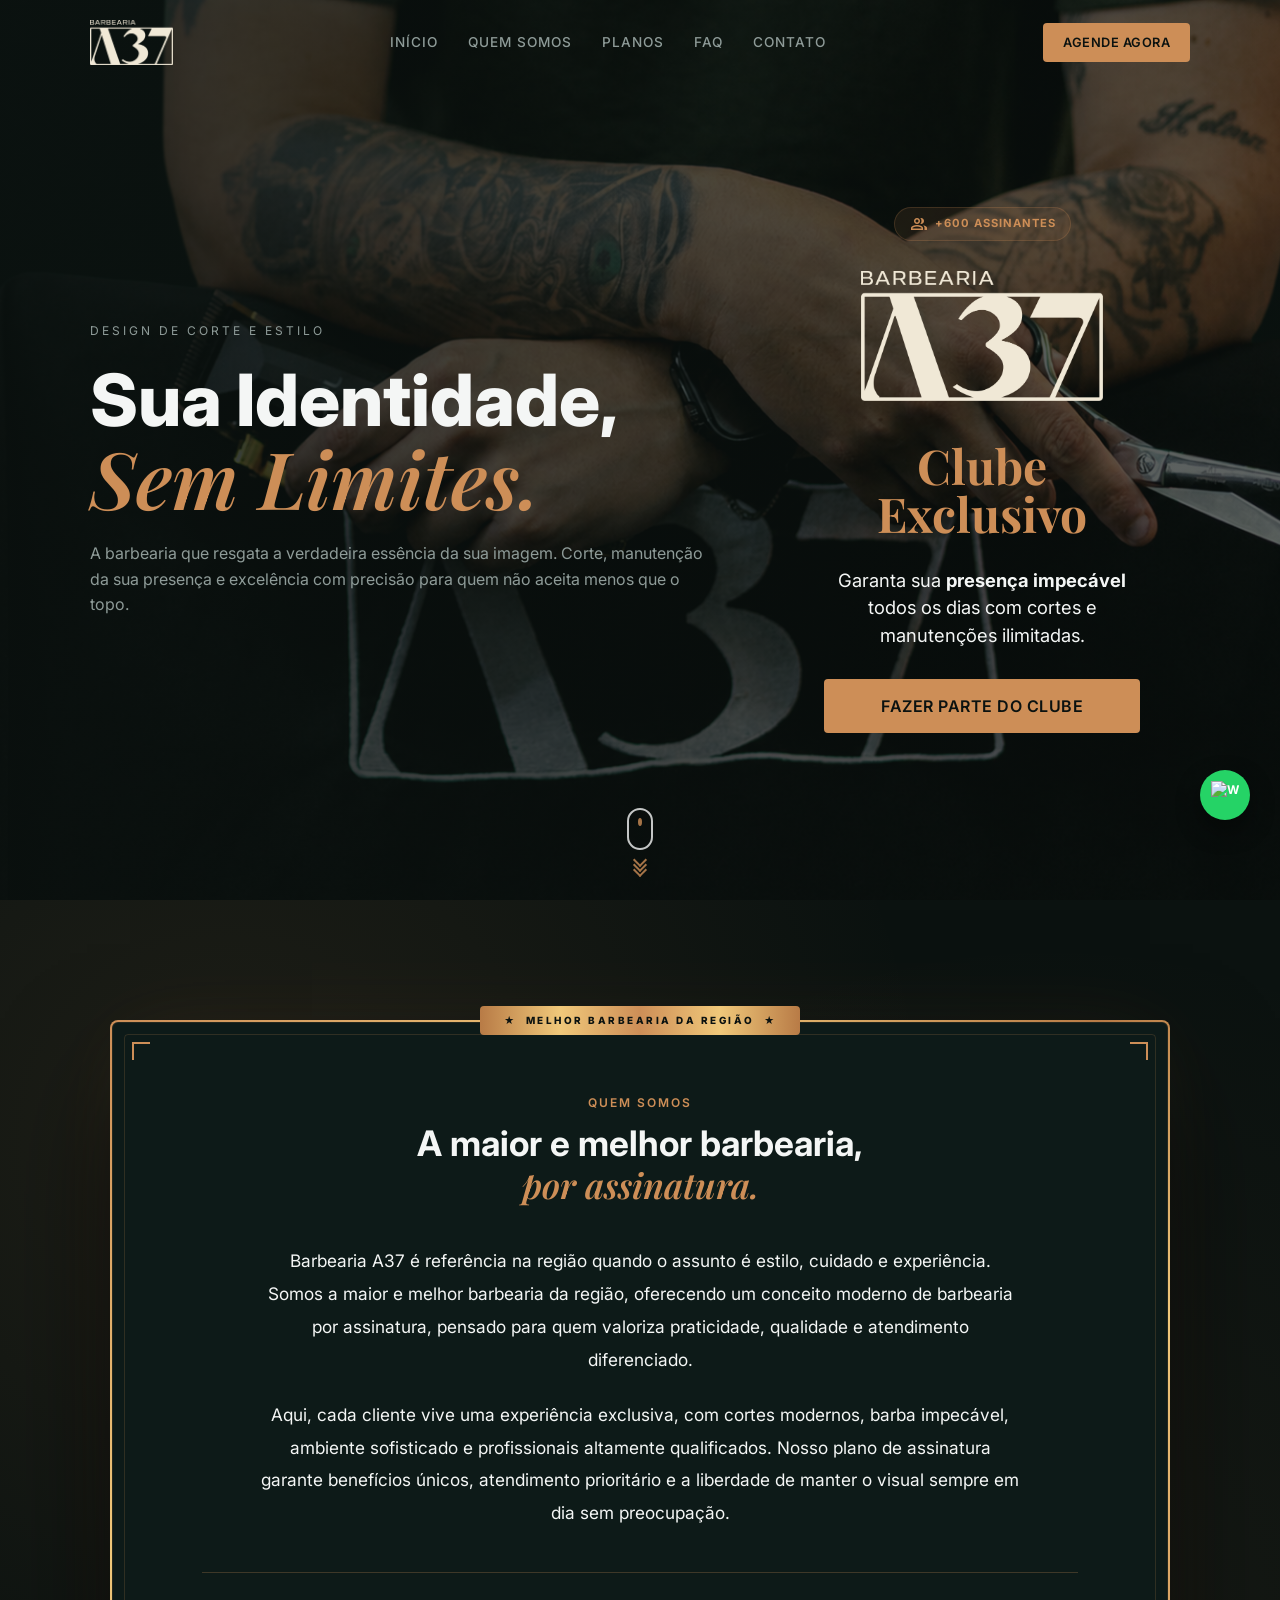
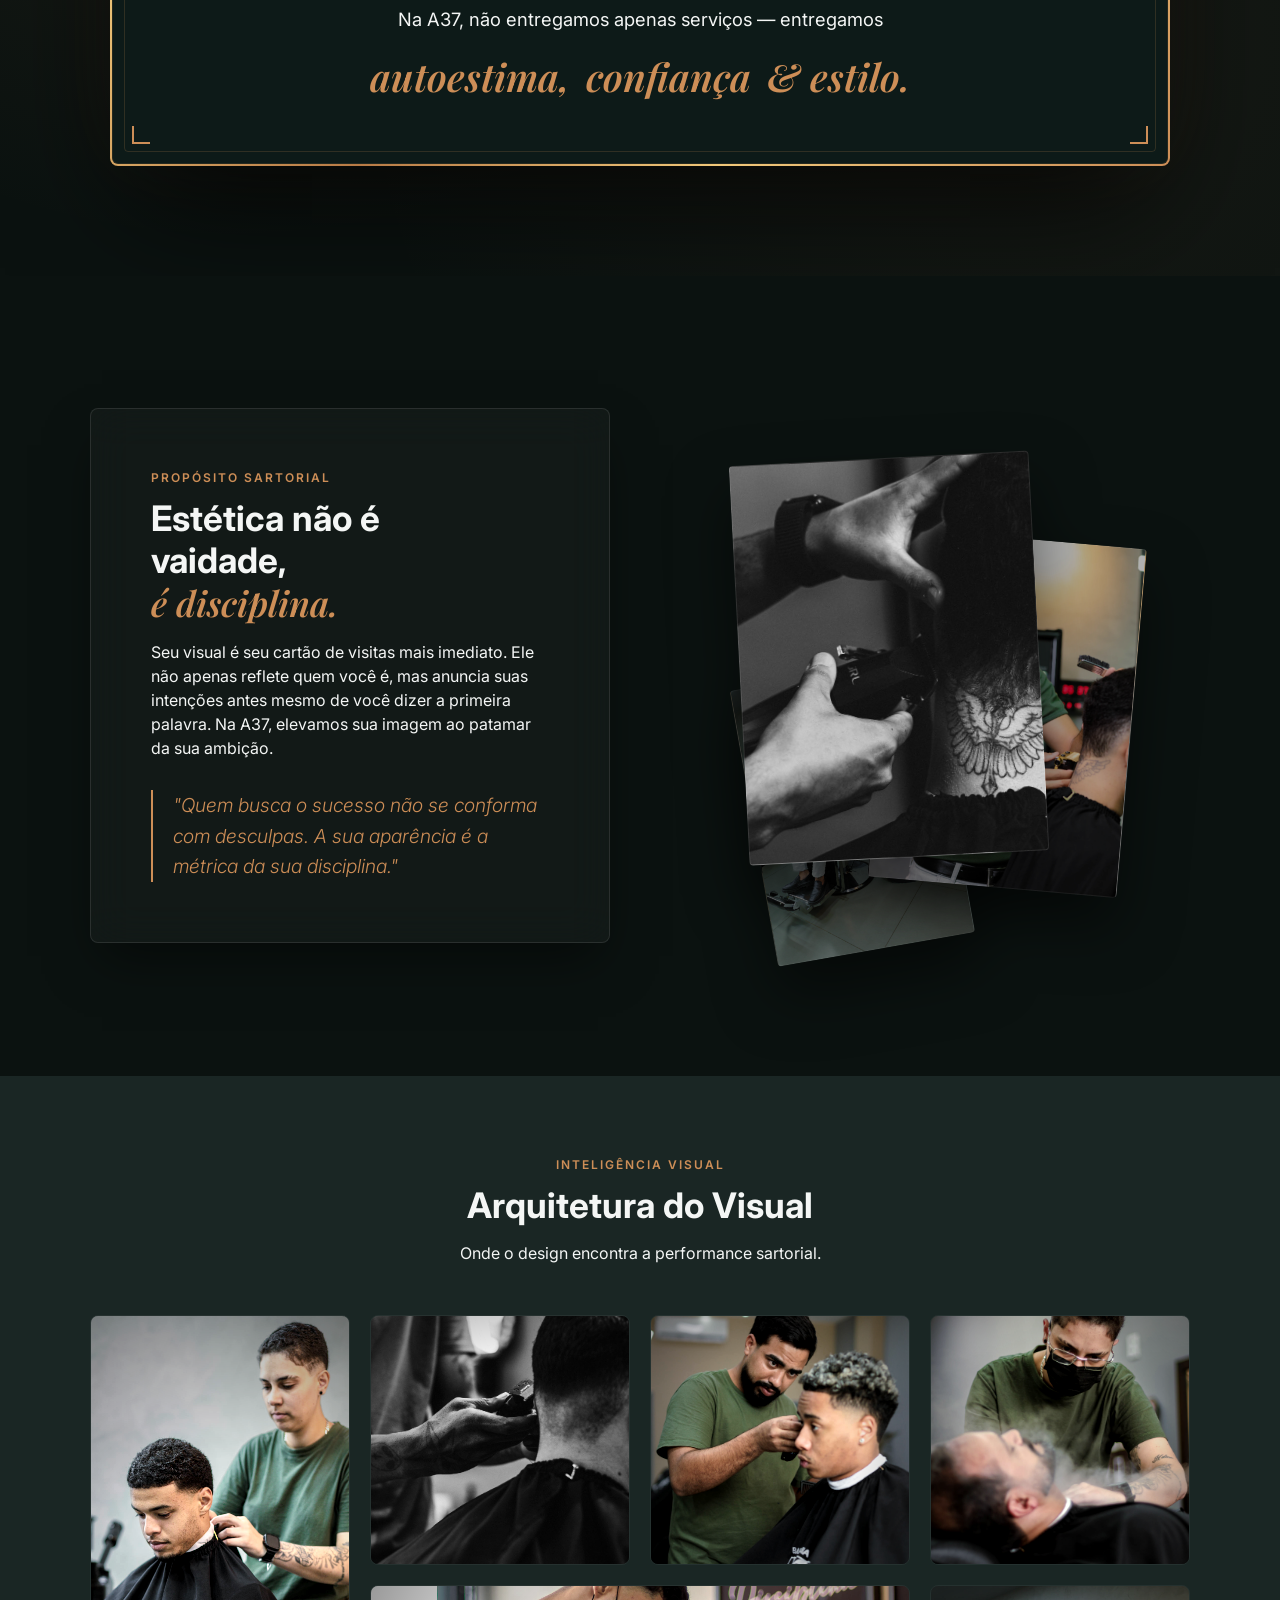
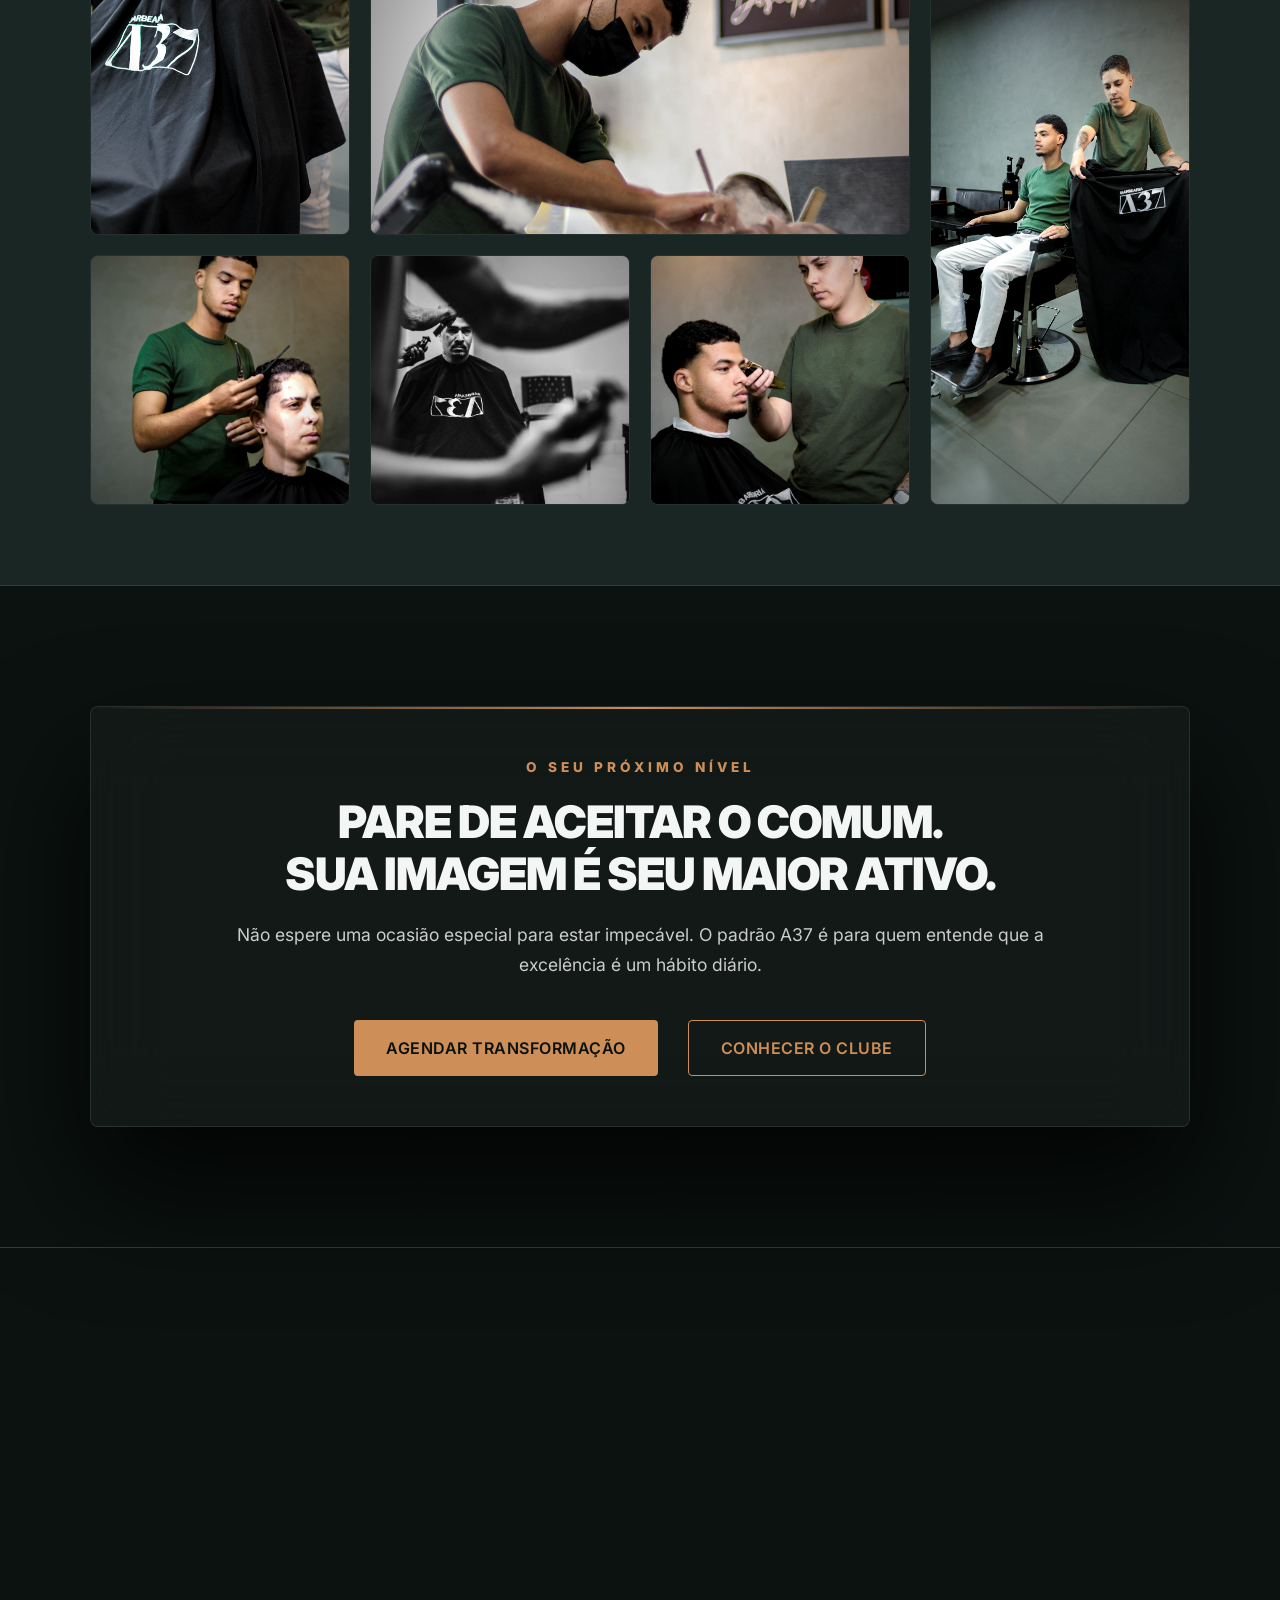
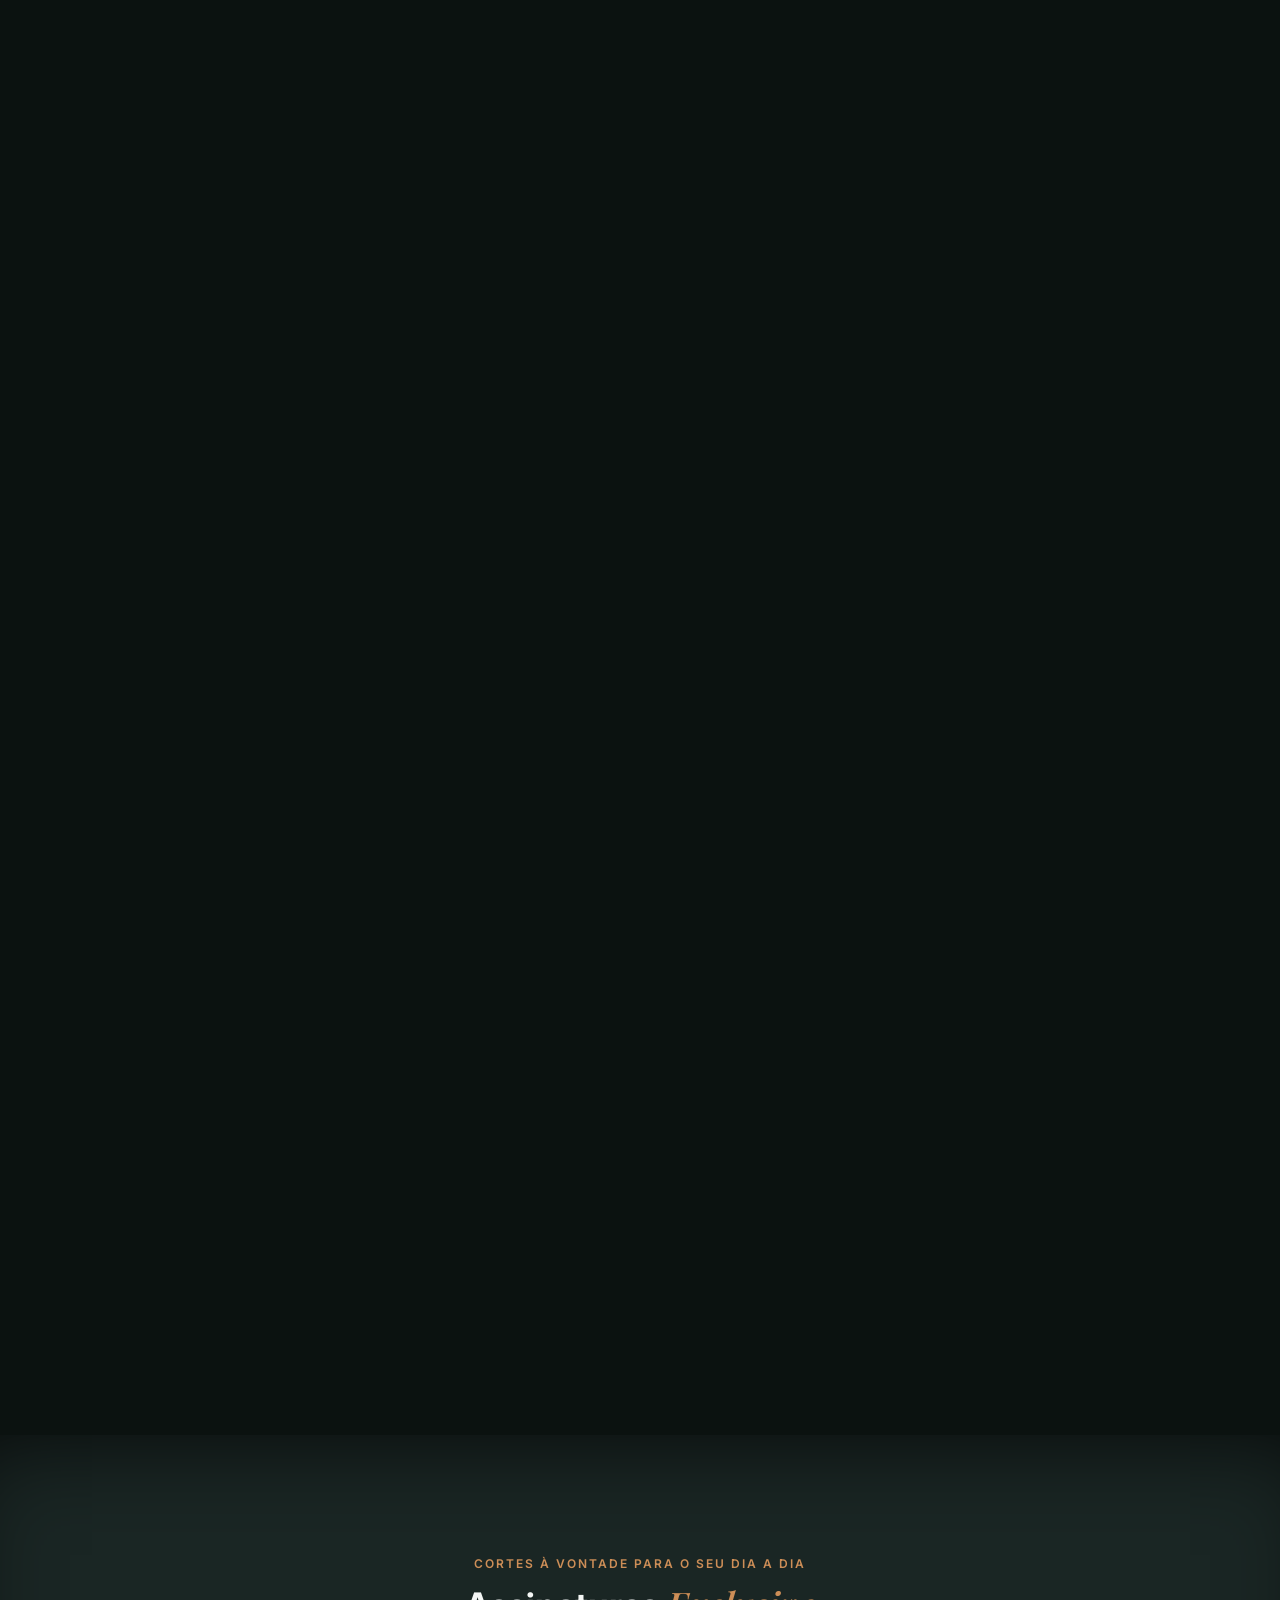
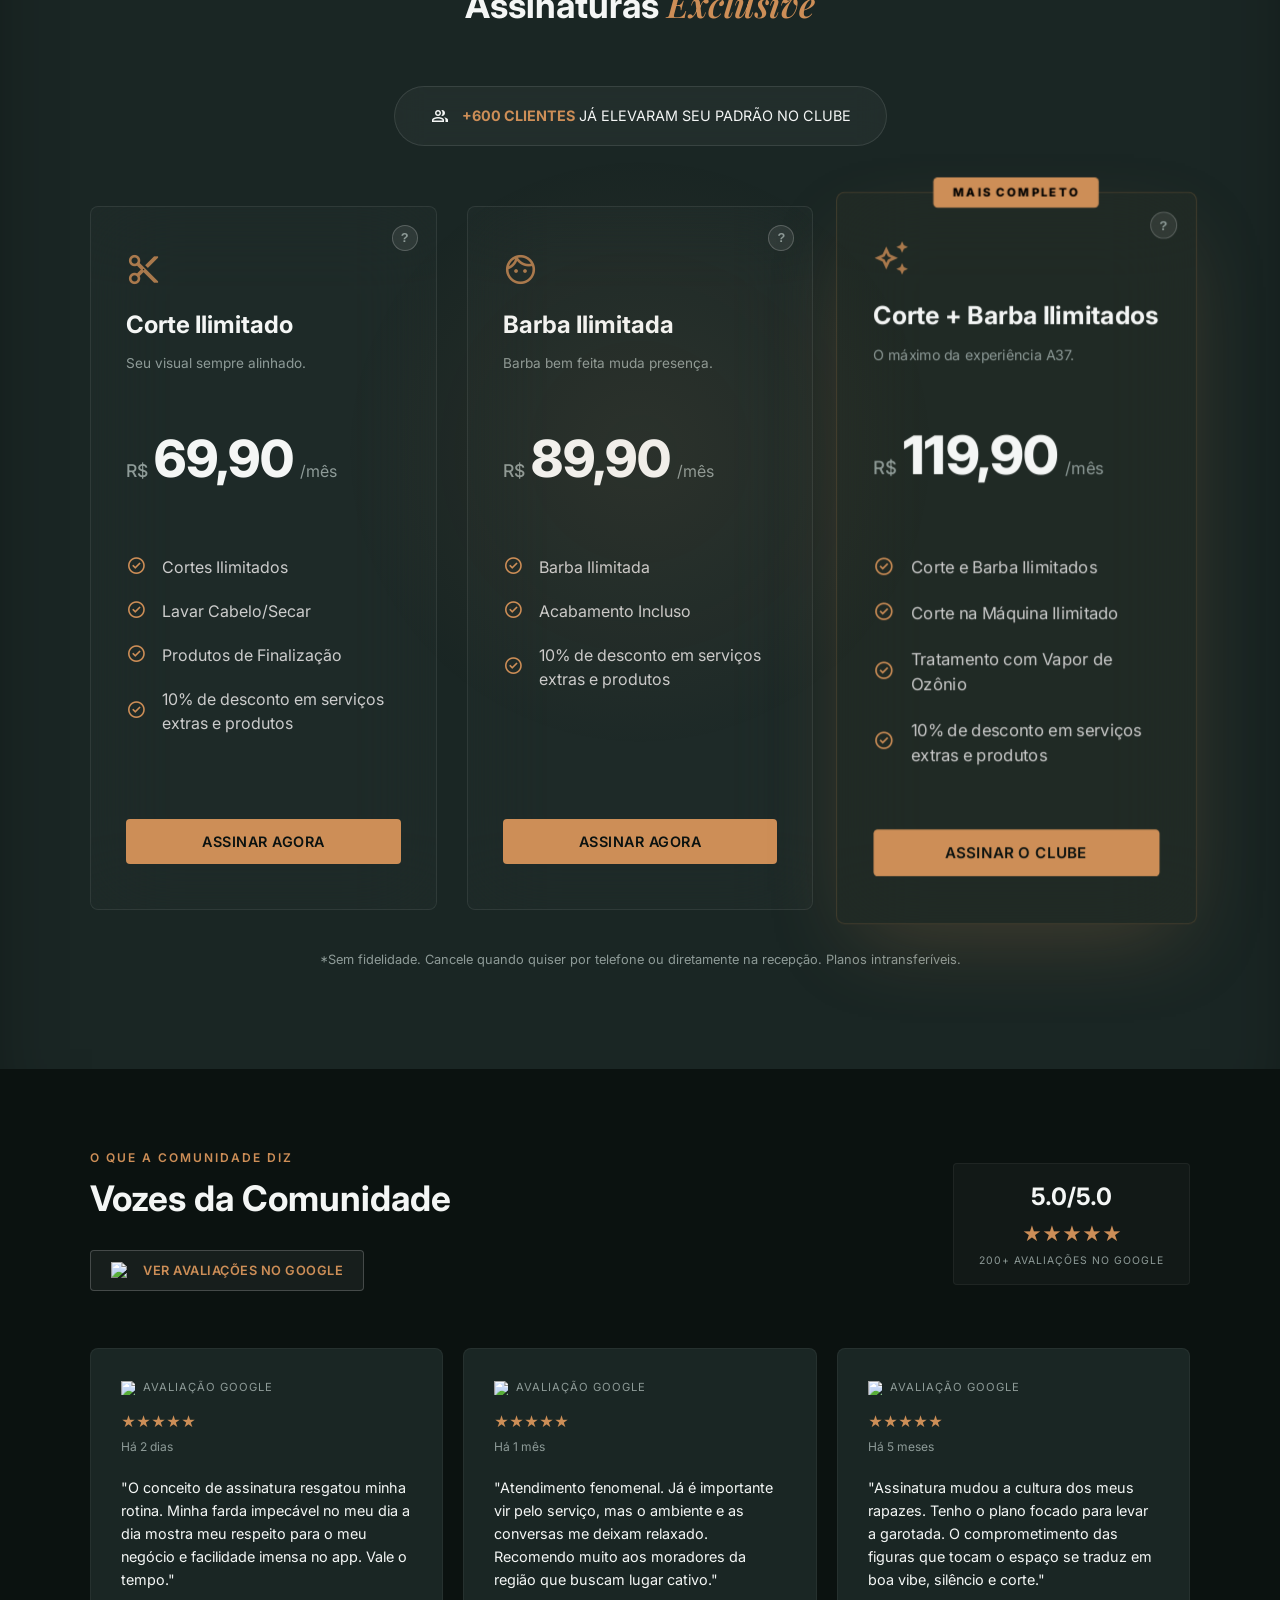
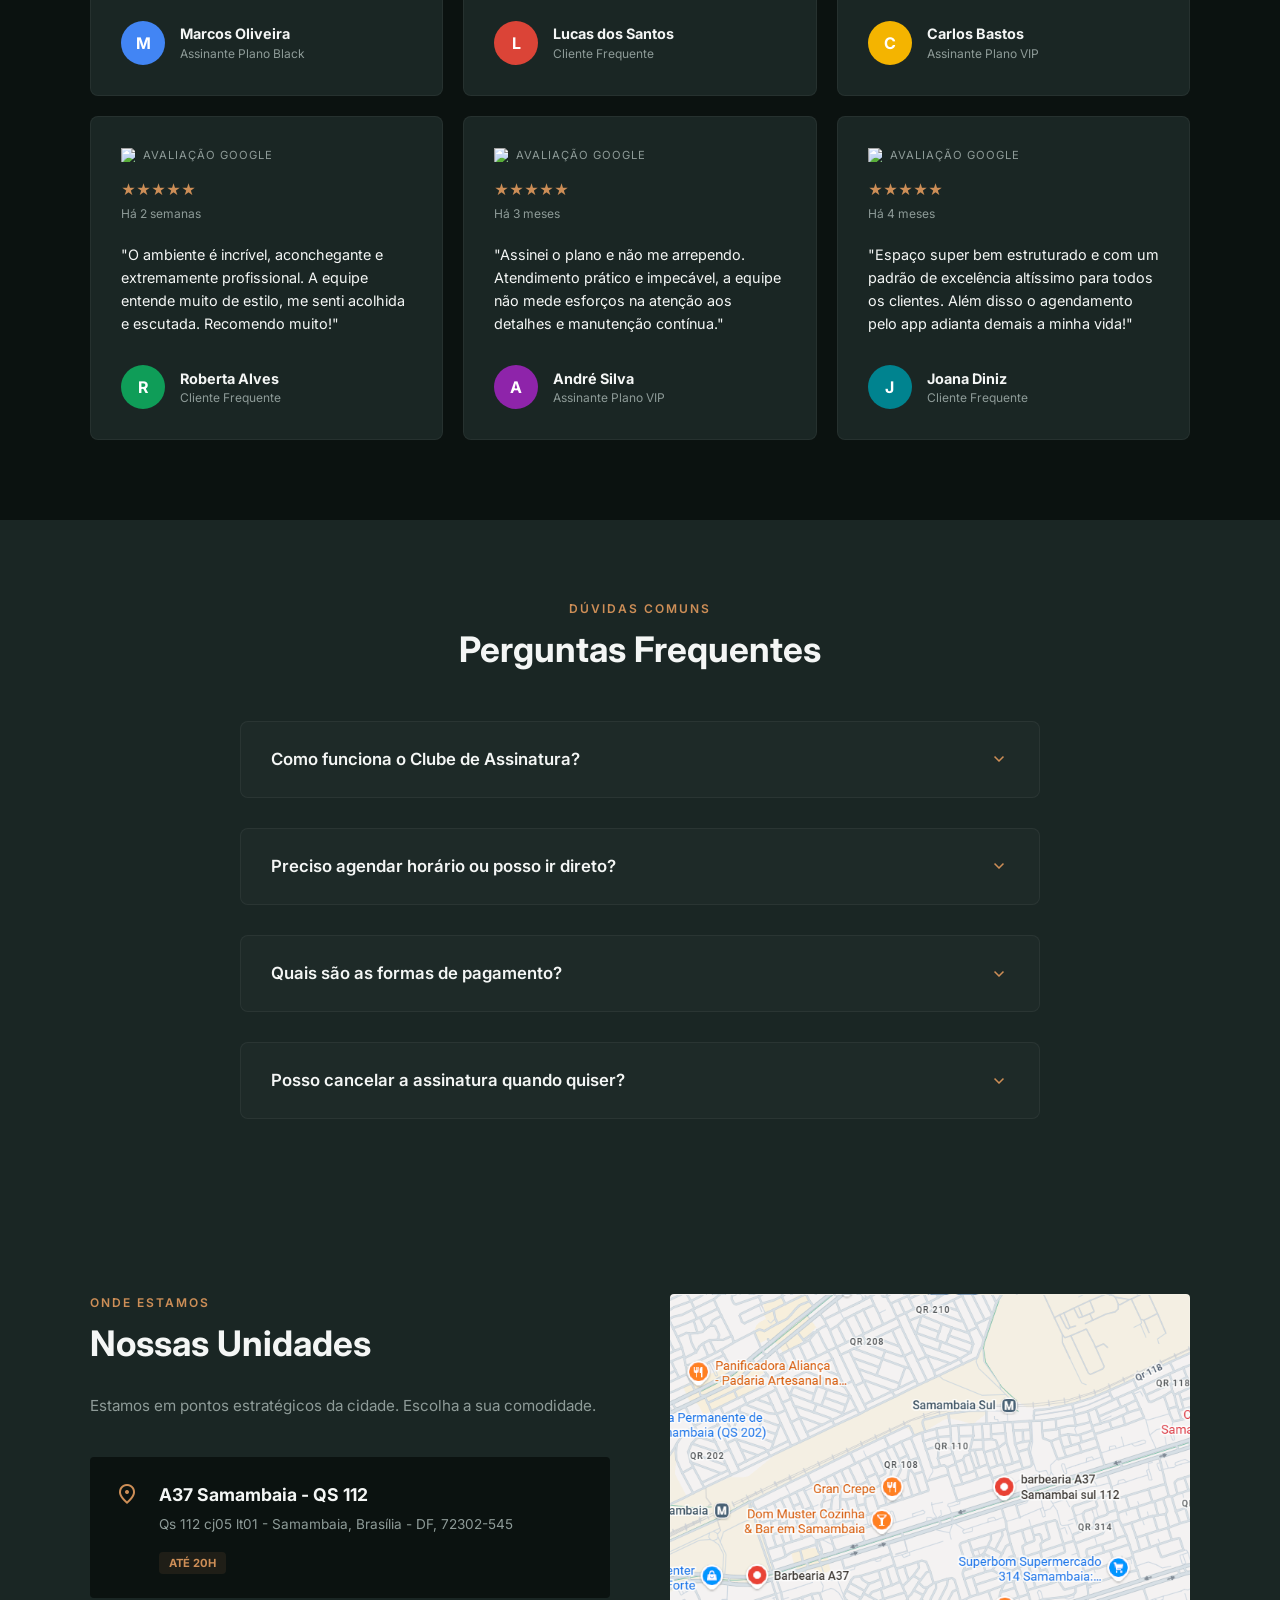
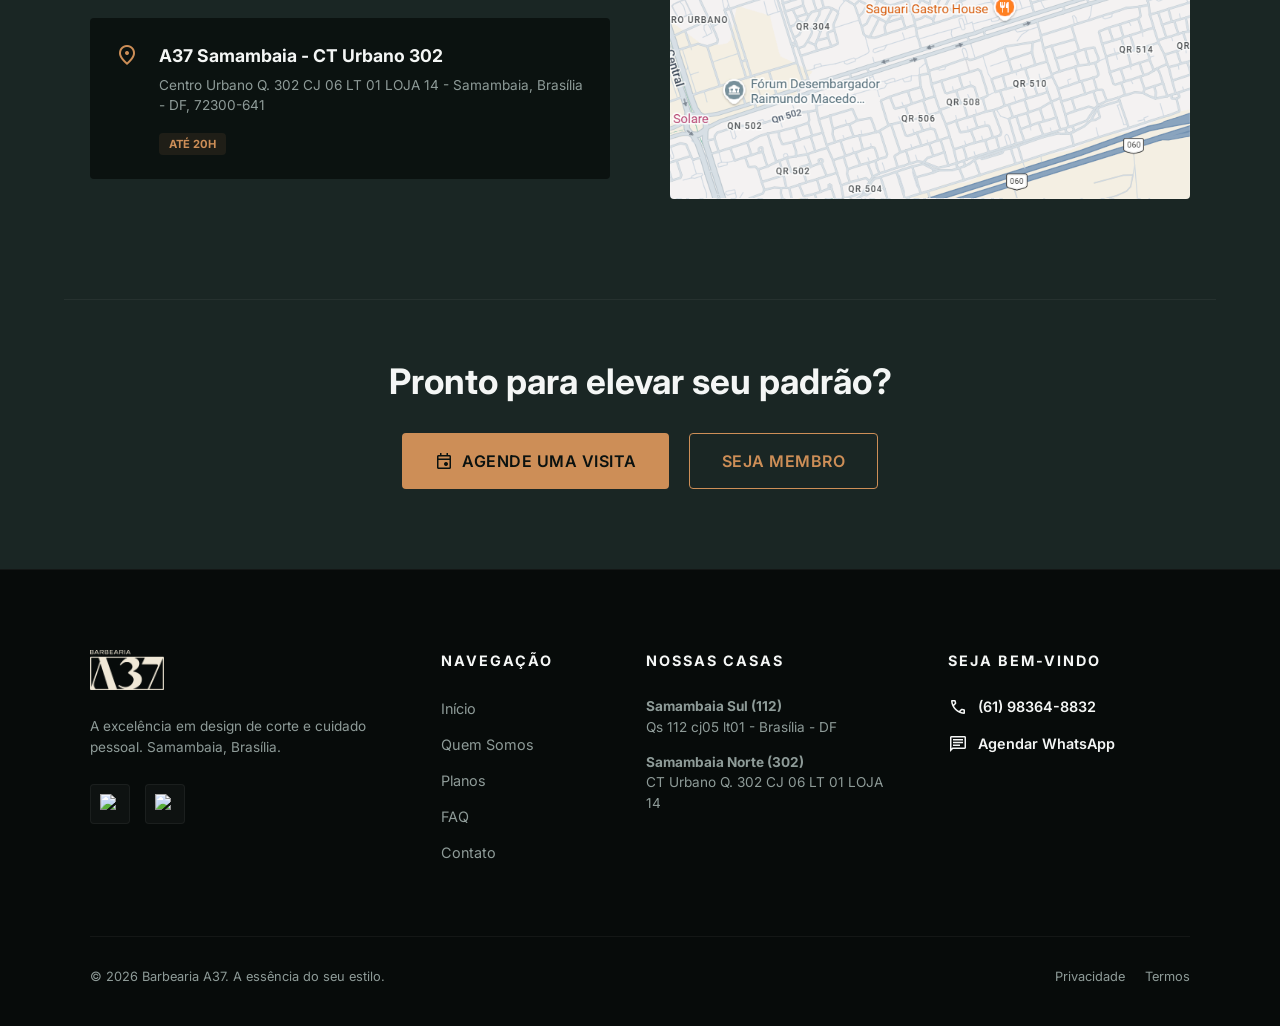
==== index.html @ 5bdaf9e6 "feat: SEO/GEO, responsividade e melhorias de UX mobile - SEO: title, meta description e OG tags com " ====
<!DOCTYPE html>
<html lang="pt-BR">

<head>
    <meta charset="UTF-8">
    <meta name="viewport" content="width=device-width, initial-scale=1.0">
    <meta name="description" content="Barbearia A37 em Samambaia, Brasília-DF. Barbearia premium por assinatura: cortes e barbas ilimitados a partir de R$69,90/mês. +600 assinantes. Agende pelo app!">
    <meta name="robots" content="index, follow">
    <meta name="theme-color" content="#0B1210">
    <meta name="geo.region" content="BR-DF">
    <meta name="geo.placename" content="Samambaia, Brasília, Distrito Federal">
    <meta name="geo.position" content="-15.875;-48.073">
    <meta name="ICBM" content="-15.875, -48.073">
    <title>Barbearia A37 | Barbearia por Assinatura em Samambaia, Brasília</title>
    <link rel="canonical" href="https://barbeariaa37-4db87.web.app/">

    <!-- Favicons -->
    <link rel="icon" type="image/x-icon" href="/favicon.ico">
    <link rel="icon" type="image/png" sizes="16x16" href="/favicon-16x16.png">
    <link rel="icon" type="image/png" sizes="32x32" href="/favicon-32x32.png">
    <link rel="apple-touch-icon" sizes="180x180" href="/apple-touch-icon.png">
    <link rel="icon" type="image/png" sizes="192x192" href="/android-chrome-192x192.png">
    <link rel="icon" type="image/png" sizes="512x512" href="/android-chrome-512x512.png">

    <!-- Open Graph -->
    <meta property="og:title" content="Barbearia A37 | Barbearia por Assinatura em Samambaia, Brasília">
    <meta property="og:description" content="Barbearia premium por assinatura em Samambaia, Brasília. Cortes e barbas ilimitados a partir de R$69,90/mês. +600 assinantes. Agende agora!">
    <meta property="og:image" content="https://barbeariaa37-4db87.web.app/og-image.png">
    <meta property="og:type" content="website">
    <meta property="og:url" content="https://barbeariaa37-4db87.web.app/">
    <meta property="og:locale" content="pt_BR">
    <meta property="og:site_name" content="Barbearia A37">
    <meta name="twitter:card" content="summary_large_image">
    <meta name="twitter:title" content="Barbearia A37 | Barbearia por Assinatura em Samambaia, Brasília">
    <meta name="twitter:description" content="Barbearia premium por assinatura em Samambaia, Brasília. Cortes e barbas ilimitados. Agende pelo app!">
    <meta name="twitter:image" content="https://barbeariaa37-4db87.web.app/og-image.png">

    <!-- Preload hero image para LCP -->
    <link rel="preload" as="image" href="assets/hero_v3.png">

    <!-- Web App Manifest -->
    <link rel="manifest" href="/site.webmanifest">

    <!-- Google Fonts: Inter (geral) e Playfair Display (para o script "Sem Limites") -->
    <link rel="preconnect" href="https://fonts.googleapis.com">
    <link rel="preconnect" href="https://fonts.gstatic.com" crossorigin>
    <link
        href="https://fonts.googleapis.com/css2?family=Inter:wght@300;400;500;600;700;800&family=Playfair+Display:ital,wght@1,600&display=swap"
        rel="stylesheet">

    <!-- Icons (Material Symbols ou FontAwesome genérico, usando caracteres para placeholder se não houver biblioteca) -->
    <link rel="stylesheet"
        href="https://fonts.googleapis.com/css2?family=Material+Symbols+Outlined:opsz,wght,FILL,GRAD@24,400,1,0" />

    <link rel="stylesheet" href="styles.css">
</head>

<body>

    <!-- =======================================
         NAVBAR
         ======================================= -->
    <header class="navbar">
        <div class="nav-container">
            <div class="nav-logo">
                <img src="assets/logos/logo_letras_bege.png" alt="Barbearia A37"
                    style="height: 45px; vertical-align: middle;">
            </div>
            <nav class="nav-menu" id="nav-menu">
                <a href="#hero">Início</a>
                <a href="#time">Quem Somos</a>
                <a href="#assinaturas">Planos</a>
                <a href="#faq">FAQ</a>
                <a href="#footer">Contato</a>
            </nav>
            <a href="/agendar" class="btn btn-primary nav-cta">Agende Agora</a>
            <button class="nav-hamburger" id="nav-hamburger" aria-label="Abrir menu" aria-expanded="false">
                <span></span>
                <span></span>
                <span></span>
            </button>
        </div>
    </header>

    <!-- =======================================
         HERO SECTION
         ======================================= -->
    <section class="hero-section" id="hero">
        <div class="container hero-grid">
            <!-- Esquerda: Título Original -->
            <div class="hero-content text-left">
                <span class="hero-kicker hero-reveal">DESIGN DE CORTE E ESTILO</span>
                <h1 class="hero-title hero-reveal" style="animation-delay: 0.3s;">
                    Sua Identidade,<br>
                    <span class="accent-script">Sem Limites.</span>
                </h1>
                <p class="hero-description hero-reveal" style="animation-delay: 0.6s; margin-bottom: 0;">
                    A barbearia que resgata a verdadeira essência da sua imagem. Corte, manutenção da sua presença e
                    excelência com precisão para quem não aceita menos que o topo.
                </p>
            </div>

            <!-- Direita: Convite ao Clube -->
            <div class="hero-subscription-card hero-reveal" style="animation-delay: 1s;">
                <div class="sub-badge"><span class="material-symbols-outlined">group</span> +600 ASSINANTES</div>
                <img src="assets/logos/logo_letras_bege.png" alt="Clube A37" class="hero-club-logo">
                <h3>Clube Exclusivo</h3>
                <p>Garanta sua <strong>presença impecável</strong> todos os dias com cortes e manutenções ilimitadas.
                </p>
                <a href="/plano" class="btn btn-primary btn-block btn-large">Fazer Parte do Clube</a>
            </div>
        </div>

        <div class="scroll-indicator">
            <div class="mouse">
                <div class="wheel"></div>
            </div>
            <div class="arrows">
                <span></span>
                <span></span>
                <span></span>
            </div>
        </div>
    </section>

    <!-- =======================================
         IDENTIDADE / REFERÊNCIA NA REGIÃO
         ======================================= -->
    <section class="about-section" id="identidade">
        <div class="about-aura"></div>

        <div class="container about-content-wrapper reveal-on-scroll">
            <div class="about-glass-card about-plaque">
                <div class="plaque-badge">★ &nbsp;Melhor Barbearia da Região&nbsp; ★</div>
                <span class="plaque-corner plaque-tl"></span>
                <span class="plaque-corner plaque-tr"></span>
                <span class="plaque-corner plaque-bl"></span>
                <span class="plaque-corner plaque-br"></span>

                <span class="section-kicker about-stagger-2">QUEM SOMOS</span>
                <h2 class="section-title about-stagger-2">
                    A maior e melhor barbearia,<br>
                    <span class="accent-script">por assinatura.</span>
                </h2>

                <div class="about-body">
                    <p class="about-paragraph about-stagger-3">
                        Barbearia A37 é referência na região quando o assunto é estilo, cuidado e experiência. Somos a maior e melhor barbearia da região, oferecendo um conceito moderno de barbearia por assinatura, pensado para quem valoriza praticidade, qualidade e atendimento diferenciado.
                    </p>
                    <p class="about-paragraph about-stagger-4">
                        Aqui, cada cliente vive uma experiência exclusiva, com cortes modernos, barba impecável, ambiente sofisticado e profissionais altamente qualificados. Nosso plano de assinatura garante benefícios únicos, atendimento prioritário e a liberdade de manter o visual sempre em dia sem preocupação.
                    </p>
                </div>

                <div class="about-tagline-block">
                    <p class="about-tagline-intro about-stagger-5">
                        Na A37, não entregamos apenas serviços — entregamos
                    </p>
                    <p class="about-tagline-words">
                        <span class="tagline-word about-stagger-6">autoestima,</span>
                        <span class="tagline-word about-stagger-7">confiança</span>
                        <span class="tagline-word about-stagger-8">&amp; estilo.</span>
                    </p>
                </div>
            </div>
        </div>
    </section>

    <!-- =======================================
         MANIFESTO (Estética não é vaidade)
         ======================================= -->
    <section class="manifesto-section" id="manifesto">
        <div class="manifesto-bg-atmosphere" style="background-image: linear-gradient(to right, rgba(11, 18, 16, 0.80), rgba(11, 18, 16, 0.50)), url('assets/ambiente/@jesse.fotografo215.jpg');"></div>
        
        <div class="container manifesto-content-wrapper">
            <div class="manifesto-text-glass glass-panel reveal-on-scroll">
                <span class="section-kicker">PROPÓSITO SARTORIAL</span>
                <h2 class="section-title text-left">
                    Estética não é<br>
                    vaidade,<br>
                    <span class="accent-script">é disciplina.</span>
                </h2>
                <p class="manifesto-desc">
                    Seu visual é seu cartão de visitas mais imediato. Ele não apenas reflete quem você é, mas anuncia suas intenções antes mesmo de você dizer a primeira palavra. Na A37, elevamos sua imagem ao patamar da sua ambição.
                </p>
                <blockquote class="manifesto-quote-modern">
                    "Quem busca o sucesso não se conforma com desculpas. A sua aparência é a métrica da sua disciplina."
                </blockquote>
            </div>

            <div class="manifesto-atmosphere-gallery reveal-on-scroll delayed">
                <div class="atmos-photo p1" style="background-image: url('assets/ambiente/@jesse.fotografo214.jpg');"></div>
                <div class="atmos-photo p2" style="background-image: url('assets/ambiente/@jesse.fotografo217.jpg');"></div>
                <div class="atmos-photo p3" style="background-image: url('assets/ambiente/@jesse.fotografo200.jpg');"></div>
            </div>
        </div>
    </section>

    <!-- =======================================
         INTELIGÊNCIA VISUAL (Galeria Premium)
         ======================================= -->
    <section class="gallery-section bg-panel" id="servicos">
        <div class="container reveal-on-scroll">
            <div class="section-header text-center">
                <span class="section-kicker">INTELIGÊNCIA VISUAL</span>
                <h2 class="section-title">Arquitetura do Visual</h2>
                <p class="section-subtitle">Onde o design encontra a performance sartorial.</p>
            </div>

            <div class="visual-gallery">
                <!-- Imagens atualizadas da pasta 'assets/inteligencia visual' -->
                <div class="gallery-card">
                    <div class="gallery-img" style="background-image: url('assets/inteligencia visual/@jesse.fotografo202.jpg');">
                        <div class="gallery-overlay">
                            <span class="overlay-text">Ritual</span>
                        </div>
                    </div>
                </div>
                <div class="gallery-card">
                    <div class="gallery-img" style="background-image: url('assets/inteligencia visual/@jesse.fotografo95.jpg');">
                        <div class="gallery-overlay">
                            <span class="overlay-text">Precisão Técnica</span>
                        </div>
                    </div>
                </div>
                <div class="gallery-card">
                    <div class="gallery-img" style="background-image: url('assets/inteligencia visual/@jesse.fotografo133.jpg');">
                        <div class="gallery-overlay">
                            <span class="overlay-text">Identidade</span>
                        </div>
                    </div>
                </div>
                <div class="gallery-card">
                    <div class="gallery-img" style="background-image: url('assets/inteligencia visual/@jesse.fotografo168.jpg');">
                        <div class="gallery-overlay">
                            <span class="overlay-text">Performance</span>
                        </div>
                    </div>
                </div>
                <div class="gallery-card landscape">
                    <div class="gallery-img" style="background-image: url('assets/inteligencia visual/@jesse.fotografo178.jpg');">
                        <div class="gallery-overlay">
                            <span class="overlay-text">Disciplina</span>
                        </div>
                    </div>
                </div>
                <div class="gallery-card">
                    <div class="gallery-img" style="background-image: url('assets/inteligencia visual/@jesse.fotografo200.jpg');">
                        <div class="gallery-overlay">
                            <span class="overlay-text">Presença Impecável</span>
                        </div>
                    </div>
                </div>
                <div class="gallery-card">
                    <div class="gallery-img" style="background-image: url('assets/inteligencia visual/@jesse.fotografo219.jpg');">
                        <div class="gallery-overlay">
                            <span class="overlay-text">Maestria</span>
                        </div>
                    </div>
                </div>
                <div class="gallery-card">
                    <div class="gallery-img" style="background-image: url('assets/inteligencia visual/@jesse.fotografo97.jpg');">
                        <div class="gallery-overlay">
                            <span class="overlay-text">Essência</span>
                        </div>
                    </div>
                </div>
                <div class="gallery-card">
                    <div class="gallery-img" style="background-image: url('assets/inteligencia visual/@jesse.fotografo205.jpg');">
                        <div class="gallery-overlay">
                            <span class="overlay-text">Excelência</span>
                        </div>
                    </div>
                </div>
            </div>
        </div>
    </section>

    <!-- =======================================
         AGGRESSIVE CTA BANNER
         ======================================= -->
    <section class="aggressive-cta-banner">
        <div class="container reveal-on-scroll">
            <div class="cta-content-glass text-center">
                <span class="cta-kicker">O SEU PRÓXIMO NÍVEL</span>
                <h2 class="cta-headline">PARE DE ACEITAR O COMUM.<br>SUA IMAGEM É SEU MAIOR ATIVO.</h2>
                <p class="cta-description">Não espere uma ocasião especial para estar impecável. O padrão A37 é para quem entende que a excelência é um hábito diário.</p>
                
                <div class="cta-actions">
                    <a href="/agendar" class="btn btn-primary btn-large">AGENDAR TRANSFORMAÇÃO</a>
                    <a href="#assinaturas" class="btn btn-outline btn-large">CONHECER O CLUBE</a>
                </div>
            </div>
        </div>
    </section>

    <!-- =======================================
         TIME (Guardiões do Estilo)
         ======================================= -->
    <section class="team-section" id="time">
        <div class="container reveal-on-scroll">
            <div class="section-header text-center">
                <span class="section-kicker">NOSSA EXCELÊNCIA</span>
                <h2 class="section-title">Fundadores na Linha de Frente</h2>
                <p class="section-subtitle">A visão por trás da marca que redefine o padrão visual.</p>
            </div>

            <div class="founders-cinematic">
                <!-- Guardiã 1 - Ozana Araujo -->
                <div class="founder-card-horizontal">
                    <div class="founder-visual">
                        <div class="founder-img" style="background-image: url('assets/ana/ana.png'); background-position: center -40px;"></div>
                    </div>
                    <div class="founder-info-glass glass-panel">
                        <span class="founder-tag">Fundadora</span>
                        <h3 class="founder-name">Ozana Araujo</h3>
                        <p class="founder-quote">Ozana Araujo é sócia da Barbearia A37 e atua com dedicação, visão estratégica e paixão pelo atendimento ao público. Com um olhar moderno para gestão e experiência do cliente, participa ativamente do crescimento da marca, contribuindo para que a A37 seja reconhecida não apenas pela qualidade dos serviços, mas também pelo ambiente acolhedor, elegante e diferenciado.</p>
                        <p class="founder-quote">Comprometida com excelência, organização e inovação, Ozana acredita que uma barbearia vai além de cortes e estética — é um espaço de conexão, autoestima e transformação. Sua atuação reflete cuidado em cada detalhe, fortalecendo diariamente a identidade e os valores da Barbearia A37.</p>
                        <div class="founder-details">
                            <span class="detail-item">Visão Estratégica</span>
                            <span class="detail-divider"></span>
                            <span class="detail-item">Experiência do Cliente</span>
                        </div>
                    </div>
                </div>

                <!-- Guardião 2 - Yure -->
                <div class="founder-card-horizontal reverse">
                    <div class="founder-visual">
                        <div class="founder-img" style="background-image: url('assets/yuri/@jesse.fotografo250.jpg');"></div>
                    </div>
                    <div class="founder-info-glass glass-panel">
                        <span class="founder-tag">Fundador</span>
                        <h3 class="founder-name">Yure</h3>
                        <p class="founder-quote">Yure é fundador da Barbearia A37 e referência técnica na construção do padrão de qualidade da casa. Com anos de experiência prática, desenvolveu um método de atendimento que une precisão, consistência e cuidado com cada cliente, garantindo que cada serviço represente a excelência que a marca defende.</p>
                        <p class="founder-quote">À frente da operação técnica, atua na formação do time, no refinamento dos processos e na manutenção dos detalhes que elevam a experiência dentro da barbearia. Para Yure, excelência não é resultado de um único corte, mas de uma cultura diária de disciplina, evolução e respeito à identidade de cada pessoa que passa pela A37.</p>
                        <div class="founder-details">
                            <span class="detail-item">Mestre de Corte</span>
                            <span class="detail-divider"></span>
                            <span class="detail-item">Qualidade Técnica</span>
                        </div>
                    </div>
                </div>
            </div>
        </div>
    </section>

    <!-- =======================================
         ASSINATURAS (Exclusive)
         ======================================= -->
    <section class="pricing-section bg-panel" id="assinaturas">
        <div class="container reveal-on-scroll">
            <div class="section-header text-center">
                <span class="section-kicker">CORTES À VONTADE PARA O SEU DIA A DIA</span>
                <h2 class="section-title">Assinaturas <span class="accent-script">Exclusive</span></h2>
                
                <div class="sub-milestone-banner">
                    <span class="material-symbols-outlined">group</span>
                    <span><strong>+600 CLIENTES</strong> JÁ ELEVARAM SEU PADRÃO NO CLUBE</span>
                </div>
            </div>

            <div class="pricing-grid">
                <!-- Plano Corte -->
                <div class="pricing-card dark-card featured-subscription">
                    <button class="plan-info-btn" data-plan="corte" aria-label="Saiba mais">?</button>
                    <div class="card-icon"><span class="material-symbols-outlined">content_cut</span></div>
                    <h3 class="plan-name">Corte Ilimitado</h3>
                    <p class="plan-desc">Seu visual sempre alinhado.</p>

                    <div class="plan-price highlight">
                        <span class="currency">R$</span>
                        <span class="amount">69,90</span>
                        <span class="period">/mês</span>
                    </div>

                    <ul class="plan-features">
                        <li><span class="material-symbols-outlined check">check_circle</span> Cortes Ilimitados</li>
                        <li><span class="material-symbols-outlined check">check_circle</span> Lavar Cabelo/Secar</li>
                        <li><span class="material-symbols-outlined check">check_circle</span> Produtos de Finalização</li>
                        <li><span class="material-symbols-outlined check">check_circle</span> 10% de desconto em serviços extras e produtos</li>
                    </ul>

                    <a href="/plano" class="btn btn-primary btn-block mt-auto">Assinar Agora</a>
                </div>

                <!-- Plano Barba -->
                <div class="pricing-card dark-card">
                    <button class="plan-info-btn" data-plan="barba" aria-label="Saiba mais">?</button>
                    <div class="card-icon"><span class="material-symbols-outlined">face</span></div>
                    <h3 class="plan-name">Barba Ilimitada</h3>
                    <p class="plan-desc">Barba bem feita muda presença.</p>

                    <div class="plan-price highlight">
                        <span class="currency">R$</span>
                        <span class="amount">89,90</span>
                        <span class="period">/mês</span>
                    </div>

                    <ul class="plan-features">
                        <li><span class="material-symbols-outlined check">check_circle</span> Barba Ilimitada</li>
                        <li><span class="material-symbols-outlined check">check_circle</span> Acabamento Incluso</li>
                        <li><span class="material-symbols-outlined check">check_circle</span> 10% de desconto em serviços extras e produtos</li>
                    </ul>

                    <a href="/plano" class="btn btn-primary btn-block mt-auto">Assinar Agora</a>
                </div>

                <!-- Plano Corte e Barba -->
                <div class="pricing-card accent-card">
                    <div class="recomendado-badge">MAIS COMPLETO</div>
                    <button class="plan-info-btn" data-plan="corte_barba" aria-label="Saiba mais">?</button>
                    <div class="card-icon"><span class="material-symbols-outlined">auto_awesome</span></div>
                    <h3 class="plan-name">Corte + Barba Ilimitados</h3>
                    <p class="plan-desc">O máximo da experiência A37.</p>

                    <div class="plan-price highlight">
                        <span class="currency">R$</span>
                        <span class="amount">119,90</span>
                        <span class="period">/mês</span>
                    </div>

                    <ul class="plan-features">
                        <li><span class="material-symbols-outlined check">check_circle</span> Corte e Barba Ilimitados</li>
                        <li><span class="material-symbols-outlined check">check_circle</span> Corte na Máquina Ilimitado</li>
                        <li><span class="material-symbols-outlined check">check_circle</span> Tratamento com Vapor de Ozônio</li>
                        <li><span class="material-symbols-outlined check">check_circle</span> 10% de desconto em serviços extras e produtos</li>
                    </ul>

                    <a href="/plano" class="btn btn-primary btn-block mt-auto">Assinar o Clube</a>
                </div>
            </div>

            <p class="pricing-disclaimer text-center">*Sem fidelidade. Cancele quando quiser por telefone ou diretamente na recepção. Planos intransferíveis.
            </p>
        </div>
    </section>

    <!-- =======================================
         DEPOIMENTOS (Vozes da Comunidade)
         ======================================= -->
    <section class="testimonials-section" id="depoimentos">
        <div class="container reveal-on-scroll">
            <div class="testimonials-header" style="align-items: center; gap: 30px;">
                <div style="flex-grow: 1;">
                    <span class="section-kicker">O QUE A COMUNIDADE DIZ</span>
                    <h2 class="section-title text-left">Vozes da Comunidade</h2>
                    <a href="https://www.google.com/maps/place/?q=place_id:ChIJKRuQCQjTW5MR4-plYnJWnpc&hl=pt-BR&reviews=1" target="_blank" class="btn btn-outline"
                        style="padding: 10px 20px; font-size: 0.8rem; margin-top: 15px; border-color: rgba(255,255,255,0.2); background: rgba(255,255,255,0.05);">
                        <img src="https://www.google.com/favicon.ico" alt="Google"
                            style="width: 16px; height: 16px; margin-right: 8px; vertical-align: middle;">
                        Ver Avaliações no Google
                    </a>
                </div>
                <!-- Box de Rating Google -->
                <div class="rating-box">
                    <div class="rating-number">5.0/5.0</div>
                    <div class="rating-stars">★★★★★</div>
                    <div class="rating-source">200+ AVALIAÇÕES NO GOOGLE</div>
                </div>
            </div>

            <div class="testimonials-grid">
                <!-- Testimonial 1 -->
                <div class="testimonial-card">
                    <div class="google-badge">
                        <img src="https://www.google.com/favicon.ico" alt="Google" style="width: 14px; height: 14px;">
                        <span>Avaliação Google</span>
                    </div>
                    <div class="stars">★★★★★</div>
                    <span class="date">Há 2 dias</span>
                    <p class="review-text">"O conceito de assinatura resgatou minha rotina. Minha farda impecável no meu
                        dia a dia mostra meu respeito para o meu negócio e facilidade imensa no app. Vale o tempo."</p>
                    <div class="reviewer">
                        <div class="avatar" style="background-color: #4285F4;">M</div>
                        <div class="reviewer-info">
                            <strong>Marcos Oliveira</strong>
                            <span>Assinante Plano Black</span>
                        </div>
                    </div>
                </div>

                <!-- Testimonial 2 -->
                <div class="testimonial-card">
                    <div class="google-badge">
                        <img src="https://www.google.com/favicon.ico" alt="Google" style="width: 14px; height: 14px;">
                        <span>Avaliação Google</span>
                    </div>
                    <div class="stars">★★★★★</div>
                    <span class="date">Há 1 mês</span>
                    <p class="review-text">"Atendimento fenomenal. Já é importante vir pelo serviço, mas o ambiente e as
                        conversas me deixam relaxado. Recomendo muito aos moradores da região que buscam lugar cativo."</p>
                    <div class="reviewer">
                        <div class="avatar" style="background-color: #DB4437;">L</div>
                        <div class="reviewer-info">
                            <strong>Lucas dos Santos</strong>
                            <span>Cliente Frequente</span>
                        </div>
                    </div>
                </div>

                <!-- Testimonial 3 -->
                <div class="testimonial-card">
                    <div class="google-badge">
                        <img src="https://www.google.com/favicon.ico" alt="Google" style="width: 14px; height: 14px;">
                        <span>Avaliação Google</span>
                    </div>
                    <div class="stars">★★★★★</div>
                    <span class="date">Há 5 meses</span>
                    <p class="review-text">"Assinatura mudou a cultura dos meus rapazes. Tenho o plano focado para levar
                        a garotada. O comprometimento das figuras que tocam o espaço se traduz em boa vibe, silêncio e
                        corte."</p>
                    <div class="reviewer">
                        <div class="avatar" style="background-color: #F4B400;">C</div>
                        <div class="reviewer-info">
                            <strong>Carlos Bastos</strong>
                            <span>Assinante Plano VIP</span>
                        </div>
                    </div>
                </div>

                <!-- Testimonial 4 -->
                <div class="testimonial-card">
                    <div class="google-badge">
                        <img src="https://www.google.com/favicon.ico" alt="Google" style="width: 14px; height: 14px;">
                        <span>Avaliação Google</span>
                    </div>
                    <div class="stars">★★★★★</div>
                    <span class="date">Há 2 semanas</span>
                    <p class="review-text">"O ambiente é incrível, aconchegante e extremamente profissional. A equipe
                        entende muito de estilo, me senti acolhida e escutada. Recomendo muito!"</p>
                    <div class="reviewer">
                        <div class="avatar" style="background-color: #0F9D58;">R</div>
                        <div class="reviewer-info">
                            <strong>Roberta Alves</strong>
                            <span>Cliente Frequente</span>
                        </div>
                    </div>
                </div>

                <!-- Testimonial 5 -->
                <div class="testimonial-card">
                    <div class="google-badge">
                        <img src="https://www.google.com/favicon.ico" alt="Google" style="width: 14px; height: 14px;">
                        <span>Avaliação Google</span>
                    </div>
                    <div class="stars">★★★★★</div>
                    <span class="date">Há 3 meses</span>
                    <p class="review-text">"Assinei o plano e não me arrependo. Atendimento prático e impecável, a
                        equipe não mede esforços na atenção aos detalhes e manutenção contínua."</p>
                    <div class="reviewer">
                        <div class="avatar" style="background-color: #8E24AA;">A</div>
                        <div class="reviewer-info">
                            <strong>André Silva</strong>
                            <span>Assinante Plano VIP</span>
                        </div>
                    </div>
                </div>

                <!-- Testimonial 6 -->
                <div class="testimonial-card">
                    <div class="google-badge">
                        <img src="https://www.google.com/favicon.ico" alt="Google" style="width: 14px; height: 14px;">
                        <span>Avaliação Google</span>
                    </div>
                    <div class="stars">★★★★★</div>
                    <span class="date">Há 4 meses</span>
                    <p class="review-text">"Espaço super bem estruturado e com um padrão de excelência altíssimo para
                        todos os clientes. Além disso o agendamento pelo app adianta demais a minha vida!"</p>
                    <div class="reviewer">
                        <div class="avatar" style="background-color: #00838F;">J</div>
                        <div class="reviewer-info">
                            <strong>Joana Diniz</strong>
                            <span>Cliente Frequente</span>
                        </div>
                    </div>
                </div>
            </div>
        </div>
    </section>

    <!-- =======================================
         FAQ (Perguntas Frequentes)
         ======================================= -->
    <section class="faq-section bg-panel" id="faq">
        <div class="container reveal-on-scroll">
            <div class="section-header text-center">
                <span class="section-kicker">DÚVIDAS COMUNS</span>
                <h2 class="section-title">Perguntas Frequentes</h2>
            </div>

            <div class="faq-grid">
                <div class="faq-item">
                    <div class="faq-question">
                        <span>Como funciona o Clube de Assinatura?</span>
                        <span class="material-symbols-outlined">expand_more</span>
                    </div>
                    <div class="faq-answer">
                        <p>Ao assinar um de nossos planos, você garante cortes ilimitados durante o mês. O pagamento é
                            recorrente no cartão de crédito, funcionando como um serviço de streaming. Você agenda pelo
                            app e pronto.</p>
                    </div>
                </div>

                <div class="faq-item">
                    <div class="faq-question">
                        <span>Preciso agendar horário ou posso ir direto?</span>
                        <span class="material-symbols-outlined">expand_more</span>
                    </div>
                    <div class="faq-answer">
                        <p>Trabalhamos preferencialmente com agendamento via nosso aplicativo para garantir que você não
                            precise esperar. No entanto, se houver disponibilidade, atendemos por ordem de chegada.</p>
                    </div>
                </div>

                <div class="faq-item">
                    <div class="faq-question">
                        <span>Quais são as formas de pagamento?</span>
                        <span class="material-symbols-outlined">expand_more</span>
                    </div>
                    <div class="faq-answer">
                        <p>Aceitamos cartões de crédito e débito, PIX e dinheiro para serviços avulsos. Para os planos
                            de assinatura, o pagamento é exclusivo via cartão de crédito (recorrência dinâmica).</p>
                    </div>
                </div>

                <div class="faq-item">
                    <div class="faq-question">
                        <span>Posso cancelar a assinatura quando quiser?</span>
                        <span class="material-symbols-outlined">expand_more</span>
                    </div>
                    <div class="faq-answer">
                        <p>Sim, não temos fidelidade. O cancelamento é feito por telefone ou diretamente na recepção, sem multas ou burocracia.</p>
                    </div>
                </div>
            </div>
        </div>
    </section>

    <!-- =======================================
         UNIDADES E CTA FINAL
         ======================================= -->
    <section class="locations-cta-section" id="unidades">
        <!-- Parte Superior: Unidades -->
        <div class="container reveal-on-scroll">
            <div class="locations-grid">
                <div class="locations-list">
                    <span class="section-kicker">ONDE ESTAMOS</span>
                    <h2 class="section-title text-left" style="margin-bottom: 30px;">Nossas Unidades</h2>
                    <p class="locations-desc">Estamos em pontos estratégicos da cidade. Escolha a sua comodidade.
                    </p>

                    <a href="https://maps.app.goo.gl/wS2Mb44JUfEftJAV7" target="_blank" class="unit-card-link">
                        <div class="unit-card">
                            <span class="material-symbols-outlined map-icon">location_on</span>
                            <div class="unit-info">
                                <h4 class="unit-name">A37 Samambaia - QS 112</h4>
                                <p class="unit-address">Qs 112 cj05 lt01 - Samambaia, Brasília - DF, 72302-545</p>
                                <span class="unit-status open">ATÉ 20H</span>
                            </div>
                        </div>
                    </a>

                    <a href="https://maps.app.goo.gl/N4qZqVY6TG4vUXvf8" target="_blank" class="unit-card-link">
                        <div class="unit-card">
                            <span class="material-symbols-outlined map-icon">location_on</span>
                            <div class="unit-info">
                                <h4 class="unit-name">A37 Samambaia - CT Urbano 302</h4>
                                <p class="unit-address">Centro Urbano Q. 302 CJ 06 LT 01 LOJA 14 - Samambaia, Brasília - DF, 72300-641</p>
                                <span class="unit-status open">ATÉ 20H</span>
                            </div>
                        </div>
                    </a>
                </div>

                <a href="https://maps.app.goo.gl/N4qZqVY6TG4vUXvf8" target="_blank" class="locations-map-placeholder"
                    style="background: url('assets/gerais/mapa.png') center/cover; border: 1px solid rgba(255,255,255,0.1); display: block;"
                    aria-label="Ver mapa da Barbearia A37 no Google Maps">
                </a>
            </div>
        </div>

        <!-- Parte Inferior: Final CTA -->
        <div class="final-cta text-center reveal-on-scroll">
            <h2 class="section-title">Pronto para elevar seu padrão?</h2>
            <div class="cta-buttons">
                <a href="/agendar" class="btn btn-primary btn-large">
                    <span class="material-symbols-outlined">event</span> Agende uma visita
                </a>
                <a href="#assinaturas" class="btn btn-outline btn-large">
                    Seja Membro
                </a>
            </div>
        </div>
    </section>

    <!-- =======================================
         FOOTER
         ======================================= -->
    <footer class="site-footer" id="footer">
        <div class="container footer-grid">
            <!-- Coluna 1: Logo e Descrição -->
            <div class="footer-col branding">
                <div class="footer-logo">
                    <img src="assets/logos/logo_letras_bege.png" alt="Barbearia A37"
                        style="height: 40px; margin-bottom: 20px;">
                </div>
                <p class="footer-about">A excelência em design de corte e cuidado pessoal. Samambaia, Brasília.</p>
                <div class="footer-social">
                    <a href="https://instagram.com/barbeariaa37" target="_blank" title="Instagram">
                        <img src="https://upload.wikimedia.org/wikipedia/commons/e/e7/Instagram_logo_2016.svg"
                            alt="Instagram" style="width: 20px; height: 20px;">
                    </a>
                    <a href="#" target="_blank" title="Facebook">
                        <img src="https://upload.wikimedia.org/wikipedia/commons/b/b8/2021_Facebook_icon.svg"
                            alt="Facebook" style="width: 20px; height: 20px;">
                    </a>
                </div>
            </div>

            <!-- Coluna 2: Navegação -->
            <div class="footer-col nav">
                <h4>Navegação</h4>
                <ul>
                    <li><a href="#hero">Início</a></li>
                    <li><a href="#time">Quem Somos</a></li>
                    <li><a href="#assinaturas">Planos</a></li>
                    <li><a href="#faq">FAQ</a></li>
                    <li><a href="#footer">Contato</a></li>
                </ul>
            </div>

            <!-- Coluna 3: Nossas Casas (Endereços) -->
            <div class="footer-col addresses">
                <h4>Nossas Casas</h4>
                <a href="https://maps.app.goo.gl/wS2Mb44JUfEftJAV7" target="_blank" class="footer-address-link">
                    <div class="footer-address">
                        <p><strong>Samambaia Sul (112)</strong><br>
                            Qs 112 cj05 lt01 - Brasília - DF</p>
                    </div>
                </a>
                <a href="https://maps.app.goo.gl/N4qZqVY6TG4vUXvf8" target="_blank" class="footer-address-link">
                    <div class="footer-address" style="margin-top: 15px;">
                        <p><strong>Samambaia Norte (302)</strong><br>
                            CT Urbano Q. 302 CJ 06 LT 01 LOJA 14</p>
                    </div>
                </a>
            </div>

            <!-- Coluna 4: Contato -->
            <div class="footer-col contact">
                <h4>Seja Bem-vindo</h4>
                <div class="contact-info">
                    <a href="tel:+5561983648832" class="contact-link">
                        <span class="material-symbols-outlined">call</span> (61) 98364-8832
                    </a>
                    <a href="https://wa.me/5561983648832" target="_blank" class="contact-link">
                        <span class="material-symbols-outlined">chat</span> Agendar WhatsApp
                    </a>
                </div>
            </div>
        </div>

        <div class="container footer-bottom">
            <div class="footer-copy">
                &copy; 2026 Barbearia A37. A essência do seu estilo.
            </div>
            <div class="footer-legal">
                <a href="#" id="open-privacy">Privacidade</a>
                <a href="#" id="open-terms">Termos</a>
            </div>
        </div>
    </footer>

    <!-- Botão Flutuante WhatsApp -->
    <a href="https://wa.me/5561983648832" class="whatsapp-float" target="_blank">
        <img src="https://upload.wikimedia.org/wikipedia/commons/6/6b/WhatsApp.svg" alt="WhatsApp">
        <span>TIRE SUAS DÚVIDAS</span>
    </a>

    <!-- Modal de Políticas e Termos -->
    <div class="modal-overlay" id="legal-modal">
        <div class="modal-content glass-panel">
            <span class="modal-close" id="close-modal">&times;</span>
            <h2 id="modal-title" class="section-title text-left" style="font-size: 1.8rem; margin-bottom: 20px;"></h2>
            <div class="modal-body text-muted" id="modal-body" style="line-height: 1.6; font-size: 0.95rem;"></div>
        </div>
    </div>

    <!-- Modal de Planos -->
    <div id="plan-modal" class="plan-modal-backdrop" role="dialog" aria-modal="true">
        <div class="plan-modal-box">
            <button id="plan-modal-close" class="plan-modal-close" aria-label="Fechar">&times;</button>
            <h3 id="plan-modal-name" class="plan-modal-name"></h3>
            <p id="plan-modal-text" class="plan-modal-text"></p>
            <p id="plan-modal-note" class="plan-modal-note"></p>
        </div>
    </div>

    <script src="script.js"></script>

    <!-- Schema.org LocalBusiness JSON-LD -->
    <script type="application/ld+json">
    {
      "@context": "https://schema.org",
      "@graph": [
        {
          "@type": "Organization",
          "@id": "https://barbeariaa37-4db87.web.app/#organization",
          "name": "Barbearia A37",
          "url": "https://barbeariaa37-4db87.web.app/",
          "logo": "https://barbeariaa37-4db87.web.app/assets/logos/logo_letras_bege.png",
          "sameAs": ["https://instagram.com/barbeariaa37"]
        },
        {
          "@type": "HairSalon",
          "@id": "https://barbeariaa37-4db87.web.app/#unidade-qs112",
          "name": "Barbearia A37 — Samambaia QS 112",
          "image": "https://barbeariaa37-4db87.web.app/og-image.png",
          "url": "https://barbeariaa37-4db87.web.app/",
          "telephone": "+55-61-98364-8832",
          "priceRange": "R$69–R$119/mês",
          "address": {
            "@type": "PostalAddress",
            "streetAddress": "QS 112 Conjunto 05 Lote 01",
            "addressLocality": "Samambaia",
            "addressRegion": "DF",
            "postalCode": "72302-545",
            "addressCountry": "BR"
          },
          "geo": {
            "@type": "GeoCoordinates",
            "latitude": -15.875,
            "longitude": -48.073
          },
          "openingHoursSpecification": [
            {
              "@type": "OpeningHoursSpecification",
              "dayOfWeek": ["Monday","Tuesday","Wednesday","Thursday","Friday","Saturday"],
              "opens": "08:00",
              "closes": "20:00"
            }
          ],
          "aggregateRating": {
            "@type": "AggregateRating",
            "ratingValue": "5.0",
            "reviewCount": "200"
          },
          "parentOrganization": { "@id": "https://barbeariaa37-4db87.web.app/#organization" }
        },
        {
          "@type": "HairSalon",
          "@id": "https://barbeariaa37-4db87.web.app/#unidade-302",
          "name": "Barbearia A37 — Samambaia CT Urbano 302",
          "image": "https://barbeariaa37-4db87.web.app/og-image.png",
          "url": "https://barbeariaa37-4db87.web.app/",
          "telephone": "+55-61-98364-8832",
          "priceRange": "R$69–R$119/mês",
          "address": {
            "@type": "PostalAddress",
            "streetAddress": "Centro Urbano Quadra 302 Conjunto 06 Lote 01 Loja 14",
            "addressLocality": "Samambaia",
            "addressRegion": "DF",
            "postalCode": "72300-641",
            "addressCountry": "BR"
          },
          "openingHoursSpecification": [
            {
              "@type": "OpeningHoursSpecification",
              "dayOfWeek": ["Monday","Tuesday","Wednesday","Thursday","Friday","Saturday"],
              "opens": "08:00",
              "closes": "20:00"
            }
          ],
          "aggregateRating": {
            "@type": "AggregateRating",
            "ratingValue": "5.0",
            "reviewCount": "200"
          },
          "parentOrganization": { "@id": "https://barbeariaa37-4db87.web.app/#organization" }
        }
      ]
    }
    </script>
</body>

</html>
---- styles.css ----
/* ============================================================
   BARBEARIA A37 - Redesign Padrão Imagem de Referência
   ============================================================ */

/* ── Variáveis (Tokens Baseados na Imagem) ───────────────── */
:root {
  /* Cores Principais */
  --bg-main: #0B1210;         /* Fundo escuro geral (quase preto/verde) */
  --bg-panel: #1A2624;        /* Fundo dos painéis e cards escuros */
  --bg-panel-light: #2A3B38;  /* Painéis mais claros (ex: Manifesto, Guardiões) */
  --accent-gold: #CD8E57;     /* Laranja/Dourado principal (Botões, letreiros) */
  --accent-gold-hover: #b87b46;
  
  /* Textos */
  --text-white: #F4F6F5;      /* Textos principais claros */
  --text-muted: #8E9B98;      /* Textos descritivos, kickers */
  --text-dark: #0B1210;       /* Texto escuro para botões/blocos claros */

  /* Tipografia */
  --font-main: 'Inter', sans-serif;
  --font-script: 'Playfair Display', serif; /* Usando serif italic elegante para o script */

  /* Espaçamentos e Estruturas */
  --container-width: 1100px;
  --radius-sm: 4px;
  --radius-md: 8px;
  --padding-section: 80px 5%;
}

/* ── Resets ─────────────────────────────────────────────── */
* {
  margin: 0; padding: 0; box-sizing: border-box;
}

html {
  scroll-behavior: smooth;
  font-family: var(--font-main);
  background-color: var(--bg-main);
  color: var(--text-white);
  line-height: 1.5;
}

body {
  overflow-x: hidden;
}

a { text-decoration: none; color: inherit; }
ul { list-style: none; }

/* ── Utilitários Base ───────────────────────────────────── */
.container {
  max-width: var(--container-width);
  margin: 0 auto;
}

.text-center { text-align: center; }
.text-left { text-align: left; }
.text-muted { color: var(--text-muted); }
.text-accent { color: var(--accent-gold); }

.section-title {
  font-size: 2.2rem;
  font-weight: 700;
  line-height: 1.2;
  margin-bottom: 15px;
  color: var(--text-white);
}

.section-kicker {
  display: block;
  font-size: 0.75rem;
  letter-spacing: 2px;
  color: var(--accent-gold);
  text-transform: uppercase;
  margin-bottom: 10px;
  font-weight: 600;
}

.accent-script {
  font-family: var(--font-script);
  font-style: italic;
  font-weight: 600;
  color: var(--accent-gold);
}

.bg-panel { background-color: var(--bg-panel); }

.glass-panel {
  background: rgba(255, 255, 255, 0.03);
  backdrop-filter: blur(20px);
  -webkit-backdrop-filter: blur(20px);
  border: 1px solid rgba(255, 255, 255, 0.1);
  border-radius: var(--radius-md);
  box-shadow: 0 25px 50px -12px rgba(0, 0, 0, 0.5);
}

/* ── Botões ─────────────────────────────────────────────── */
.btn {
  display: inline-flex;
  align-items: center;
  justify-content: center;
  gap: 8px;
  font-size: 0.9rem;
  font-weight: 600;
  padding: 12px 24px;
  border-radius: var(--radius-sm);
  text-transform: uppercase;
  letter-spacing: 0.5px;
  cursor: pointer;
  transition: all 0.3s ease;
  border: none;
}

.btn-primary {
  background-color: var(--accent-gold);
  color: var(--text-dark);
}

.btn-primary:hover {
  background-color: var(--accent-gold-hover);
}

.btn-outline {
  background-color: transparent;
  color: var(--accent-gold);
  border: 1px solid var(--accent-gold);
}

.btn-outline:hover {
  background-color: rgba(205, 142, 87, 0.1);
}

.btn-block { width: 100%; }
.btn-large { padding: 15px 32px; font-size: 1rem; }
.mt-auto { margin-top: auto; }

/* ── Ícones do Material Symbols ── */
.material-symbols-outlined {
  vertical-align: middle;
  font-size: 20px;
}

/* =========================================================
   SEÇÕES DA PÁGINA
   ========================================================= */

/* ── NAVBAR ─────────────────────────────────────────────── */
.navbar {
  padding: 15px 5%;
  background-color: transparent;
  position: fixed; /* Fixada no topo */
  width: 100%;
  top: 0;
  z-index: 1000; /* Garante que fique acima de tudo */
}

.nav-container {
  display: flex;
  justify-content: space-between;
  align-items: center;
  max-width: var(--container-width);
  margin: 0 auto;
}

.nav-logo {
  font-size: 1.25rem;
  font-weight: 700;
  letter-spacing: -0.5px;
}

.nav-menu {
  display: flex;
  gap: 30px;
}

.nav-menu a {
  font-size: 0.85rem;
  font-weight: 500;
  color: var(--text-muted);
  text-transform: uppercase;
  letter-spacing: 1px;
}

.nav-menu a:hover { color: var(--text-white); }
.nav-cta { padding: 10px 20px; font-size: 0.8rem; }

/* ── ANIMAÇÕES CINEMÁTICAS (Hero) ───────────────────────── */
@keyframes heroReveal {
  from { 
    opacity: 0; 
    transform: translateY(40px); 
    filter: blur(10px); 
  }
  to { 
    opacity: 1; 
    transform: translateY(0); 
    filter: blur(0); 
  }
}

.hero-reveal {
  opacity: 0;
  animation: heroReveal 1.8s cubic-bezier(0.23, 1, 0.32, 1) forwards;
}

/* ── HERO ───────────────────────────────────────────────── */
.hero-section {
  position: relative;
  min-height: 100vh;
  display: flex;
  align-items: center;
  justify-content: center;
  padding: 100px 5% 60px;
  background: linear-gradient(to right, rgba(11, 18, 16, 0.85), rgba(11, 18, 16, 0.65)),
              url('assets/hero_v3.png') no-repeat center center/cover;
}

/* ── SCROLL INDICATOR ───────────────────────────────────── */
.scroll-indicator {
  position: absolute;
  bottom: 30px;
  left: 50%;
  transform: translateX(-50%);
  display: flex;
  flex-direction: column;
  align-items: center;
  gap: 10px;
  opacity: 0.8;
  z-index: 10;
}

.mouse {
  width: 26px;
  height: 42px;
  border: 2px solid var(--text-white);
  border-radius: 20px;
  position: relative;
}

.wheel {
  width: 4px;
  height: 8px;
  background: var(--accent-gold);
  border-radius: 50%;
  position: absolute;
  top: 8px;
  left: 50%;
  transform: translateX(-50%);
  animation: scroll-wheel 1.5s infinite;
}

@keyframes scroll-wheel {
  0% { top: 8px; opacity: 1; }
  100% { top: 25px; opacity: 0; }
}

.arrows span {
  display: block;
  width: 10px;
  height: 10px;
  border-bottom: 2px solid var(--accent-gold);
  border-right: 2px solid var(--accent-gold);
  transform: rotate(45deg);
  margin: -5px;
  animation: scroll-arrows 1.5s infinite;
}

.arrows span:nth-child(2) { animation-delay: 0.1s; }
.arrows span:nth-child(3) { animation-delay: 0.2s; }

@keyframes scroll-arrows {
  0% { opacity: 0; transform: rotate(45deg) translate(-10px, -10px); }
  50% { opacity: 1; }
  100% { opacity: 0; transform: rotate(45deg) translate(10px, 10px); }
}
.hero-content {
  max-width: 650px;
  margin: 0;
  z-index: 10;
}

.hero-grid {
  display: grid;
  grid-template-columns: 1.2fr 0.8fr;
  align-items: center;
  gap: 60px;
  width: 100%;
  z-index: 10;
}

.hero-subscription-card {
  padding: 60px 50px;
  text-align: center;
  display: flex;
  flex-direction: column;
  align-items: center;
  gap: 30px;
}

.hero-club-logo {
  height: 130px;
  margin-bottom: 10px;
}

.hero-subscription-card h3 {
  font-family: var(--font-script);
  font-size: 3rem;
  color: var(--accent-gold);
  line-height: 1;
}

.hero-subscription-card p {
  color: var(--text-white);
  font-size: 1.15rem;
  line-height: 1.5;
  max-width: 320px;
}

.hero-kicker {
  display: block;
  font-size: 0.75rem;
  letter-spacing: 3px;
  color: var(--text-muted);
  margin-bottom: 20px;
}

.sub-badge {
  background-color: rgba(205, 142, 87, 0.1);
  color: var(--accent-gold);
  font-size: 0.7rem;
  font-weight: 700;
  padding: 6px 14px;
  border-radius: 50px;
  letter-spacing: 1px;
  display: flex;
  align-items: center;
  gap: 6px;
  border: 1px solid rgba(205, 142, 87, 0.2);
}

.price-item span {
  font-size: 0.65rem;
  text-transform: uppercase;
  color: var(--text-muted);
  letter-spacing: 1px;
}

.hero-title {
  font-size: clamp(3rem, 6vw, 4.5rem);
  font-weight: 800;
  line-height: 1.1;
  margin-bottom: 20px;
}

.hero-title .accent-script {
  font-size: 110%; /* Fica um pouco maior */
  display: block;
  margin-top: -5px;
}

.hero-description {
  font-size: 1rem;
  color: var(--text-muted);
  margin-bottom: 40px;
  line-height: 1.6;
}

/* ── IDENTIDADE / REFERÊNCIA NA REGIÃO ───────────────────── */
.about-section {
  position: relative;
  padding: 120px 5% 110px;
  background-color: var(--bg-main);
  overflow: hidden;
}

.about-aura {
  position: absolute;
  inset: 0;
  background:
    radial-gradient(circle at 18% 25%, rgba(205, 142, 87, 0.10), transparent 55%),
    radial-gradient(circle at 82% 75%, rgba(205, 142, 87, 0.06), transparent 55%);
  z-index: 1;
  pointer-events: none;
}

.about-content-wrapper {
  position: relative;
  z-index: 5;
  max-width: 1060px;
  margin: 0 auto;
}

.about-pillars {
  display: flex;
  justify-content: center;
  gap: 14px;
  margin-bottom: 36px;
  flex-wrap: wrap;
}

.pillar-chip {
  background: rgba(205, 142, 87, 0.07);
  backdrop-filter: blur(20px);
  -webkit-backdrop-filter: blur(20px);
  border: 1px solid rgba(205, 142, 87, 0.35);
  border-radius: 100px;
  padding: 10px 28px;
  font-family: var(--font-script);
  font-style: italic;
  font-size: 1rem;
  letter-spacing: 0.5px;
  color: var(--accent-gold);
  font-weight: 600;
}

.about-glass-card {
  position: relative;
  padding: 72px 90px 65px;
  text-align: center;
  border-radius: var(--radius-md);
  background:
    linear-gradient(#0d1a18, #0d1a18) padding-box,
    linear-gradient(135deg, #CD8E57 0%, #f0c87a 30%, #b87b46 55%, #f0c87a 75%, #CD8E57 100%) border-box;
  border: 2px solid transparent;
  backdrop-filter: blur(40px);
  -webkit-backdrop-filter: blur(40px);
  box-shadow:
    0 0 0 1px rgba(205, 142, 87, 0.12) inset,
    0 50px 120px -20px rgba(0, 0, 0, 0.85),
    0 0 80px -15px rgba(205, 142, 87, 0.12);
}

.about-glass-card::before {
  content: '';
  position: absolute;
  inset: 12px;
  border: 1px solid rgba(205, 142, 87, 0.18);
  border-radius: calc(var(--radius-md) - 4px);
  pointer-events: none;
}

.about-glass-card .section-title {
  margin-bottom: 0;
}

.plaque-badge {
  position: absolute;
  top: -16px;
  left: 50%;
  transform: translateX(-50%);
  background: linear-gradient(90deg, #b87b46, #f0c87a, #CD8E57, #f0c87a, #b87b46);
  color: #0B1210;
  font-size: 0.62rem;
  font-weight: 800;
  letter-spacing: 2.5px;
  text-transform: uppercase;
  padding: 7px 24px;
  border-radius: 4px;
  white-space: nowrap;
}

.plaque-corner {
  position: absolute;
  width: 18px;
  height: 18px;
}

.plaque-tl { top: 20px; left: 20px; border-top: 2px solid var(--accent-gold); border-left: 2px solid var(--accent-gold); }
.plaque-tr { top: 20px; right: 20px; border-top: 2px solid var(--accent-gold); border-right: 2px solid var(--accent-gold); }
.plaque-bl { bottom: 20px; left: 20px; border-bottom: 2px solid var(--accent-gold); border-left: 2px solid var(--accent-gold); }
.plaque-br { bottom: 20px; right: 20px; border-bottom: 2px solid var(--accent-gold); border-right: 2px solid var(--accent-gold); }

.about-body {
  margin: 38px auto 0;
  max-width: 760px;
  display: flex;
  flex-direction: column;
  gap: 22px;
}

.about-paragraph {
  font-size: 1.08rem;
  line-height: 1.9;
  color: var(--text-white);
  opacity: 0.85;
}

.about-tagline-block {
  margin-top: 42px;
  padding-top: 32px;
  border-top: 1px solid rgba(205, 142, 87, 0.25);
}

.about-tagline-intro {
  font-size: 1.15rem;
  line-height: 1.6;
  color: var(--text-white);
  opacity: 0.85;
  margin-bottom: 18px;
}

.about-tagline-words {
  display: flex;
  justify-content: center;
  align-items: baseline;
  flex-wrap: wrap;
  gap: 6px 16px;
  margin: 0;
}

.tagline-word {
  display: inline-block;
  font-family: var(--font-script);
  font-style: italic;
  font-weight: 600;
  font-size: 2.4rem;
  color: var(--accent-gold);
  line-height: 1.2;
}

@keyframes aboutBlurUp {
  from {
    opacity: 0;
    transform: translateY(28px);
    filter: blur(10px);
  }
  to {
    opacity: 1;
    transform: translateY(0);
    filter: blur(0);
  }
}

@keyframes wordReveal {
  from {
    opacity: 0;
    transform: translateY(20px) scale(0.88);
    filter: blur(8px);
  }
  to {
    opacity: 1;
    transform: translateY(0) scale(1);
    filter: blur(0);
  }
}

.about-stagger-2,
.about-stagger-3,
.about-stagger-4,
.about-stagger-5,
.about-stagger-6,
.about-stagger-7,
.about-stagger-8 {
  opacity: 0;
}

.reveal-on-scroll.is-visible .about-stagger-2 { animation: aboutBlurUp 1s cubic-bezier(0.23, 1, 0.32, 1) 0.15s forwards; }
.reveal-on-scroll.is-visible .about-stagger-3 { animation: aboutBlurUp 1s cubic-bezier(0.23, 1, 0.32, 1) 0.35s forwards; }
.reveal-on-scroll.is-visible .about-stagger-4 { animation: aboutBlurUp 1s cubic-bezier(0.23, 1, 0.32, 1) 0.55s forwards; }
.reveal-on-scroll.is-visible .about-stagger-5 { animation: aboutBlurUp 1s cubic-bezier(0.23, 1, 0.32, 1) 0.75s forwards; }
.reveal-on-scroll.is-visible .about-stagger-6 { animation: wordReveal 0.9s cubic-bezier(0.23, 1, 0.32, 1) 1.0s forwards; }
.reveal-on-scroll.is-visible .about-stagger-7 { animation: wordReveal 0.9s cubic-bezier(0.23, 1, 0.32, 1) 1.3s forwards; }
.reveal-on-scroll.is-visible .about-stagger-8 { animation: wordReveal 0.9s cubic-bezier(0.23, 1, 0.32, 1) 1.6s forwards; }

@media (max-width: 768px) {
  .about-section { padding: 80px 5% 70px; }
  .about-glass-card { padding: 56px 26px 44px; }
  .plaque-badge { font-size: 0.55rem; padding: 6px 16px; letter-spacing: 1.5px; }
  .about-body { margin-top: 28px; max-width: 100%; }
  .about-paragraph { font-size: 1rem; }
  .about-tagline-block { margin-top: 28px; padding-top: 24px; }
  .about-tagline-intro { font-size: 1rem; }
  .tagline-word { font-size: 1.8rem; }
}

/* ── MANIFESTO IMMERSIVE (Propósito Sartorial) ─────────── */
.manifesto-section {
  position: relative;
  min-height: 800px;
  display: flex;
  align-items: center;
  overflow: hidden;
  padding: 100px 0;
}

.manifesto-bg-atmosphere {
  position: absolute;
  inset: 0;
  background-size: cover;
  background-position: center;
  background-attachment: fixed;
  z-index: 0;
}

.manifesto-content-wrapper {
  display: grid;
  grid-template-columns: 1fr 1fr;
  gap: 60px;
  align-items: center;
  position: relative;
  z-index: 5;
}

.manifesto-text-glass {
  padding: 60px;
  max-width: 600px;
}

.manifesto-quote-modern {
  font-size: 1.2rem;
  font-weight: 300;
  font-style: italic;
  color: var(--accent-gold);
  border-left: 2px solid var(--accent-gold);
  padding-left: 20px;
  margin-top: 30px;
  line-height: 1.6;
}

.manifesto-atmosphere-gallery {
  position: relative;
  height: 500px;
  display: flex;
  align-items: center;
  justify-content: center;
}

.atmos-photo {
  position: absolute;
  background-size: cover;
  background-position: center;
  border-radius: var(--radius-sm);
  border: 1px solid rgba(255, 255, 255, 0.1);
  box-shadow: 0 30px 60px rgba(0, 0, 0, 0.5);
  transition: all 0.6s cubic-bezier(0.4, 0, 0.2, 1);
}

.atmos-photo.p1 {
  width: 300px; height: 400px;
  transform: rotate(-3deg) translate(-40px, -20px);
  z-index: 3;
}

.atmos-photo.p2 {
  width: 250px; height: 350px;
  transform: rotate(5deg) translate(80px, 30px);
  z-index: 2;
  filter: brightness(0.7);
}

.atmos-photo.p3 {
  width: 200px; height: 280px;
  transform: rotate(-10deg) translate(-100px, 120px);
  z-index: 1;
  filter: brightness(0.5);
}

.manifesto-atmosphere-gallery:hover .atmos-photo {
  transform: rotate(0) translate(0) scale(1.05);
  filter: brightness(1);
  z-index: 5;
}

.manifesto-atmosphere-gallery:hover .p1 { transform: scale(1.1); z-index: 10; }
.manifesto-atmosphere-gallery:hover .p2 { transform: translate(140px, 0) scale(1.1); }
.manifesto-atmosphere-gallery:hover .p3 { transform: translate(-140px, 0) scale(1.1); }

@media (max-width: 1024px) {
  .manifesto-content-wrapper {
    grid-template-columns: 1fr;
    gap: 40px;
  }
  .manifesto-text-glass { padding: 40px; }
  .manifesto-atmosphere-gallery { height: 400px; }
  .atmos-photo.p1 { width: 220px; height: 300px; }
  .atmos-photo.p2 { width: 180px; height: 250px; }
  .atmos-photo.p3 { width: 140px; height: 200px; }
}


/* ── GALERIA PREMIUM (Inteligência Visual) ───────────────── */
.gallery-section {
  padding: var(--padding-section);
  background: var(--bg-panel);
  position: relative;
  overflow: hidden;
}

/* Efeito de Grão Cinematográfico */
.gallery-section::before {
  content: "";
  position: absolute;
  top: 0; left: 0; width: 100%; height: 100%;
  background-image: url('https://www.transparenttextures.com/patterns/p6.png'); /* Subtle grain */
  opacity: 0.05;
  pointer-events: none;
  z-index: 1;
}

.visual-gallery {
  display: grid;
  grid-template-columns: repeat(4, 1fr);
  grid-auto-rows: 250px;
  gap: 20px;
  margin-top: 50px;
}

.gallery-card {
  position: relative;
  overflow: hidden;
  border-radius: var(--radius-md);
  border: 1px solid rgba(255, 255, 255, 0.05);
  transition: all 0.5s cubic-bezier(0.4, 0, 0.2, 1);
  cursor: pointer;
}

/* Staggered look */
.gallery-card:nth-child(1),
.gallery-card:nth-child(6) { grid-row: span 2; }
.gallery-card.landscape { grid-column: span 2; }

.gallery-card:hover {
  transform: translateY(-5px);
  border-color: var(--accent-gold);
  box-shadow: 0 15px 30px rgba(0, 0, 0, 0.5), 0 0 15px rgba(205, 142, 87, 0.2);
  z-index: 2;
}

.gallery-img {
  width: 100%;
  height: 100%;
  background-size: cover;
  background-position: center;
  transition: transform 0.8s cubic-bezier(0.4, 0, 0.2, 1);
  filter: grayscale(20%) contrast(1.1);
}

.gallery-card:hover .gallery-img {
  transform: scale(1.1);
  filter: grayscale(0%) contrast(1);
}

/* Glassmorphism Overlay */
.gallery-overlay {
  position: absolute;
  inset: 0;
  background: linear-gradient(to top, rgba(11, 18, 16, 0.9) 0%, transparent 100%);
  display: flex;
  align-items: flex-end;
  padding: 25px;
  opacity: 0;
  transition: all 0.4s ease;
}

.gallery-card:hover .gallery-overlay {
  opacity: 1;
}

.overlay-text {
  color: var(--text-white);
  font-size: 0.85rem;
  font-weight: 700;
  text-transform: uppercase;
  letter-spacing: 2px;
  transform: translateY(20px);
  transition: transform 0.5s cubic-bezier(0.4, 0, 0.2, 1);
  
  /* Glassmorphism Badge */
  background: rgba(255, 255, 255, 0.05);
  backdrop-filter: blur(8px);
  -webkit-backdrop-filter: blur(8px);
  padding: 10px 20px;
  border-radius: 4px;
  border: 1px solid rgba(255, 255, 255, 0.1);
  width: 100%;
  text-align: center;
}

.gallery-card:hover .overlay-text {
  transform: translateY(0);
}

/* Vignette Effect */
.gallery-card::after {
  content: "";
  position: absolute;
  inset: 0;
  background: radial-gradient(circle, transparent 40%, rgba(0, 0, 0, 0.4) 100%);
  pointer-events: none;
}

@media (max-width: 1024px) {
  .visual-gallery {
    grid-template-columns: repeat(3, 1fr);
  }
  .gallery-card.landscape { grid-column: span 1; }
}

@media (max-width: 768px) {
  .visual-gallery {
    grid-template-columns: repeat(2, 1fr);
    grid-auto-rows: 200px;
  }
}

@media (max-width: 480px) {
  .visual-gallery {
    grid-template-columns: 1fr;
    grid-auto-rows: 250px;
  }
  .gallery-card:nth-child(1),
  .gallery-card:nth-child(6) { grid-row: span 1; }
}

/* ── BANNER CTA AGGRESSIVE ──────────────────────────────── */
.aggressive-cta-banner {
  padding: 120px 5%;
  background: linear-gradient(rgba(7, 11, 10, 0.85), rgba(7, 11, 10, 0.65)), 
              url('assets/hero_v3.png') no-repeat center center/cover;
  background-attachment: fixed;
  border-top: 1px solid rgba(205, 142, 87, 0.3);
  border-bottom: 1px solid rgba(205, 142, 87, 0.3);
  position: relative;
  z-index: 10;
}

.cta-content-glass {
  max-width: 1100px;
  margin: 0 auto;
  background: rgba(255, 255, 255, 0.03);
  backdrop-filter: blur(40px);
  -webkit-backdrop-filter: blur(40px);
  border: 1px solid rgba(255, 255, 255, 0.1);
  padding: 50px 60px;
  border-radius: var(--radius-md);
  box-shadow: 0 60px 120px rgba(0,0,0,0.8);
  position: relative;
}

.cta-content-glass::before {
  content: '';
  position: absolute;
  top: 0; left: 0; right: 0; height: 2px;
  background: linear-gradient(90deg, transparent, var(--accent-gold), transparent);
}

.cta-kicker {
  display: block;
  font-size: 0.85rem;
  letter-spacing: 4px;
  color: var(--accent-gold);
  margin-bottom: 20px;
  font-weight: 800;
  text-transform: uppercase;
}

.cta-headline {
  font-size: 2.8rem;
  font-weight: 900;
  line-height: 1.15;
  color: var(--text-white);
  margin-bottom: 20px;
  letter-spacing: -1px;
}

.cta-description {
  font-size: 1.1rem;
  color: #CCC;
  margin: 0 auto 40px;
  max-width: 850px;
  line-height: 1.7;
}

.cta-actions {
  display: flex;
  justify-content: center;
  gap: 30px;
}

@media (max-width: 900px) {
  .cta-headline { font-size: 2.6rem; }
  .cta-content-glass { padding: 60px 30px; }
  .cta-actions { flex-direction: column; gap: 20px; }
  .aggressive-cta-banner { padding: 80px 5%; background-attachment: scroll; }
}

/* ── FUNDADORES CINEMATIC (Nova Versão Horizontal) ───────── */
.team-section {
  padding: var(--padding-section);
  background-color: var(--bg-main);
}

.founders-cinematic {
  display: flex;
  flex-direction: column;
  gap: 80px;
  margin-top: 60px;
}

.founder-card-horizontal {
  display: flex;
  align-items: center;
  min-height: 500px;
  position: relative;
  gap: 40px;
}

.founder-card-horizontal.reverse {
  flex-direction: row-reverse;
}

.founder-visual {
  flex: 0 0 50%;
  height: 500px;
  position: relative;
  border-radius: var(--radius-md);
  overflow: hidden;
  border: 1px solid rgba(255,255,255,0.05);
}

.founder-img {
  width: 100%;
  height: 100%;
  background-size: cover;
  background-position: center top;
  filter: grayscale(100%) contrast(1.1);
  transition: all 0.8s ease;
}

.founder-card-horizontal:hover .founder-img {
  filter: grayscale(0%) contrast(1);
  transform: scale(1.05);
}

.founder-info-glass {
  flex: 1;
  padding: 50px;
  background: rgba(255, 255, 255, 0.03);
  backdrop-filter: blur(20px);
  -webkit-backdrop-filter: blur(20px);
  border: 1px solid rgba(255, 255, 255, 0.1);
  border-radius: var(--radius-md);
  box-shadow: 0 25px 50px -12px rgba(0, 0, 0, 0.5);
  z-index: 10;
  transition: all 0.4s ease;
}

.reverse .founder-info-glass {
  margin: 0;
}

.founder-card-horizontal:hover .founder-info-glass {
  border-color: var(--accent-gold);
  background: rgba(255, 255, 255, 0.05);
  transform: translateY(-5px);
}

.founder-tag {
  display: block;
  font-size: 0.7rem;
  color: var(--accent-gold);
  text-transform: uppercase;
  letter-spacing: 2px;
  margin-bottom: 15px;
  font-weight: 700;
}

.founder-name {
  font-size: 3rem;
  font-weight: 800;
  margin-bottom: 20px;
  line-height: 1;
}

.founder-quote {
  font-size: 1rem;
  line-height: 1.7;
  color: #CCC;
  margin-bottom: 30px;
  font-style: italic;
  font-weight: 300;
  border-left: 2px solid var(--accent-gold);
  padding-left: 20px;
}

.founder-details {
  display: flex;
  align-items: center;
  gap: 15px;
}

.detail-item {
  font-size: 0.8rem;
  color: var(--text-muted);
  text-transform: uppercase;
  letter-spacing: 1px;
}

.detail-divider {
  width: 5px;
  height: 5px;
  background: var(--accent-gold);
  border-radius: 50%;
}

@media (max-width: 1024px) {
  .founder-info-glass, .reverse .founder-info-glass {
    margin: 0;
    padding: 30px;
  }
  .founder-card-horizontal, .founder-card-horizontal.reverse {
    flex-direction: column;
    align-items: stretch;
    height: auto;
    gap: 20px;
  }
  .founder-visual { flex: 0 0 400px; }
  .founder-name { font-size: 2.2rem; }
}

.uppercase-kicker {
  font-size: 0.75rem;
  letter-spacing: 2px;
  color: var(--accent-gold);
}

/* ── ASSINATURAS PREMIUM (Planos) ───────────────────────── */
.pricing-section {
  padding: 120px 5% 100px;
  background-color: var(--bg-panel);
  position: relative;
  overflow: hidden;
  box-shadow: inset 0 50px 100px -50px rgba(0,0,0,0.8);
}

.pricing-section::before {
  content: '';
  position: absolute;
  top: 50%;
  left: 50%;
  transform: translate(-50%, -50%);
  width: 600px;
  height: 600px;
  background: radial-gradient(circle, rgba(205, 142, 87, 0.08) 0%, transparent 70%);
  z-index: 1;
  pointer-events: none;
}

.pricing-grid {
  position: relative;
  z-index: 5;
  display: flex;
  flex-wrap: wrap;
  justify-content: center;
  gap: 30px;
  max-width: 1150px;
  margin: 60px auto 0;
}

.pricing-card {
  position: relative;
  background: rgba(255, 255, 255, 0.02);
  backdrop-filter: blur(40px);
  -webkit-backdrop-filter: blur(40px);
  border: 1px solid rgba(255, 255, 255, 0.08);
  border-radius: var(--radius-md);
  padding: 45px 35px;
  transition: all 0.6s cubic-bezier(0.4, 0, 0.2, 1);
  display: flex;
  flex-direction: column;
  flex: 1 1 290px;
  max-width: 360px;
}

.pricing-card:hover {
  transform: translateY(-10px);
  background: rgba(255, 255, 255, 0.05);
  border-color: var(--accent-gold);
  box-shadow: 0 50px 100px -30px rgba(0, 0, 0, 0.7);
}

.pricing-card.accent-card {
  background: rgba(205, 142, 87, 0.04);
  border-color: rgba(205, 142, 87, 0.2);
  transform: scale(1.04);
  box-shadow: 0 30px 80px -20px rgba(205, 142, 87, 0.25);
}

.pricing-card.accent-card:hover {
  transform: translateY(-10px) scale(1.04);
}

.plan-info-btn {
  position: absolute;
  top: 18px;
  right: 18px;
  width: 26px;
  height: 26px;
  border-radius: 50%;
  border: 1px solid rgba(255, 255, 255, 0.2);
  background: rgba(255, 255, 255, 0.08);
  color: var(--text-muted);
  font-size: 0.8rem;
  font-weight: 700;
  cursor: pointer;
  display: flex;
  align-items: center;
  justify-content: center;
  transition: background 0.2s, border-color 0.2s, color 0.2s;
}

.plan-info-btn:hover {
  background: rgba(205, 142, 87, 0.2);
  border-color: var(--accent-gold);
  color: var(--accent-gold);
}

.plan-modal-backdrop {
  display: none;
  position: fixed;
  inset: 0;
  background: rgba(0, 0, 0, 0.75);
  z-index: 2000;
  align-items: center;
  justify-content: center;
  padding: 20px;
}

.plan-modal-backdrop.active {
  display: flex;
}

.plan-modal-box {
  background: #1a1a1a;
  border: 1px solid rgba(205, 142, 87, 0.3);
  border-radius: var(--radius-md);
  padding: 40px 35px;
  max-width: 480px;
  width: 100%;
  position: relative;
}

.plan-modal-close {
  position: absolute;
  top: 16px;
  right: 18px;
  background: none;
  border: none;
  color: var(--text-muted);
  font-size: 1.5rem;
  cursor: pointer;
  line-height: 1;
}

.plan-modal-name {
  font-size: 1.3rem;
  font-weight: 700;
  margin-bottom: 16px;
  color: var(--accent-gold);
}

.plan-modal-text {
  font-size: 0.95rem;
  color: #ccc;
  line-height: 1.7;
  margin-bottom: 20px;
}

.plan-modal-note {
  font-size: 0.8rem;
  color: var(--text-muted);
  border-top: 1px solid rgba(255, 255, 255, 0.08);
  padding-top: 16px;
}

.recomendado-badge {
  position: absolute;
  top: -15px;
  left: 50%;
  transform: translateX(-50%);
  background: var(--accent-gold);
  color: #000;
  padding: 6px 18px;
  font-size: 0.7rem;
  font-weight: 800;
  letter-spacing: 2px;
  border-radius: 4px;
  z-index: 10;
}

.card-icon {
  margin-bottom: 20px;
  opacity: 0.8;
}
.card-icon span { font-size: 35px; color: var(--accent-gold); }

.plan-name { font-size: 1.5rem; font-weight: 700; margin-bottom: 10px; }
.plan-desc { font-size: 0.85rem; color: var(--text-muted); margin-bottom: 30px; }

.plan-price {
  margin: 30px 0;
  display: flex;
  align-items: baseline;
  gap: 6px;
}

.currency { font-size: 1.1rem; color: var(--text-muted); font-weight: 500; }
.amount { font-size: 3.2rem; font-weight: 800; color: var(--text-white); line-height: 1; }
.period { font-size: 1rem; color: var(--text-muted); }

.plan-features {
  margin: 40px 0;
  list-style: none;
}

.plan-features li {
  display: flex;
  align-items: center;
  gap: 15px;
  margin-bottom: 20px;
  font-size: 1rem;
  color: #CCC;
}

.plan-features .check {
  font-size: 1.3rem;
  color: var(--accent-gold);
}

.sub-milestone-banner {
  background: rgba(255, 255, 255, 0.04);
  backdrop-filter: blur(15px);
  padding: 18px 35px;
  border-radius: 100px;
  border: 1px solid rgba(255, 255, 255, 0.1);
  margin-top: 45px;
  display: inline-flex;
  align-items: center;
  gap: 12px;
  font-size: 0.9rem;
}

.sub-milestone-banner strong { color: var(--accent-gold); }

.pricing-disclaimer {
  font-size: 0.8rem;
  color: var(--text-muted);
  margin-top: 40px;
}


/* ── DEPOIMENTOS ────────────────────────────────────────── */
.testimonials-section {
  padding: var(--padding-section);
  background-color: var(--bg-main);
}

.testimonials-header {
  display: flex;
  justify-content: space-between;
  align-items: flex-end;
  margin-bottom: 50px;
}

.rating-box {
  background-color: rgba(255,255,255,0.03);
  padding: 15px 25px;
  border-radius: var(--radius-sm);
  text-align: center;
  border: 1px solid rgba(255,255,255,0.05);
}

.rating-number { font-size: 1.5rem; font-weight: 700; }
.rating-stars { color: var(--accent-gold); font-size: 1.2rem; margin: 5px 0; }
.rating-source { font-size: 0.65rem; color: var(--text-muted); letter-spacing: 1px; }

.testimonials-grid {
  display: grid;
  grid-template-columns: repeat(3, 1fr);
  gap: 20px;
}

.testimonial-card {
  background-color: var(--bg-panel);
  padding: 30px;
  border-radius: var(--radius-md);
  display: flex;
  flex-direction: column;
  border: 1px solid rgba(255, 255, 255, 0.05);
  transition: transform 0.3s ease;
}

.testimonial-card:hover {
  transform: translateY(-5px);
}

.google-badge {
  display: flex;
  align-items: center;
  gap: 8px;
  font-size: 0.7rem;
  color: var(--text-muted);
  margin-bottom: 15px;
  text-transform: uppercase;
  letter-spacing: 1px;
}

.testimonial-card .stars { color: var(--accent-gold); font-size: 0.9rem; margin-bottom: 5px; }
.testimonial-card .date { font-size: 0.75rem; color: var(--text-muted); margin-bottom: 20px; display: block; }
.review-text {
  font-size: 0.9rem;
  color: var(--text-white);
  line-height: 1.6;
  margin-bottom: 30px;
  flex-grow: 1;
}

.reviewer {
  display: flex;
  align-items: center;
  gap: 15px;
}

.reviewer .avatar {
  width: 44px; height: 44px;
  color: white;
  display: flex; align-items: center; justify-content: center;
  border-radius: 50%; /* Circular Google style */
  font-weight: 700;
  font-size: 1rem;
}

.reviewer-info strong { display: block; font-size: 0.9rem; }
.reviewer-info span { display: block; font-size: 0.75rem; color: var(--text-muted); }

/* ── UNIDADES & FINAL CTA ───────────────────────────────── */
.locations-cta-section {
  background-color: var(--bg-panel);
  padding: var(--padding-section);
}

.locations-grid {
  display: grid;
  grid-template-columns: 1fr 1fr;
  gap: 60px;
  margin-bottom: 100px;
}

.locations-desc {
  font-size: 0.95rem;
  color: var(--text-muted);
  margin-bottom: 40px;
}

.unit-card {
  display: flex;
  gap: 20px;
  background-color: var(--bg-main);
  padding: 25px;
  border-radius: var(--radius-sm);
  margin-bottom: 20px;
}

.unit-card .map-icon {
  color: var(--accent-gold);
  font-size: 24px;
}

.unit-name { font-size: 1.1rem; margin-bottom: 5px; }
.unit-address { font-size: 0.85rem; color: var(--text-muted); margin-bottom: 15px; }

.unit-status {
  font-size: 0.7rem;
  font-weight: 700;
  padding: 4px 10px;
  border-radius: 4px;
  background-color: rgba(205, 142, 87, 0.1);
  color: var(--accent-gold);
}

.unit-card-link, 
.footer-address-link {
  text-decoration: none;
  color: inherit;
  display: block;
  transition: transform 0.3s ease;
}

.unit-card-link:hover {
  transform: translateY(-5px);
}

.unit-card-link:hover .unit-card {
  border-color: var(--accent-gold);
  background: rgba(255, 255, 255, 0.05);
}

.locations-map-placeholder {
  background-color: var(--bg-main);
  border-radius: var(--radius-sm);
  display: flex;
  flex-direction: column;
  align-items: center;
  justify-content: center;
  padding: 40px;
  border: 1px solid rgba(255,255,255,0.05);
}

.map-icons-top {
  display: flex;
  gap: 40px;
  margin-bottom: 30px;
  font-size: 0.85rem;
}
.map-icons-top div { display: flex; align-items: center; gap: 5px; }

.map-illustration { margin-bottom: 30px; opacity: 0.2; }
.huge-map-icon { font-size: 100px; }

.map-caption { font-size: 0.75rem; letter-spacing: 1px; color: var(--text-muted); }

/* Final CTA block */
.final-cta {
  padding-top: 60px;
  border-top: 1px solid rgba(255,255,255,0.05);
}

.cta-buttons {
  display: flex;
  justify-content: center;
  gap: 20px;
  margin-top: 30px;
}

/* ── FAQ accordion ─────────────────────────────────────── */
.faq-section {
  padding: var(--padding-section);
}

.faq-grid {
  max-width: 800px;
  margin: 50px auto 0;
  display: flex;
  flex-direction: column;
  gap: 15px;
}

.faq-item {
  background-color: rgba(255, 255, 255, 0.02);
  border: 1px solid rgba(255, 255, 255, 0.05);
  border-radius: var(--radius-md);
  margin-bottom: 15px;
  transition: all 0.4s cubic-bezier(0.4, 0, 0.2, 1);
  overflow: hidden;
}

.faq-item:hover {
  background-color: rgba(255, 255, 255, 0.04);
  border-color: rgba(255, 255, 255, 0.1);
}

.faq-item.active {
  border-color: rgba(205, 142, 87, 0.3);
  background-color: rgba(205, 142, 87, 0.02);
  box-shadow: 0 10px 30px rgba(0,0,0,0.3);
}

.faq-question {
  padding: 25px 30px;
  display: flex;
  justify-content: space-between;
  align-items: center;
  cursor: pointer;
  font-weight: 600;
  font-size: 1.05rem;
  transition: color 0.3s ease;
}

.faq-question span:last-child {
  transition: transform 0.5s cubic-bezier(0.175, 0.885, 0.32, 1.275);
  color: var(--accent-gold);
}

.faq-answer {
  max-height: 0;
  opacity: 0;
  overflow: hidden;
  transition: max-height 0.6s cubic-bezier(0.4, 0, 0.2, 1), 
              opacity 0.4s ease, 
              padding 0.4s ease;
  background-color: rgba(0,0,0,0.15);
}

.faq-answer p {
  padding: 0 30px 30px;
  color: var(--text-muted);
  line-height: 1.7;
}

.faq-item.active .faq-answer {
  max-height: 500px; /* Suficiente para o conteúdo */
  opacity: 1;
}

.faq-item.active .faq-question {
  color: var(--accent-gold);
}

.faq-item.active .faq-question span:last-child {
  transform: rotate(180deg);
}

/* ── FOOTER ─────────────────────────────────────────────── */
.site-footer {
  background-color: #070B0A;
  padding: 80px 5% 40px;
  border-top: 1px solid rgba(255, 255, 255, 0.05);
}

.footer-grid {
  display: grid;
  grid-template-columns: 1.2fr 0.6fr 1fr 1fr;
  gap: 60px;
  margin-bottom: 60px;
}

.footer-col h4 {
  font-size: 0.9rem;
  color: var(--text-white);
  text-transform: uppercase;
  letter-spacing: 2px;
  margin-bottom: 25px;
  font-weight: 700;
}

.footer-about {
  font-size: 0.85rem;
  color: var(--text-muted);
  line-height: 1.6;
  margin-bottom: 25px;
}

.footer-social {
  display: flex;
  gap: 15px;
}

.footer-social a {
  width: 40px; height: 40px;
  background: rgba(255, 255, 255, 0.03);
  display: flex; align-items: center; justify-content: center;
  border-radius: 4px;
  color: var(--text-muted);
  border: 1px solid rgba(255, 255, 255, 0.05);
  transition: all 0.3s ease;
}

.footer-social a:hover {
  background: var(--accent-gold);
  color: var(--text-dark);
  border-color: var(--accent-gold);
}

.footer-col ul li { margin-bottom: 12px; }
.footer-col ul li a {
  font-size: 0.9rem;
  color: var(--text-muted);
  transition: color 0.3s ease;
}
.footer-col ul li a:hover { color: var(--accent-gold); }

.footer-address p {
  font-size: 0.85rem;
  color: var(--text-muted);
  line-height: 1.5;
}

.contact-info {
  display: flex;
  flex-direction: column;
  gap: 15px;
}

.contact-link {
  display: flex;
  align-items: center;
  gap: 10px;
  font-size: 0.9rem;
  color: var(--text-white);
  font-weight: 600;
  transition: color 0.3s ease;
}

.contact-link:hover { color: var(--accent-gold); }

.footer-bottom {
  border-top: 1px solid rgba(255, 255, 255, 0.05);
  padding-top: 30px;
  display: flex;
  justify-content: space-between;
  align-items: center;
  font-size: 0.8rem;
  color: var(--text-muted);
}

.footer-legal { display: flex; gap: 20px; }
.footer-legal a:hover { color: var(--accent-gold); }

@media (max-width: 900px) {
  .footer-grid { grid-template-columns: 1fr 1fr; gap: 40px; }
}

@media (max-width: 600px) {
  .footer-grid { grid-template-columns: 1fr; }
  .footer-bottom { flex-direction: column; gap: 20px; text-align: center; }
}

/* ── ANIMAÇÕES & RESPONSIVO ─────────────────────────────── */
section[id] {
  scroll-margin-top: 80px; /* Evita que o topo da seção fique atrás da navbar fixa ao navegar */
}

.reveal-on-scroll {
  opacity: 0;
  transform: translateY(20px);
  transition: opacity 0.8s ease, transform 0.8s ease;
}

.reveal-on-scroll.delayed {
  transition-delay: 0.2s;
}

.reveal-on-scroll.is-visible {
  opacity: 1;
  transform: translateY(0);
}

@media (max-width: 900px) {
  .hero-grid, .manifesto-grid, .team-grid, .locations-grid {
    grid-template-columns: 1fr;
  }
  .hero-grid { gap: 16px; }
  .hero-subscription-card { margin-top: 16px; }
  .services-grid { grid-template-columns: 1fr 1fr; }
  .testimonials-grid { grid-template-columns: 1fr; }
  .nav-menu { display: none; }
  .nav-menu.open {
    display: flex;
    flex-direction: column;
    position: fixed;
    top: 0; left: 0; right: 0; bottom: 0;
    background: rgba(11, 18, 16, 0.97);
    backdrop-filter: blur(20px);
    -webkit-backdrop-filter: blur(20px);
    z-index: 999;
    align-items: center;
    justify-content: center;
    gap: 40px;
    padding: 80px 20px 40px;
  }
  .nav-menu.open a {
    font-size: 1.4rem;
    letter-spacing: 2px;
  }
  .nav-hamburger { display: flex; }

  .hero-title { font-size: 2.3rem; }
  .nav-cta { padding: 8px 15px; font-size: 0.7rem; }
  .testimonials-header { flex-direction: column; align-items: flex-start; gap: 20px; }
  .cta-buttons { flex-direction: column; }
  .footer-content { flex-direction: column; gap: 20px; text-align: center; }
}

/* ── REFINAMENTOS MOBILE EXTRAS ────────────────────────── */
@media (max-width: 600px) {
  /* Navbar */
  .navbar { padding: 10px 5%; }
  .logo img { height: 35px !important; }
  .nav-cta { padding: 8px 12px; font-size: 0.65rem; }

  /* Hero */
  .hero-section { height: auto; min-height: 100vh; padding-top: 140px; padding-bottom: 80px; }
  .hero-title { font-size: 2.3rem; line-height: 1.25; margin-bottom: 20px; text-shadow: 0 4px 10px rgba(0,0,0,0.5); }
  .hero-subtitle { font-size: 0.95rem; margin-bottom: 40px; line-height: 1.6; }
  
  .hero-subscription-card { padding: 30px 20px; }
  .hero-club-logo { height: 60px; margin-bottom: 15px; }
  .hero-club-subtitle { font-size: 1.2rem; }
  .hero-club-desc { font-size: 0.85rem; }
  
  .scroll-indicator { display: none; } /* Ocultar no mobile para ganhar espaço */

  /* Manifesto & Galeria Atmosférica */
  .manifesto-section { padding: 60px 5%; min-height: auto; }
  .manifesto-text-glass {
    padding: 25px 20px;
    margin-bottom: 30px;
    max-width: 100% !important;
    width: 100%;
    box-sizing: border-box;
  }
  .manifesto-text-glass .section-title {
    font-size: 1.9rem;
  }

  .manifesto-atmosphere-gallery { 
    position: relative;
    height: auto; 
    display: flex;
    flex-direction: row;
    justify-content: space-between;
    align-items: flex-start;
    gap: 8px;
    padding-bottom: 30px;
    width: 100%;
    box-sizing: border-box;
  }
  
  /* Override das larguras fixas em px das classes específicas */
  .atmos-photo.p1, .atmos-photo.p2, .atmos-photo.p3 { 
    position: relative !important; 
    top: auto !important; left: auto !important; right: auto !important; bottom: auto !important;
    transform: none !important;
    width: 30% !important;
    height: 160px !important;
    flex: none;
    filter: brightness(1) !important;
    border-radius: var(--radius-sm);
    box-shadow: 0 10px 30px rgba(0,0,0,0.5);
  }
  
  .atmos-photo.p3 { display: block !important; margin-top: 40px; }
  .atmos-photo.p2 { margin-top: 20px; }

  /* Founders */
  .founder-visual { flex: 0 0 320px; }
  .founder-name { font-size: 1.8rem; }
  .founder-kicker { font-size: 0.8rem; }
  
  /* Pricing */
  .pricing-section { padding: 80px 5% 60px; }
  .pricing-card { padding: 35px 25px; }
  .amount { font-size: 2.8rem; }
  .plan-name { font-size: 1.3rem; }
  .sub-milestone-banner { font-size: 0.8rem; padding: 12px 20px; text-align: center; }
  
  /* Footer */
  .footer-grid { text-align: center; }
  .footer-social { justify-content: center; }
  .contact-link { justify-content: center; }
}

@media (max-height: 500px) and (orientation: landscape) {
  .hero-section { padding-top: 120px !important; padding-bottom: 60px; align-items: flex-start; }
  .logo img { height: 30px !important; }
  .hero-title { font-size: 1.8rem; }
}

/* ── HAMBURGER MENU BUTTON ─────────────────────────────────── */
.nav-hamburger {
  display: none;
  flex-direction: column;
  justify-content: center;
  gap: 5px;
  background: none;
  border: none;
  cursor: pointer;
  padding: 8px;
  z-index: 1001;
}

.nav-hamburger span {
  display: block;
  width: 24px;
  height: 2px;
  background-color: var(--text-white);
  border-radius: 2px;
  transition: all 0.3s cubic-bezier(0.4, 0, 0.2, 1);
}

.nav-hamburger.open span:nth-child(1) {
  transform: translateY(7px) rotate(45deg);
}

.nav-hamburger.open span:nth-child(2) {
  opacity: 0;
  transform: scaleX(0);
}

.nav-hamburger.open span:nth-child(3) {
  transform: translateY(-7px) rotate(-45deg);
}

/* ── TOUCH INTERACTIONS (mobile) ────────────────────────────
   hover: none = touch-only device (iOS/Android)              */

/* Fundadores: fotos sempre coloridas no mobile */
@media (hover: none) {
  .founder-img {
    filter: grayscale(0%) contrast(1);
  }
}

/* Galeria: estado ativo por toque */
@media (hover: none) {
  .gallery-card.touch-active {
    transform: translateY(-5px);
    border-color: var(--accent-gold);
    box-shadow: 0 15px 30px rgba(0,0,0,0.5), 0 0 15px rgba(205,142,87,0.2);
    z-index: 2;
  }
  .gallery-card.touch-active .gallery-img {
    transform: scale(1.08);
    filter: grayscale(0%) contrast(1);
  }
  .gallery-card.touch-active .gallery-overlay {
    opacity: 1;
  }
  .gallery-card.touch-active .overlay-text {
    transform: translateY(0);
  }
}

/* ── FIX backdrop-filter flash no scroll reveal ─────────────
   Quando o pai usa opacity 0→1, o browser cria a camada de composição
   tardiamente e o backdrop-filter aparece depois do card.
   Solução: manter opacity:1 nessa seção, animar só o transform. */
.aggressive-cta-banner .reveal-on-scroll {
  opacity: 1;
}
.aggressive-cta-banner .reveal-on-scroll.is-visible {
  opacity: 1;
}

/* ── FIX iOS SAFARI: background-attachment fixed não funciona ── */
@media (hover: none) {
  .manifesto-bg-atmosphere,
  .aggressive-cta-banner {
    background-attachment: scroll;
  }
}

/* ── FIX hero height em iOS (svh = small viewport height) ───── */
@supports (min-height: 100svh) {
  .hero-section { min-height: 100svh; }
}

/* ── WHATSAPP FLOAT ───────────────────────────────────────── */
.whatsapp-float {
  position: fixed;
  bottom: 80px;
  right: 30px;
  background-color: #25D366;
  color: white;
  width: 50px;
  height: 50px;
  padding: 0;
  border-radius: 50px;
  display: flex;
  align-items: center;
  justify-content: center;
  gap: 0;
  z-index: 9999;
  text-decoration: none;
  font-weight: 700;
  font-size: 0.75rem;
  letter-spacing: 1px;
  box-shadow: 0 10px 25px rgba(0,0,0,0.4);
  transition: all 0.4s cubic-bezier(0.175, 0.885, 0.32, 1.275);
  overflow: hidden;
  white-space: nowrap;
}

.whatsapp-float:hover {
  width: 220px;
  background-color: #20BA5A;
  padding: 0 20px;
  justify-content: center;
  gap: 10px;
  transform: scale(1.05);
}

.whatsapp-float span {
  opacity: 0;
  max-width: 0;
  transition: opacity 0.3s ease, max-width 0.3s ease;
}

.whatsapp-float:hover span {
  opacity: 1;
  max-width: 200px;
}

.whatsapp-float img {
  width: 28px;
  height: 28px;
}

@media (max-width: 600px) {
  .whatsapp-float span { display: none; }
  .whatsapp-float { 
    width: 54px;
    height: 54px;
    padding: 0; 
    border-radius: 50%; 
    bottom: 90px; 
    right: 20px; 
  }
}

/* ── MODAIS LEGAIS ──────────────────────────────────────── */
.modal-overlay {
  position: fixed;
  top: 0;
  left: 0;
  width: 100%;
  height: 100%;
  background-color: rgba(0, 0, 0, 0.8);
  display: flex;
  align-items: center;
  justify-content: center;
  z-index: 10000; /* Acima de tudo, até do botão do WhatsApp */
  opacity: 0;
  pointer-events: none;
  transition: opacity 0.3s ease;
  backdrop-filter: blur(5px);
  -webkit-backdrop-filter: blur(5px);
}

.modal-overlay.active {
  opacity: 1;
  pointer-events: all;
}

.modal-content {
  position: relative;
  width: 90%;
  max-width: 600px;
  max-height: 80vh;
  padding: 40px;
  overflow-y: auto;
  transform: translateY(20px);
  transition: transform 0.3s ease;
  background-color: var(--bg-panel);
}

.modal-overlay.active .modal-content {
  transform: translateY(0);
}

.modal-close {
  position: absolute;
  top: 15px;
  right: 20px;
  font-size: 2rem;
  color: var(--text-muted);
  cursor: pointer;
  transition: color 0.3s ease;
  line-height: 1;
}

.modal-close:hover {
  color: var(--accent-gold);
}

.modal-body p {
  margin-bottom: 15px;
}

.modal-body ul {
  margin-left: 20px;
  margin-bottom: 15px;
  list-style-type: disc;
}

.modal-body li {
  margin-bottom: 8px;
}
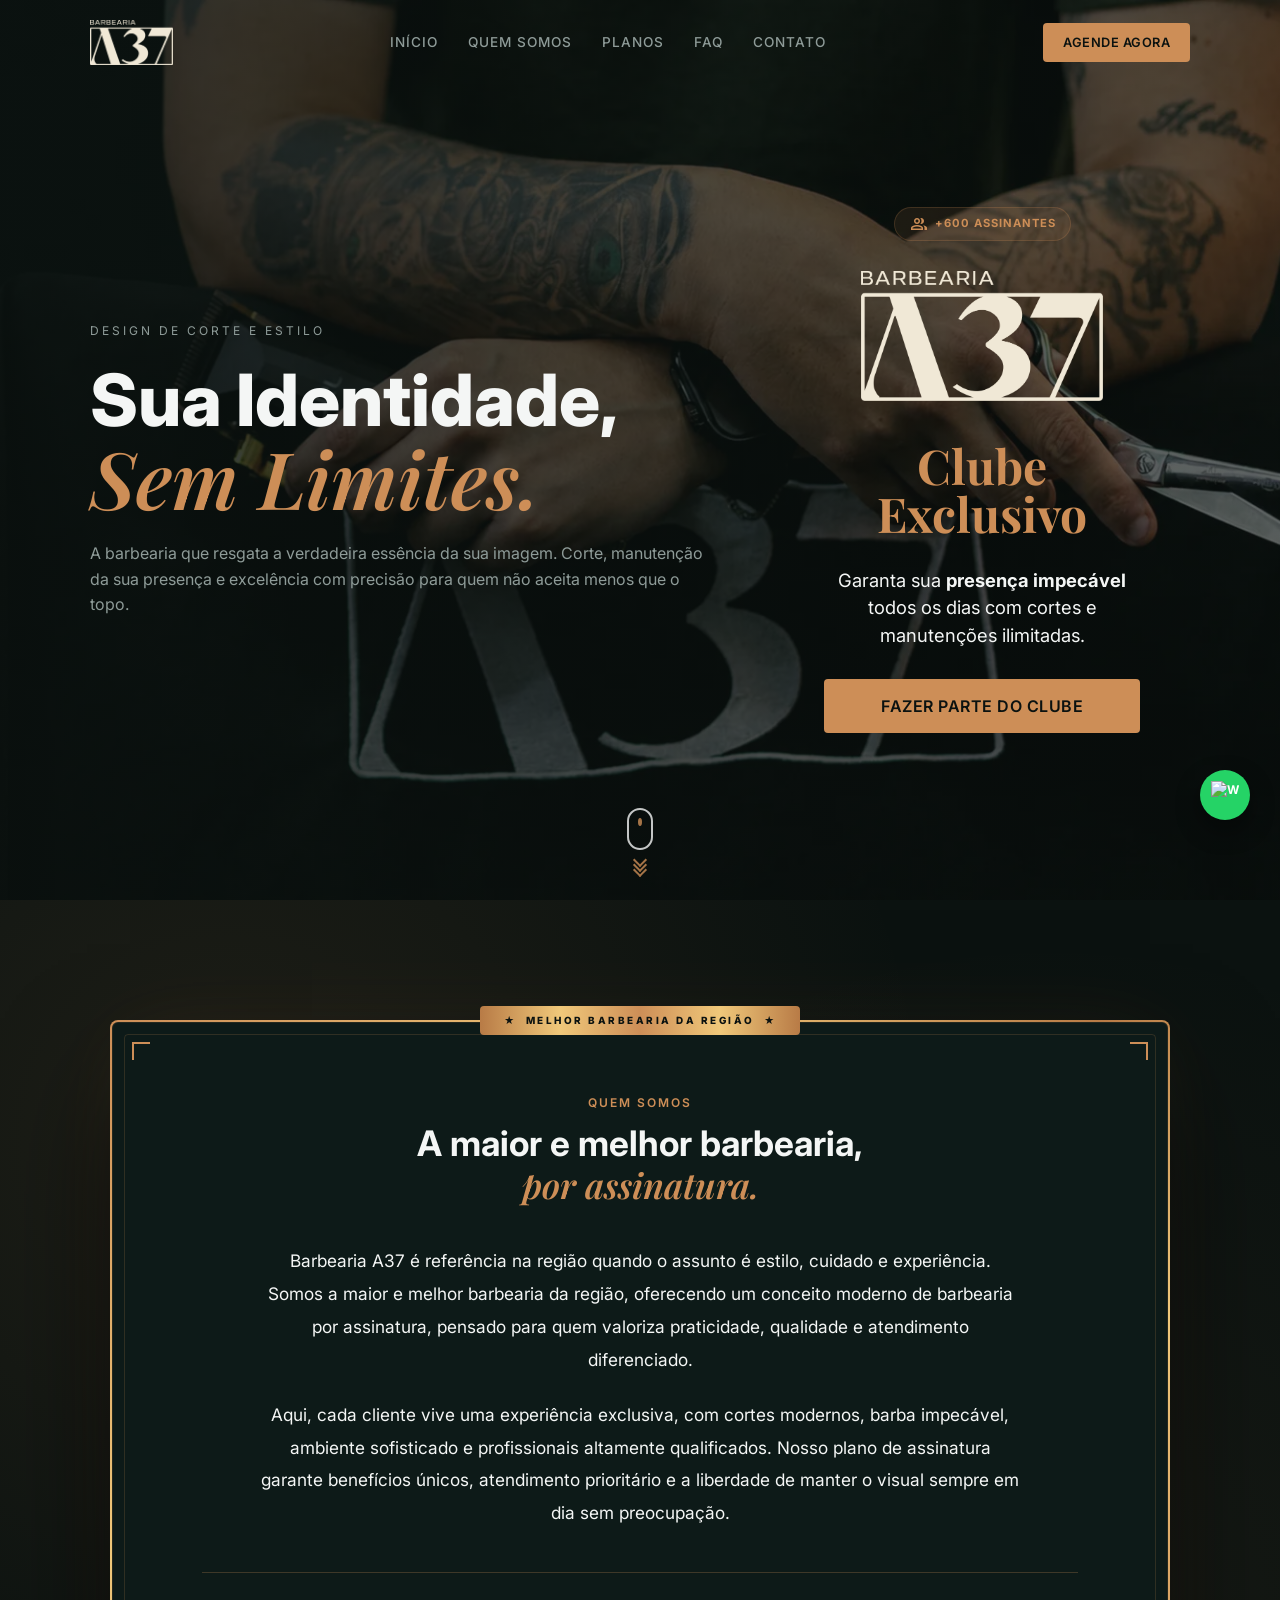
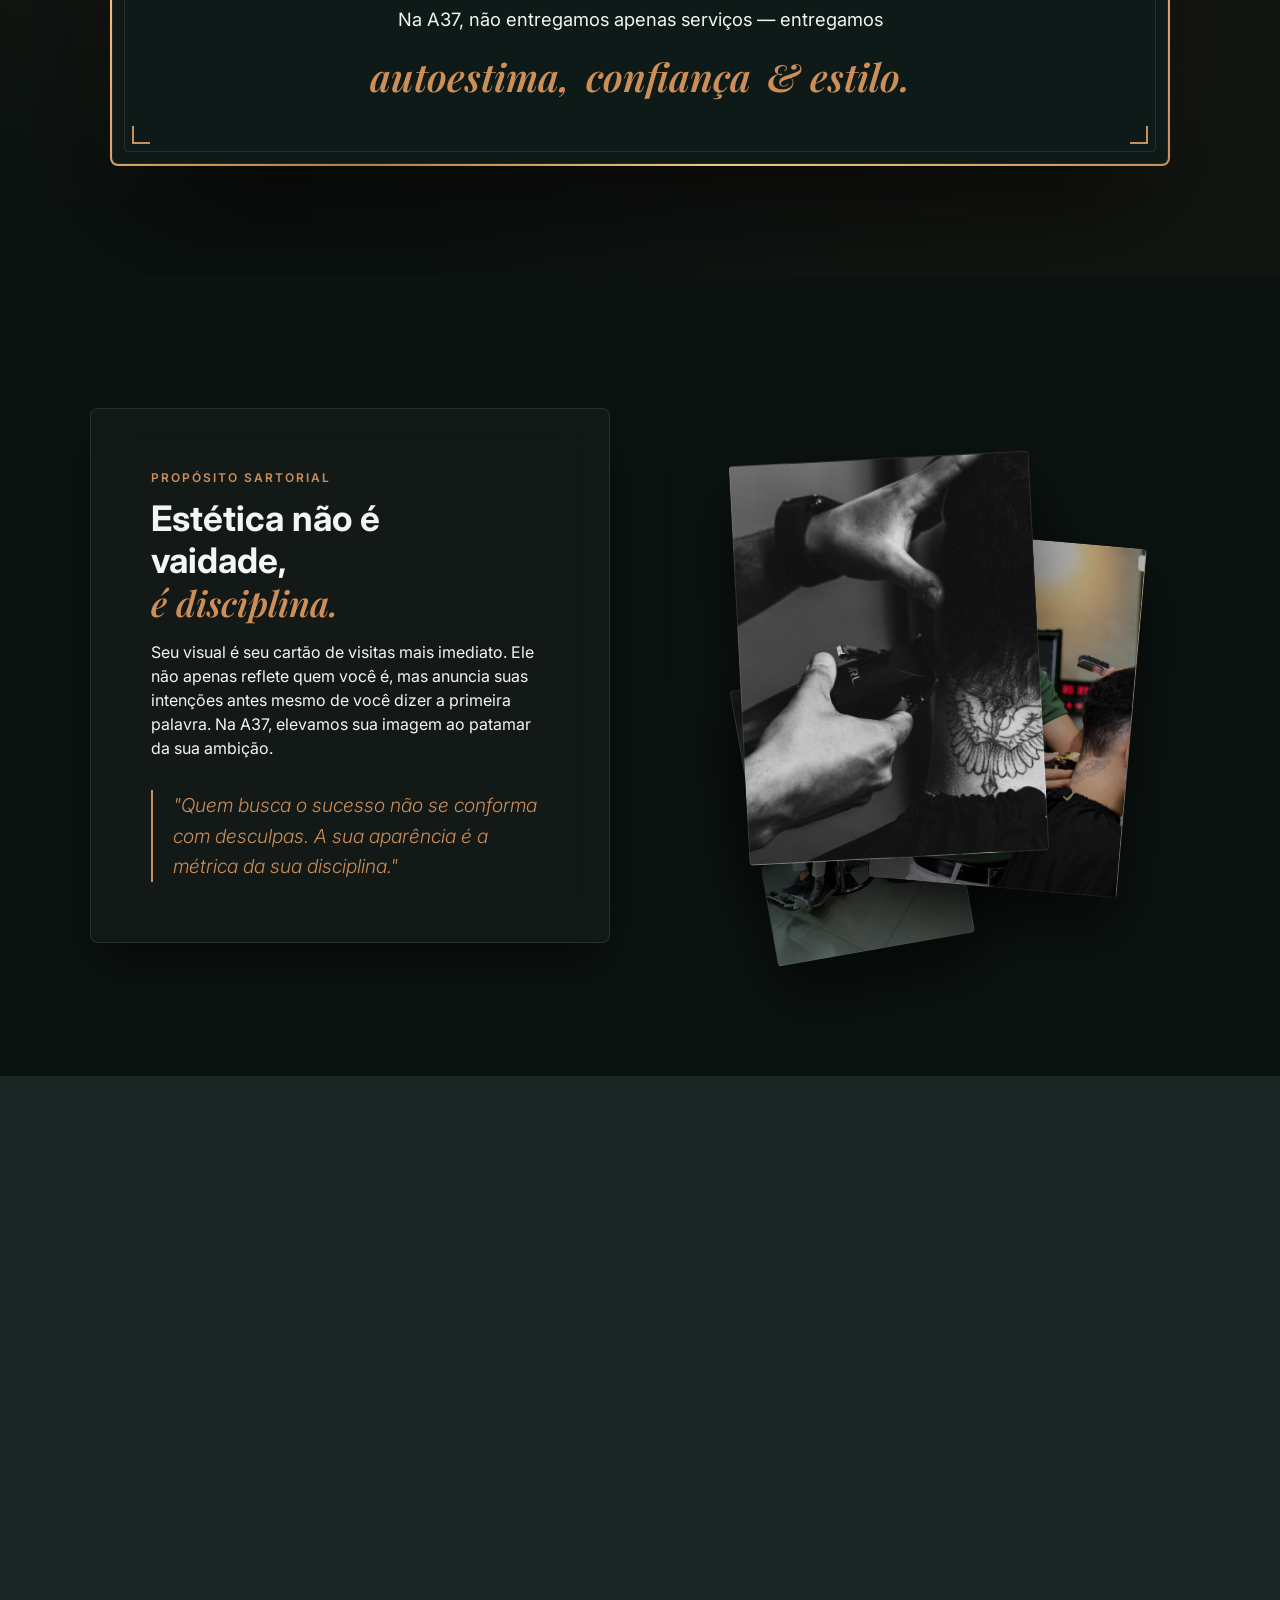
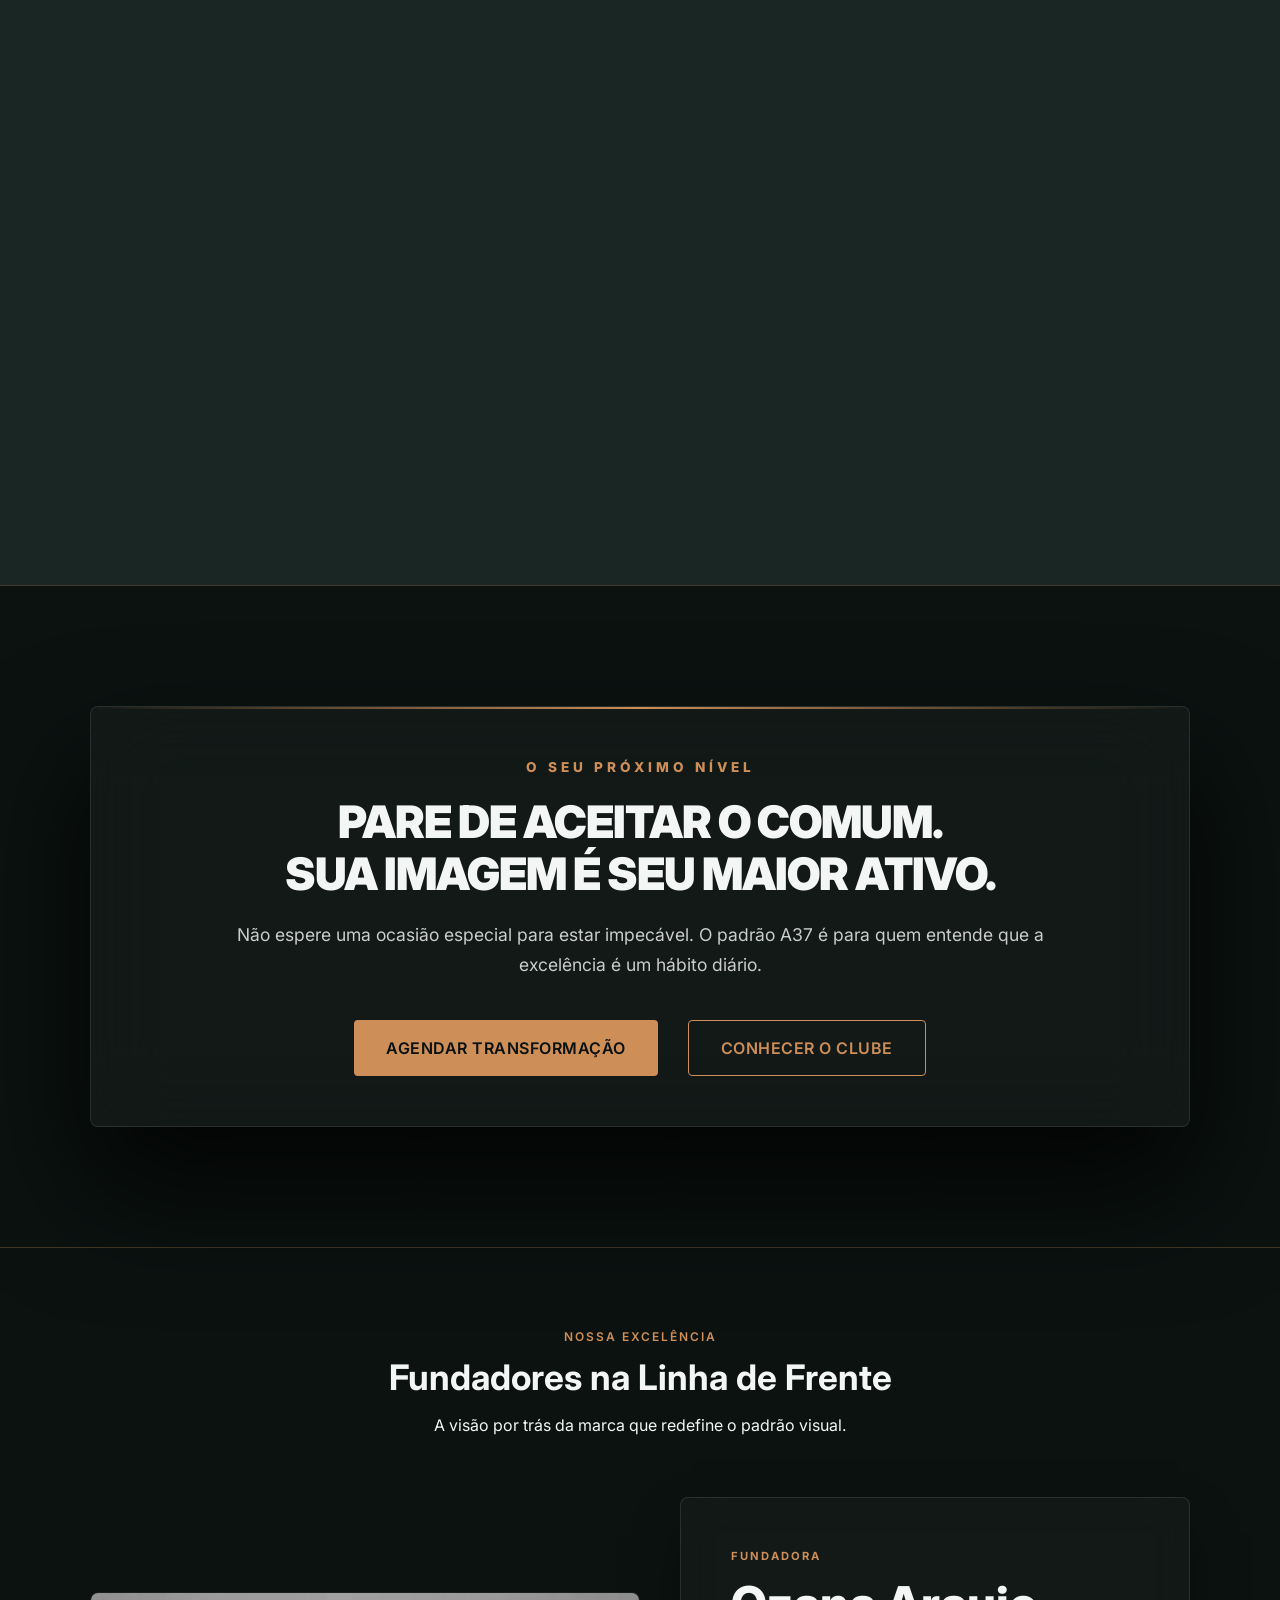
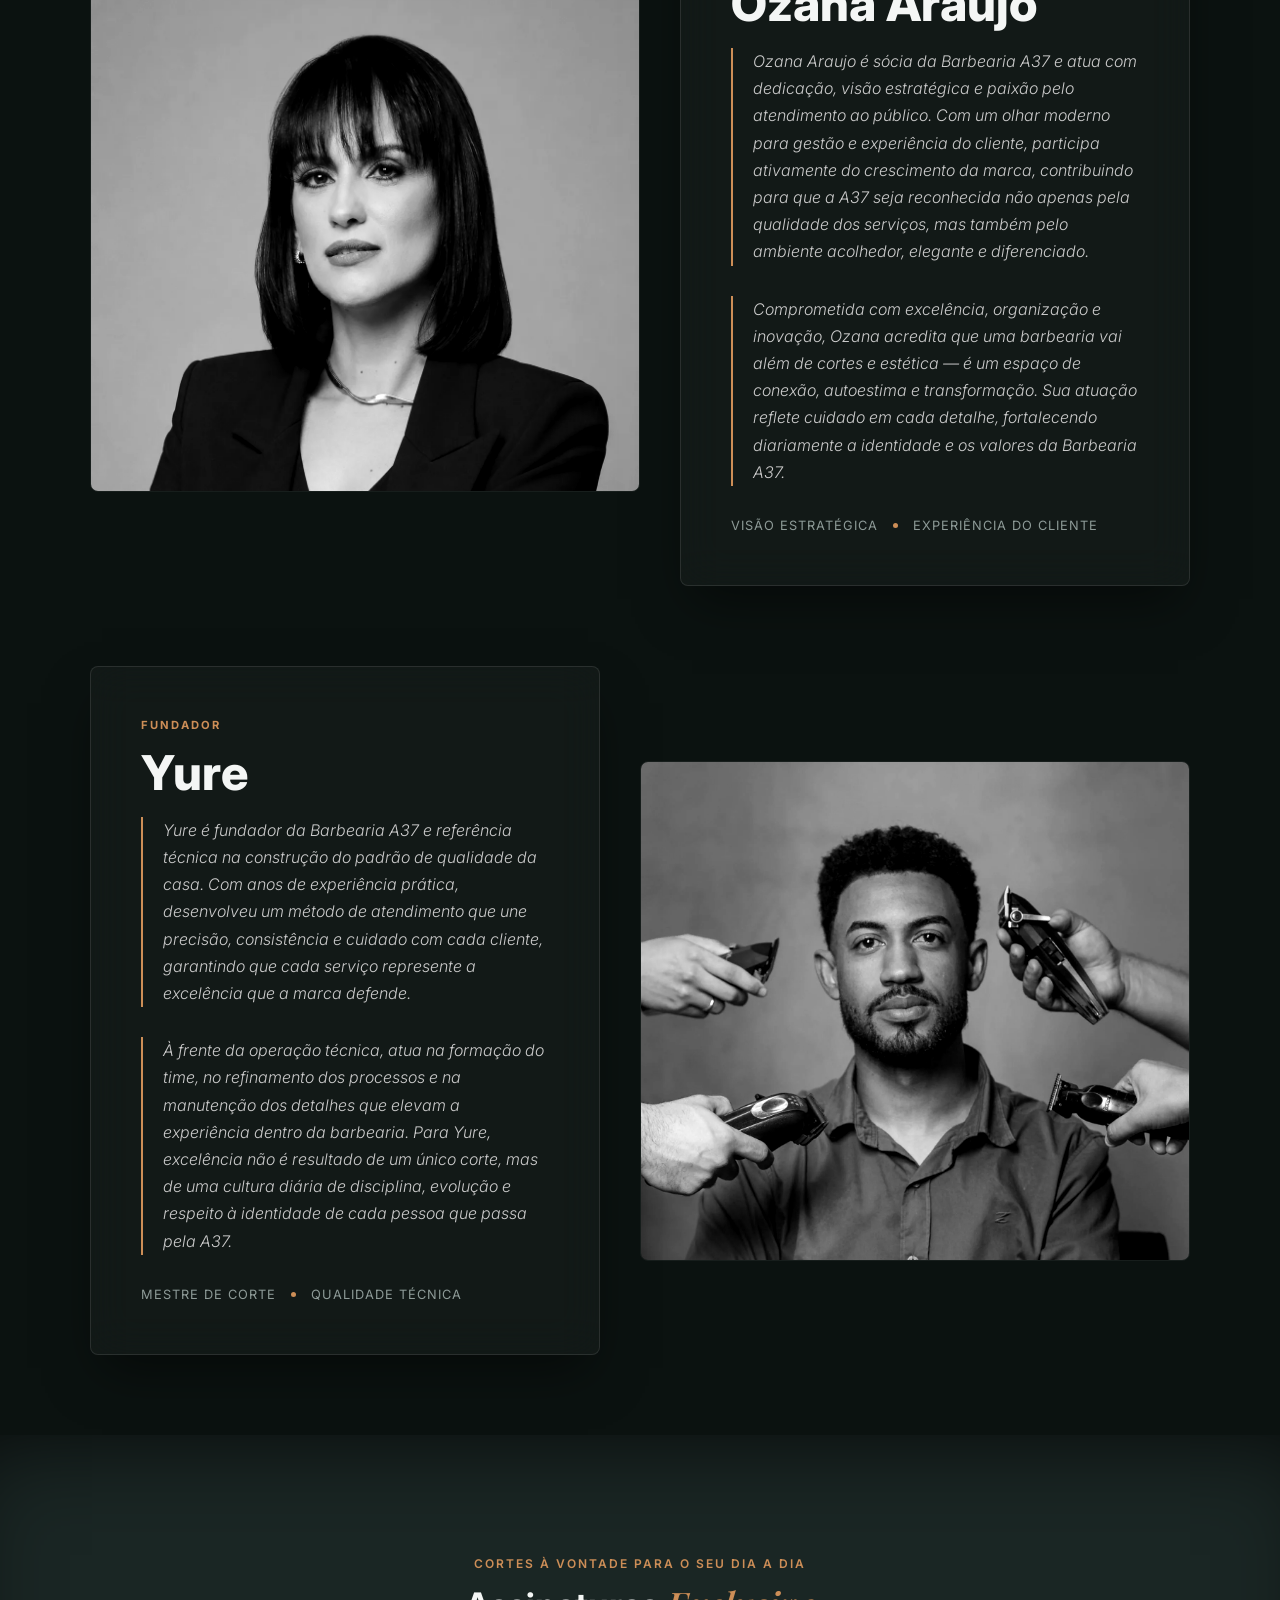
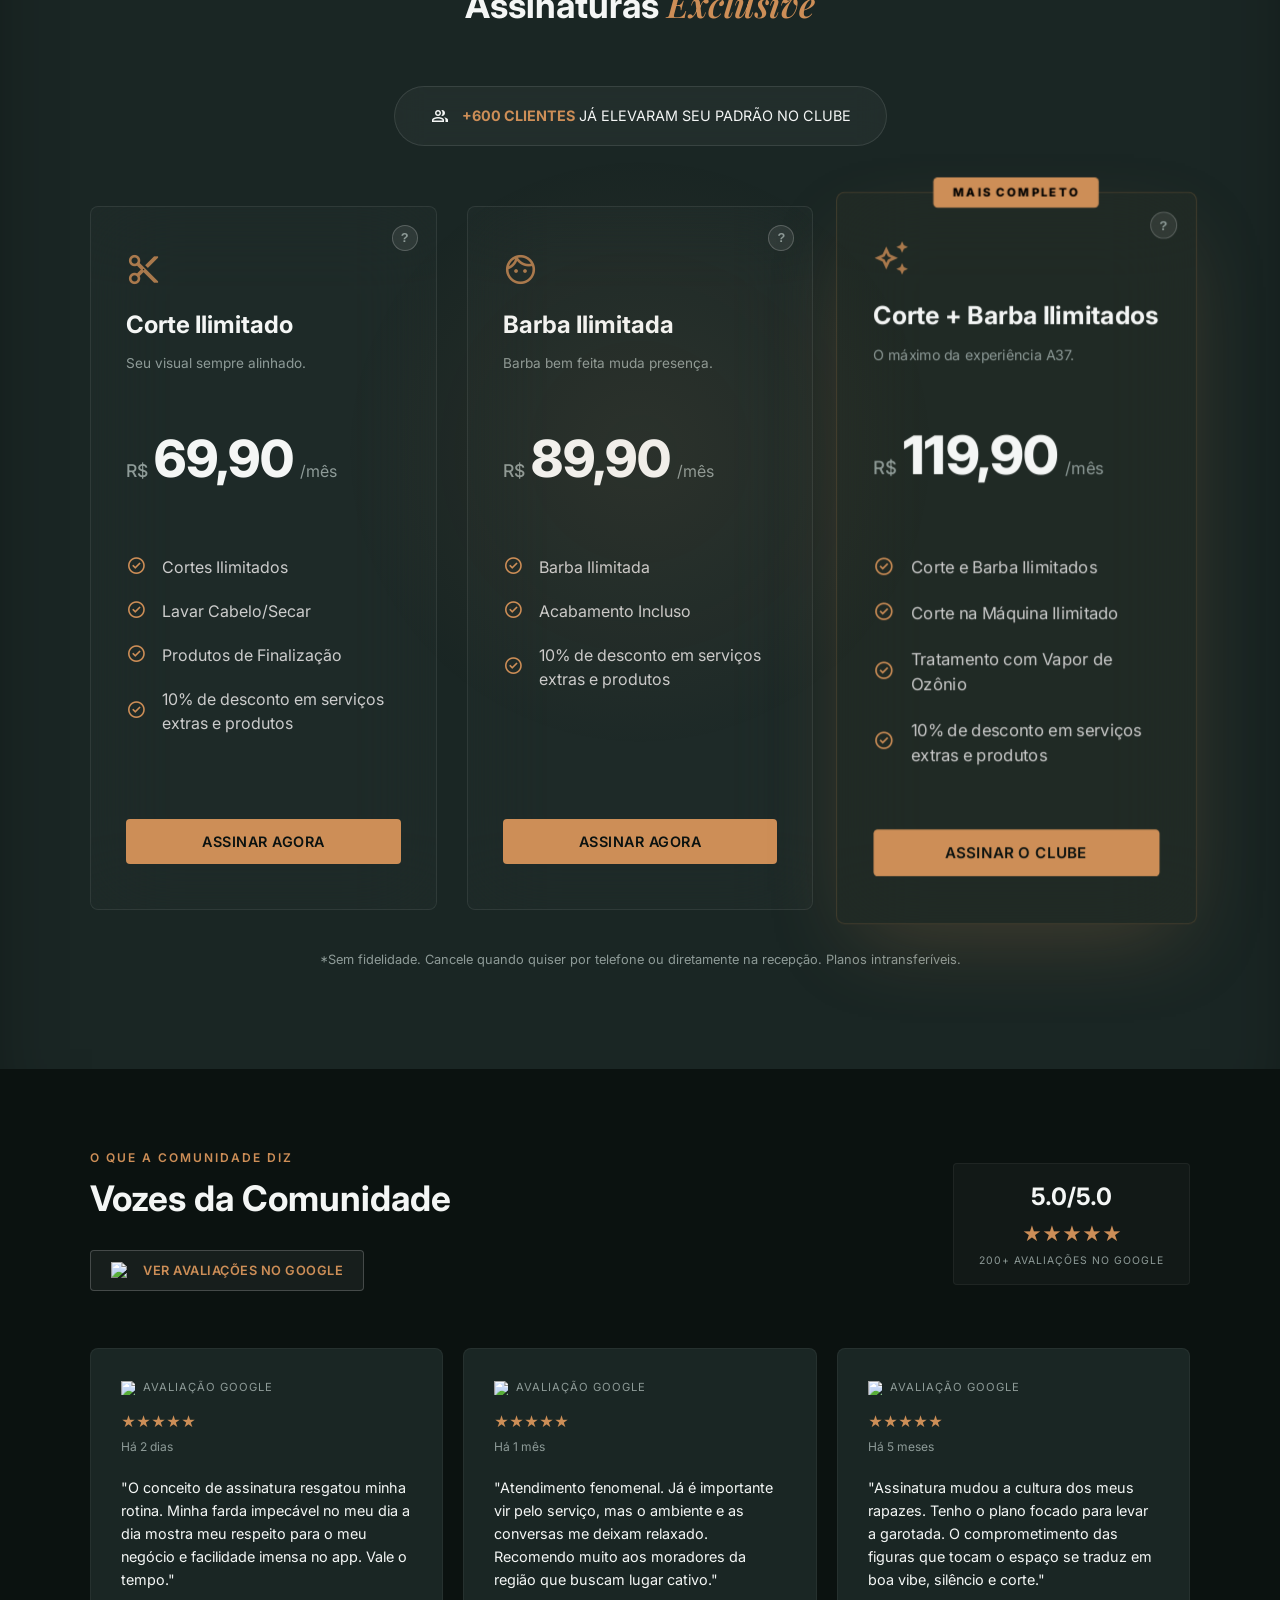
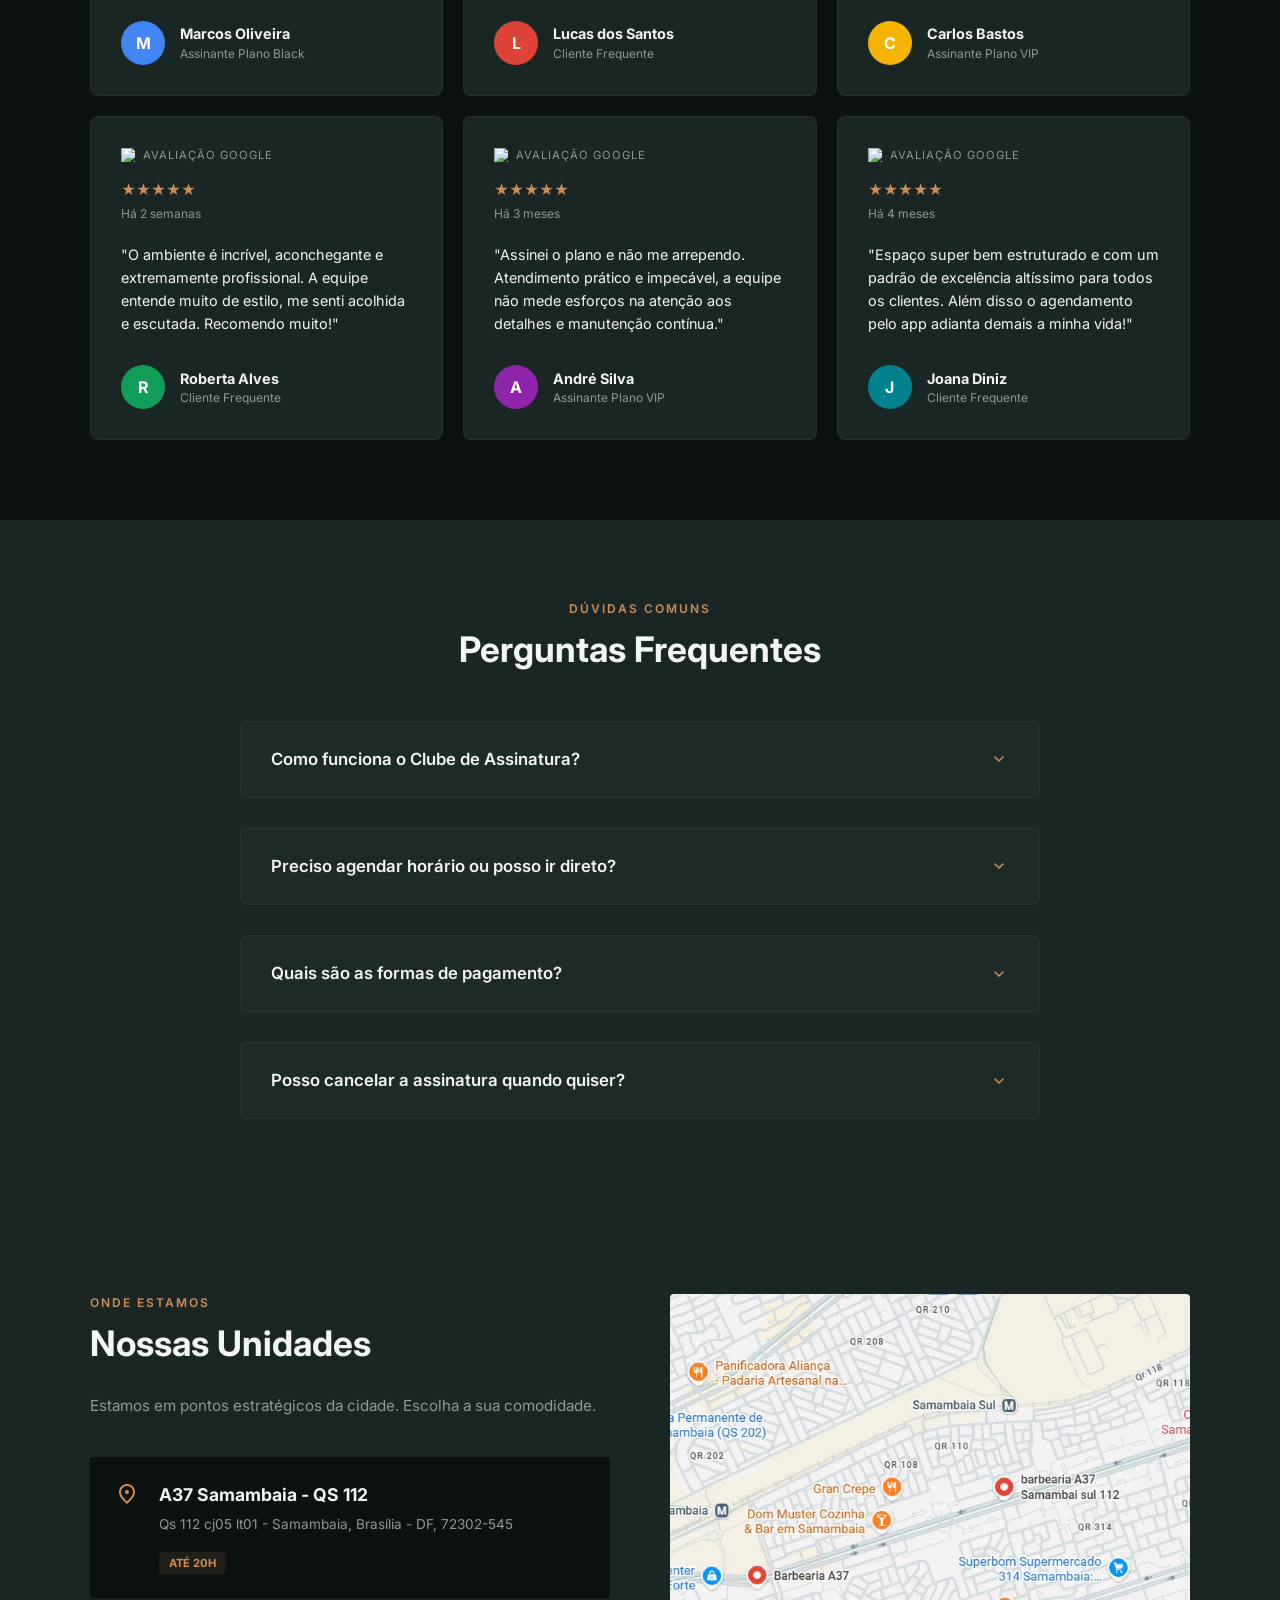
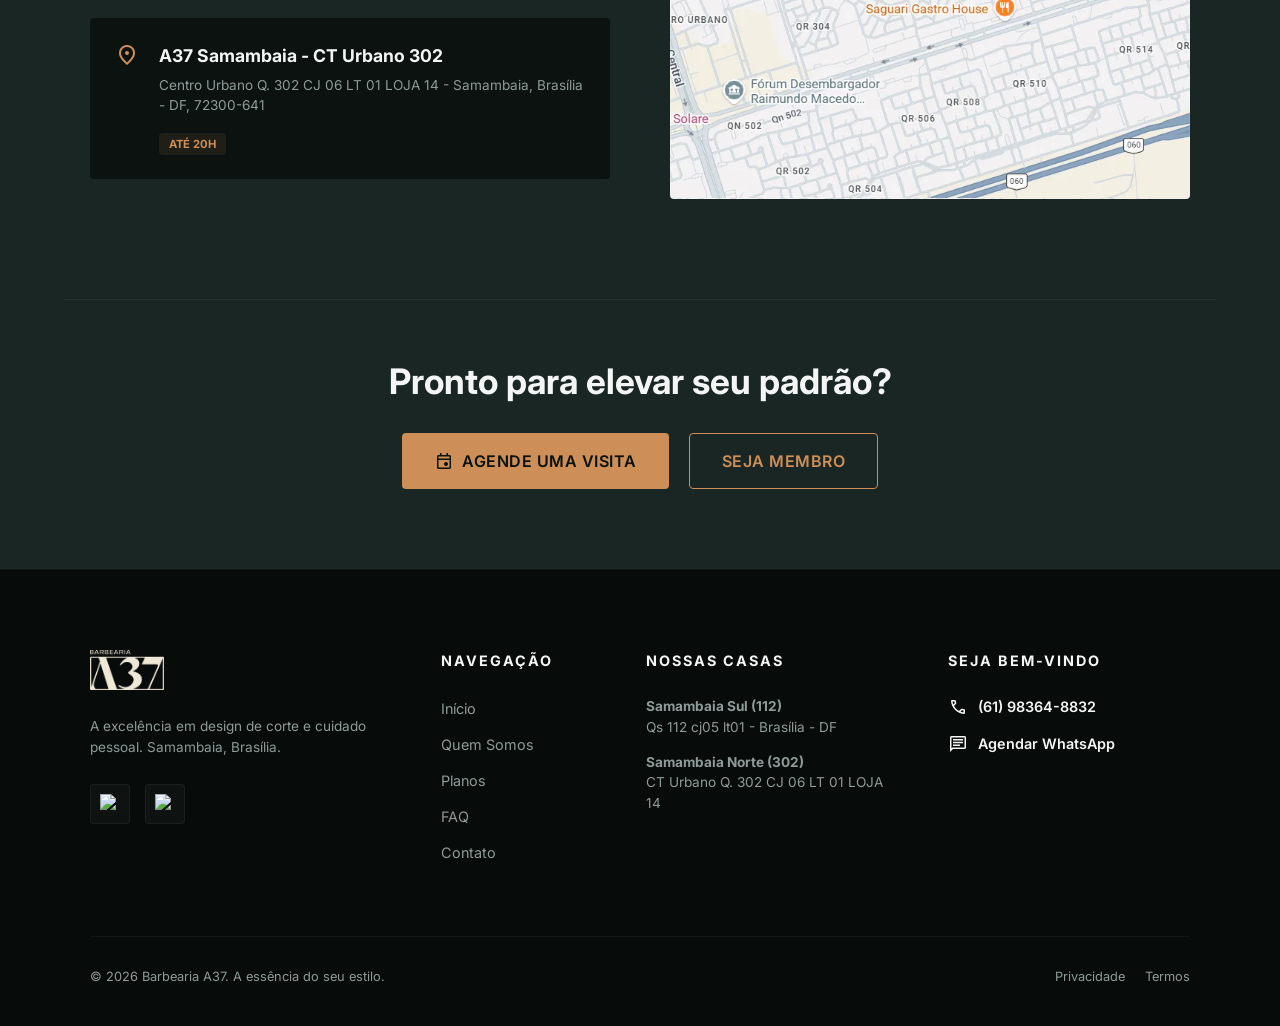
==== commit b232183b: "Optimize assets to WebP, add original backups, and update Cache-Control headers in firebase.json" ====
--- a/index.html
+++ b/index.html
@@ -36,7 +36,7 @@
     <meta name="twitter:image" content="https://barbeariaa37-4db87.web.app/og-image.png">
 
     <!-- Preload hero image para LCP -->
-    <link rel="preload" as="image" href="assets/hero_v3.png">
+    <link rel="preload" as="image" href="assets/hero_v3.webp">
 
     <!-- Web App Manifest -->
     <link rel="manifest" href="/site.webmanifest">
@@ -63,7 +63,7 @@
     <header class="navbar">
         <div class="nav-container">
             <div class="nav-logo">
-                <img src="assets/logos/logo_letras_bege.png" alt="Barbearia A37"
+                <img src="assets/logos/logo_letras_bege.webp" alt="Barbearia A37"
                     style="height: 45px; vertical-align: middle;">
             </div>
             <nav class="nav-menu" id="nav-menu">
@@ -103,7 +103,7 @@
             <!-- Direita: Convite ao Clube -->
             <div class="hero-subscription-card hero-reveal" style="animation-delay: 1s;">
                 <div class="sub-badge"><span class="material-symbols-outlined">group</span> +600 ASSINANTES</div>
-                <img src="assets/logos/logo_letras_bege.png" alt="Clube A37" class="hero-club-logo">
+                <img src="assets/logos/logo_letras_bege.webp" alt="Clube A37" class="hero-club-logo">
                 <h3>Clube Exclusivo</h3>
                 <p>Garanta sua <strong>presença impecável</strong> todos os dias com cortes e manutenções ilimitadas.
                 </p>
@@ -170,7 +170,7 @@
          MANIFESTO (Estética não é vaidade)
          ======================================= -->
     <section class="manifesto-section" id="manifesto">
-        <div class="manifesto-bg-atmosphere" style="background-image: linear-gradient(to right, rgba(11, 18, 16, 0.80), rgba(11, 18, 16, 0.50)), url('assets/ambiente/@jesse.fotografo215.jpg');"></div>
+        <div class="manifesto-bg-atmosphere" style="background-image: linear-gradient(to right, rgba(11, 18, 16, 0.80), rgba(11, 18, 16, 0.50)), url('assets/ambiente/@jesse.fotografo215.webp');"></div>
         
         <div class="container manifesto-content-wrapper">
             <div class="manifesto-text-glass glass-panel reveal-on-scroll">
@@ -189,9 +189,9 @@
             </div>
 
             <div class="manifesto-atmosphere-gallery reveal-on-scroll delayed">
-                <div class="atmos-photo p1" style="background-image: url('assets/ambiente/@jesse.fotografo214.jpg');"></div>
-                <div class="atmos-photo p2" style="background-image: url('assets/ambiente/@jesse.fotografo217.jpg');"></div>
-                <div class="atmos-photo p3" style="background-image: url('assets/ambiente/@jesse.fotografo200.jpg');"></div>
+                <div class="atmos-photo p1" style="background-image: url('assets/ambiente/@jesse.fotografo214.webp');"></div>
+                <div class="atmos-photo p2" style="background-image: url('assets/ambiente/@jesse.fotografo217.webp');"></div>
+                <div class="atmos-photo p3" style="background-image: url('assets/ambiente/@jesse.fotografo200.webp');"></div>
             </div>
         </div>
     </section>
@@ -210,63 +210,63 @@
             <div class="visual-gallery">
                 <!-- Imagens atualizadas da pasta 'assets/inteligencia visual' -->
                 <div class="gallery-card">
-                    <div class="gallery-img" style="background-image: url('assets/inteligencia visual/@jesse.fotografo202.jpg');">
+                    <div class="gallery-img" style="background-image: url('assets/inteligencia visual/@jesse.fotografo202.webp');">
                         <div class="gallery-overlay">
                             <span class="overlay-text">Ritual</span>
                         </div>
                     </div>
                 </div>
                 <div class="gallery-card">
-                    <div class="gallery-img" style="background-image: url('assets/inteligencia visual/@jesse.fotografo95.jpg');">
+                    <div class="gallery-img" style="background-image: url('assets/inteligencia visual/@jesse.fotografo95.webp');">
                         <div class="gallery-overlay">
                             <span class="overlay-text">Precisão Técnica</span>
                         </div>
                     </div>
                 </div>
                 <div class="gallery-card">
-                    <div class="gallery-img" style="background-image: url('assets/inteligencia visual/@jesse.fotografo133.jpg');">
+                    <div class="gallery-img" style="background-image: url('assets/inteligencia visual/@jesse.fotografo133.webp');">
                         <div class="gallery-overlay">
                             <span class="overlay-text">Identidade</span>
                         </div>
                     </div>
                 </div>
                 <div class="gallery-card">
-                    <div class="gallery-img" style="background-image: url('assets/inteligencia visual/@jesse.fotografo168.jpg');">
+                    <div class="gallery-img" style="background-image: url('assets/inteligencia visual/@jesse.fotografo168.webp');">
                         <div class="gallery-overlay">
                             <span class="overlay-text">Performance</span>
                         </div>
                     </div>
                 </div>
                 <div class="gallery-card landscape">
-                    <div class="gallery-img" style="background-image: url('assets/inteligencia visual/@jesse.fotografo178.jpg');">
+                    <div class="gallery-img" style="background-image: url('assets/inteligencia visual/@jesse.fotografo178.webp');">
                         <div class="gallery-overlay">
                             <span class="overlay-text">Disciplina</span>
                         </div>
                     </div>
                 </div>
                 <div class="gallery-card">
-                    <div class="gallery-img" style="background-image: url('assets/inteligencia visual/@jesse.fotografo200.jpg');">
+                    <div class="gallery-img" style="background-image: url('assets/inteligencia visual/@jesse.fotografo200.webp');">
                         <div class="gallery-overlay">
                             <span class="overlay-text">Presença Impecável</span>
                         </div>
                     </div>
                 </div>
                 <div class="gallery-card">
-                    <div class="gallery-img" style="background-image: url('assets/inteligencia visual/@jesse.fotografo219.jpg');">
+                    <div class="gallery-img" style="background-image: url('assets/inteligencia visual/@jesse.fotografo219.webp');">
                         <div class="gallery-overlay">
                             <span class="overlay-text">Maestria</span>
                         </div>
                     </div>
                 </div>
                 <div class="gallery-card">
-                    <div class="gallery-img" style="background-image: url('assets/inteligencia visual/@jesse.fotografo97.jpg');">
+                    <div class="gallery-img" style="background-image: url('assets/inteligencia visual/@jesse.fotografo97.webp');">
                         <div class="gallery-overlay">
                             <span class="overlay-text">Essência</span>
                         </div>
                     </div>
                 </div>
                 <div class="gallery-card">
-                    <div class="gallery-img" style="background-image: url('assets/inteligencia visual/@jesse.fotografo205.jpg');">
+                    <div class="gallery-img" style="background-image: url('assets/inteligencia visual/@jesse.fotografo205.webp');">
                         <div class="gallery-overlay">
                             <span class="overlay-text">Excelência</span>
                         </div>
@@ -309,7 +309,7 @@
                 <!-- Guardiã 1 - Ozana Araujo -->
                 <div class="founder-card-horizontal">
                     <div class="founder-visual">
-                        <div class="founder-img" style="background-image: url('assets/ana/ana.png'); background-position: center -40px;"></div>
+                        <div class="founder-img" style="background-image: url('assets/ana/ana.webp'); background-position: center -40px;"></div>
                     </div>
                     <div class="founder-info-glass glass-panel">
                         <span class="founder-tag">Fundadora</span>
@@ -327,7 +327,7 @@
                 <!-- Guardião 2 - Yure -->
                 <div class="founder-card-horizontal reverse">
                     <div class="founder-visual">
-                        <div class="founder-img" style="background-image: url('assets/yuri/@jesse.fotografo250.jpg');"></div>
+                        <div class="founder-img" style="background-image: url('assets/yuri/@jesse.fotografo250.webp');"></div>
                     </div>
                     <div class="founder-info-glass glass-panel">
                         <span class="founder-tag">Fundador</span>
@@ -674,7 +674,7 @@
                 </div>
 
                 <a href="https://maps.app.goo.gl/N4qZqVY6TG4vUXvf8" target="_blank" class="locations-map-placeholder"
-                    style="background: url('assets/gerais/mapa.png') center/cover; border: 1px solid rgba(255,255,255,0.1); display: block;"
+                    style="background: url('assets/gerais/mapa.webp') center/cover; border: 1px solid rgba(255,255,255,0.1); display: block;"
                     aria-label="Ver mapa da Barbearia A37 no Google Maps">
                 </a>
             </div>
@@ -702,7 +702,7 @@
             <!-- Coluna 1: Logo e Descrição -->
             <div class="footer-col branding">
                 <div class="footer-logo">
-                    <img src="assets/logos/logo_letras_bege.png" alt="Barbearia A37"
+                    <img src="assets/logos/logo_letras_bege.webp" alt="Barbearia A37"
                         style="height: 40px; margin-bottom: 20px;">
                 </div>
                 <p class="footer-about">A excelência em design de corte e cuidado pessoal. Samambaia, Brasília.</p>
@@ -809,7 +809,7 @@
           "@id": "https://barbeariaa37-4db87.web.app/#organization",
           "name": "Barbearia A37",
           "url": "https://barbeariaa37-4db87.web.app/",
-          "logo": "https://barbeariaa37-4db87.web.app/assets/logos/logo_letras_bege.png",
+          "logo": "https://barbeariaa37-4db87.web.app/assets/logos/logo_letras_bege.webp",
           "sameAs": ["https://instagram.com/barbeariaa37"]
         },
         {
--- a/styles.css
+++ b/styles.css
@@ -212,7 +212,7 @@
   justify-content: center;
   padding: 100px 5% 60px;
   background: linear-gradient(to right, rgba(11, 18, 16, 0.85), rgba(11, 18, 16, 0.65)),
-              url('assets/hero_v3.png') no-repeat center center/cover;
+              url('assets/hero_v3.webp') no-repeat center center/cover;
 }
 
 /* ── SCROLL INDICATOR ───────────────────────────────────── */
@@ -816,7 +816,7 @@
 .aggressive-cta-banner {
   padding: 120px 5%;
   background: linear-gradient(rgba(7, 11, 10, 0.85), rgba(7, 11, 10, 0.65)), 
-              url('assets/hero_v3.png') no-repeat center center/cover;
+              url('assets/hero_v3.webp') no-repeat center center/cover;
   background-attachment: fixed;
   border-top: 1px solid rgba(205, 142, 87, 0.3);
   border-bottom: 1px solid rgba(205, 142, 87, 0.3);
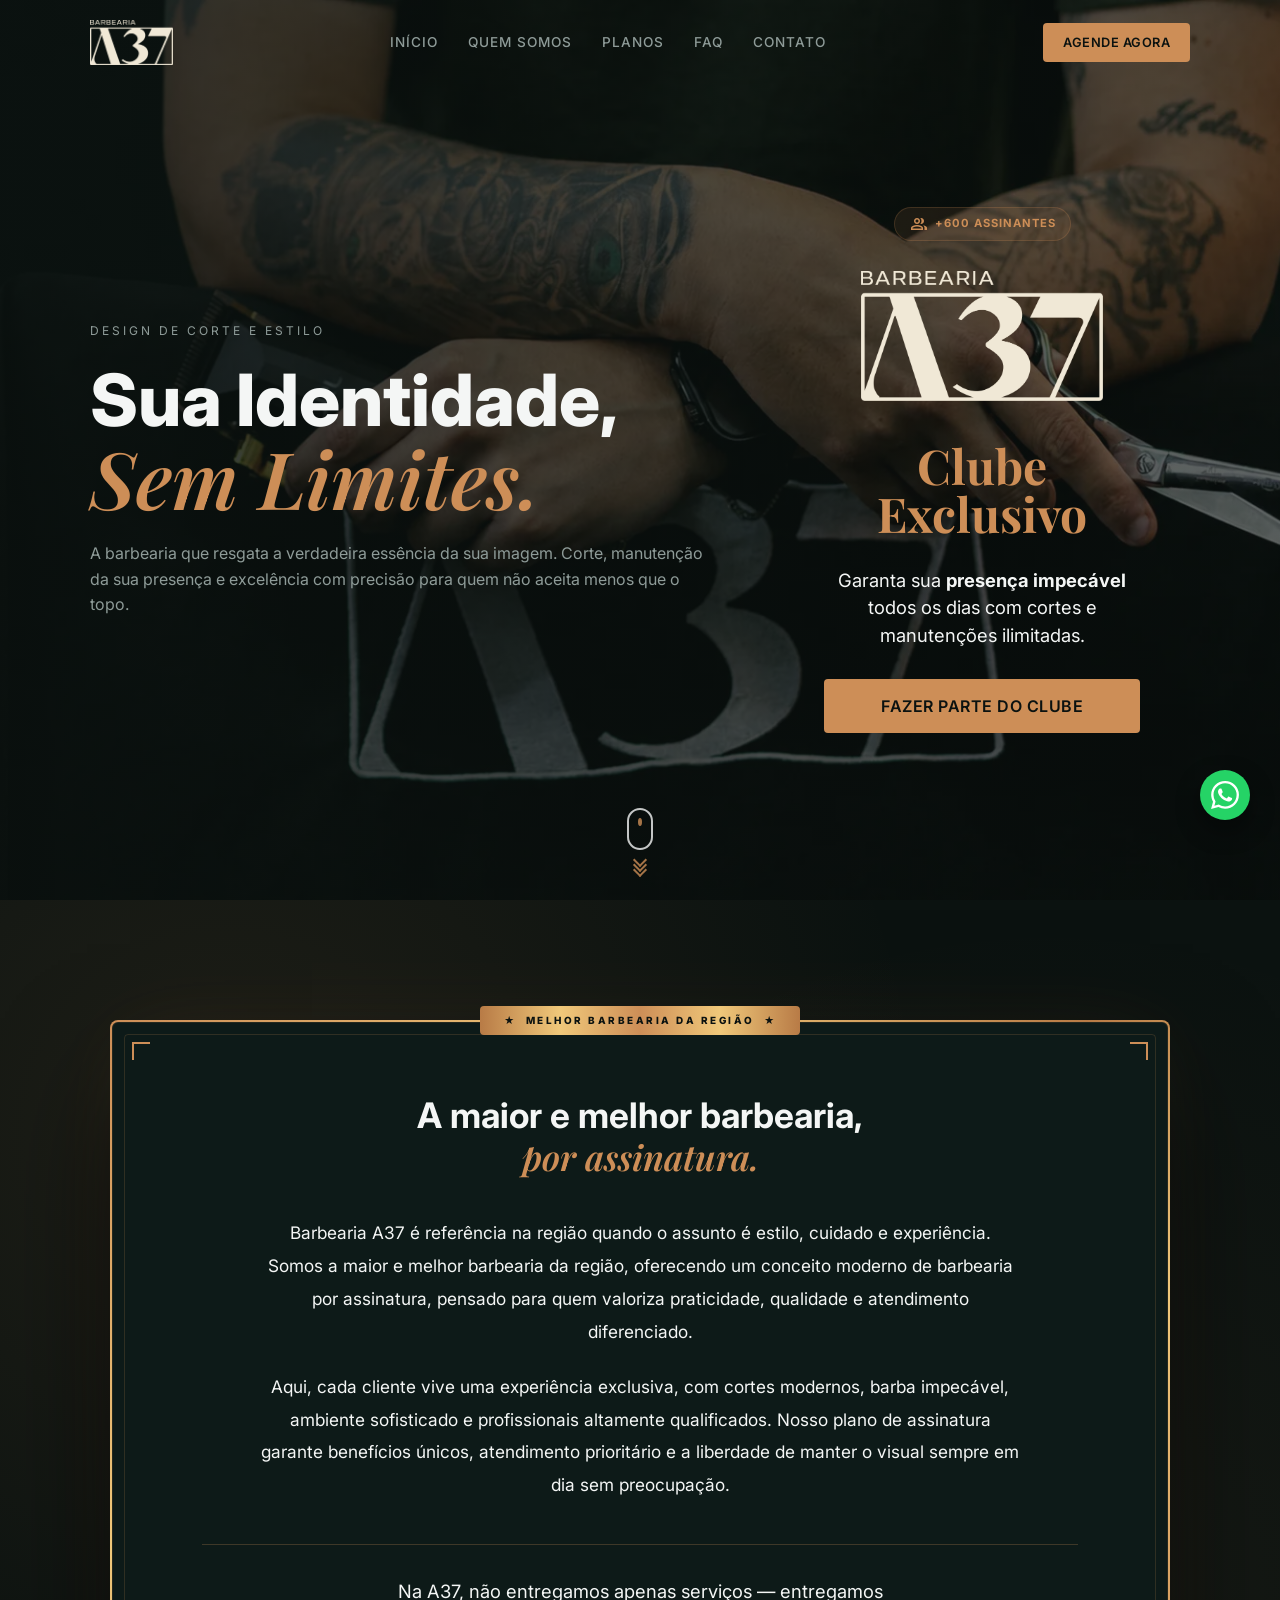
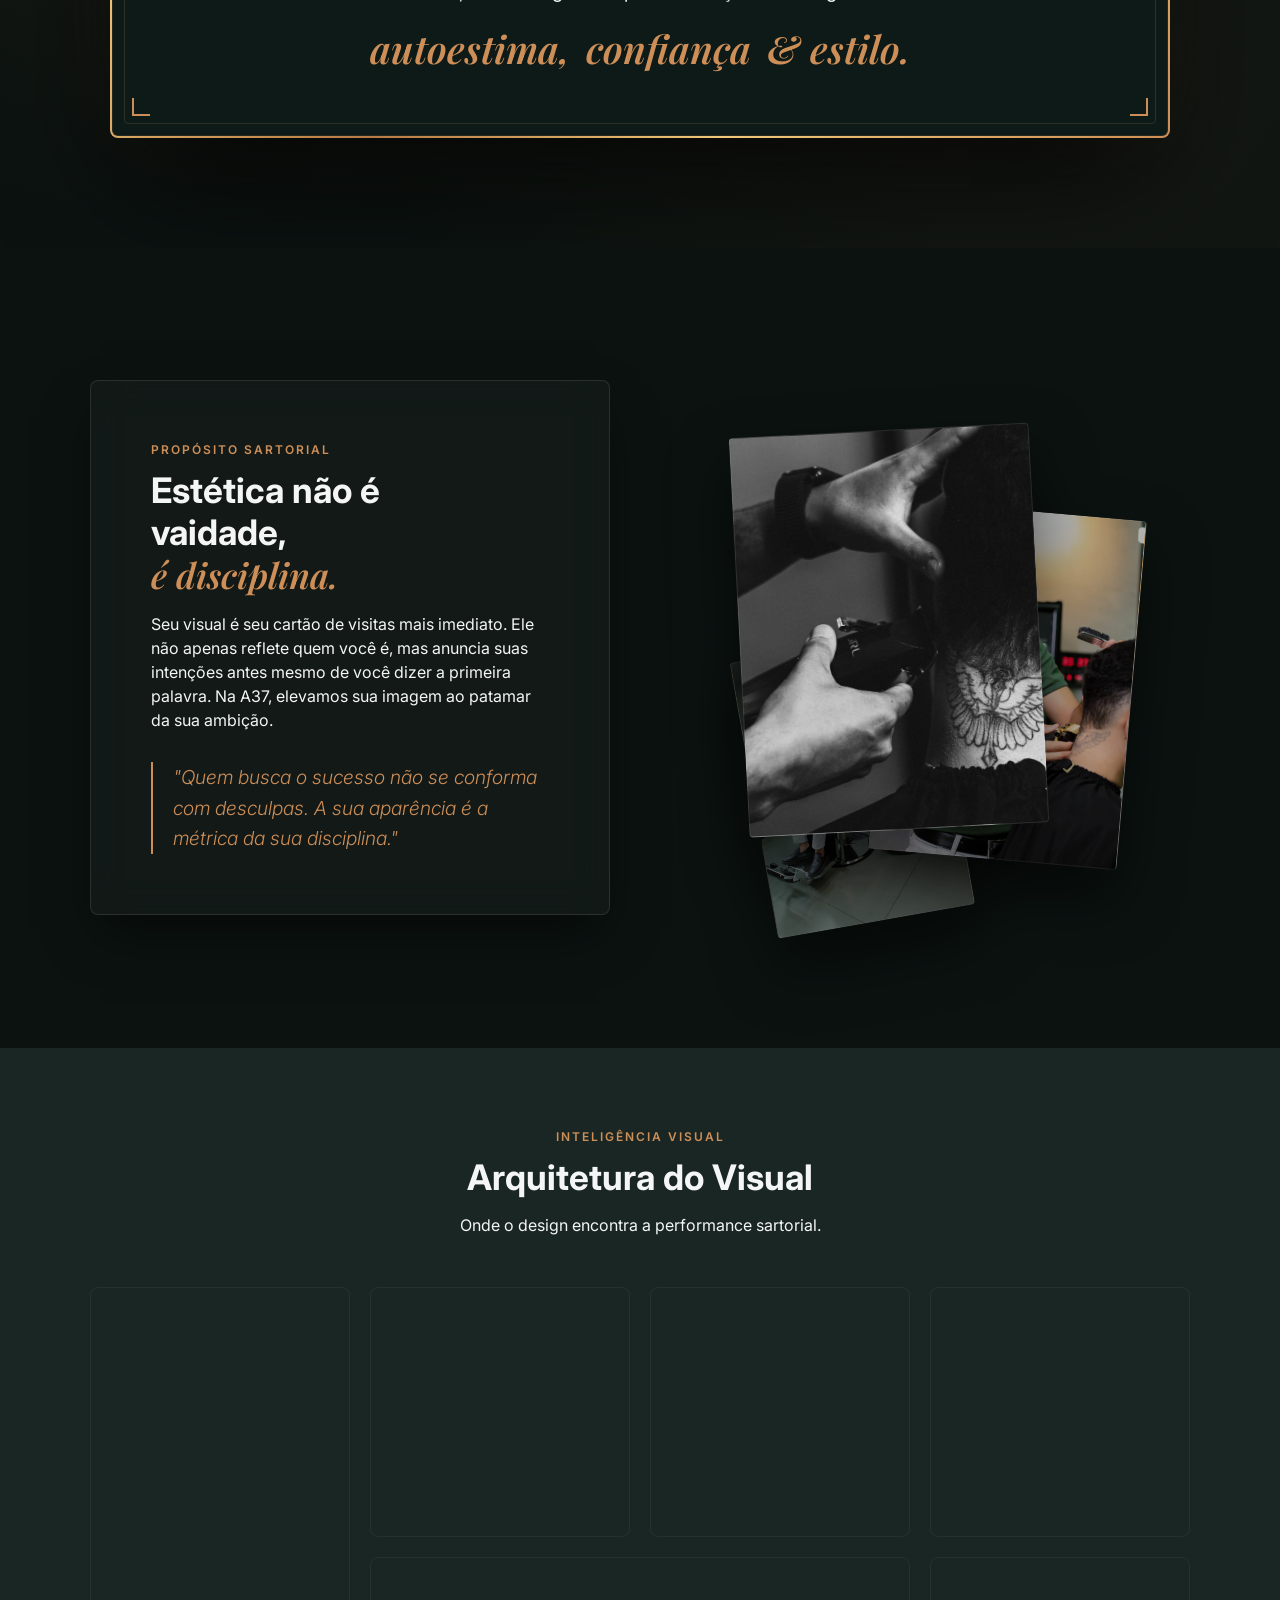
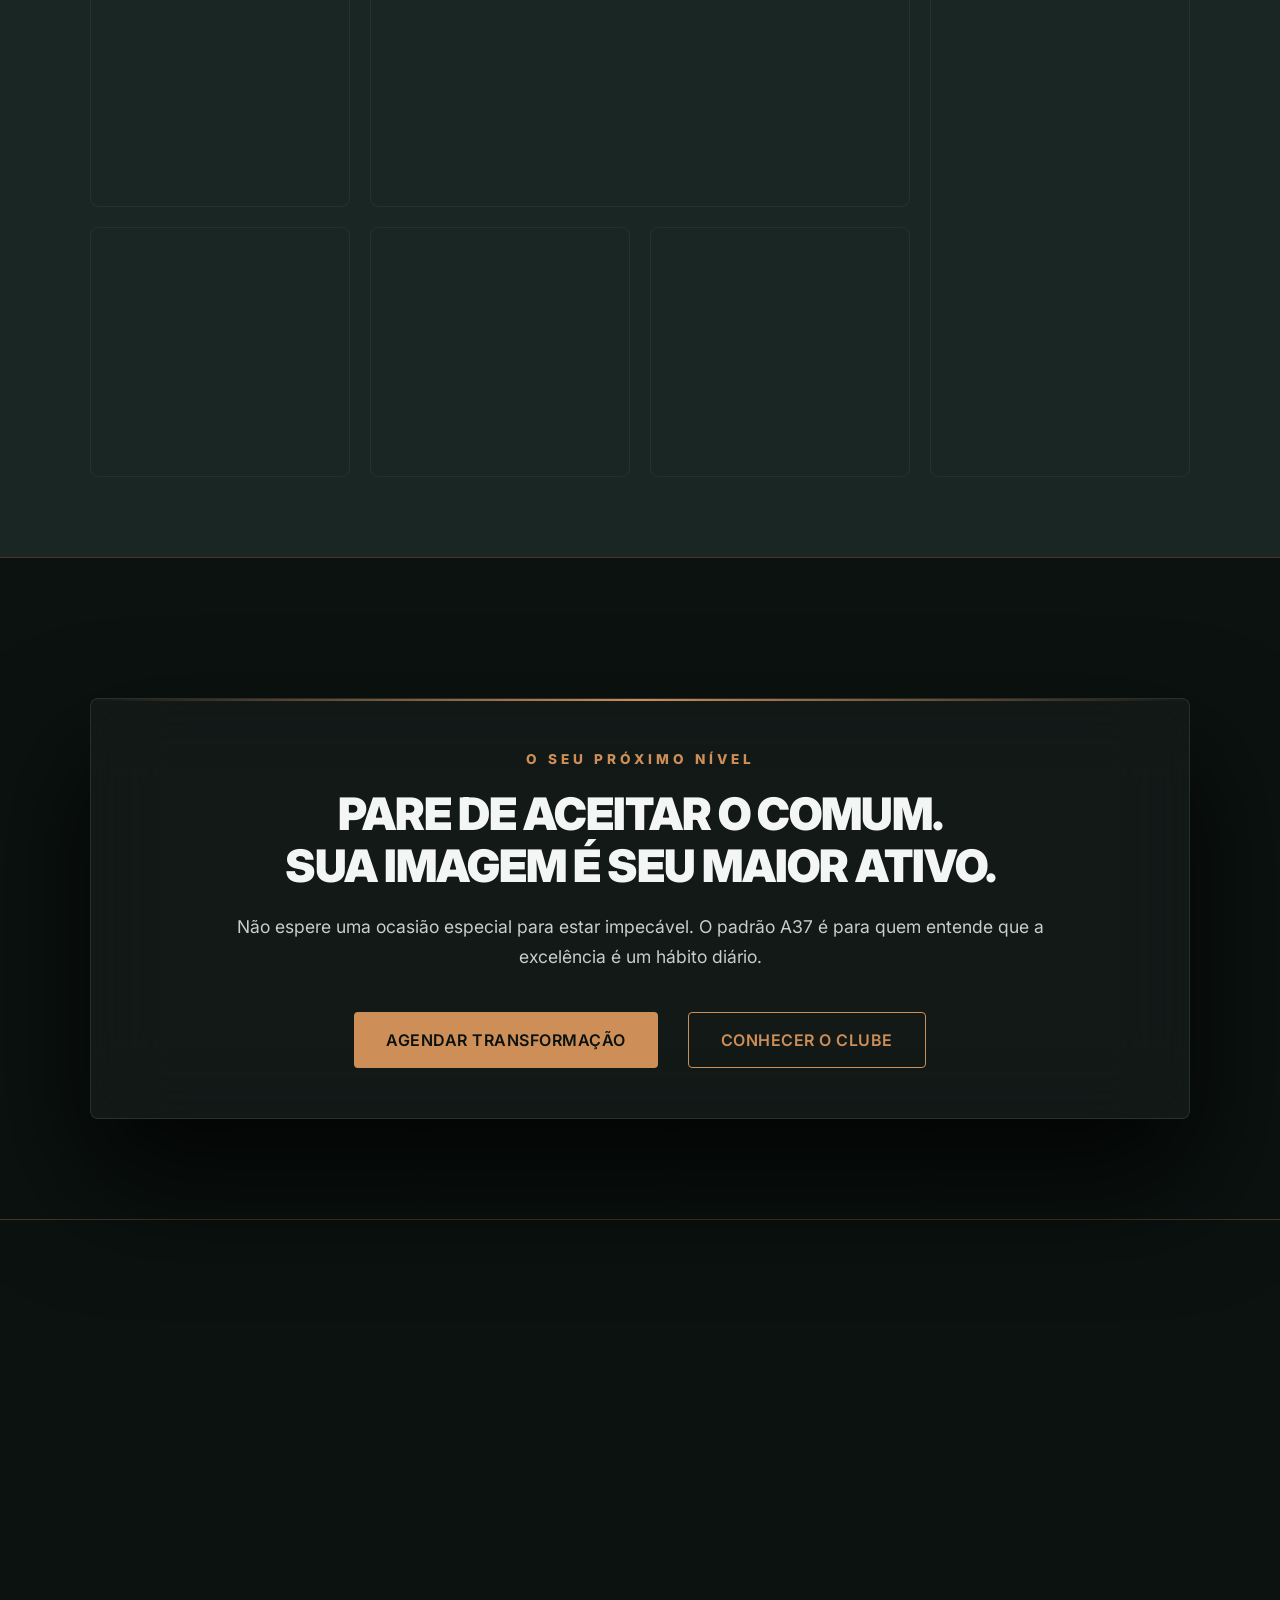
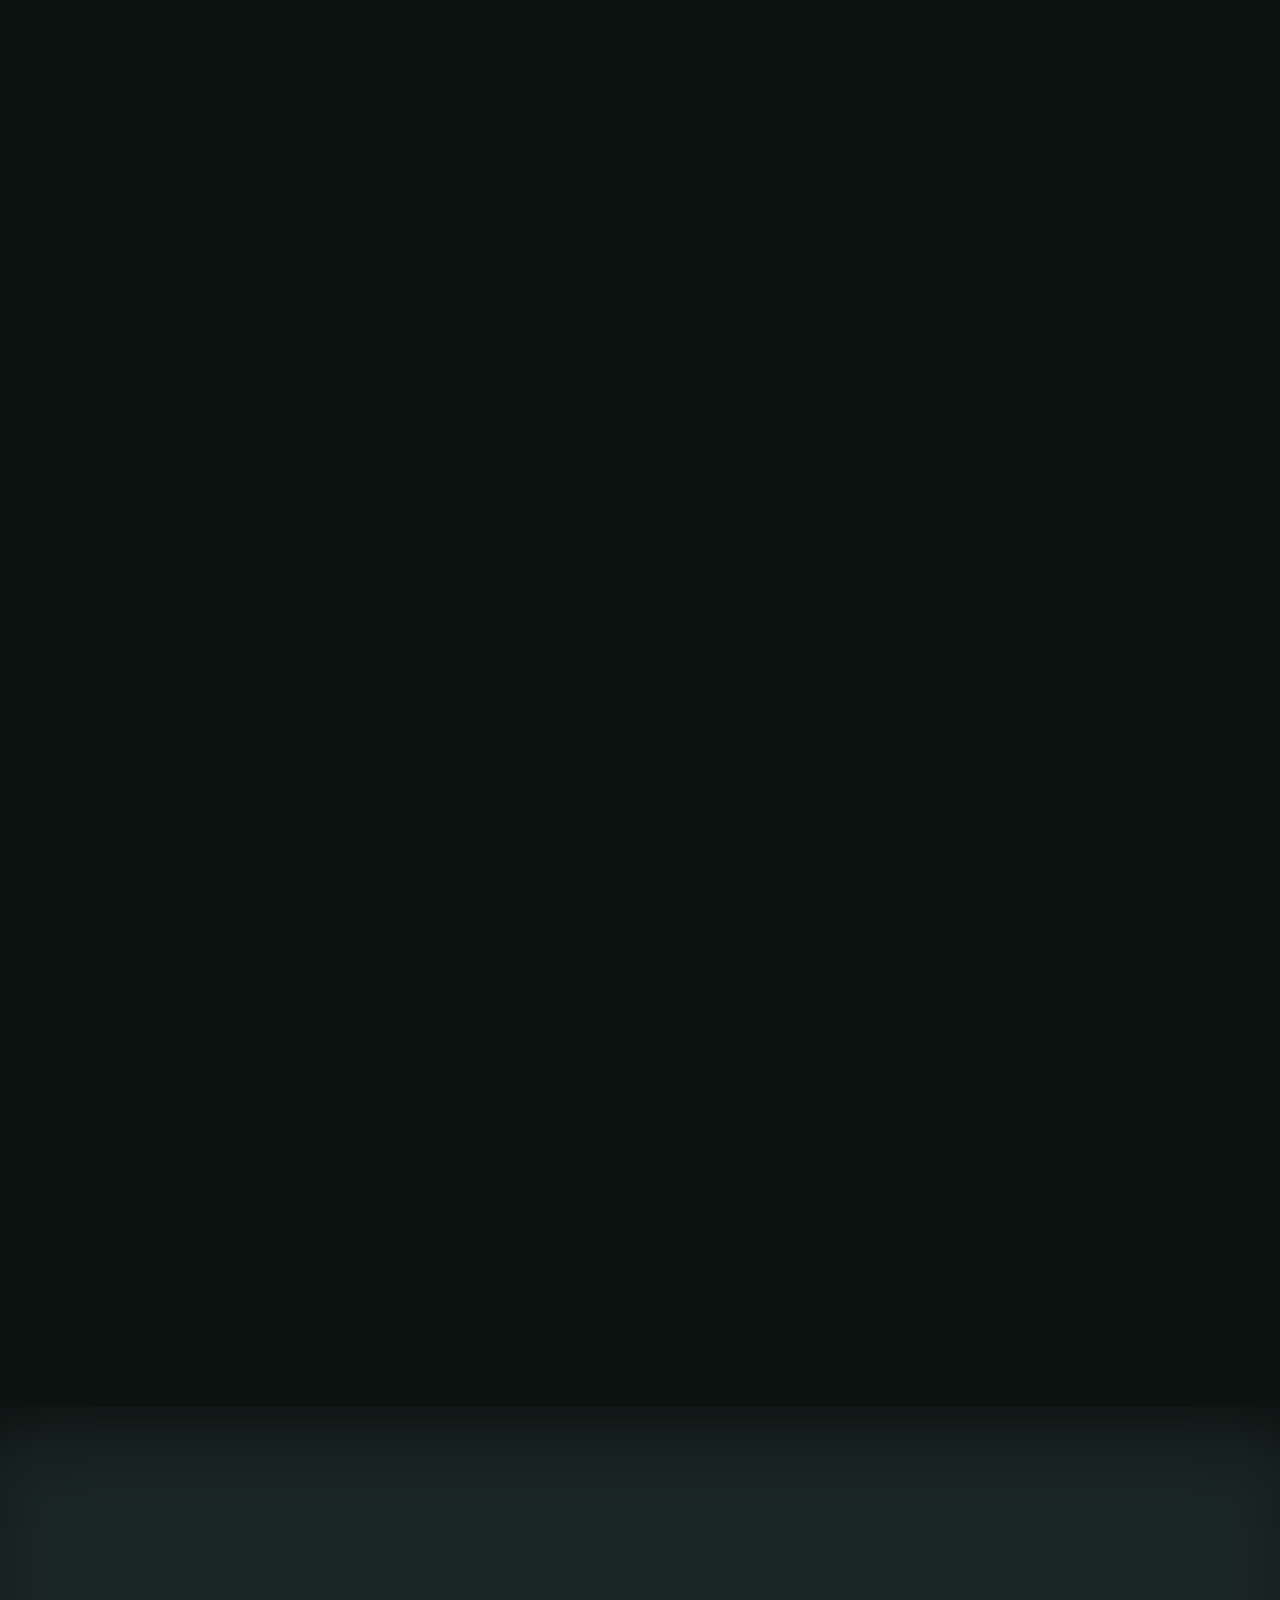
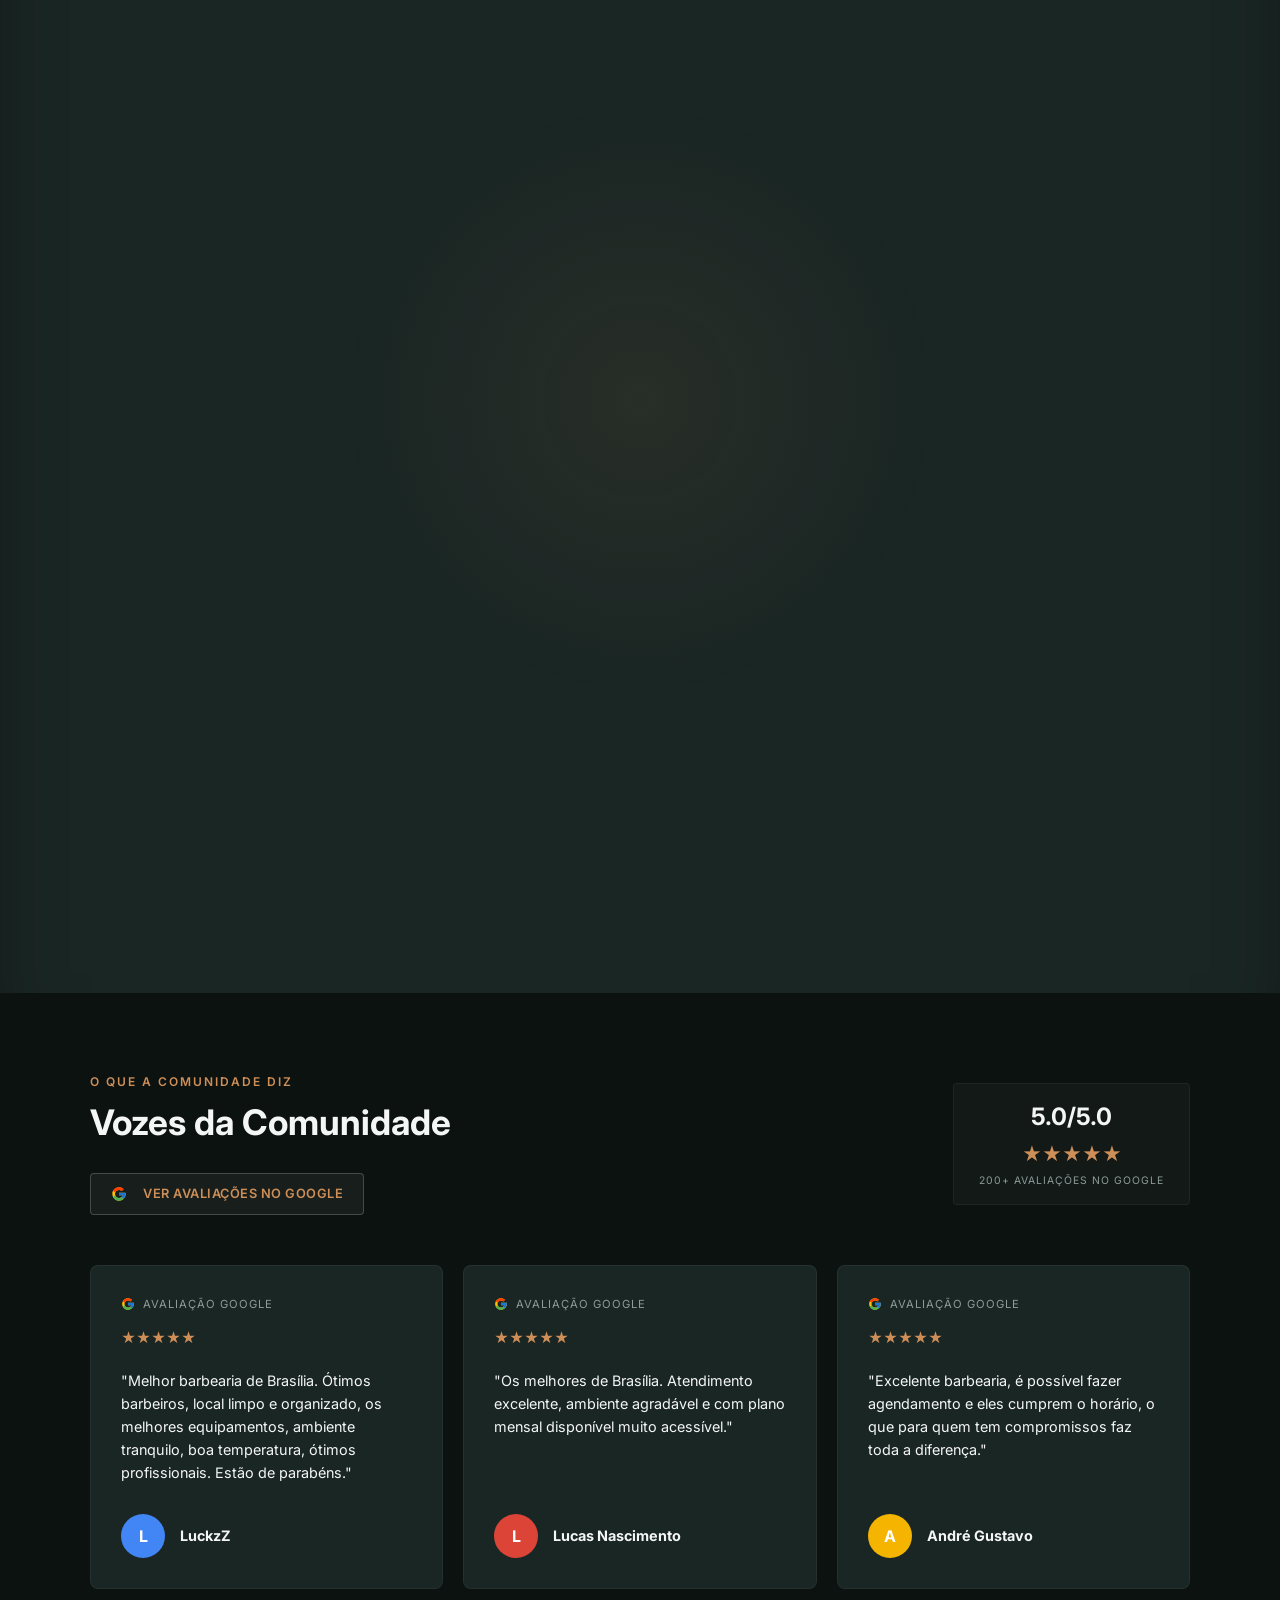
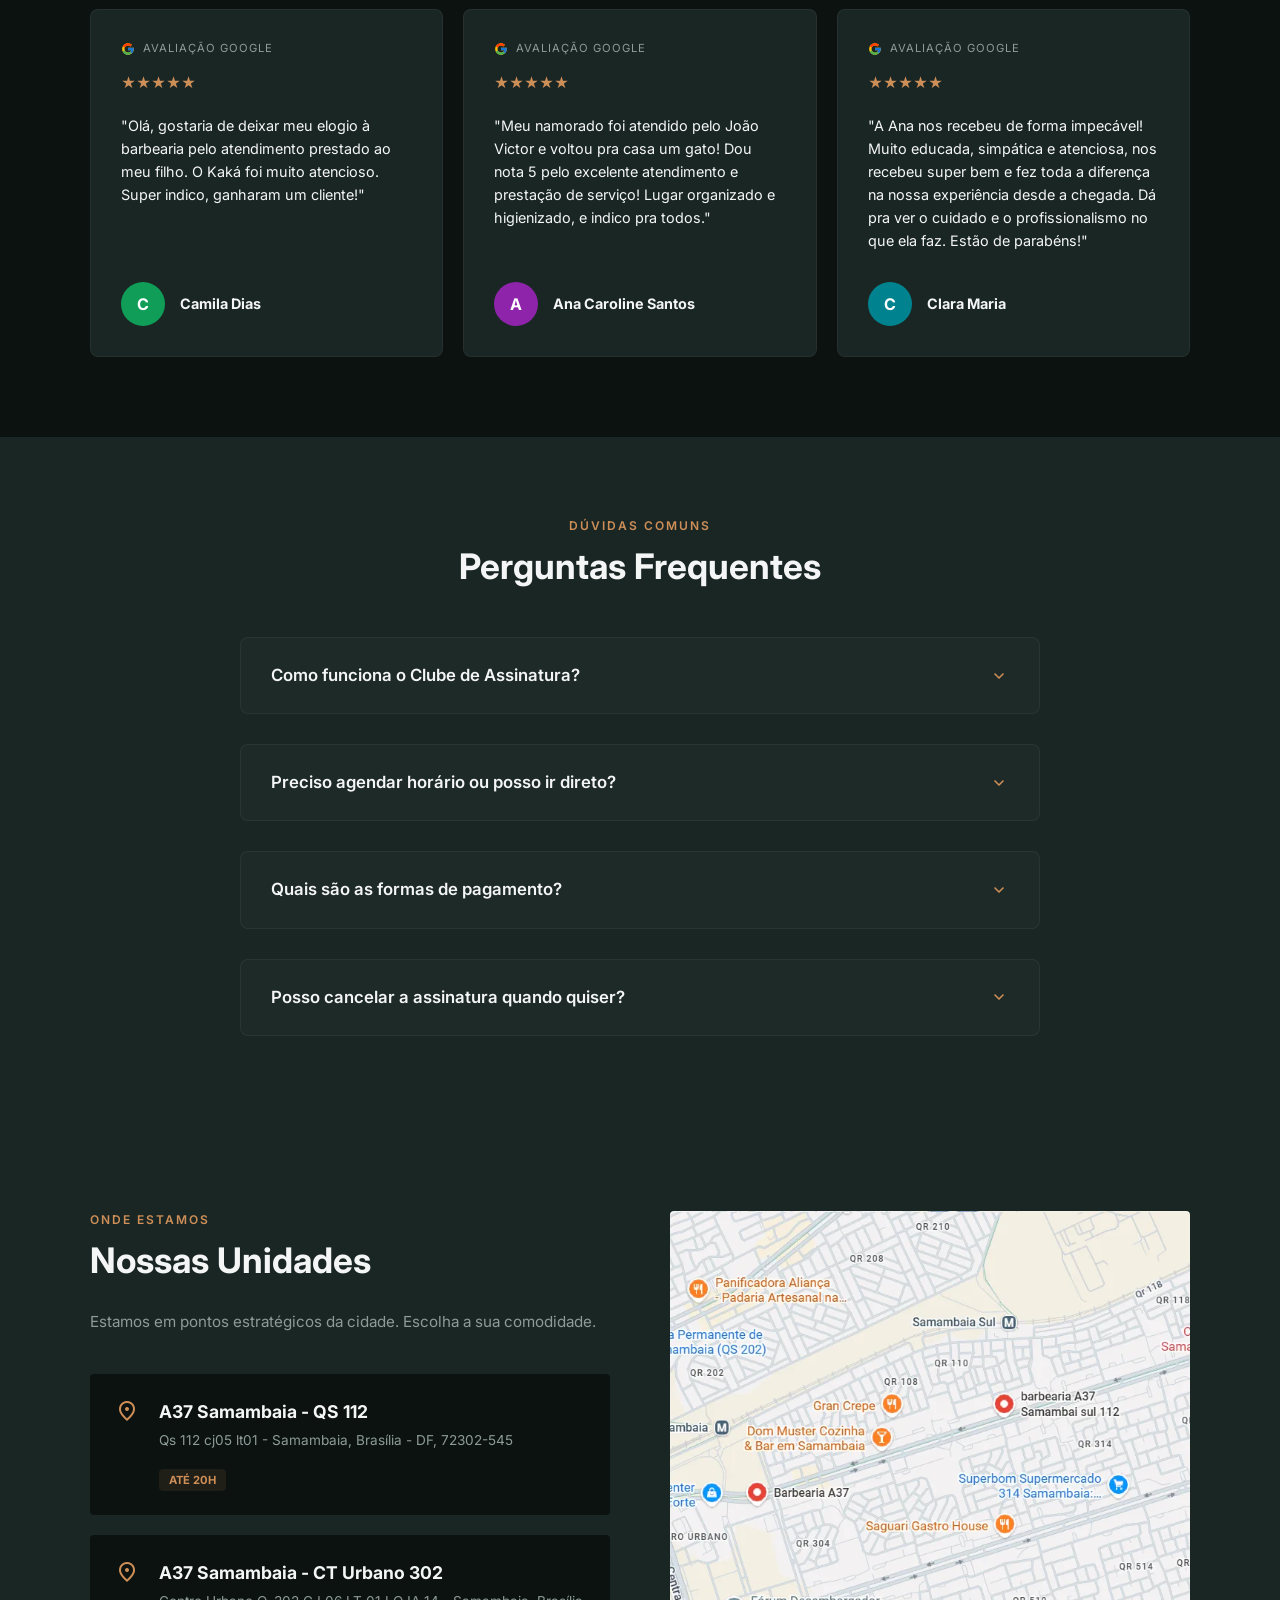
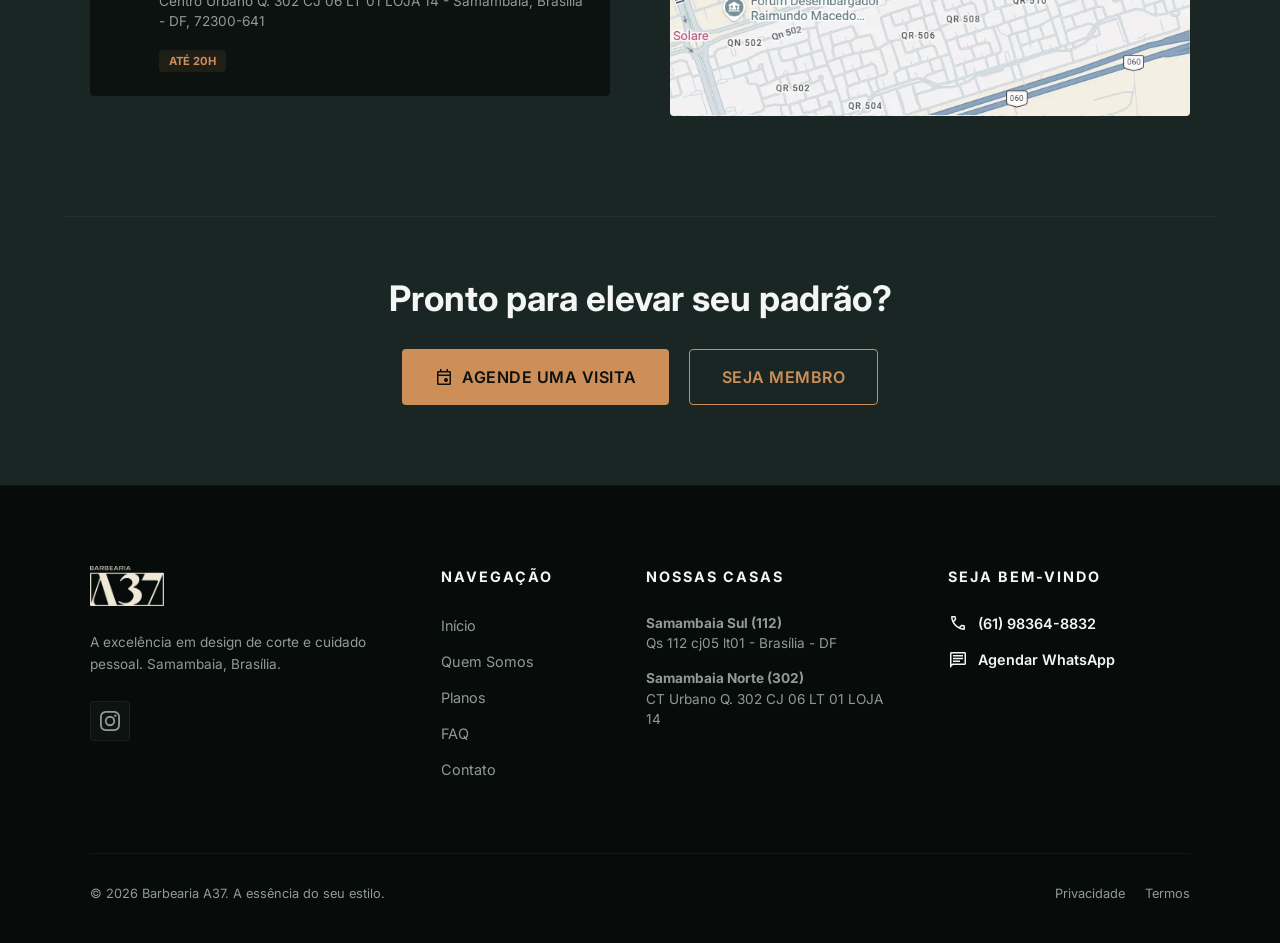
==== commit f3494056: "feat: a11y/SEO/perf 100, ícones inline, varredura de links - Internaliza Instagram/WhatsApp e ícone " ====
--- a/index.html
+++ b/index.html
@@ -12,7 +12,7 @@
     <meta name="geo.position" content="-15.875;-48.073">
     <meta name="ICBM" content="-15.875, -48.073">
     <title>Barbearia A37 | Barbearia por Assinatura em Samambaia, Brasília</title>
-    <link rel="canonical" href="https://barbeariaa37-4db87.web.app/">
+    <link rel="canonical" href="https://barbeariaa37.com.br/">
 
     <!-- Favicons -->
     <link rel="icon" type="image/x-icon" href="/favicon.ico">
@@ -25,23 +25,25 @@
     <!-- Open Graph -->
     <meta property="og:title" content="Barbearia A37 | Barbearia por Assinatura em Samambaia, Brasília">
     <meta property="og:description" content="Barbearia premium por assinatura em Samambaia, Brasília. Cortes e barbas ilimitados a partir de R$69,90/mês. +600 assinantes. Agende agora!">
-    <meta property="og:image" content="https://barbeariaa37-4db87.web.app/og-image.png">
+    <meta property="og:image" content="https://barbeariaa37.com.br/og-image.png">
     <meta property="og:type" content="website">
-    <meta property="og:url" content="https://barbeariaa37-4db87.web.app/">
+    <meta property="og:url" content="https://barbeariaa37.com.br/">
     <meta property="og:locale" content="pt_BR">
     <meta property="og:site_name" content="Barbearia A37">
     <meta name="twitter:card" content="summary_large_image">
     <meta name="twitter:title" content="Barbearia A37 | Barbearia por Assinatura em Samambaia, Brasília">
     <meta name="twitter:description" content="Barbearia premium por assinatura em Samambaia, Brasília. Cortes e barbas ilimitados. Agende pelo app!">
-    <meta name="twitter:image" content="https://barbeariaa37-4db87.web.app/og-image.png">
+    <meta name="twitter:image" content="https://barbeariaa37.com.br/og-image.png">
 
     <!-- Preload hero image para LCP -->
-    <link rel="preload" as="image" href="assets/hero_v3.webp">
+    <link rel="preload" as="image" href="assets/hero_v3.webp" imagesizes="100vw" fetchpriority="high">
 
     <!-- Web App Manifest -->
     <link rel="manifest" href="/site.webmanifest">
 
     <!-- Google Fonts: Inter (geral) e Playfair Display (para o script "Sem Limites") -->
+    <link rel="dns-prefetch" href="https://fonts.googleapis.com">
+    <link rel="dns-prefetch" href="https://fonts.gstatic.com">
     <link rel="preconnect" href="https://fonts.googleapis.com">
     <link rel="preconnect" href="https://fonts.gstatic.com" crossorigin>
     <link
@@ -56,6 +58,20 @@
 </head>
 
 <body>
+
+    <a href="#hero" class="skip-link">Pular para o conteúdo</a>
+
+    <!-- SVG sprite reutilizável (ícone Google) -->
+    <svg width="0" height="0" style="position:absolute" aria-hidden="true" focusable="false">
+        <defs>
+            <symbol id="ico-google" viewBox="0 0 48 48">
+                <path fill="#FFC107" d="M43.611 20.083H42V20H24v8h11.303c-1.649 4.657-6.08 8-11.303 8-6.627 0-12-5.373-12-12s5.373-12 12-12c3.059 0 5.842 1.154 7.961 3.039l5.657-5.657C34.046 6.053 29.268 4 24 4 12.955 4 4 12.955 4 24s8.955 20 20 20 20-8.955 20-20c0-1.341-.138-2.65-.389-3.917z"/>
+                <path fill="#FF3D00" d="M6.306 14.691l6.571 4.819C14.655 15.108 18.961 12 24 12c3.059 0 5.842 1.154 7.961 3.039l5.657-5.657C34.046 6.053 29.268 4 24 4 16.318 4 9.656 8.337 6.306 14.691z"/>
+                <path fill="#4CAF50" d="M24 44c5.166 0 9.86-1.977 13.409-5.192l-6.19-5.238C29.211 35.091 26.715 36 24 36c-5.202 0-9.619-3.317-11.283-7.946l-6.522 5.025C9.505 39.556 16.227 44 24 44z"/>
+                <path fill="#1976D2" d="M43.611 20.083H42V20H24v8h11.303c-.792 2.237-2.231 4.166-4.087 5.571l6.19 5.238C36.971 39.205 44 34 44 24c0-1.341-.138-2.65-.389-3.917z"/>
+            </symbol>
+        </defs>
+    </svg>
 
     <!-- =======================================
          NAVBAR
@@ -82,6 +98,8 @@
         </div>
     </header>
 
+    <main id="conteudo">
+
     <!-- =======================================
          HERO SECTION
          ======================================= -->
@@ -104,7 +122,7 @@
             <div class="hero-subscription-card hero-reveal" style="animation-delay: 1s;">
                 <div class="sub-badge"><span class="material-symbols-outlined">group</span> +600 ASSINANTES</div>
                 <img src="assets/logos/logo_letras_bege.webp" alt="Clube A37" class="hero-club-logo">
-                <h3>Clube Exclusivo</h3>
+                <h2>Clube Exclusivo</h2>
                 <p>Garanta sua <strong>presença impecável</strong> todos os dias com cortes e manutenções ilimitadas.
                 </p>
                 <a href="/plano" class="btn btn-primary btn-block btn-large">Fazer Parte do Clube</a>
@@ -137,7 +155,6 @@
                 <span class="plaque-corner plaque-bl"></span>
                 <span class="plaque-corner plaque-br"></span>
 
-                <span class="section-kicker about-stagger-2">QUEM SOMOS</span>
                 <h2 class="section-title about-stagger-2">
                     A maior e melhor barbearia,<br>
                     <span class="accent-script">por assinatura.</span>
@@ -379,6 +396,7 @@
                         <li><span class="material-symbols-outlined check">check_circle</span> Lavar Cabelo/Secar</li>
                         <li><span class="material-symbols-outlined check">check_circle</span> Produtos de Finalização</li>
                         <li><span class="material-symbols-outlined check">check_circle</span> 10% de desconto em serviços extras e produtos</li>
+                        <li><span class="material-symbols-outlined check parceiros-check">storefront</span> Benefícios e cupons em lojas parceiras</li>
                     </ul>
 
                     <a href="/plano" class="btn btn-primary btn-block mt-auto">Assinar Agora</a>
@@ -400,7 +418,9 @@
                     <ul class="plan-features">
                         <li><span class="material-symbols-outlined check">check_circle</span> Barba Ilimitada</li>
                         <li><span class="material-symbols-outlined check">check_circle</span> Acabamento Incluso</li>
+                        <li><span class="material-symbols-outlined check">check_circle</span> Tratamento com Vapor de Ozônio</li>
                         <li><span class="material-symbols-outlined check">check_circle</span> 10% de desconto em serviços extras e produtos</li>
+                        <li><span class="material-symbols-outlined check parceiros-check">storefront</span> Benefícios e cupons em lojas parceiras</li>
                     </ul>
 
                     <a href="/plano" class="btn btn-primary btn-block mt-auto">Assinar Agora</a>
@@ -422,13 +442,22 @@
 
                     <ul class="plan-features">
                         <li><span class="material-symbols-outlined check">check_circle</span> Corte e Barba Ilimitados</li>
-                        <li><span class="material-symbols-outlined check">check_circle</span> Corte na Máquina Ilimitado</li>
+                        <li><span class="material-symbols-outlined check">check_circle</span> Corte Máquina/Tesoura Ilimitado</li>
                         <li><span class="material-symbols-outlined check">check_circle</span> Tratamento com Vapor de Ozônio</li>
                         <li><span class="material-symbols-outlined check">check_circle</span> 10% de desconto em serviços extras e produtos</li>
+                        <li><span class="material-symbols-outlined check parceiros-check">storefront</span> Benefícios e cupons em lojas parceiras</li>
                     </ul>
 
                     <a href="/plano" class="btn btn-primary btn-block mt-auto">Assinar o Clube</a>
                 </div>
+            </div>
+
+            <div class="parceiros-trigger-wrap">
+                <button id="open-parceiros-modal" class="parceiros-trigger-btn" aria-label="Ver lojas parceiras">
+                    <span class="material-symbols-outlined">storefront</span>
+                    Ver lojas parceiras do Clube
+                    <span class="material-symbols-outlined parceiros-arrow">arrow_forward</span>
+                </button>
             </div>
 
             <p class="pricing-disclaimer text-center">*Sem fidelidade. Cancele quando quiser por telefone ou diretamente na recepção. Planos intransferíveis.
@@ -445,10 +474,9 @@
                 <div style="flex-grow: 1;">
                     <span class="section-kicker">O QUE A COMUNIDADE DIZ</span>
                     <h2 class="section-title text-left">Vozes da Comunidade</h2>
-                    <a href="https://www.google.com/maps/place/?q=place_id:ChIJKRuQCQjTW5MR4-plYnJWnpc&hl=pt-BR&reviews=1" target="_blank" class="btn btn-outline"
+                    <a href="https://www.google.com/maps/place/?q=place_id:ChIJKRuQCQjTW5MR4-plYnJWnpc&hl=pt-BR&reviews=1" target="_blank" rel="noopener noreferrer" class="btn btn-outline"
                         style="padding: 10px 20px; font-size: 0.8rem; margin-top: 15px; border-color: rgba(255,255,255,0.2); background: rgba(255,255,255,0.05);">
-                        <img src="https://www.google.com/favicon.ico" alt="Google"
-                            style="width: 16px; height: 16px; margin-right: 8px; vertical-align: middle;">
+                        <svg style="width: 16px; height: 16px; margin-right: 8px; vertical-align: middle;" aria-hidden="true" focusable="false"><use href="#ico-google"/></svg>
                         Ver Avaliações no Google
                     </a>
                 </div>
@@ -464,18 +492,15 @@
                 <!-- Testimonial 1 -->
                 <div class="testimonial-card">
                     <div class="google-badge">
-                        <img src="https://www.google.com/favicon.ico" alt="Google" style="width: 14px; height: 14px;">
+                        <svg style="width: 14px; height: 14px;" aria-hidden="true" focusable="false"><use href="#ico-google"/></svg>
                         <span>Avaliação Google</span>
                     </div>
                     <div class="stars">★★★★★</div>
-                    <span class="date">Há 2 dias</span>
-                    <p class="review-text">"O conceito de assinatura resgatou minha rotina. Minha farda impecável no meu
-                        dia a dia mostra meu respeito para o meu negócio e facilidade imensa no app. Vale o tempo."</p>
+                    <p class="review-text">"Melhor barbearia de Brasília. Ótimos barbeiros, local limpo e organizado, os melhores equipamentos, ambiente tranquilo, boa temperatura, ótimos profissionais. Estão de parabéns."</p>
                     <div class="reviewer">
-                        <div class="avatar" style="background-color: #4285F4;">M</div>
+                        <div class="avatar" style="background-color: #4285F4;">L</div>
                         <div class="reviewer-info">
-                            <strong>Marcos Oliveira</strong>
-                            <span>Assinante Plano Black</span>
+                            <strong>LuckzZ</strong>
                         </div>
                     </div>
                 </div>
@@ -483,18 +508,15 @@
                 <!-- Testimonial 2 -->
                 <div class="testimonial-card">
                     <div class="google-badge">
-                        <img src="https://www.google.com/favicon.ico" alt="Google" style="width: 14px; height: 14px;">
+                        <svg style="width: 14px; height: 14px;" aria-hidden="true" focusable="false"><use href="#ico-google"/></svg>
                         <span>Avaliação Google</span>
                     </div>
                     <div class="stars">★★★★★</div>
-                    <span class="date">Há 1 mês</span>
-                    <p class="review-text">"Atendimento fenomenal. Já é importante vir pelo serviço, mas o ambiente e as
-                        conversas me deixam relaxado. Recomendo muito aos moradores da região que buscam lugar cativo."</p>
+                    <p class="review-text">"Os melhores de Brasília. Atendimento excelente, ambiente agradável e com plano mensal disponível muito acessível."</p>
                     <div class="reviewer">
                         <div class="avatar" style="background-color: #DB4437;">L</div>
                         <div class="reviewer-info">
-                            <strong>Lucas dos Santos</strong>
-                            <span>Cliente Frequente</span>
+                            <strong>Lucas Nascimento</strong>
                         </div>
                     </div>
                 </div>
@@ -502,19 +524,15 @@
                 <!-- Testimonial 3 -->
                 <div class="testimonial-card">
                     <div class="google-badge">
-                        <img src="https://www.google.com/favicon.ico" alt="Google" style="width: 14px; height: 14px;">
+                        <svg style="width: 14px; height: 14px;" aria-hidden="true" focusable="false"><use href="#ico-google"/></svg>
                         <span>Avaliação Google</span>
                     </div>
                     <div class="stars">★★★★★</div>
-                    <span class="date">Há 5 meses</span>
-                    <p class="review-text">"Assinatura mudou a cultura dos meus rapazes. Tenho o plano focado para levar
-                        a garotada. O comprometimento das figuras que tocam o espaço se traduz em boa vibe, silêncio e
-                        corte."</p>
+                    <p class="review-text">"Excelente barbearia, é possível fazer agendamento e eles cumprem o horário, o que para quem tem compromissos faz toda a diferença."</p>
                     <div class="reviewer">
-                        <div class="avatar" style="background-color: #F4B400;">C</div>
+                        <div class="avatar" style="background-color: #F4B400;">A</div>
                         <div class="reviewer-info">
-                            <strong>Carlos Bastos</strong>
-                            <span>Assinante Plano VIP</span>
+                            <strong>André Gustavo</strong>
                         </div>
                     </div>
                 </div>
@@ -522,18 +540,15 @@
                 <!-- Testimonial 4 -->
                 <div class="testimonial-card">
                     <div class="google-badge">
-                        <img src="https://www.google.com/favicon.ico" alt="Google" style="width: 14px; height: 14px;">
+                        <svg style="width: 14px; height: 14px;" aria-hidden="true" focusable="false"><use href="#ico-google"/></svg>
                         <span>Avaliação Google</span>
                     </div>
                     <div class="stars">★★★★★</div>
-                    <span class="date">Há 2 semanas</span>
-                    <p class="review-text">"O ambiente é incrível, aconchegante e extremamente profissional. A equipe
-                        entende muito de estilo, me senti acolhida e escutada. Recomendo muito!"</p>
+                    <p class="review-text">"Olá, gostaria de deixar meu elogio à barbearia pelo atendimento prestado ao meu filho. O Kaká foi muito atencioso. Super indico, ganharam um cliente!"</p>
                     <div class="reviewer">
-                        <div class="avatar" style="background-color: #0F9D58;">R</div>
+                        <div class="avatar" style="background-color: #0F9D58;">C</div>
                         <div class="reviewer-info">
-                            <strong>Roberta Alves</strong>
-                            <span>Cliente Frequente</span>
+                            <strong>Camila Dias</strong>
                         </div>
                     </div>
                 </div>
@@ -541,18 +556,15 @@
                 <!-- Testimonial 5 -->
                 <div class="testimonial-card">
                     <div class="google-badge">
-                        <img src="https://www.google.com/favicon.ico" alt="Google" style="width: 14px; height: 14px;">
+                        <svg style="width: 14px; height: 14px;" aria-hidden="true" focusable="false"><use href="#ico-google"/></svg>
                         <span>Avaliação Google</span>
                     </div>
                     <div class="stars">★★★★★</div>
-                    <span class="date">Há 3 meses</span>
-                    <p class="review-text">"Assinei o plano e não me arrependo. Atendimento prático e impecável, a
-                        equipe não mede esforços na atenção aos detalhes e manutenção contínua."</p>
+                    <p class="review-text">"Meu namorado foi atendido pelo João Victor e voltou pra casa um gato! Dou nota 5 pelo excelente atendimento e prestação de serviço! Lugar organizado e higienizado, e indico pra todos."</p>
                     <div class="reviewer">
                         <div class="avatar" style="background-color: #8E24AA;">A</div>
                         <div class="reviewer-info">
-                            <strong>André Silva</strong>
-                            <span>Assinante Plano VIP</span>
+                            <strong>Ana Caroline Santos</strong>
                         </div>
                     </div>
                 </div>
@@ -560,18 +572,15 @@
                 <!-- Testimonial 6 -->
                 <div class="testimonial-card">
                     <div class="google-badge">
-                        <img src="https://www.google.com/favicon.ico" alt="Google" style="width: 14px; height: 14px;">
+                        <svg style="width: 14px; height: 14px;" aria-hidden="true" focusable="false"><use href="#ico-google"/></svg>
                         <span>Avaliação Google</span>
                     </div>
                     <div class="stars">★★★★★</div>
-                    <span class="date">Há 4 meses</span>
-                    <p class="review-text">"Espaço super bem estruturado e com um padrão de excelência altíssimo para
-                        todos os clientes. Além disso o agendamento pelo app adianta demais a minha vida!"</p>
+                    <p class="review-text">"A Ana nos recebeu de forma impecável! Muito educada, simpática e atenciosa, nos recebeu super bem e fez toda a diferença na nossa experiência desde a chegada. Dá pra ver o cuidado e o profissionalismo no que ela faz. Estão de parabéns!"</p>
                     <div class="reviewer">
-                        <div class="avatar" style="background-color: #00838F;">J</div>
+                        <div class="avatar" style="background-color: #00838F;">C</div>
                         <div class="reviewer-info">
-                            <strong>Joana Diniz</strong>
-                            <span>Cliente Frequente</span>
+                            <strong>Clara Maria</strong>
                         </div>
                     </div>
                 </div>
@@ -650,22 +659,22 @@
                     <p class="locations-desc">Estamos em pontos estratégicos da cidade. Escolha a sua comodidade.
                     </p>
 
-                    <a href="https://maps.app.goo.gl/wS2Mb44JUfEftJAV7" target="_blank" class="unit-card-link">
+                    <a href="https://maps.app.goo.gl/wS2Mb44JUfEftJAV7" target="_blank" rel="noopener noreferrer" class="unit-card-link">
                         <div class="unit-card">
                             <span class="material-symbols-outlined map-icon">location_on</span>
                             <div class="unit-info">
-                                <h4 class="unit-name">A37 Samambaia - QS 112</h4>
+                                <h3 class="unit-name">A37 Samambaia - QS 112</h3>
                                 <p class="unit-address">Qs 112 cj05 lt01 - Samambaia, Brasília - DF, 72302-545</p>
                                 <span class="unit-status open">ATÉ 20H</span>
                             </div>
                         </div>
                     </a>
 
-                    <a href="https://maps.app.goo.gl/N4qZqVY6TG4vUXvf8" target="_blank" class="unit-card-link">
+                    <a href="https://maps.app.goo.gl/N4qZqVY6TG4vUXvf8" target="_blank" rel="noopener noreferrer" class="unit-card-link">
                         <div class="unit-card">
                             <span class="material-symbols-outlined map-icon">location_on</span>
                             <div class="unit-info">
-                                <h4 class="unit-name">A37 Samambaia - CT Urbano 302</h4>
+                                <h3 class="unit-name">A37 Samambaia - CT Urbano 302</h3>
                                 <p class="unit-address">Centro Urbano Q. 302 CJ 06 LT 01 LOJA 14 - Samambaia, Brasília - DF, 72300-641</p>
                                 <span class="unit-status open">ATÉ 20H</span>
                             </div>
@@ -673,7 +682,7 @@
                     </a>
                 </div>
 
-                <a href="https://maps.app.goo.gl/N4qZqVY6TG4vUXvf8" target="_blank" class="locations-map-placeholder"
+                <a href="https://maps.app.goo.gl/N4qZqVY6TG4vUXvf8" target="_blank" rel="noopener noreferrer" class="locations-map-placeholder"
                     style="background: url('assets/gerais/mapa.webp') center/cover; border: 1px solid rgba(255,255,255,0.1); display: block;"
                     aria-label="Ver mapa da Barbearia A37 no Google Maps">
                 </a>
@@ -694,6 +703,8 @@
         </div>
     </section>
 
+    </main>
+
     <!-- =======================================
          FOOTER
          ======================================= -->
@@ -702,25 +713,22 @@
             <!-- Coluna 1: Logo e Descrição -->
             <div class="footer-col branding">
                 <div class="footer-logo">
-                    <img src="assets/logos/logo_letras_bege.webp" alt="Barbearia A37"
+                    <img src="assets/logos/logo_letras_bege.webp" alt="Barbearia A37" loading="lazy"
                         style="height: 40px; margin-bottom: 20px;">
                 </div>
                 <p class="footer-about">A excelência em design de corte e cuidado pessoal. Samambaia, Brasília.</p>
                 <div class="footer-social">
-                    <a href="https://instagram.com/barbeariaa37" target="_blank" title="Instagram">
-                        <img src="https://upload.wikimedia.org/wikipedia/commons/e/e7/Instagram_logo_2016.svg"
-                            alt="Instagram" style="width: 20px; height: 20px;">
-                    </a>
-                    <a href="#" target="_blank" title="Facebook">
-                        <img src="https://upload.wikimedia.org/wikipedia/commons/b/b8/2021_Facebook_icon.svg"
-                            alt="Facebook" style="width: 20px; height: 20px;">
+                    <a href="https://instagram.com/barbeariaa37" target="_blank" rel="noopener noreferrer" aria-label="Instagram Barbearia A37">
+                        <svg xmlns="http://www.w3.org/2000/svg" viewBox="0 0 24 24" width="20" height="20" fill="currentColor" aria-hidden="true" focusable="false">
+                            <path d="M12 2.16c3.2 0 3.58.01 4.85.07 1.17.05 1.8.25 2.23.41.56.22.96.48 1.38.9.42.42.68.82.9 1.38.16.42.36 1.06.41 2.23.06 1.27.07 1.65.07 4.85s-.01 3.58-.07 4.85c-.05 1.17-.25 1.8-.41 2.23-.22.56-.48.96-.9 1.38-.42.42-.82.68-1.38.9-.42.16-1.06.36-2.23.41-1.27.06-1.65.07-4.85.07s-3.58-.01-4.85-.07c-1.17-.05-1.8-.25-2.23-.41-.56-.22-.96-.48-1.38-.9-.42-.42-.68-.82-.9-1.38-.16-.42-.36-1.06-.41-2.23C2.17 15.58 2.16 15.2 2.16 12s.01-3.58.07-4.85c.05-1.17.25-1.8.41-2.23.22-.56.48-.96.9-1.38.42-.42.82-.68 1.38-.9.42-.16 1.06-.36 2.23-.41C8.42 2.17 8.8 2.16 12 2.16M12 0C8.74 0 8.33.01 7.05.07 5.78.13 4.9.33 4.14.63c-.79.31-1.46.72-2.13 1.39C1.34 2.69.93 3.36.62 4.14.32 4.9.13 5.78.07 7.05.01 8.33 0 8.74 0 12s.01 3.67.07 4.95c.06 1.27.26 2.15.56 2.91.31.79.72 1.46 1.39 2.13.67.67 1.34 1.08 2.13 1.39.76.3 1.64.5 2.91.56C8.33 23.99 8.74 24 12 24s3.67-.01 4.95-.07c1.27-.06 2.15-.26 2.91-.56.79-.31 1.46-.72 2.13-1.39.67-.67 1.08-1.34 1.39-2.13.3-.76.5-1.64.56-2.91.06-1.28.07-1.69.07-4.95s-.01-3.67-.07-4.95c-.06-1.27-.26-2.15-.56-2.91-.31-.79-.72-1.46-1.39-2.13C21.31 1.34 20.64.93 19.86.62 19.1.32 18.22.13 16.95.07 15.67.01 15.26 0 12 0zm0 5.84A6.16 6.16 0 1 0 12 18.16 6.16 6.16 0 0 0 12 5.84zm0 10.16A4 4 0 1 1 12 8a4 4 0 0 1 0 8zm6.41-11.85a1.44 1.44 0 1 0 0 2.88 1.44 1.44 0 0 0 0-2.88z"/>
+                        </svg>
                     </a>
                 </div>
             </div>
 
             <!-- Coluna 2: Navegação -->
             <div class="footer-col nav">
-                <h4>Navegação</h4>
+                <h3 class="footer-heading">Navegação</h3>
                 <ul>
                     <li><a href="#hero">Início</a></li>
                     <li><a href="#time">Quem Somos</a></li>
@@ -732,14 +740,14 @@
 
             <!-- Coluna 3: Nossas Casas (Endereços) -->
             <div class="footer-col addresses">
-                <h4>Nossas Casas</h4>
-                <a href="https://maps.app.goo.gl/wS2Mb44JUfEftJAV7" target="_blank" class="footer-address-link">
+                <h3 class="footer-heading">Nossas Casas</h3>
+                <a href="https://maps.app.goo.gl/wS2Mb44JUfEftJAV7" target="_blank" rel="noopener noreferrer" class="footer-address-link">
                     <div class="footer-address">
                         <p><strong>Samambaia Sul (112)</strong><br>
                             Qs 112 cj05 lt01 - Brasília - DF</p>
                     </div>
                 </a>
-                <a href="https://maps.app.goo.gl/N4qZqVY6TG4vUXvf8" target="_blank" class="footer-address-link">
+                <a href="https://maps.app.goo.gl/N4qZqVY6TG4vUXvf8" target="_blank" rel="noopener noreferrer" class="footer-address-link">
                     <div class="footer-address" style="margin-top: 15px;">
                         <p><strong>Samambaia Norte (302)</strong><br>
                             CT Urbano Q. 302 CJ 06 LT 01 LOJA 14</p>
@@ -749,12 +757,12 @@
 
             <!-- Coluna 4: Contato -->
             <div class="footer-col contact">
-                <h4>Seja Bem-vindo</h4>
+                <h3 class="footer-heading">Seja Bem-vindo</h3>
                 <div class="contact-info">
                     <a href="tel:+5561983648832" class="contact-link">
                         <span class="material-symbols-outlined">call</span> (61) 98364-8832
                     </a>
-                    <a href="https://wa.me/5561983648832" target="_blank" class="contact-link">
+                    <a href="https://wa.me/5561983648832" target="_blank" rel="noopener noreferrer" class="contact-link">
                         <span class="material-symbols-outlined">chat</span> Agendar WhatsApp
                     </a>
                 </div>
@@ -766,24 +774,58 @@
                 &copy; 2026 Barbearia A37. A essência do seu estilo.
             </div>
             <div class="footer-legal">
-                <a href="#" id="open-privacy">Privacidade</a>
-                <a href="#" id="open-terms">Termos</a>
+                <button type="button" id="open-privacy" class="footer-legal-link">Privacidade</button>
+                <button type="button" id="open-terms" class="footer-legal-link">Termos</button>
             </div>
         </div>
     </footer>
 
     <!-- Botão Flutuante WhatsApp -->
-    <a href="https://wa.me/5561983648832" class="whatsapp-float" target="_blank">
-        <img src="https://upload.wikimedia.org/wikipedia/commons/6/6b/WhatsApp.svg" alt="WhatsApp">
+    <a href="https://wa.me/5561983648832" class="whatsapp-float" target="_blank" rel="noopener noreferrer" aria-label="Falar no WhatsApp">
+        <svg xmlns="http://www.w3.org/2000/svg" viewBox="0 0 24 24" fill="currentColor" aria-hidden="true" focusable="false">
+            <path d="M17.472 14.382c-.297-.149-1.758-.867-2.03-.967-.273-.099-.471-.148-.67.15-.197.297-.767.966-.94 1.164-.173.199-.347.223-.644.075-.297-.15-1.255-.463-2.39-1.475-.883-.788-1.48-1.761-1.653-2.059-.173-.297-.018-.458.13-.606.134-.133.298-.347.446-.52.149-.174.198-.298.298-.497.099-.198.05-.371-.025-.52-.075-.149-.669-1.612-.916-2.207-.242-.579-.487-.5-.669-.51-.173-.008-.371-.01-.57-.01-.198 0-.52.074-.792.372-.272.297-1.04 1.016-1.04 2.479 0 1.462 1.065 2.875 1.213 3.074.149.198 2.096 3.2 5.077 4.487.709.306 1.262.489 1.694.625.712.227 1.36.195 1.871.118.571-.085 1.758-.719 2.006-1.413.248-.694.248-1.289.173-1.413-.074-.124-.272-.198-.57-.347m-5.421 7.403h-.004a9.87 9.87 0 0 1-5.031-1.378l-.361-.214-3.741.982.998-3.648-.235-.374a9.86 9.86 0 0 1-1.51-5.26c.001-5.45 4.436-9.884 9.888-9.884 2.64 0 5.122 1.03 6.988 2.898a9.825 9.825 0 0 1 2.893 6.994c-.003 5.45-4.437 9.884-9.885 9.884m8.413-18.297A11.815 11.815 0 0 0 12.05 0C5.495 0 .16 5.335.157 11.892c0 2.096.547 4.142 1.588 5.945L.057 24l6.305-1.654a11.882 11.882 0 0 0 5.683 1.448h.005c6.554 0 11.89-5.335 11.893-11.893A11.821 11.821 0 0 0 20.464 3.488"/>
+        </svg>
         <span>TIRE SUAS DÚVIDAS</span>
     </a>
 
     <!-- Modal de Políticas e Termos -->
-    <div class="modal-overlay" id="legal-modal">
+    <div class="modal-overlay" id="legal-modal" role="dialog" aria-modal="true" aria-labelledby="modal-title" aria-label="Documentos legais">
         <div class="modal-content glass-panel">
             <span class="modal-close" id="close-modal">&times;</span>
             <h2 id="modal-title" class="section-title text-left" style="font-size: 1.8rem; margin-bottom: 20px;"></h2>
             <div class="modal-body text-muted" id="modal-body" style="line-height: 1.6; font-size: 0.95rem;"></div>
+        </div>
+    </div>
+
+    <!-- Modal de Parceiros -->
+    <div id="parceiros-modal" class="modal-overlay" role="dialog" aria-modal="true" aria-labelledby="parceiros-modal-title">
+        <div class="modal-content parceiros-modal-content">
+            <span class="modal-close" id="close-parceiros-modal" aria-label="Fechar">&times;</span>
+            <h3 id="parceiros-modal-title" class="plan-modal-name">Lojas Parceiras</h3>
+            <p class="parceiros-modal-subtitle">Benefícios e cupons exclusivos para assinantes do Clube A37.</p>
+            <div class="parceiros-grid">
+                <div class="parceiro-card">
+                    <img src="assets/parceiros/acaipurissimo.webp" alt="Açaí Puríssimo" loading="lazy">
+                </div>
+                <div class="parceiro-card">
+                    <img src="assets/parceiros/alcance.webp" alt="Alcance" loading="lazy">
+                </div>
+                <div class="parceiro-card">
+                    <img src="assets/parceiros/bluefit.webp" alt="Bluefit" loading="lazy">
+                </div>
+                <div class="parceiro-card">
+                    <img src="assets/parceiros/cafecontempo.webp" alt="Café Contempo" loading="lazy">
+                </div>
+                <div class="parceiro-card">
+                    <img src="assets/parceiros/milkymoo.webp" alt="Milky Moo" loading="lazy">
+                </div>
+                <div class="parceiro-card">
+                    <img src="assets/parceiros/stationburger.webp" alt="Station Burger" loading="lazy">
+                </div>
+                <div class="parceiro-card">
+                    <img src="assets/parceiros/wsouza.webp" alt="W. Souza" loading="lazy">
+                </div>
+            </div>
         </div>
     </div>
 
@@ -797,7 +839,7 @@
         </div>
     </div>
 
-    <script src="script.js"></script>
+    <script src="script.js" defer></script>
 
     <!-- Schema.org LocalBusiness JSON-LD -->
     <script type="application/ld+json">
@@ -806,18 +848,18 @@
       "@graph": [
         {
           "@type": "Organization",
-          "@id": "https://barbeariaa37-4db87.web.app/#organization",
+          "@id": "https://barbeariaa37.com.br/#organization",
           "name": "Barbearia A37",
-          "url": "https://barbeariaa37-4db87.web.app/",
-          "logo": "https://barbeariaa37-4db87.web.app/assets/logos/logo_letras_bege.webp",
+          "url": "https://barbeariaa37.com.br/",
+          "logo": "https://barbeariaa37.com.br/assets/logos/logo_letras_bege.webp",
           "sameAs": ["https://instagram.com/barbeariaa37"]
         },
         {
           "@type": "HairSalon",
-          "@id": "https://barbeariaa37-4db87.web.app/#unidade-qs112",
+          "@id": "https://barbeariaa37.com.br/#unidade-qs112",
           "name": "Barbearia A37 — Samambaia QS 112",
-          "image": "https://barbeariaa37-4db87.web.app/og-image.png",
-          "url": "https://barbeariaa37-4db87.web.app/",
+          "image": "https://barbeariaa37.com.br/og-image.png",
+          "url": "https://barbeariaa37.com.br/",
           "telephone": "+55-61-98364-8832",
           "priceRange": "R$69–R$119/mês",
           "address": {
@@ -846,14 +888,14 @@
             "ratingValue": "5.0",
             "reviewCount": "200"
           },
-          "parentOrganization": { "@id": "https://barbeariaa37-4db87.web.app/#organization" }
+          "parentOrganization": { "@id": "https://barbeariaa37.com.br/#organization" }
         },
         {
           "@type": "HairSalon",
-          "@id": "https://barbeariaa37-4db87.web.app/#unidade-302",
+          "@id": "https://barbeariaa37.com.br/#unidade-302",
           "name": "Barbearia A37 — Samambaia CT Urbano 302",
-          "image": "https://barbeariaa37-4db87.web.app/og-image.png",
-          "url": "https://barbeariaa37-4db87.web.app/",
+          "image": "https://barbeariaa37.com.br/og-image.png",
+          "url": "https://barbeariaa37.com.br/",
           "telephone": "+55-61-98364-8832",
           "priceRange": "R$69–R$119/mês",
           "address": {
@@ -877,7 +919,7 @@
             "ratingValue": "5.0",
             "reviewCount": "200"
           },
-          "parentOrganization": { "@id": "https://barbeariaa37-4db87.web.app/#organization" }
+          "parentOrganization": { "@id": "https://barbeariaa37.com.br/#organization" }
         }
       ]
     }
--- a/styles.css
+++ b/styles.css
@@ -134,6 +134,43 @@
 .btn-large { padding: 15px 32px; font-size: 1rem; }
 .mt-auto { margin-top: auto; }
 
+/* ── Skip link (a11y) ── */
+.skip-link {
+  position: absolute;
+  left: -9999px;
+  top: 0;
+  z-index: 10001;
+  background: var(--accent-gold);
+  color: var(--text-dark);
+  padding: 12px 20px;
+  font-weight: 700;
+  border-radius: 0 0 var(--radius-sm) 0;
+  text-decoration: none;
+}
+.skip-link:focus {
+  left: 0;
+}
+
+/* ── Foco por teclado (a11y WCAG 2.4.7) ── */
+a:focus-visible,
+button:focus-visible,
+.btn:focus-visible,
+input:focus-visible,
+textarea:focus-visible,
+[tabindex]:focus-visible {
+  outline: 2px solid var(--accent-gold);
+  outline-offset: 3px;
+  border-radius: 2px;
+}
+
+.plan-info-btn:focus-visible {
+  outline: none;
+}
+.plan-info-btn:focus-visible::before {
+  outline: 2px solid var(--accent-gold);
+  outline-offset: 3px;
+}
+
 /* ── Ícones do Material Symbols ── */
 .material-symbols-outlined {
   vertical-align: middle;
@@ -302,7 +339,7 @@
   margin-bottom: 10px;
 }
 
-.hero-subscription-card h3 {
+.hero-subscription-card h2 {
   font-family: var(--font-script);
   font-size: 3rem;
   color: var(--accent-gold);
@@ -712,6 +749,8 @@
   border: 1px solid rgba(255, 255, 255, 0.05);
   transition: all 0.5s cubic-bezier(0.4, 0, 0.2, 1);
   cursor: pointer;
+  content-visibility: auto;
+  contain-intrinsic-size: 1px 400px;
 }
 
 /* Staggered look */
@@ -1049,9 +1088,8 @@
 .pricing-grid {
   position: relative;
   z-index: 5;
-  display: flex;
-  flex-wrap: wrap;
-  justify-content: center;
+  display: grid;
+  grid-template-columns: repeat(3, 1fr);
   gap: 30px;
   max-width: 1150px;
   margin: 60px auto 0;
@@ -1064,12 +1102,13 @@
   -webkit-backdrop-filter: blur(40px);
   border: 1px solid rgba(255, 255, 255, 0.08);
   border-radius: var(--radius-md);
-  padding: 45px 35px;
+  padding: 35px 28px;
   transition: all 0.6s cubic-bezier(0.4, 0, 0.2, 1);
-  display: flex;
-  flex-direction: column;
-  flex: 1 1 290px;
-  max-width: 360px;
+  display: grid;
+  grid-row: span 6;
+  grid-template-rows: subgrid;
+  row-gap: 0;
+  align-items: start;
 }
 
 .pricing-card:hover {
@@ -1082,34 +1121,48 @@
 .pricing-card.accent-card {
   background: rgba(205, 142, 87, 0.04);
   border-color: rgba(205, 142, 87, 0.2);
-  transform: scale(1.04);
   box-shadow: 0 30px 80px -20px rgba(205, 142, 87, 0.25);
 }
 
 .pricing-card.accent-card:hover {
-  transform: translateY(-10px) scale(1.04);
+  transform: translateY(-10px);
 }
 
 .plan-info-btn {
   position: absolute;
-  top: 18px;
-  right: 18px;
+  top: 5px;
+  right: 5px;
+  width: 44px;
+  height: 44px;
+  border-radius: 50%;
+  border: none;
+  background: transparent;
+  color: var(--text-muted);
+  font-size: 0;
+  cursor: pointer;
+  display: flex;
+  align-items: center;
+  justify-content: center;
+  padding: 0;
+  transition: color 0.2s;
+}
+
+.plan-info-btn::before {
+  content: "?";
+  display: flex;
+  align-items: center;
+  justify-content: center;
   width: 26px;
   height: 26px;
   border-radius: 50%;
   border: 1px solid rgba(255, 255, 255, 0.2);
   background: rgba(255, 255, 255, 0.08);
-  color: var(--text-muted);
   font-size: 0.8rem;
   font-weight: 700;
-  cursor: pointer;
-  display: flex;
-  align-items: center;
-  justify-content: center;
   transition: background 0.2s, border-color 0.2s, color 0.2s;
 }
 
-.plan-info-btn:hover {
+.plan-info-btn:hover::before {
   background: rgba(205, 142, 87, 0.2);
   border-color: var(--accent-gold);
   color: var(--accent-gold);
@@ -1189,16 +1242,16 @@
 }
 
 .card-icon {
-  margin-bottom: 20px;
+  margin-bottom: 12px;
   opacity: 0.8;
 }
 .card-icon span { font-size: 35px; color: var(--accent-gold); }
 
-.plan-name { font-size: 1.5rem; font-weight: 700; margin-bottom: 10px; }
-.plan-desc { font-size: 0.85rem; color: var(--text-muted); margin-bottom: 30px; }
+.plan-name { font-size: 1.4rem; font-weight: 700; margin-bottom: 8px; }
+.plan-desc { font-size: 0.85rem; color: var(--text-muted); margin-bottom: 14px; }
 
 .plan-price {
-  margin: 30px 0;
+  margin: 14px 0;
   display: flex;
   align-items: baseline;
   gap: 6px;
@@ -1209,7 +1262,7 @@
 .period { font-size: 1rem; color: var(--text-muted); }
 
 .plan-features {
-  margin: 40px 0;
+  margin: 22px 0;
   list-style: none;
 }
 
@@ -1217,8 +1270,8 @@
   display: flex;
   align-items: center;
   gap: 15px;
-  margin-bottom: 20px;
-  font-size: 1rem;
+  margin-bottom: 13px;
+  font-size: 0.95rem;
   color: #CCC;
 }
 
@@ -1305,8 +1358,7 @@
   letter-spacing: 1px;
 }
 
-.testimonial-card .stars { color: var(--accent-gold); font-size: 0.9rem; margin-bottom: 5px; }
-.testimonial-card .date { font-size: 0.75rem; color: var(--text-muted); margin-bottom: 20px; display: block; }
+.testimonial-card .stars { color: var(--accent-gold); font-size: 0.9rem; margin-bottom: 20px; }
 .review-text {
   font-size: 0.9rem;
   color: var(--text-white);
@@ -1524,7 +1576,8 @@
   margin-bottom: 60px;
 }
 
-.footer-col h4 {
+.footer-col h4,
+.footer-col .footer-heading {
   font-size: 0.9rem;
   color: var(--text-white);
   text-transform: uppercase;
@@ -1604,7 +1657,17 @@
 }
 
 .footer-legal { display: flex; gap: 20px; }
-.footer-legal a:hover { color: var(--accent-gold); }
+.footer-legal a:hover,
+.footer-legal-link:hover { color: var(--accent-gold); }
+.footer-legal-link {
+  background: none;
+  border: 0;
+  padding: 0;
+  font: inherit;
+  color: inherit;
+  cursor: pointer;
+  transition: color 0.3s ease;
+}
 
 @media (max-width: 900px) {
   .footer-grid { grid-template-columns: 1fr 1fr; gap: 40px; }
@@ -1613,6 +1676,7 @@
 @media (max-width: 600px) {
   .footer-grid { grid-template-columns: 1fr; }
   .footer-bottom { flex-direction: column; gap: 20px; text-align: center; }
+  .site-footer { padding-bottom: 110px; }
 }
 
 /* ── ANIMAÇÕES & RESPONSIVO ─────────────────────────────── */
@@ -1739,7 +1803,8 @@
   
   /* Pricing */
   .pricing-section { padding: 80px 5% 60px; }
-  .pricing-card { padding: 35px 25px; }
+  .pricing-grid { grid-template-columns: 1fr; }
+  .pricing-card { padding: 35px 25px; grid-row: span 1; grid-template-rows: none; display: flex; flex-direction: column; }
   .amount { font-size: 2.8rem; }
   .plan-name { font-size: 1.3rem; }
   .sub-milestone-banner { font-size: 0.8rem; padding: 12px 20px; text-align: center; }
@@ -1891,9 +1956,11 @@
   max-width: 200px;
 }
 
-.whatsapp-float img {
+.whatsapp-float img,
+.whatsapp-float svg {
   width: 28px;
   height: 28px;
+  flex-shrink: 0;
 }
 
 @media (max-width: 600px) {
@@ -1976,3 +2043,103 @@
 .modal-body li {
   margin-bottom: 8px;
 }
+
+/* ── PARCEIROS ──────────────────────────────────────────── */
+.plan-features .parceiros-check {
+  color: var(--accent-gold);
+  font-size: 1.1rem;
+}
+
+.parceiros-trigger-wrap {
+  display: flex;
+  justify-content: center;
+  margin: 28px 0 8px;
+}
+
+.parceiros-trigger-btn {
+  display: inline-flex;
+  align-items: center;
+  gap: 8px;
+  background: transparent;
+  border: 1px solid rgba(205, 142, 87, 0.35);
+  border-radius: 50px;
+  padding: 10px 22px;
+  color: var(--accent-gold);
+  font-family: var(--font-main);
+  font-size: 0.88rem;
+  font-weight: 500;
+  letter-spacing: 0.04em;
+  cursor: pointer;
+  transition: background 0.25s, border-color 0.25s, gap 0.25s;
+}
+
+.parceiros-trigger-btn:hover {
+  background: rgba(205, 142, 87, 0.08);
+  border-color: var(--accent-gold);
+  gap: 12px;
+}
+
+.parceiros-trigger-btn .material-symbols-outlined {
+  font-size: 1.1rem;
+}
+
+.parceiros-arrow {
+  transition: transform 0.25s;
+}
+
+.parceiros-trigger-btn:hover .parceiros-arrow {
+  transform: translateX(4px);
+}
+
+.parceiros-modal-content {
+  max-width: 720px;
+  padding: 45px 40px 40px;
+}
+
+.parceiros-modal-subtitle {
+  color: var(--text-muted);
+  font-size: 0.9rem;
+  margin-bottom: 28px;
+  margin-top: 6px;
+}
+
+.parceiros-grid {
+  display: flex;
+  flex-wrap: wrap;
+  justify-content: center;
+  gap: 14px;
+}
+
+.parceiro-card {
+  flex: 0 0 calc(25% - 11px);
+  background: rgba(255, 255, 255, 0.03);
+  border: 1px solid rgba(255, 255, 255, 0.07);
+  border-radius: var(--radius-md);
+  overflow: hidden;
+  aspect-ratio: 1 / 1;
+  display: flex;
+  align-items: center;
+  justify-content: center;
+  transition: border-color 0.25s, transform 0.25s;
+}
+
+.parceiro-card:hover {
+  border-color: rgba(205, 142, 87, 0.4);
+  transform: scale(1.03);
+}
+
+.parceiro-card img {
+  width: 100%;
+  height: 100%;
+  object-fit: cover;
+  display: block;
+}
+
+@media (max-width: 600px) {
+  .parceiro-card {
+    flex: 0 0 calc(50% - 7px);
+  }
+  .parceiros-modal-content {
+    padding: 35px 20px 28px;
+  }
+}
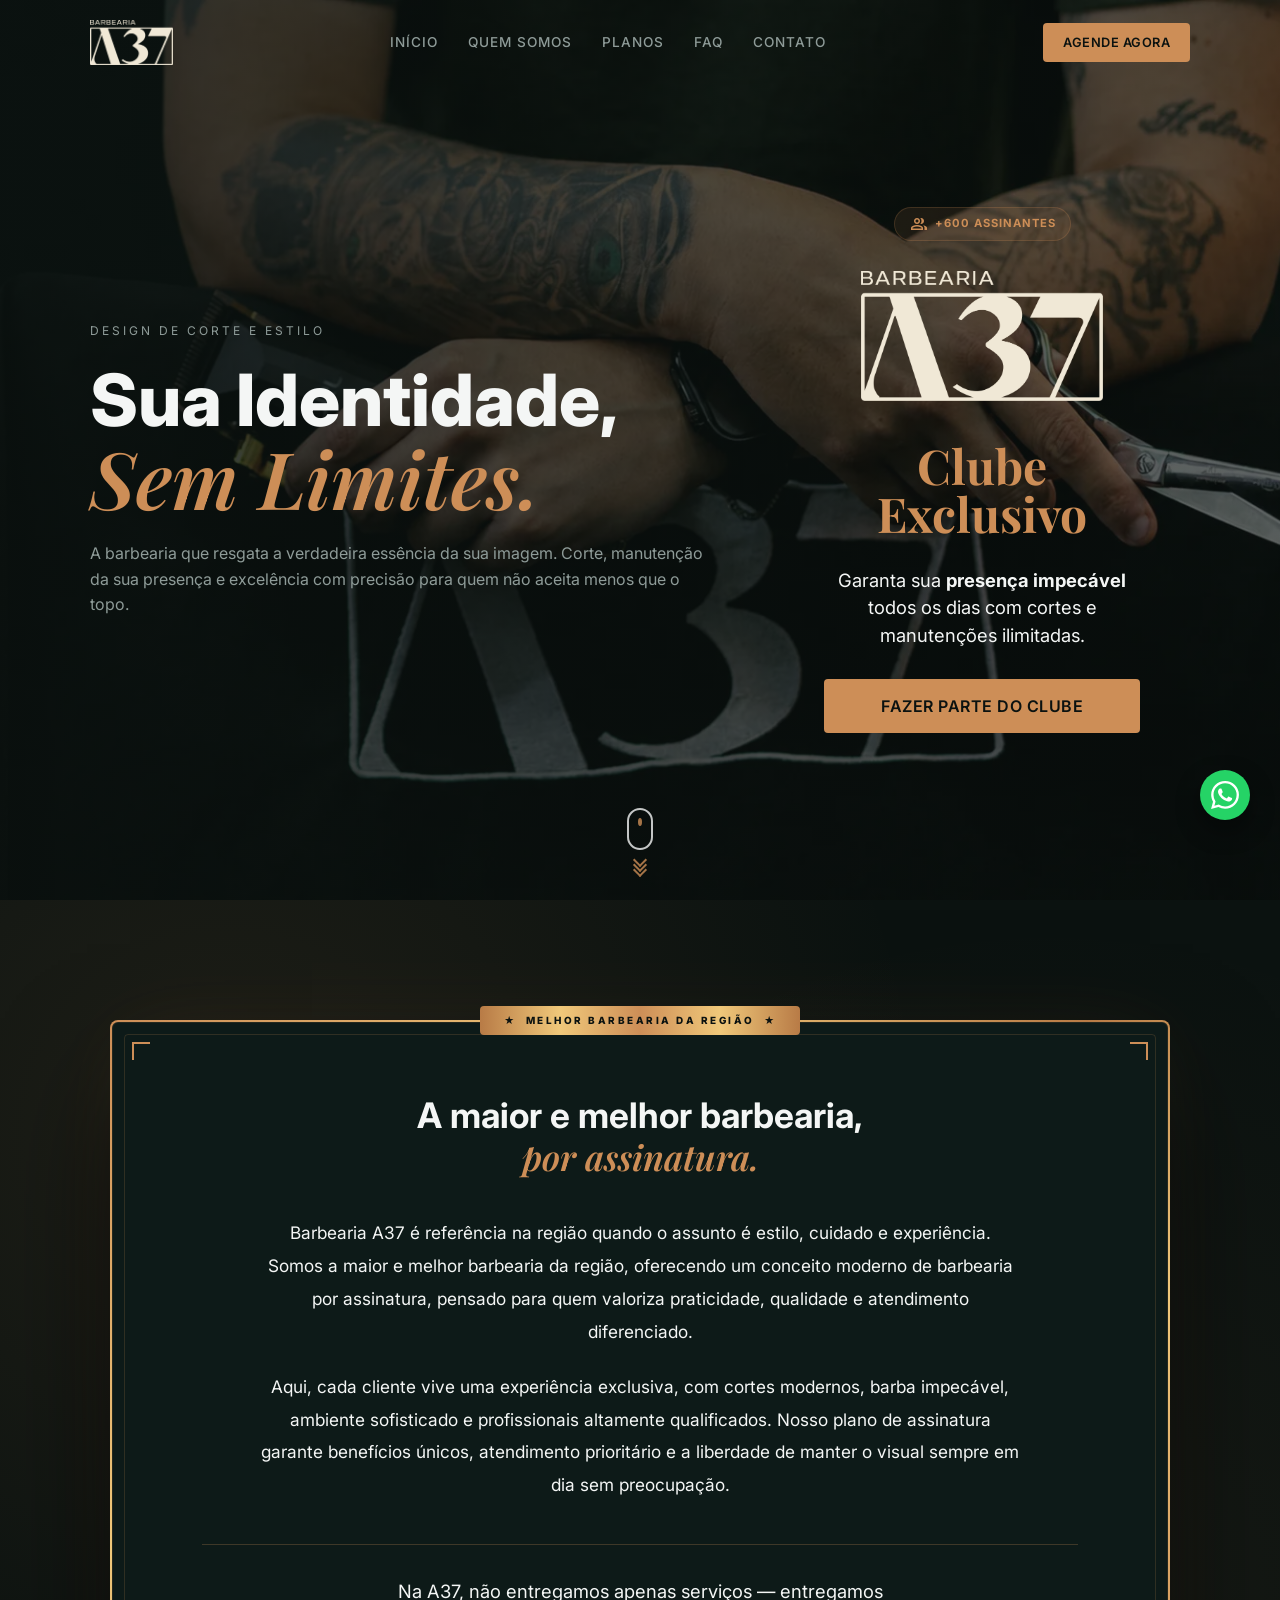
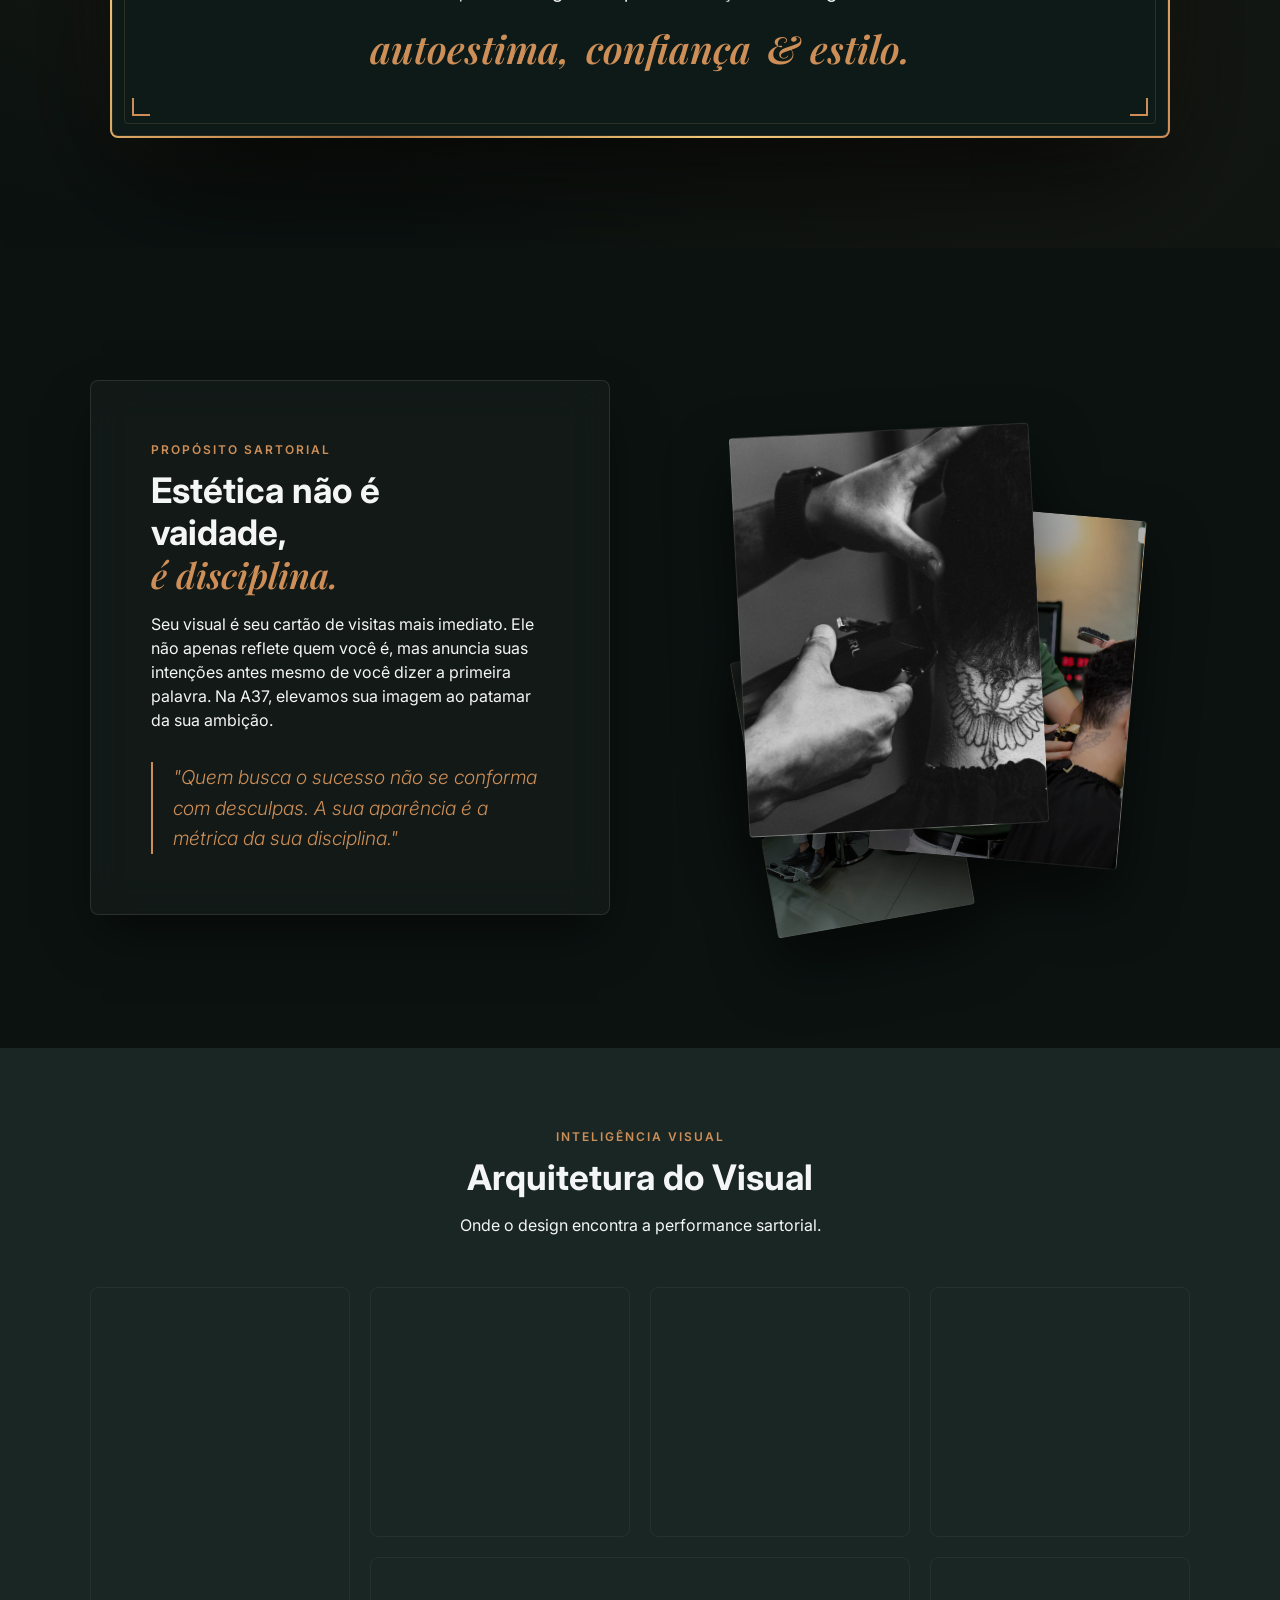
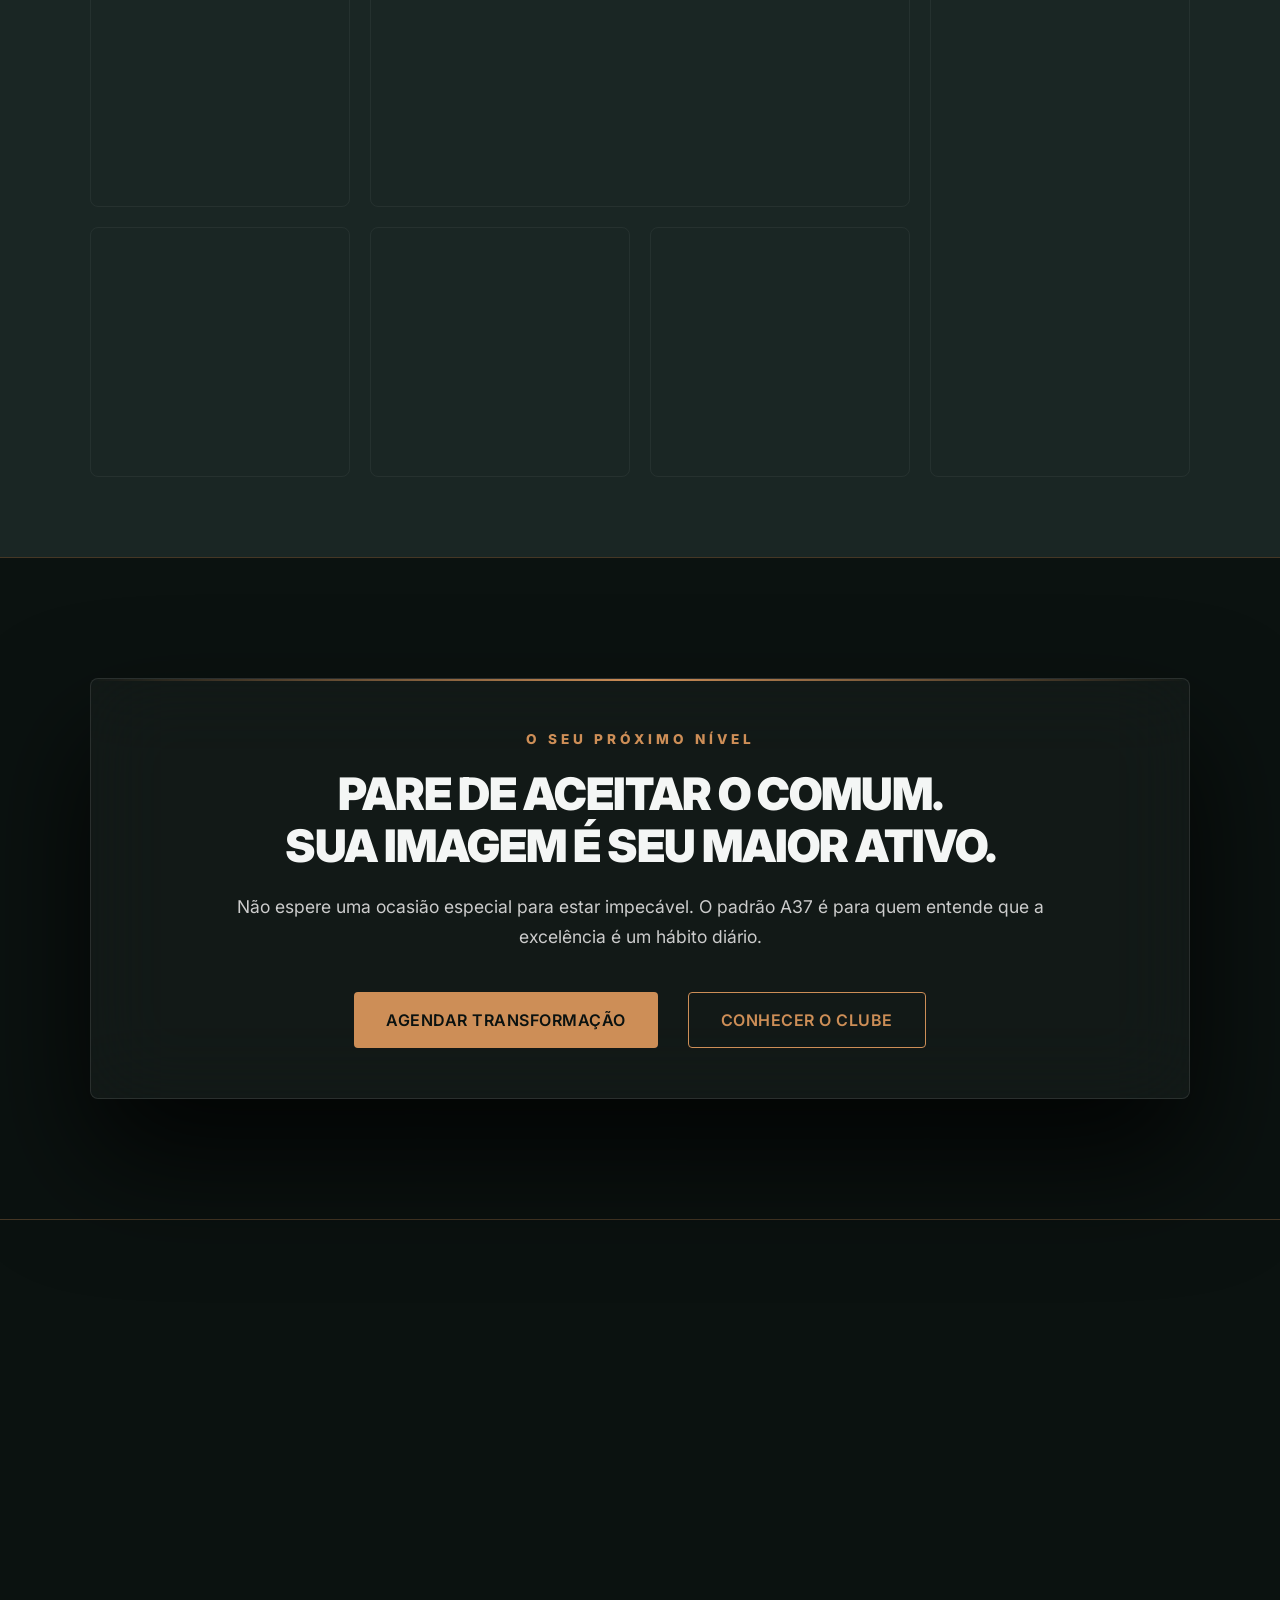
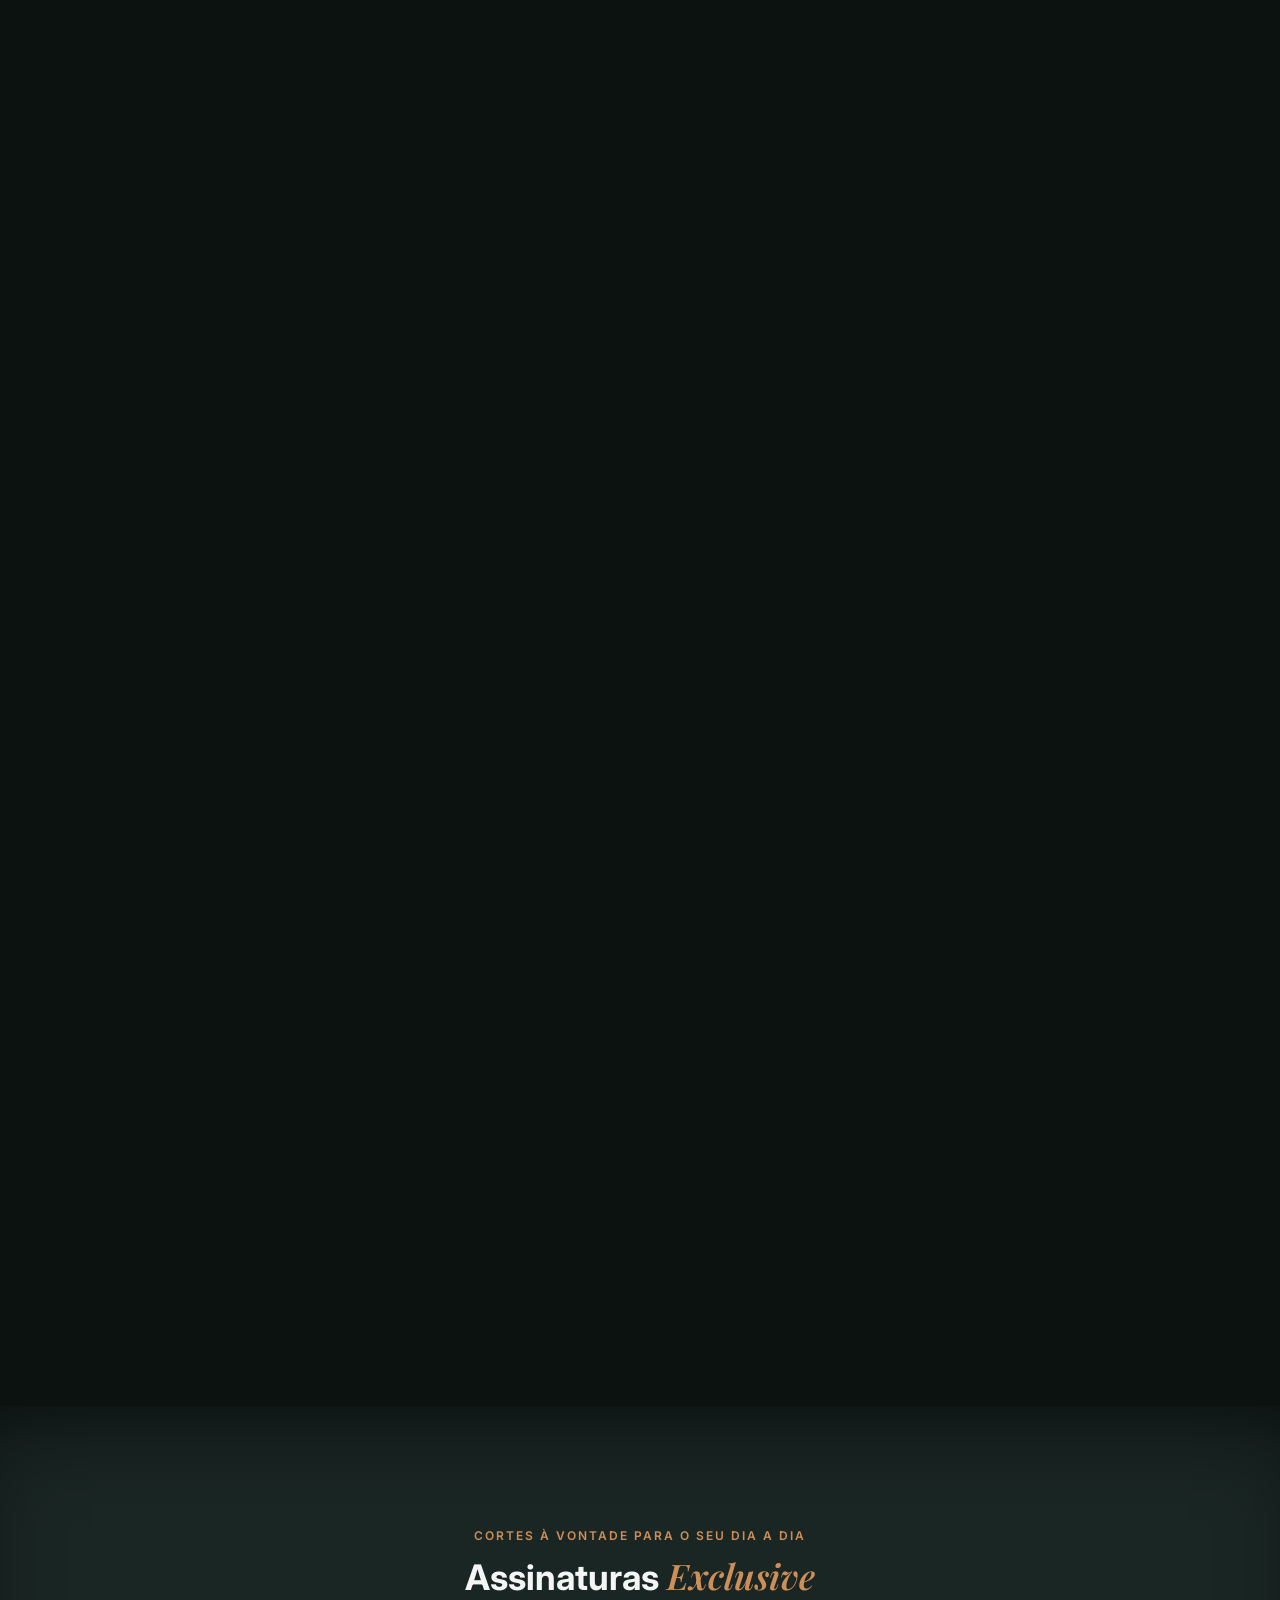
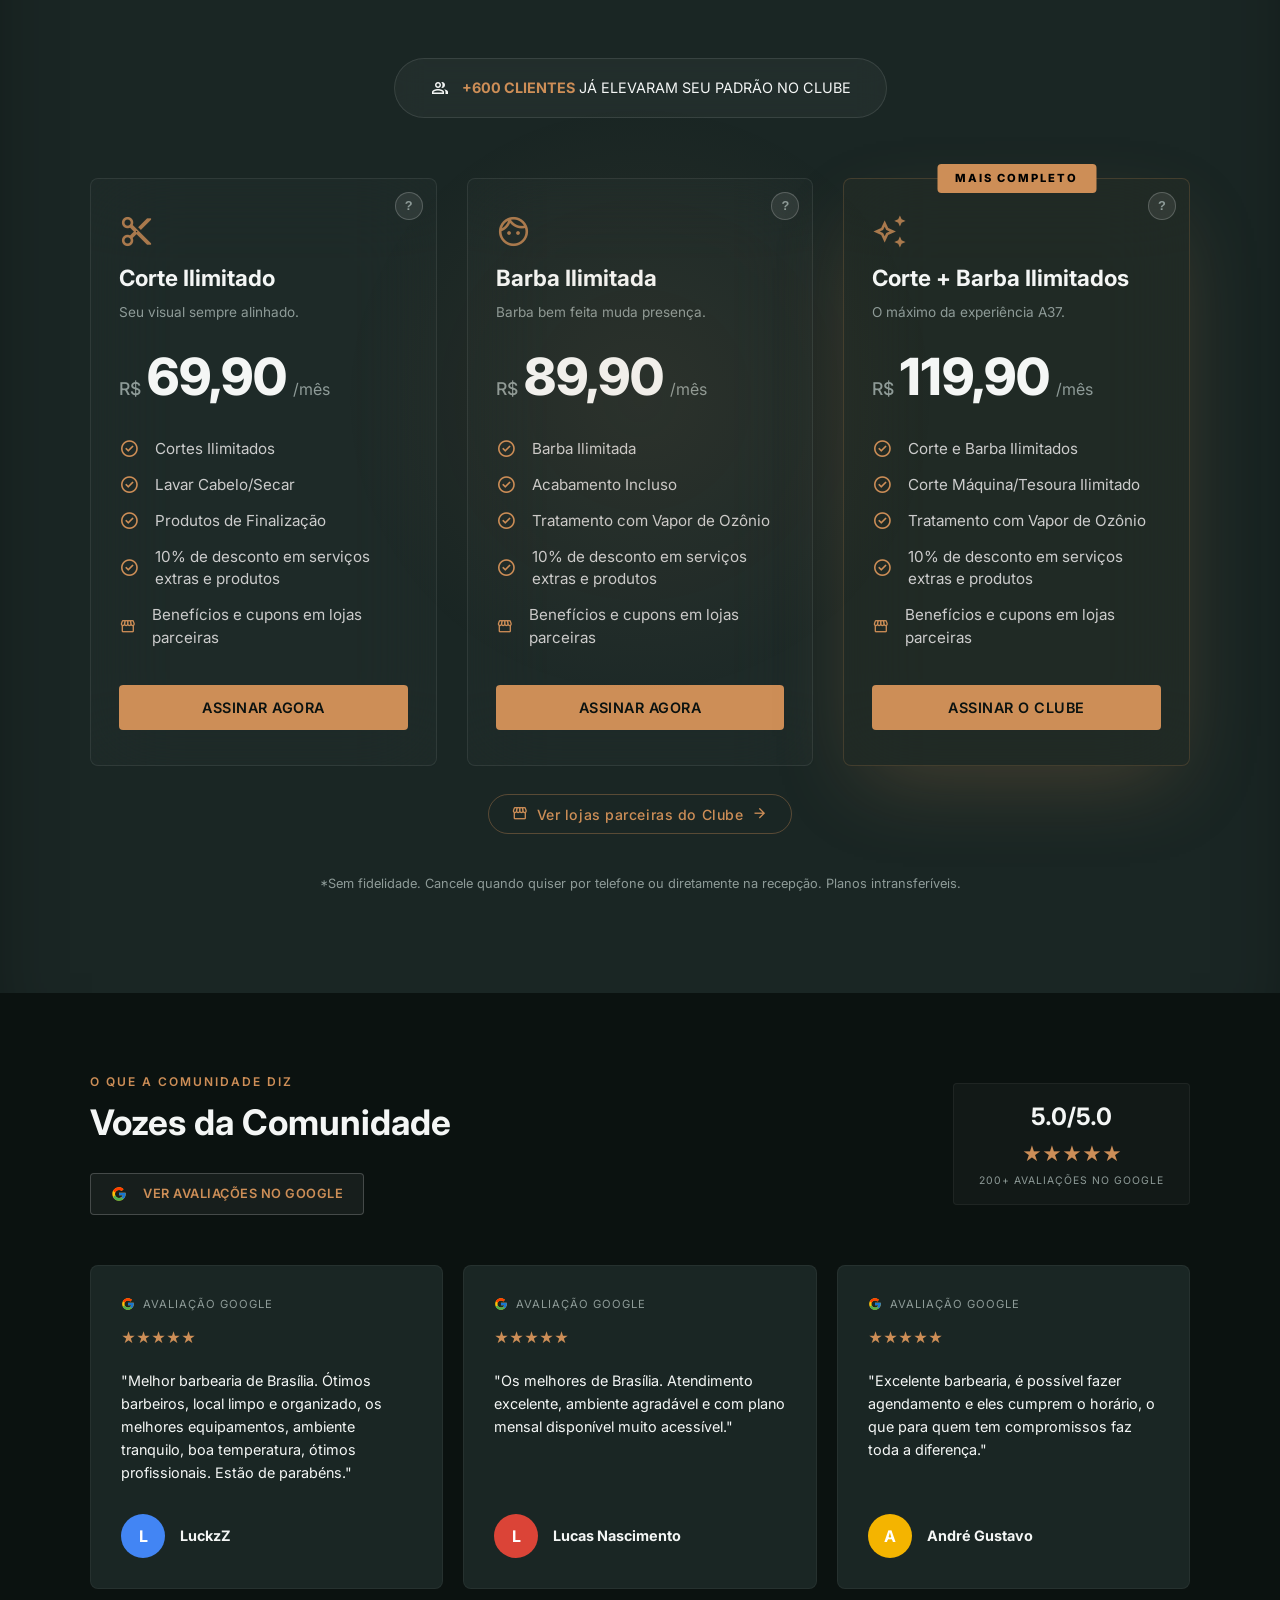
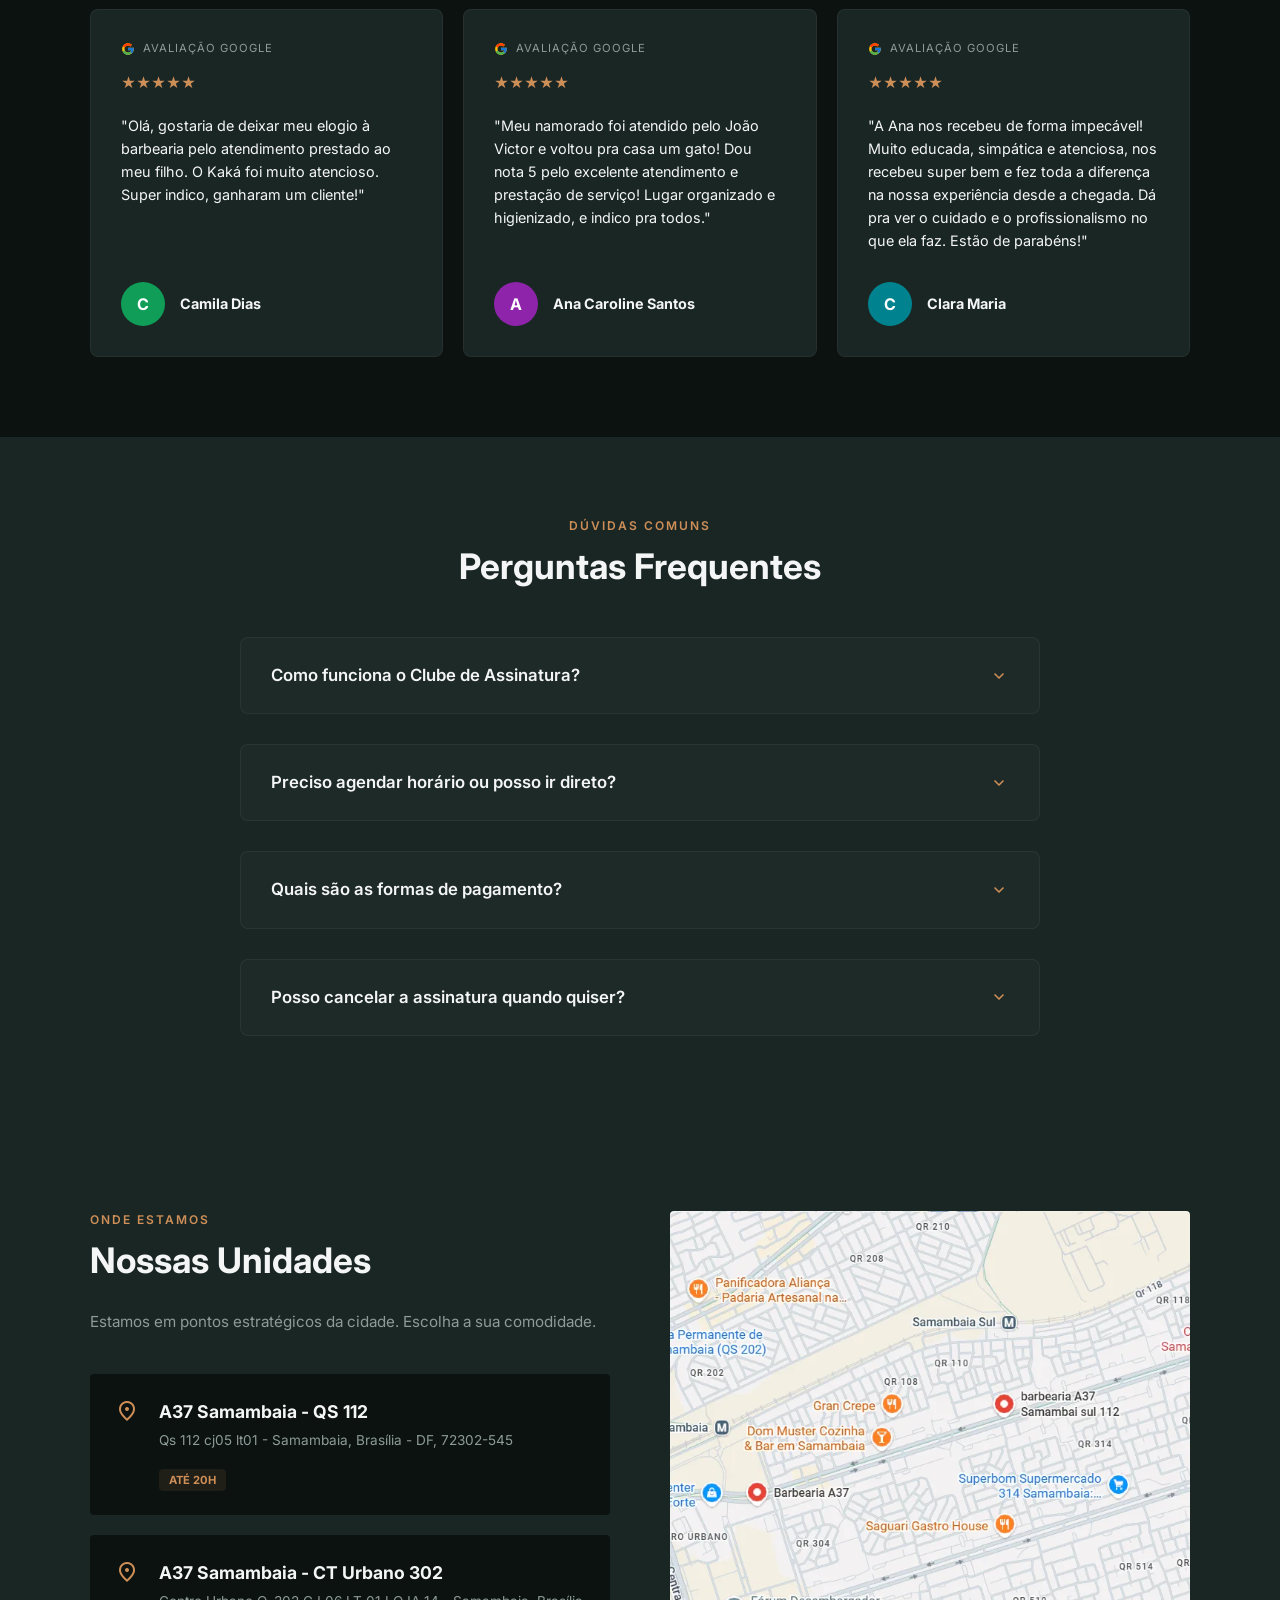
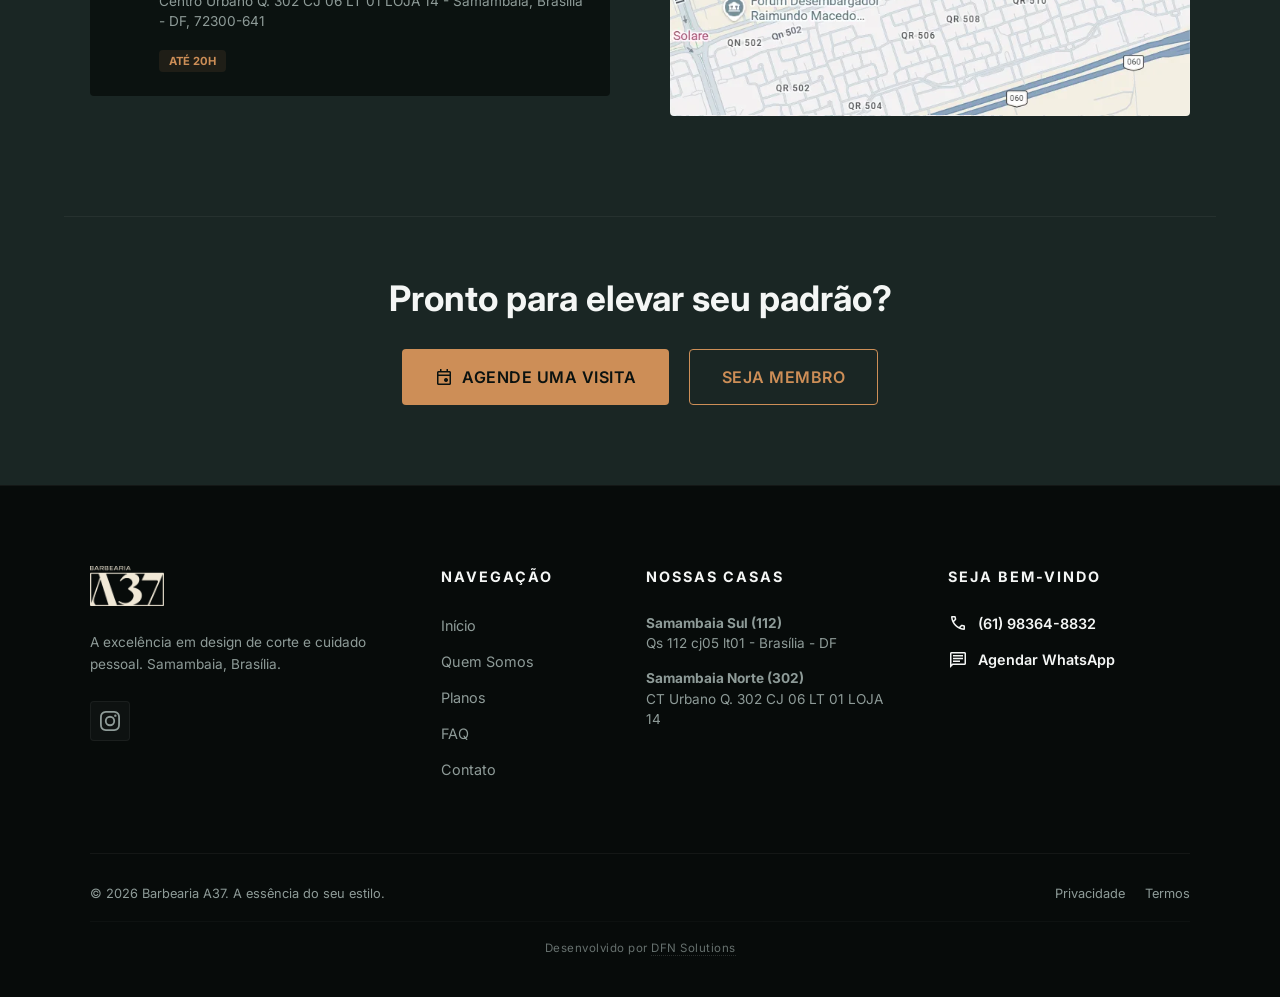
==== commit 5a1477e6: "feat: credito DFN Solutions no footer + ajuste sobra mobile - Adiciona link "Desenvolvido por DFN So" ====
--- a/index.html
+++ b/index.html
@@ -777,6 +777,10 @@
                 <button type="button" id="open-privacy" class="footer-legal-link">Privacidade</button>
                 <button type="button" id="open-terms" class="footer-legal-link">Termos</button>
             </div>
+        </div>
+
+        <div class="container footer-credit">
+            Desenvolvido por <a href="https://dfnsolutions.com.br" target="_blank" rel="noopener noreferrer">DFN Solutions</a>
         </div>
     </footer>
 
--- a/styles.css
+++ b/styles.css
@@ -1669,6 +1669,27 @@
   transition: color 0.3s ease;
 }
 
+.footer-credit {
+  margin-top: 18px;
+  padding-top: 18px;
+  border-top: 1px solid rgba(255, 255, 255, 0.04);
+  text-align: center;
+  font-size: 0.72rem;
+  color: var(--text-muted);
+  opacity: 0.7;
+  letter-spacing: 0.5px;
+}
+.footer-credit a {
+  color: inherit;
+  text-decoration: none;
+  border-bottom: 1px dotted rgba(255, 255, 255, 0.2);
+  transition: color 0.3s ease, border-color 0.3s ease;
+}
+.footer-credit a:hover {
+  color: var(--accent-gold);
+  border-bottom-color: var(--accent-gold);
+}
+
 @media (max-width: 900px) {
   .footer-grid { grid-template-columns: 1fr 1fr; gap: 40px; }
 }
@@ -1676,7 +1697,7 @@
 @media (max-width: 600px) {
   .footer-grid { grid-template-columns: 1fr; }
   .footer-bottom { flex-direction: column; gap: 20px; text-align: center; }
-  .site-footer { padding-bottom: 110px; }
+  .site-footer { padding-bottom: 40px; }
 }
 
 /* ── ANIMAÇÕES & RESPONSIVO ─────────────────────────────── */
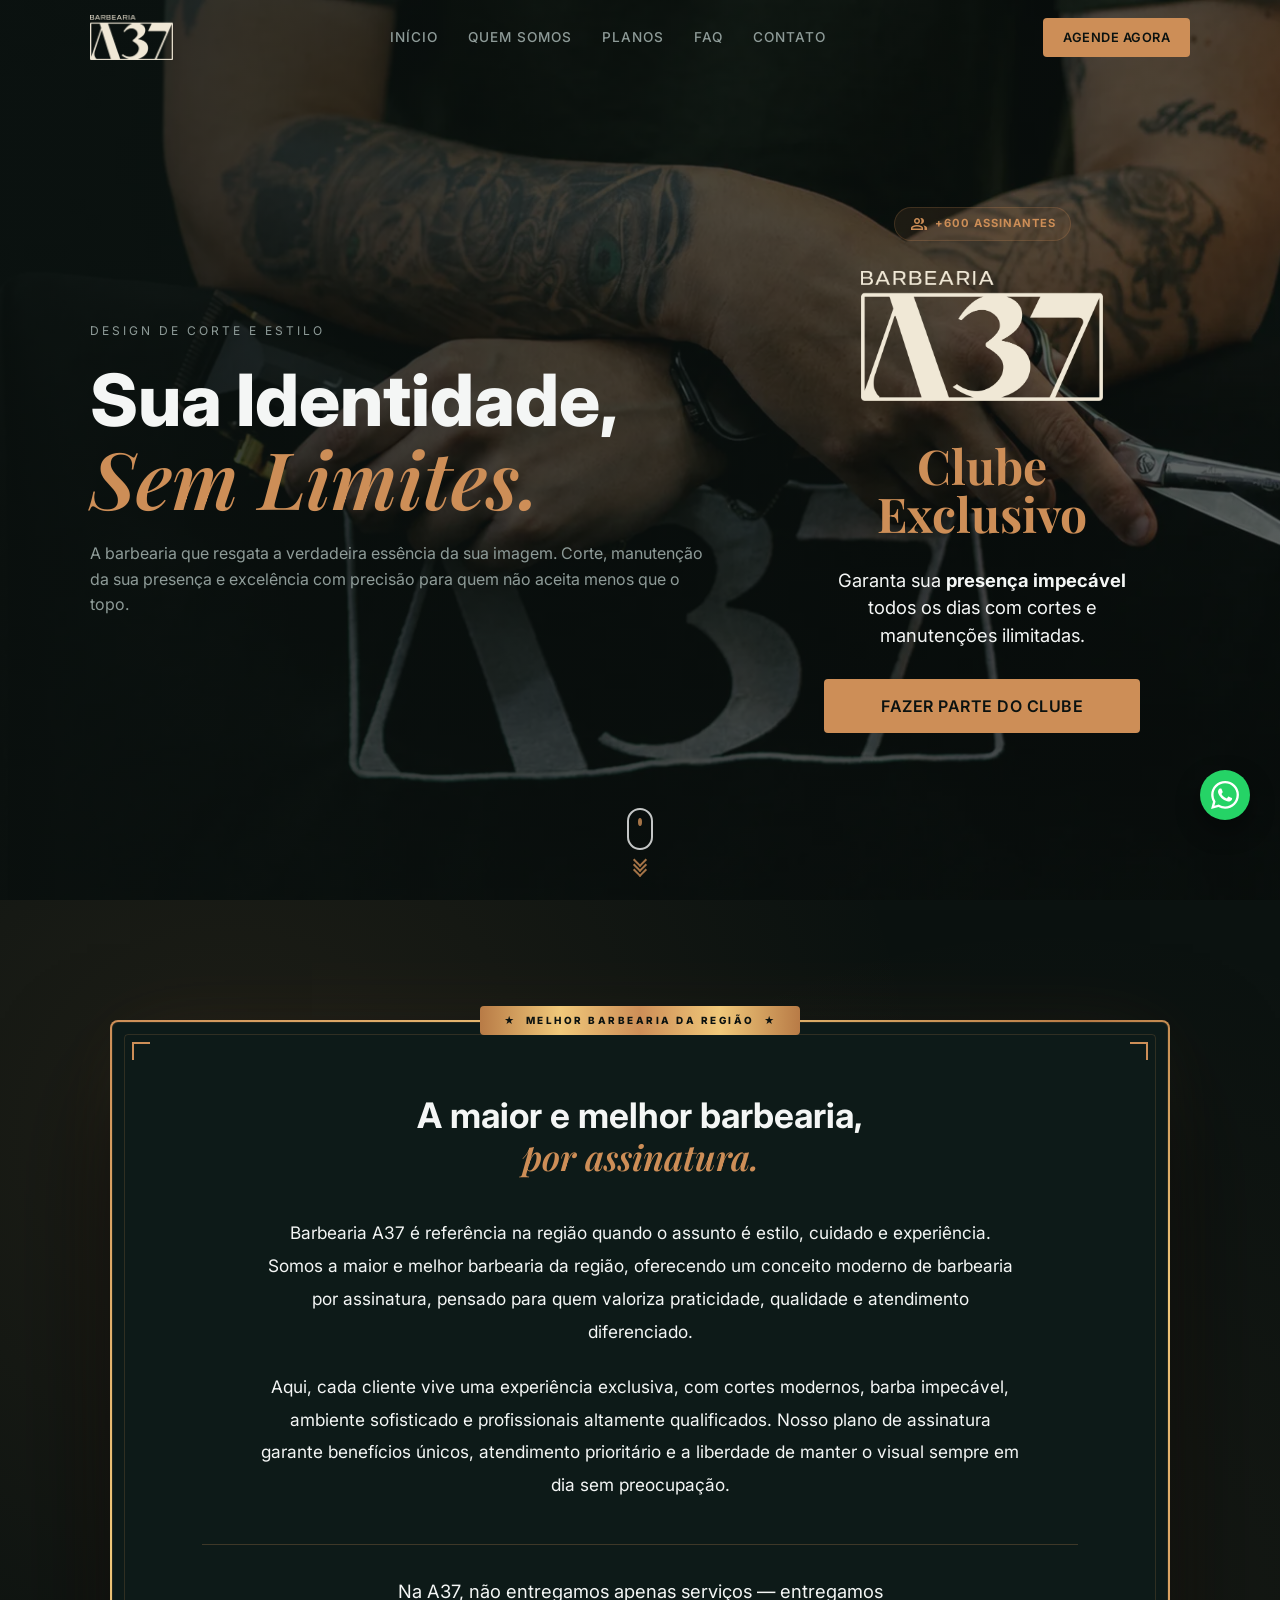
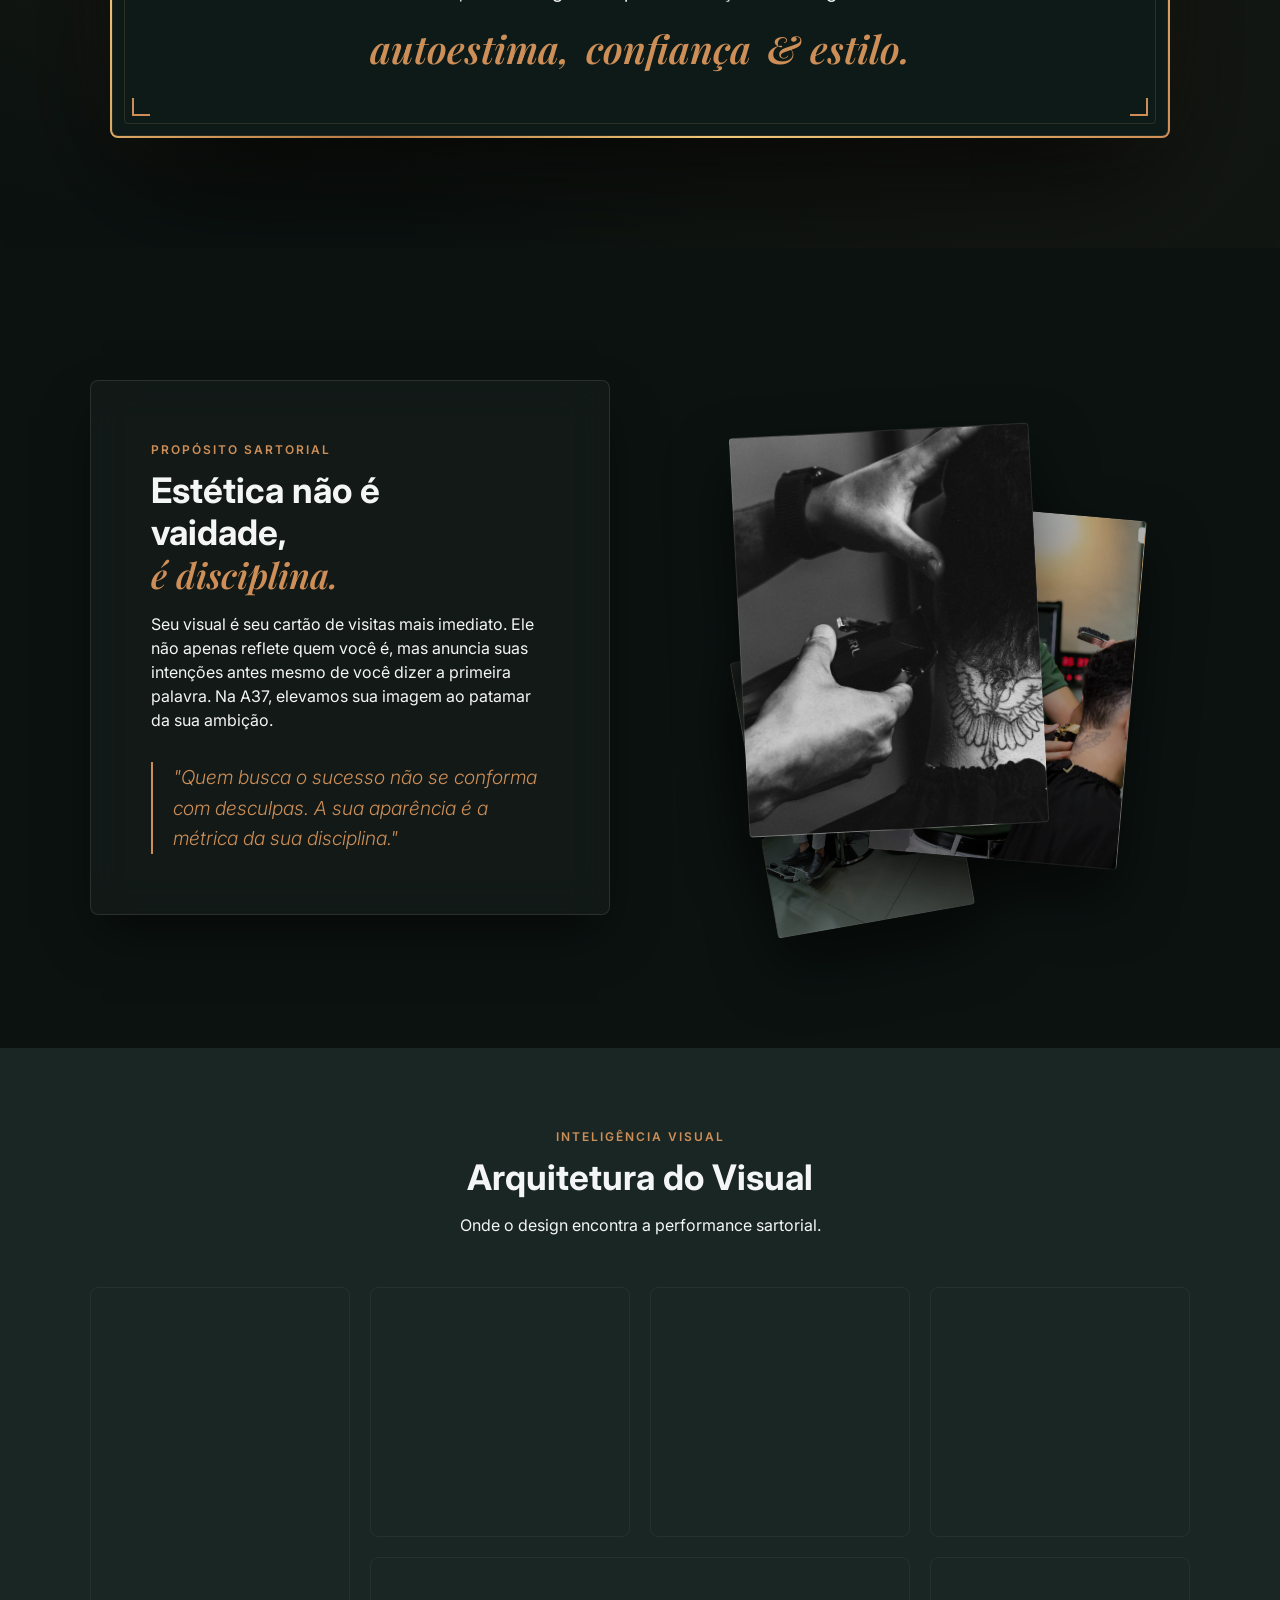
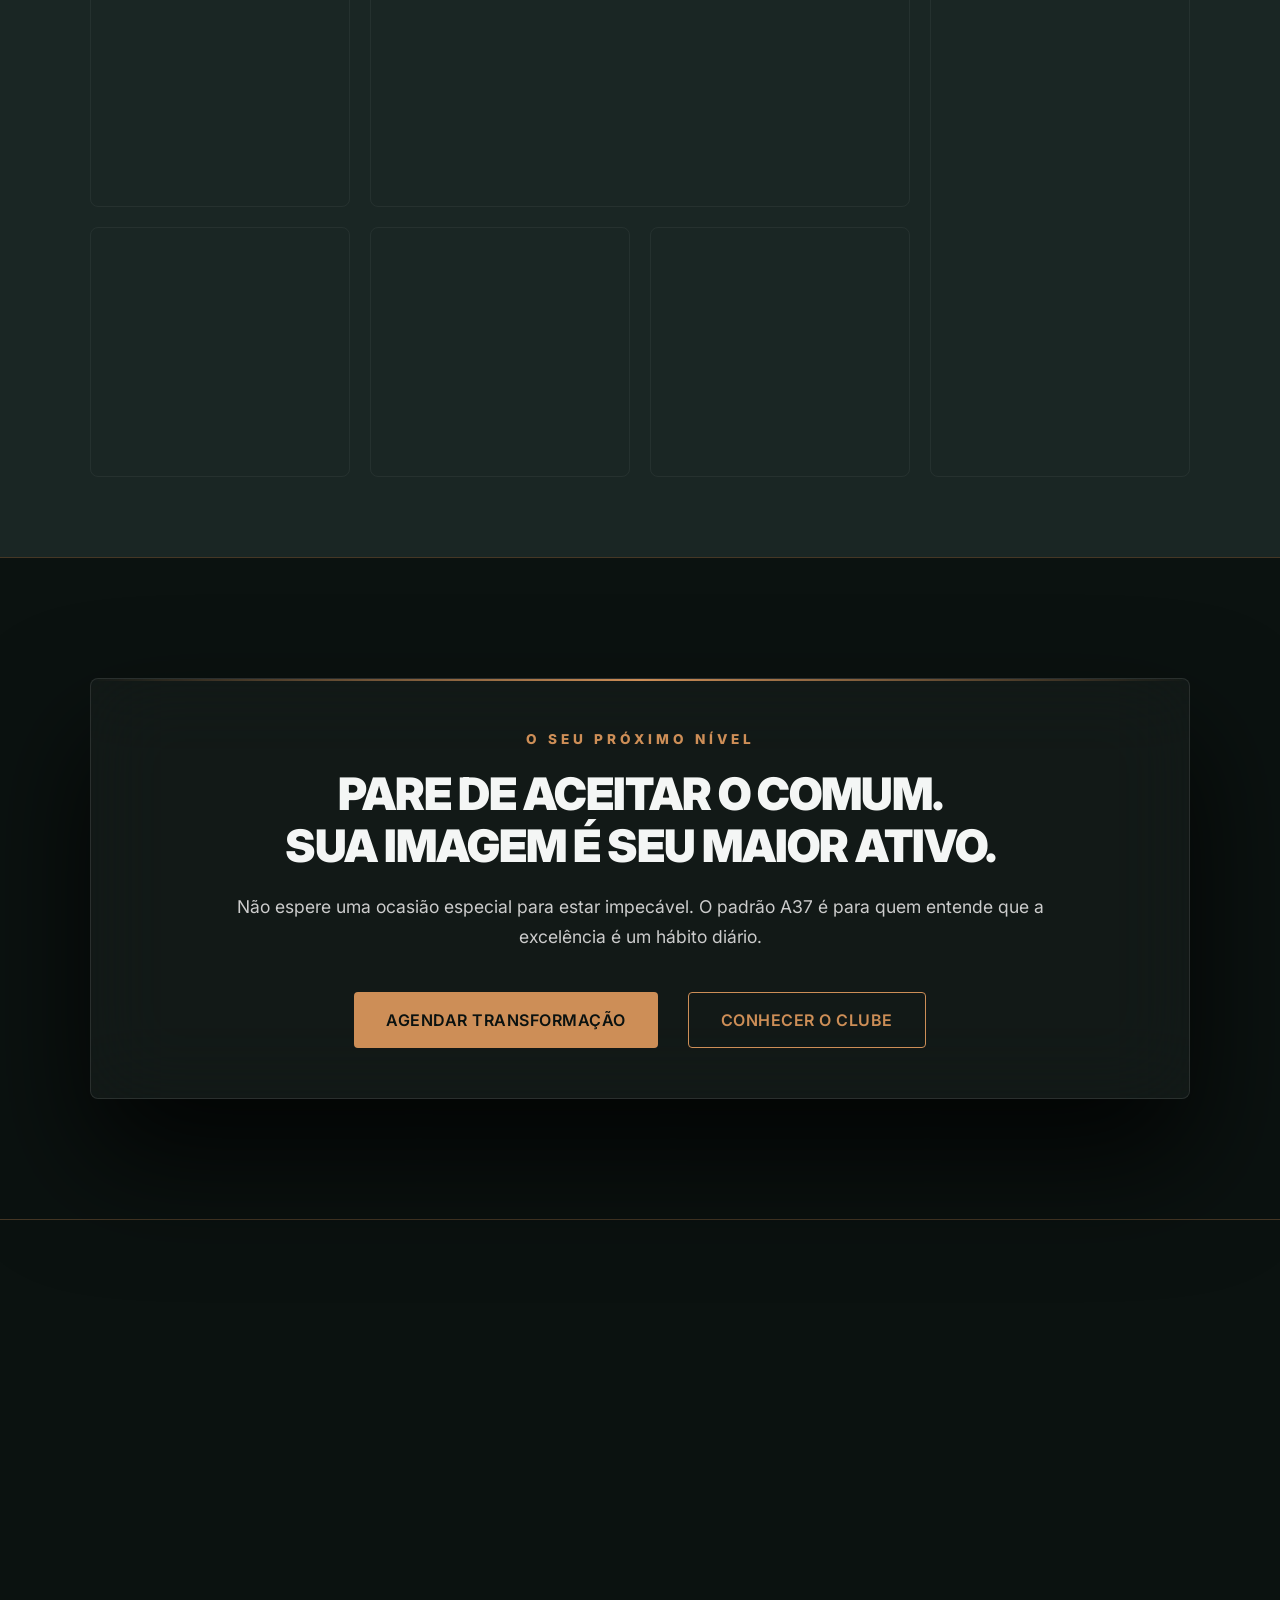
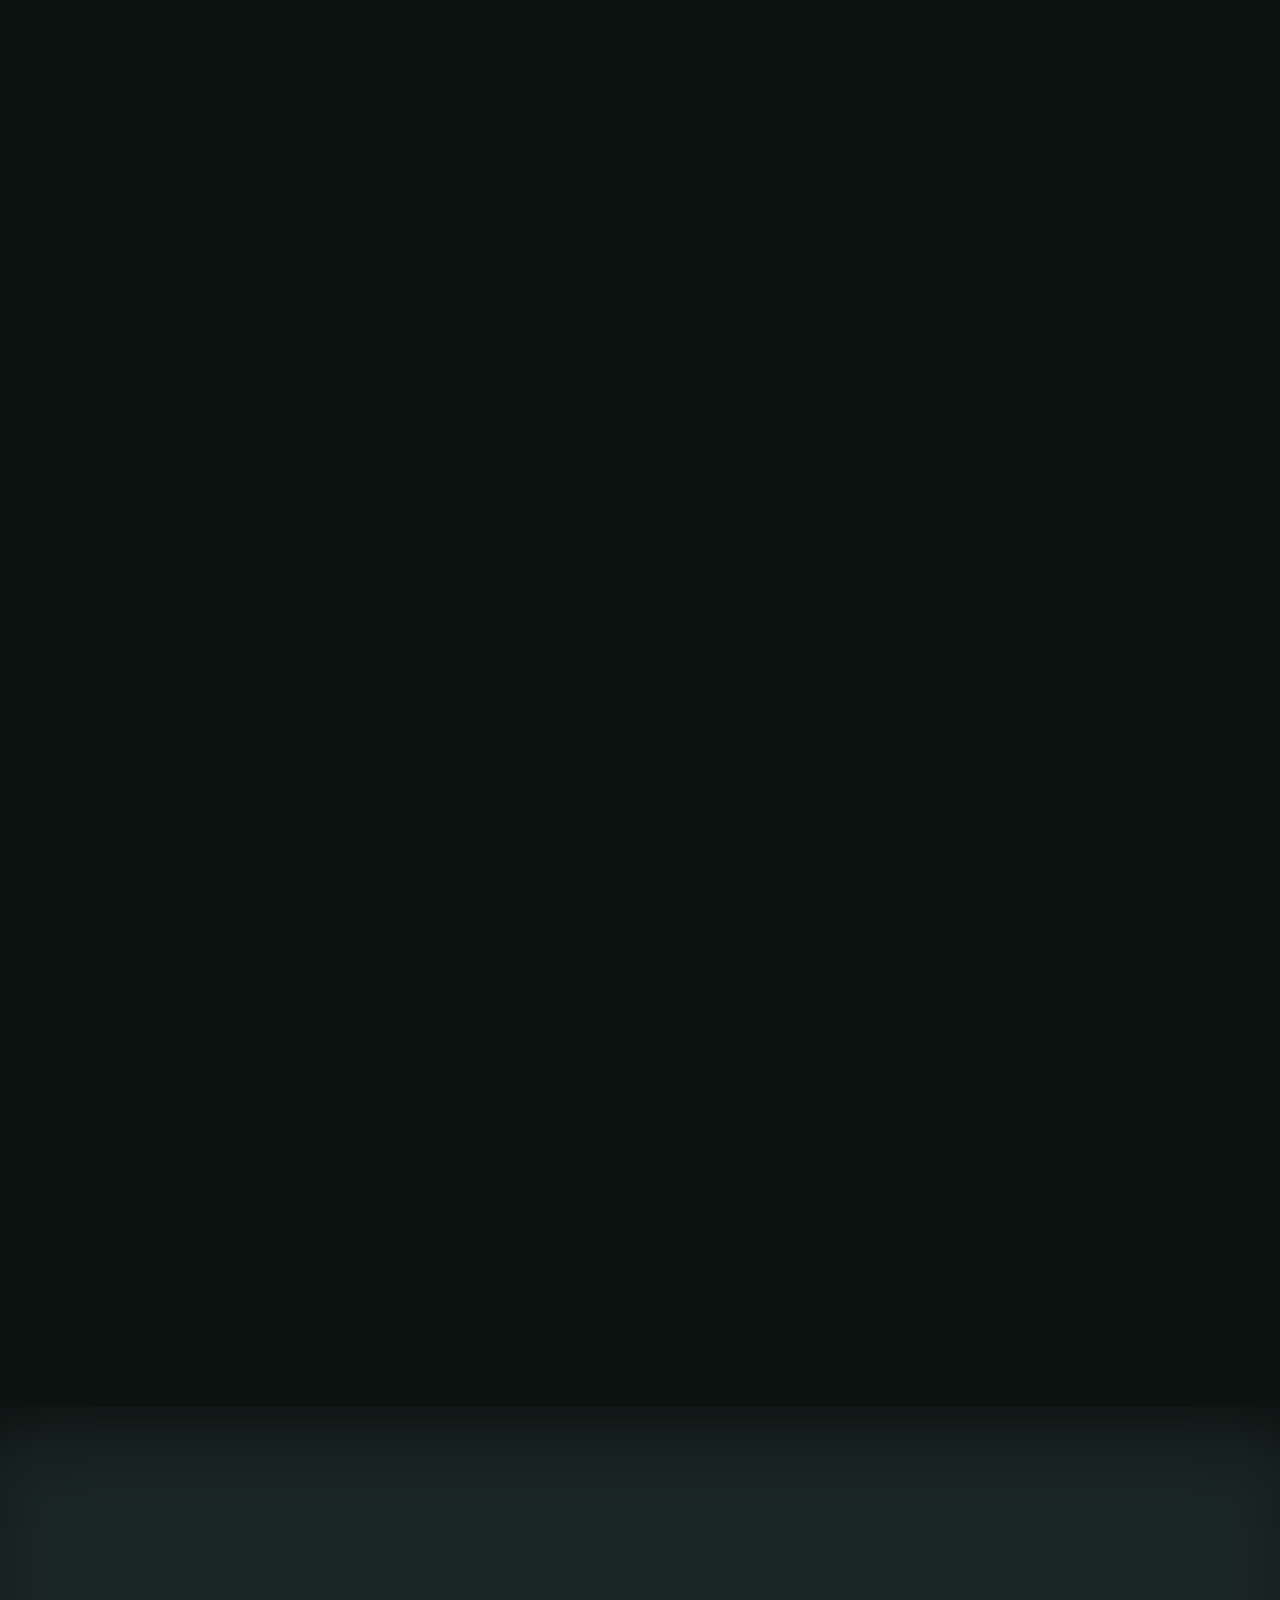
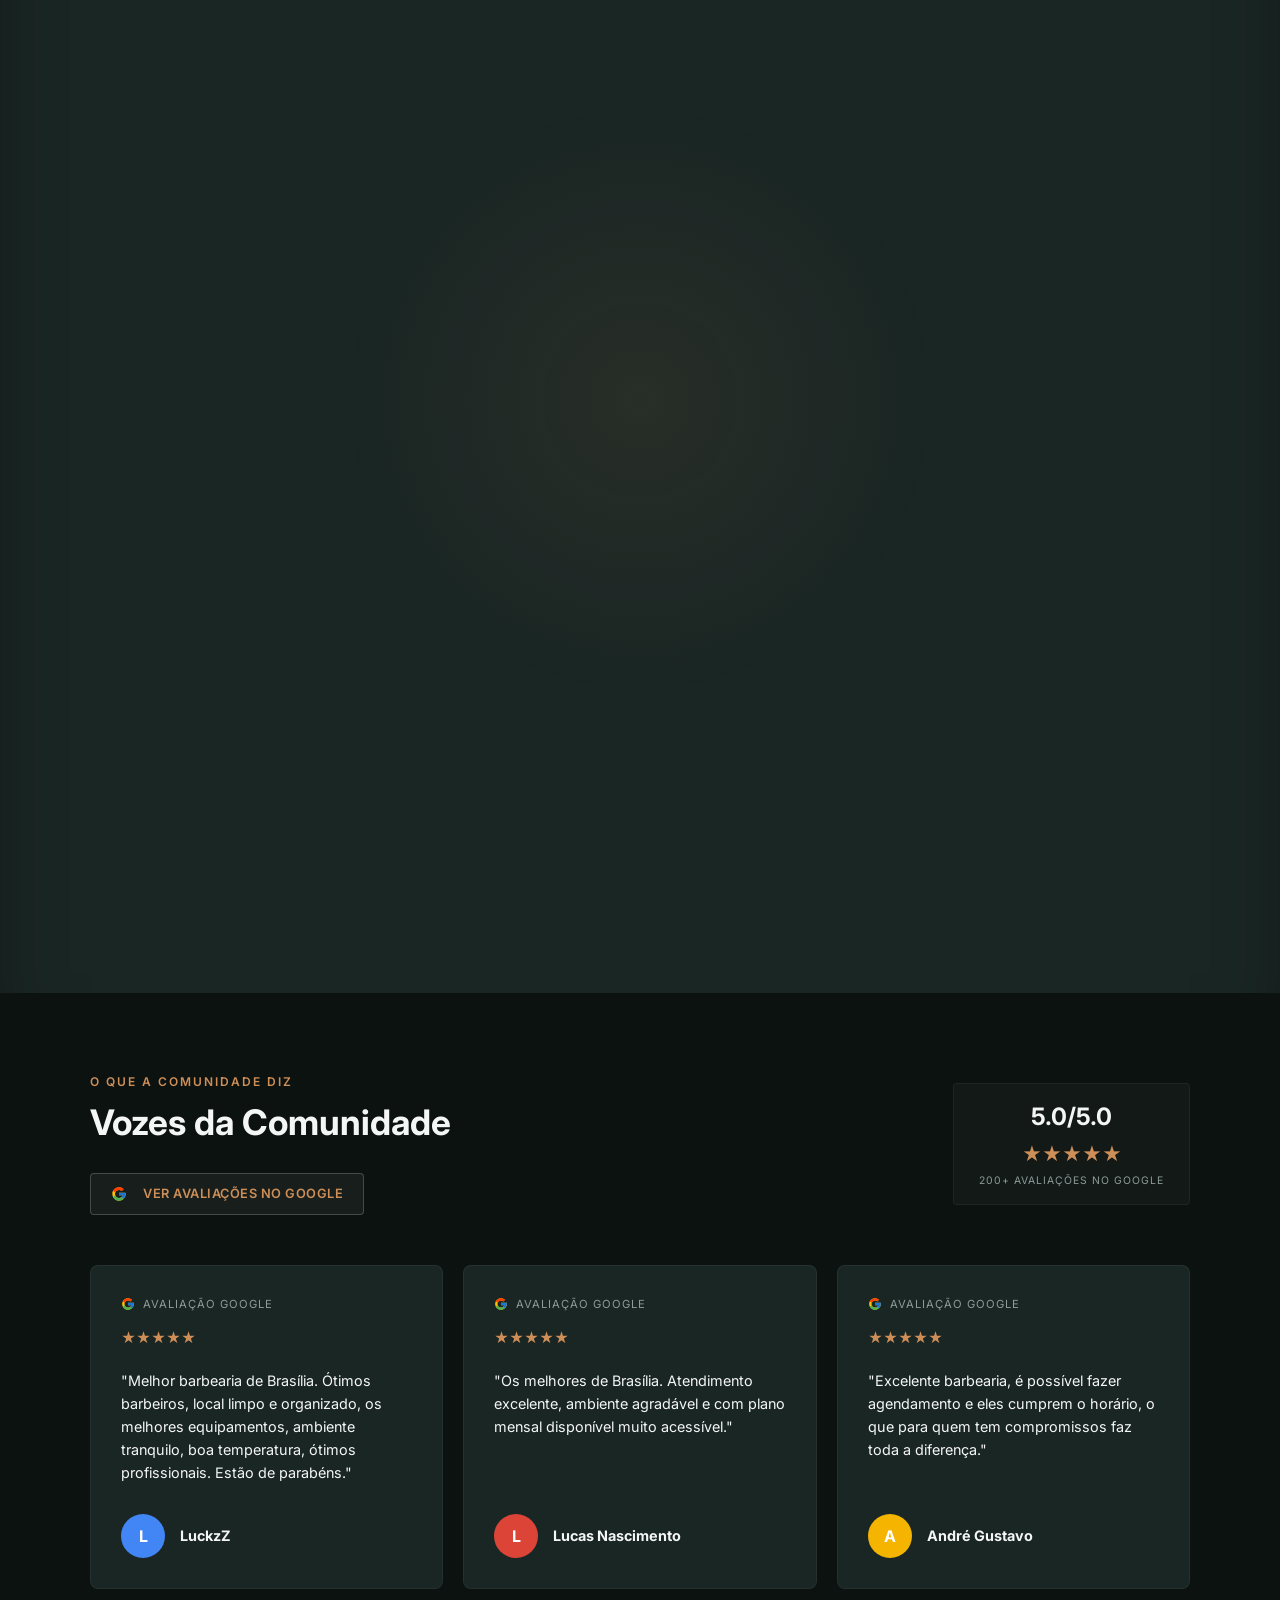
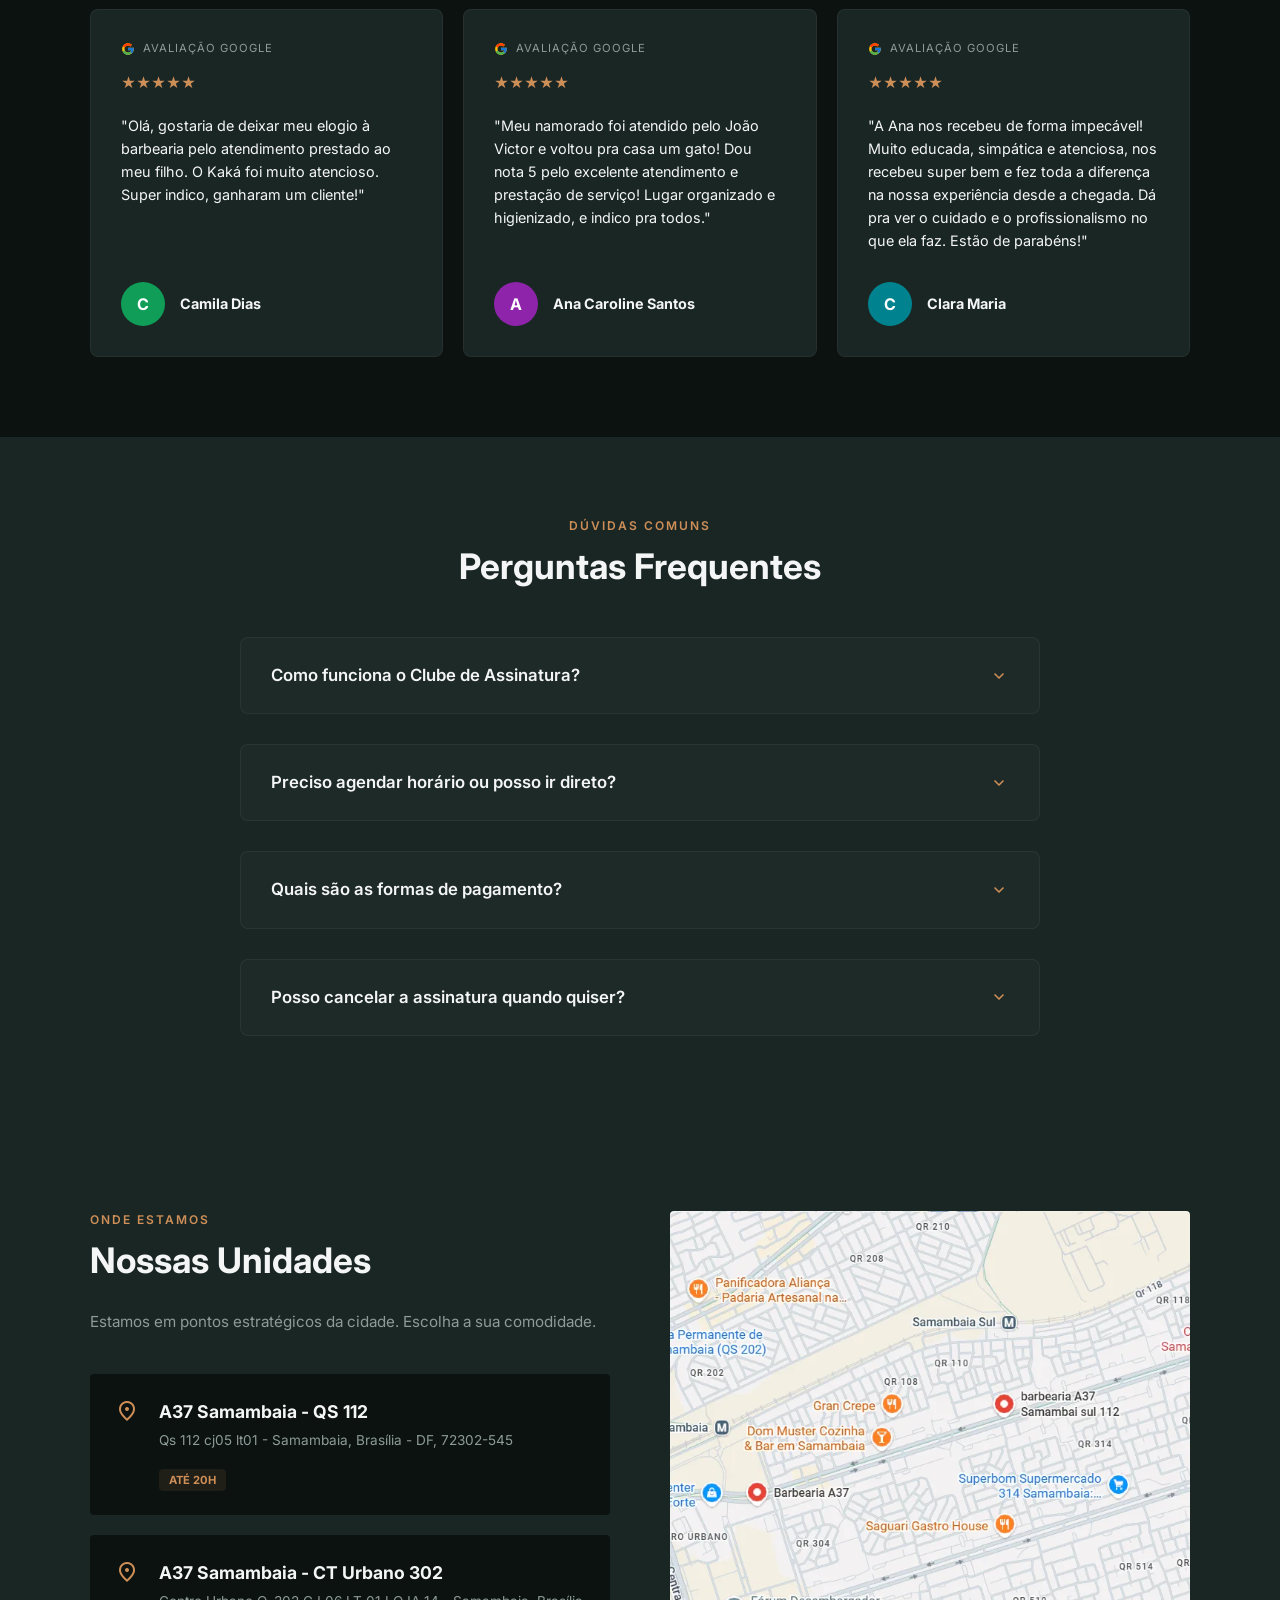
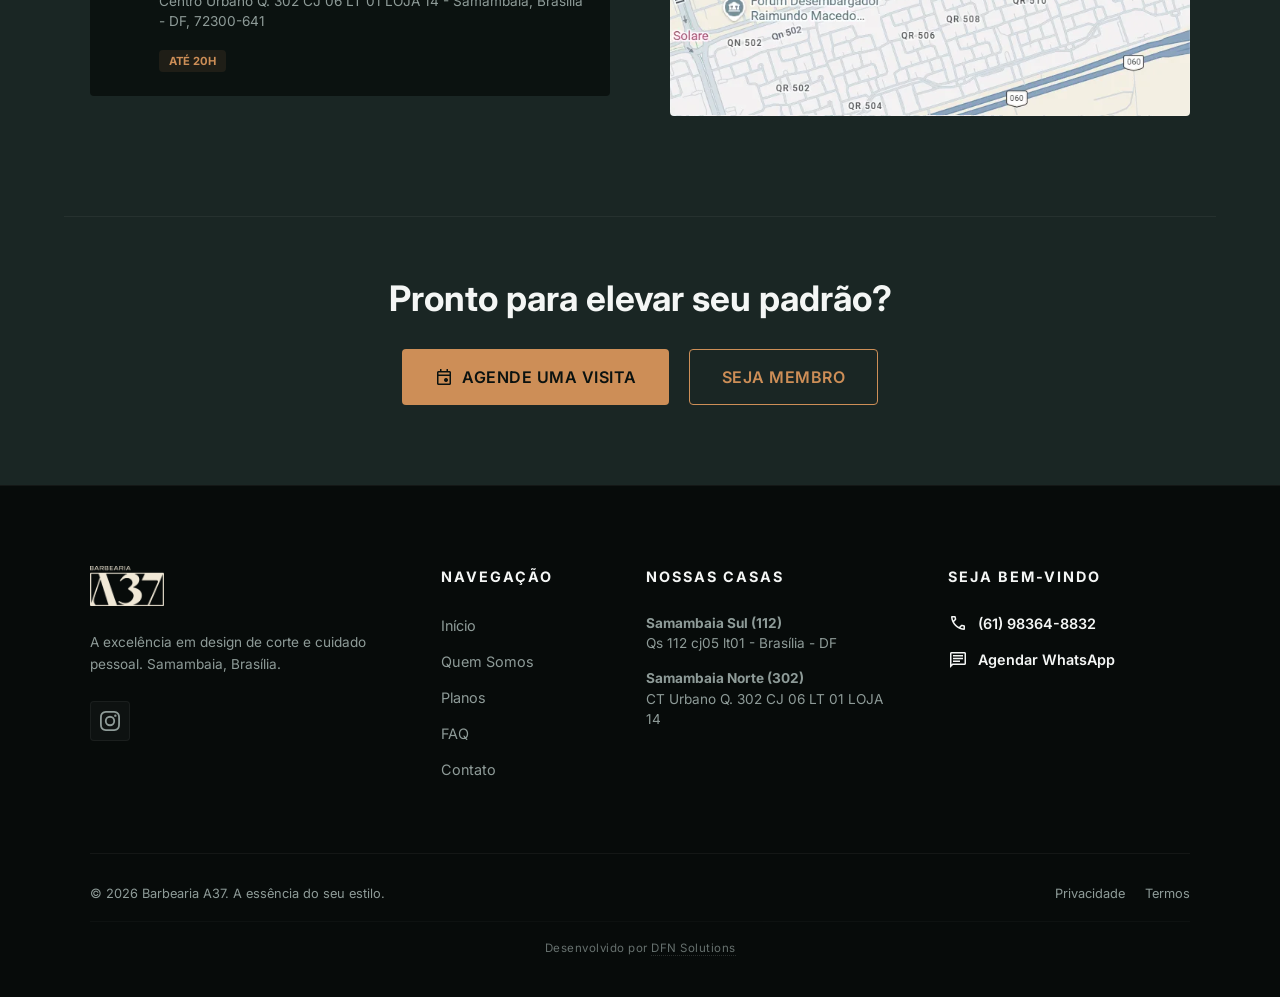
==== commit e9717613: "foto do yure modificada, posição dos donos e dos cards de plano no dia 29 de maio as 18 horas" ====
--- a/index.html
+++ b/index.html
@@ -323,8 +323,26 @@
             </div>
 
             <div class="founders-cinematic">
-                <!-- Guardiã 1 - Ozana Araujo -->
+                <!-- Guardião 1 - Yure -->
                 <div class="founder-card-horizontal">
+                    <div class="founder-visual">
+                        <div class="founder-img" style="background-image: url('assets/yuri/yure.jpeg'); background-position: center -40px;"></div>
+                    </div>
+                    <div class="founder-info-glass glass-panel">
+                        <span class="founder-tag">Fundador</span>
+                        <h3 class="founder-name">Yure</h3>
+                        <p class="founder-quote">Yure é fundador da Barbearia A37 e referência técnica na construção do padrão de qualidade da casa. Com anos de experiência prática, desenvolveu um método de atendimento que une precisão, consistência e cuidado com cada cliente, garantindo que cada serviço represente a excelência que a marca defende.</p>
+                        <p class="founder-quote">À frente da operação técnica, atua na formação do time, no refinamento dos processos e na manutenção dos detalhes que elevam a experiência dentro da barbearia. Para Yure, excelência não é resultado de um único corte, mas de uma cultura diária de disciplina, evolução e respeito à identidade de cada pessoa que passa pela A37.</p>
+                        <div class="founder-details">
+                            <span class="detail-item">Mestre de Corte</span>
+                            <span class="detail-divider"></span>
+                            <span class="detail-item">Qualidade Técnica</span>
+                        </div>
+                    </div>
+                </div>
+
+                <!-- Guardiã 2 - Ozana Araujo -->
+                <div class="founder-card-horizontal reverse">
                     <div class="founder-visual">
                         <div class="founder-img" style="background-image: url('assets/ana/ana.webp'); background-position: center -40px;"></div>
                     </div>
@@ -340,24 +358,6 @@
                         </div>
                     </div>
                 </div>
-
-                <!-- Guardião 2 - Yure -->
-                <div class="founder-card-horizontal reverse">
-                    <div class="founder-visual">
-                        <div class="founder-img" style="background-image: url('assets/yuri/@jesse.fotografo250.webp');"></div>
-                    </div>
-                    <div class="founder-info-glass glass-panel">
-                        <span class="founder-tag">Fundador</span>
-                        <h3 class="founder-name">Yure</h3>
-                        <p class="founder-quote">Yure é fundador da Barbearia A37 e referência técnica na construção do padrão de qualidade da casa. Com anos de experiência prática, desenvolveu um método de atendimento que une precisão, consistência e cuidado com cada cliente, garantindo que cada serviço represente a excelência que a marca defende.</p>
-                        <p class="founder-quote">À frente da operação técnica, atua na formação do time, no refinamento dos processos e na manutenção dos detalhes que elevam a experiência dentro da barbearia. Para Yure, excelência não é resultado de um único corte, mas de uma cultura diária de disciplina, evolução e respeito à identidade de cada pessoa que passa pela A37.</p>
-                        <div class="founder-details">
-                            <span class="detail-item">Mestre de Corte</span>
-                            <span class="detail-divider"></span>
-                            <span class="detail-item">Qualidade Técnica</span>
-                        </div>
-                    </div>
-                </div>
             </div>
         </div>
     </section>
@@ -378,6 +378,55 @@
             </div>
 
             <div class="pricing-grid">
+                <!-- Plano Corte e Barba -->
+                <div class="pricing-card accent-card">
+                    <div class="recomendado-badge">MAIS COMPLETO</div>
+                    <button class="plan-info-btn" data-plan="corte_barba" aria-label="Saiba mais">?</button>
+                    <div class="card-icon"><span class="material-symbols-outlined">auto_awesome</span></div>
+                    <h3 class="plan-name">Corte + Barba Ilimitados</h3>
+                    <p class="plan-desc">O máximo da experiência A37.</p>
+
+                    <div class="plan-price highlight">
+                        <span class="currency">R$</span>
+                        <span class="amount">119,90</span>
+                        <span class="period">/mês</span>
+                    </div>
+
+                    <ul class="plan-features">
+                        <li><span class="material-symbols-outlined check">check_circle</span> Corte e Barba Ilimitados</li>
+                        <li><span class="material-symbols-outlined check">check_circle</span> Corte Máquina/Tesoura Ilimitado</li>
+                        <li><span class="material-symbols-outlined check">check_circle</span> Tratamento com Vapor de Ozônio</li>
+                        <li><span class="material-symbols-outlined check">check_circle</span> 10% de desconto em serviços extras e produtos</li>
+                        <li><span class="material-symbols-outlined check parceiros-check">storefront</span> Benefícios e cupons em lojas parceiras</li>
+                    </ul>
+
+                    <a href="/plano" class="btn btn-primary btn-block mt-auto">Assinar o Clube</a>
+                </div>
+
+                <!-- Plano Barba -->
+                <div class="pricing-card dark-card">
+                    <button class="plan-info-btn" data-plan="barba" aria-label="Saiba mais">?</button>
+                    <div class="card-icon"><span class="material-symbols-outlined">face</span></div>
+                    <h3 class="plan-name">Barba Ilimitada</h3>
+                    <p class="plan-desc">Barba bem feita muda presença.</p>
+
+                    <div class="plan-price highlight">
+                        <span class="currency">R$</span>
+                        <span class="amount">89,90</span>
+                        <span class="period">/mês</span>
+                    </div>
+
+                    <ul class="plan-features">
+                        <li><span class="material-symbols-outlined check">check_circle</span> Barba Ilimitada</li>
+                        <li><span class="material-symbols-outlined check">check_circle</span> Acabamento Incluso</li>
+                        <li><span class="material-symbols-outlined check">check_circle</span> Tratamento com Vapor de Ozônio</li>
+                        <li><span class="material-symbols-outlined check">check_circle</span> 10% de desconto em serviços extras e produtos</li>
+                        <li><span class="material-symbols-outlined check parceiros-check">storefront</span> Benefícios e cupons em lojas parceiras</li>
+                    </ul>
+
+                    <a href="/plano" class="btn btn-primary btn-block mt-auto">Assinar Agora</a>
+                </div>
+
                 <!-- Plano Corte -->
                 <div class="pricing-card dark-card featured-subscription">
                     <button class="plan-info-btn" data-plan="corte" aria-label="Saiba mais">?</button>
@@ -400,55 +449,6 @@
                     </ul>
 
                     <a href="/plano" class="btn btn-primary btn-block mt-auto">Assinar Agora</a>
-                </div>
-
-                <!-- Plano Barba -->
-                <div class="pricing-card dark-card">
-                    <button class="plan-info-btn" data-plan="barba" aria-label="Saiba mais">?</button>
-                    <div class="card-icon"><span class="material-symbols-outlined">face</span></div>
-                    <h3 class="plan-name">Barba Ilimitada</h3>
-                    <p class="plan-desc">Barba bem feita muda presença.</p>
-
-                    <div class="plan-price highlight">
-                        <span class="currency">R$</span>
-                        <span class="amount">89,90</span>
-                        <span class="period">/mês</span>
-                    </div>
-
-                    <ul class="plan-features">
-                        <li><span class="material-symbols-outlined check">check_circle</span> Barba Ilimitada</li>
-                        <li><span class="material-symbols-outlined check">check_circle</span> Acabamento Incluso</li>
-                        <li><span class="material-symbols-outlined check">check_circle</span> Tratamento com Vapor de Ozônio</li>
-                        <li><span class="material-symbols-outlined check">check_circle</span> 10% de desconto em serviços extras e produtos</li>
-                        <li><span class="material-symbols-outlined check parceiros-check">storefront</span> Benefícios e cupons em lojas parceiras</li>
-                    </ul>
-
-                    <a href="/plano" class="btn btn-primary btn-block mt-auto">Assinar Agora</a>
-                </div>
-
-                <!-- Plano Corte e Barba -->
-                <div class="pricing-card accent-card">
-                    <div class="recomendado-badge">MAIS COMPLETO</div>
-                    <button class="plan-info-btn" data-plan="corte_barba" aria-label="Saiba mais">?</button>
-                    <div class="card-icon"><span class="material-symbols-outlined">auto_awesome</span></div>
-                    <h3 class="plan-name">Corte + Barba Ilimitados</h3>
-                    <p class="plan-desc">O máximo da experiência A37.</p>
-
-                    <div class="plan-price highlight">
-                        <span class="currency">R$</span>
-                        <span class="amount">119,90</span>
-                        <span class="period">/mês</span>
-                    </div>
-
-                    <ul class="plan-features">
-                        <li><span class="material-symbols-outlined check">check_circle</span> Corte e Barba Ilimitados</li>
-                        <li><span class="material-symbols-outlined check">check_circle</span> Corte Máquina/Tesoura Ilimitado</li>
-                        <li><span class="material-symbols-outlined check">check_circle</span> Tratamento com Vapor de Ozônio</li>
-                        <li><span class="material-symbols-outlined check">check_circle</span> 10% de desconto em serviços extras e produtos</li>
-                        <li><span class="material-symbols-outlined check parceiros-check">storefront</span> Benefícios e cupons em lojas parceiras</li>
-                    </ul>
-
-                    <a href="/plano" class="btn btn-primary btn-block mt-auto">Assinar o Clube</a>
                 </div>
             </div>
 
--- a/styles.css
+++ b/styles.css
@@ -185,10 +185,17 @@
 .navbar {
   padding: 15px 5%;
   background-color: transparent;
-  position: fixed; /* Fixada no topo */
+  position: fixed;
   width: 100%;
   top: 0;
-  z-index: 1000; /* Garante que fique acima de tudo */
+  z-index: 1000;
+  transition: background-color 0.3s ease, padding 0.3s ease, box-shadow 0.3s ease;
+}
+
+.navbar.scrolled {
+  background-color: var(--bg-main);
+  padding: 15px 5%;
+  box-shadow: 0 4px 20px rgba(0,0,0,0.5);
 }
 
 .nav-container {
@@ -1931,6 +1938,15 @@
   .hero-section { min-height: 100svh; }
 }
 
+/* ── HERO: imagem mobile ─────────────────────────────────── */
+@media (max-width: 768px) {
+  .hero-section {
+    background: linear-gradient(to bottom, rgba(11, 18, 16, 0.70), rgba(11, 18, 16, 0.80)),
+                url('assets/hero_mobile.jpg') no-repeat center top/contain;
+    background-color: var(--bg-main);
+  }
+}
+
 /* ── WHATSAPP FLOAT ───────────────────────────────────────── */
 .whatsapp-float {
   position: fixed;
@@ -2164,3 +2180,56 @@
     padding: 35px 20px 28px;
   }
 }
+
+/* ── MOBILE: animações otimizadas (sem blur, delays menores) ─── */
+@media (hover: none) {
+  /* Remove filter:blur das keyframes — pesado na GPU mobile */
+  @keyframes heroReveal {
+    from { opacity: 0; transform: translateY(20px); }
+    to   { opacity: 1; transform: translateY(0); }
+  }
+  @keyframes aboutBlurUp {
+    from { opacity: 0; transform: translateY(14px); }
+    to   { opacity: 1; transform: translateY(0); }
+  }
+  @keyframes wordReveal {
+    from { opacity: 0; transform: translateY(10px) scale(0.95); }
+    to   { opacity: 1; transform: translateY(0) scale(1); }
+  }
+
+  /* Hero mais rápido */
+  .hero-reveal {
+    animation-duration: 0.8s;
+  }
+
+  /* Reveal geral mais rápido */
+  .reveal-on-scroll {
+    transition-duration: 0.45s;
+  }
+
+  /* Stagger com delays comprimidos */
+  .reveal-on-scroll.is-visible .about-stagger-2 { animation: aboutBlurUp 0.5s cubic-bezier(0.23, 1, 0.32, 1) 0.05s forwards; }
+  .reveal-on-scroll.is-visible .about-stagger-3 { animation: aboutBlurUp 0.5s cubic-bezier(0.23, 1, 0.32, 1) 0.12s forwards; }
+  .reveal-on-scroll.is-visible .about-stagger-4 { animation: aboutBlurUp 0.5s cubic-bezier(0.23, 1, 0.32, 1) 0.19s forwards; }
+  .reveal-on-scroll.is-visible .about-stagger-5 { animation: aboutBlurUp 0.5s cubic-bezier(0.23, 1, 0.32, 1) 0.26s forwards; }
+  .reveal-on-scroll.is-visible .about-stagger-6 { animation: wordReveal 0.45s cubic-bezier(0.23, 1, 0.32, 1) 0.33s forwards; }
+  .reveal-on-scroll.is-visible .about-stagger-7 { animation: wordReveal 0.45s cubic-bezier(0.23, 1, 0.32, 1) 0.40s forwards; }
+  .reveal-on-scroll.is-visible .about-stagger-8 { animation: wordReveal 0.45s cubic-bezier(0.23, 1, 0.32, 1) 0.47s forwards; }
+}
+
+/* ── Usuários que pedem menos movimento (acessibilidade) ──────── */
+@media (prefers-reduced-motion: reduce) {
+  .hero-reveal,
+  .reveal-on-scroll {
+    animation: none !important;
+    transition: none !important;
+    opacity: 1 !important;
+    transform: none !important;
+    filter: none !important;
+  }
+  .about-stagger-2, .about-stagger-3, .about-stagger-4,
+  .about-stagger-5, .about-stagger-6, .about-stagger-7, .about-stagger-8 {
+    opacity: 1 !important;
+    animation: none !important;
+  }
+}
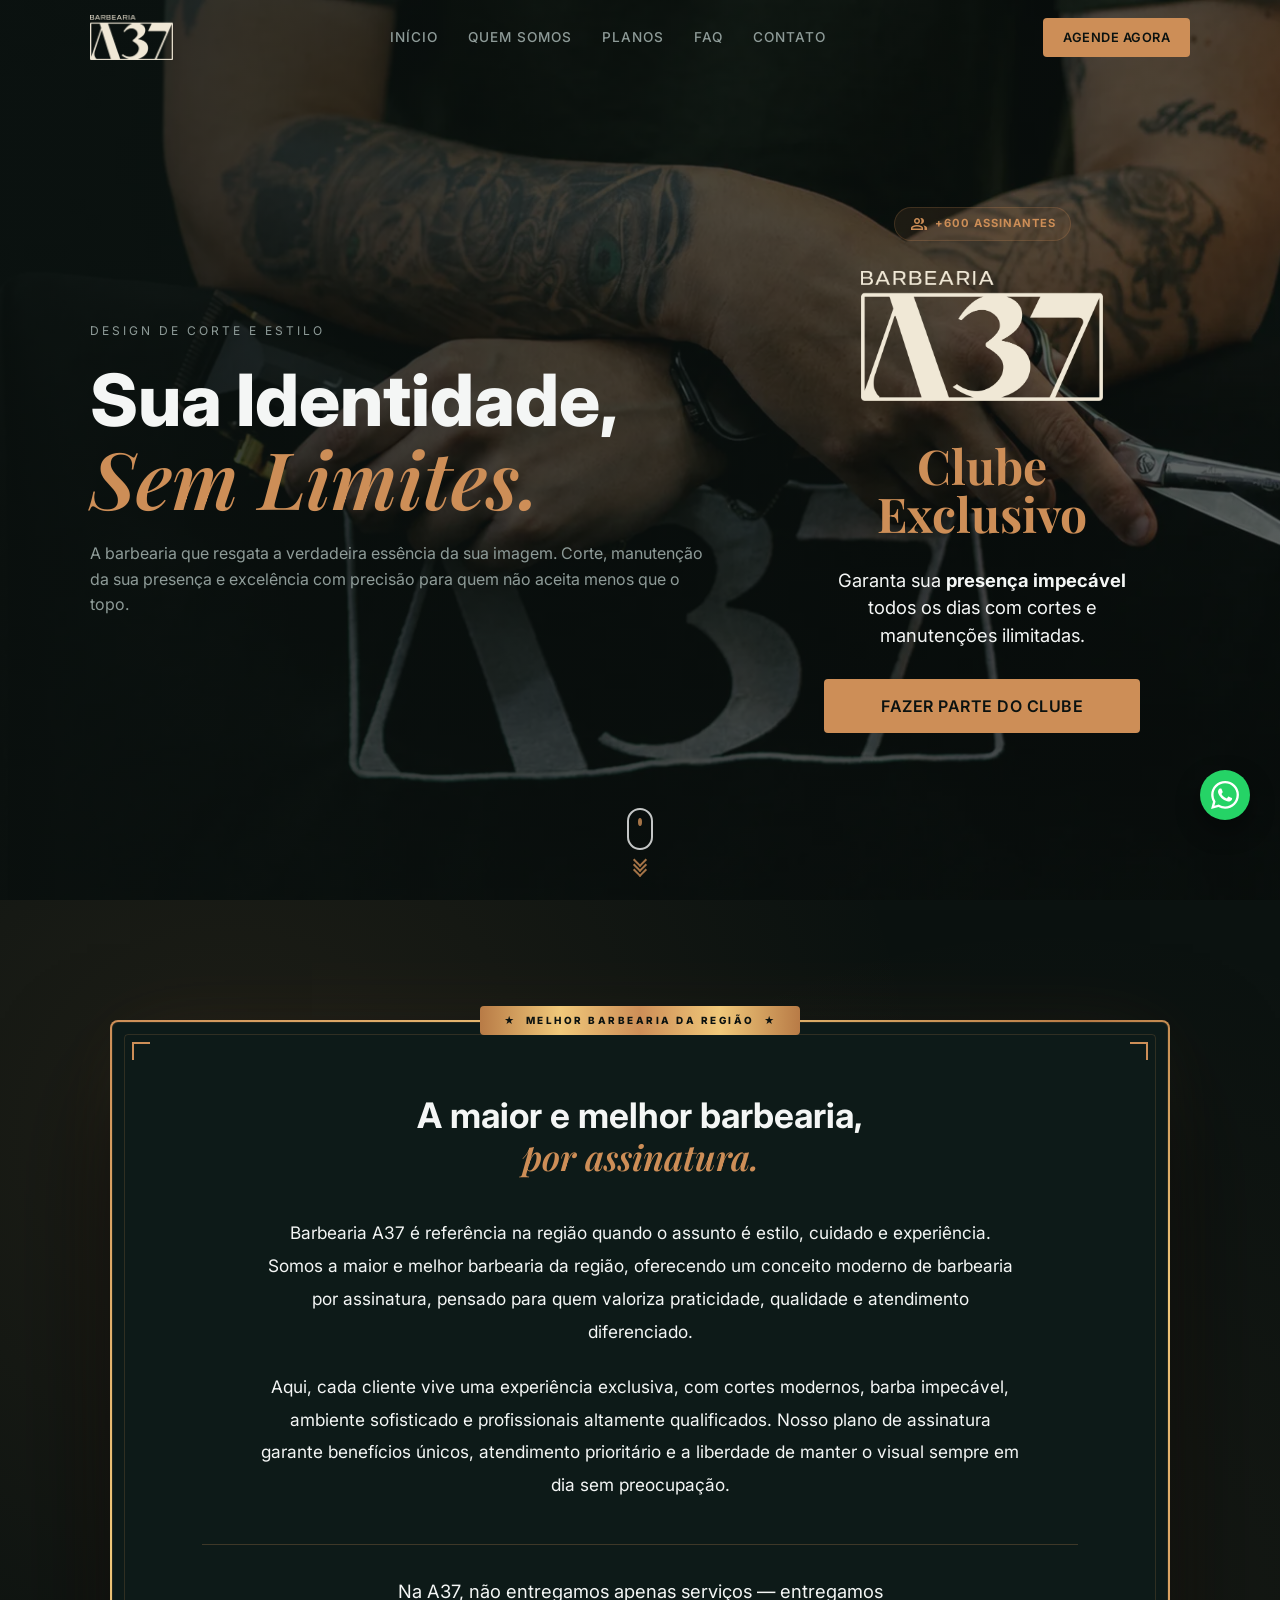
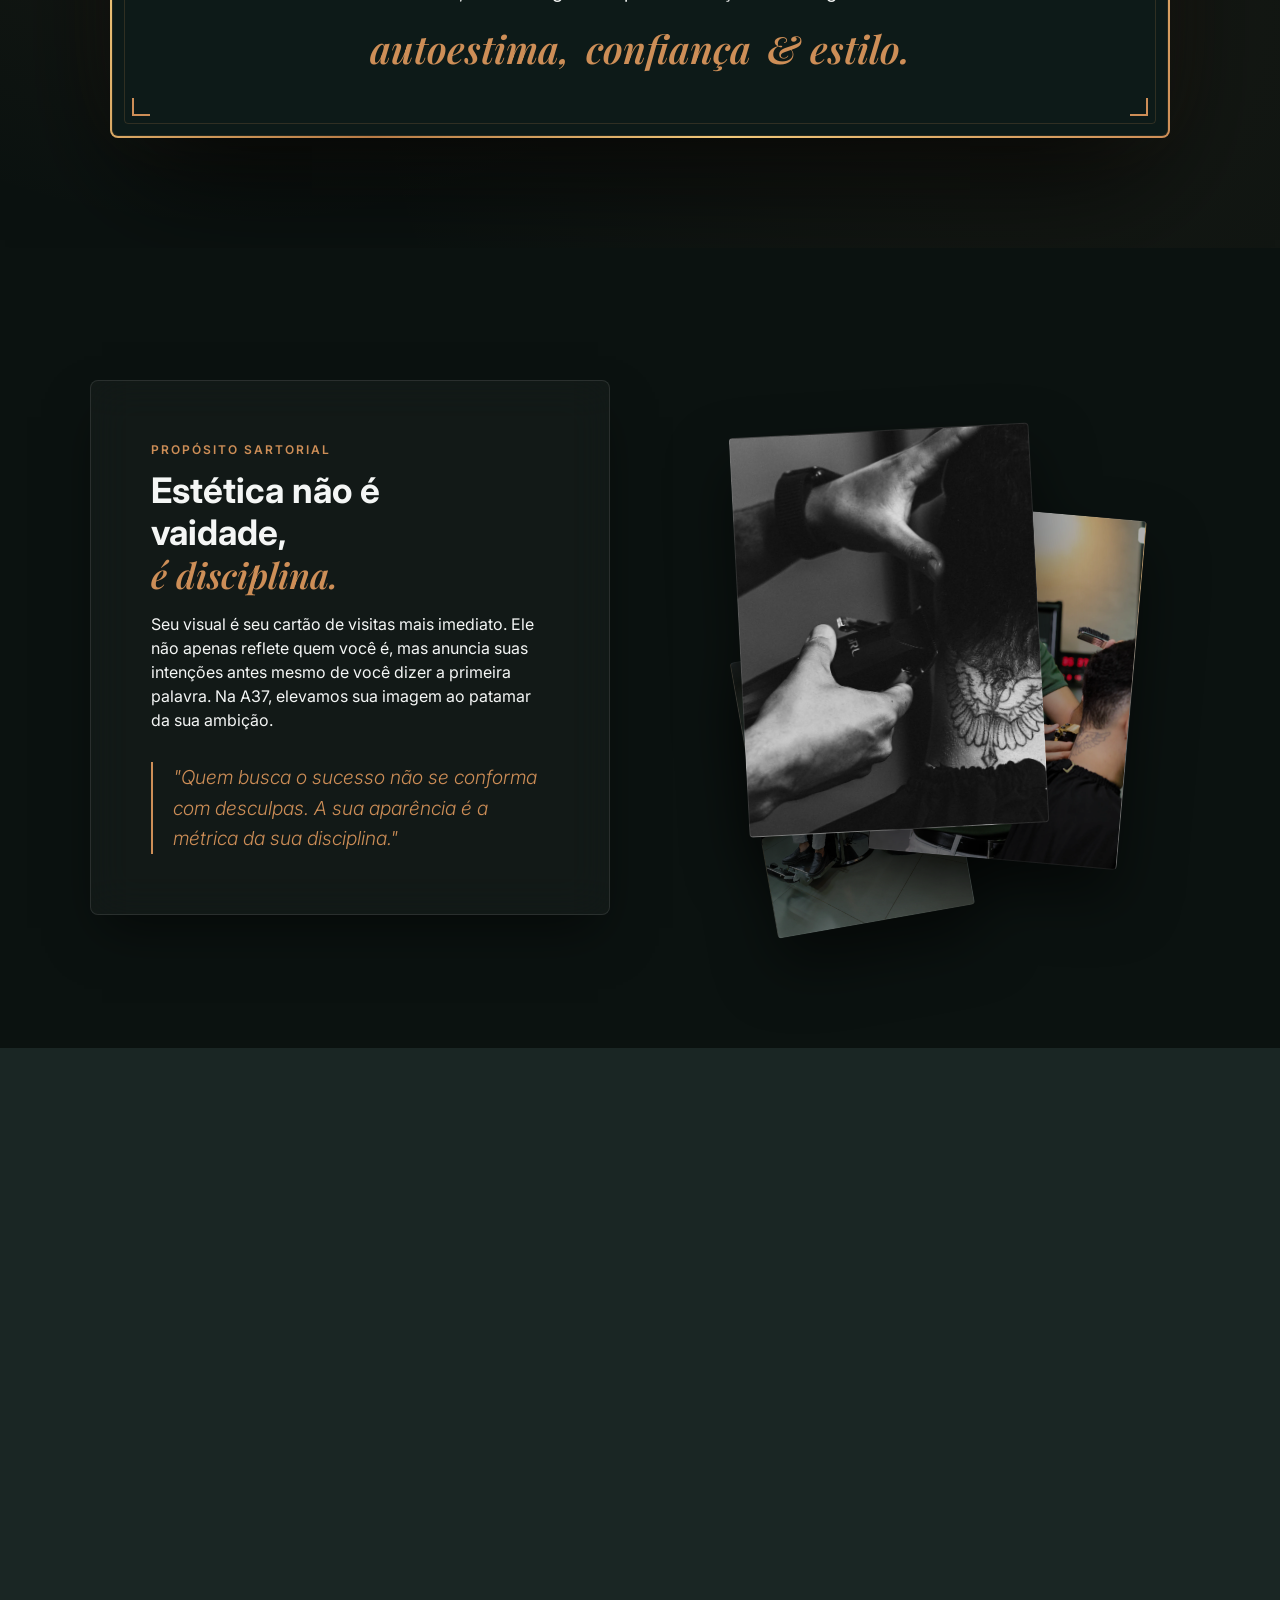
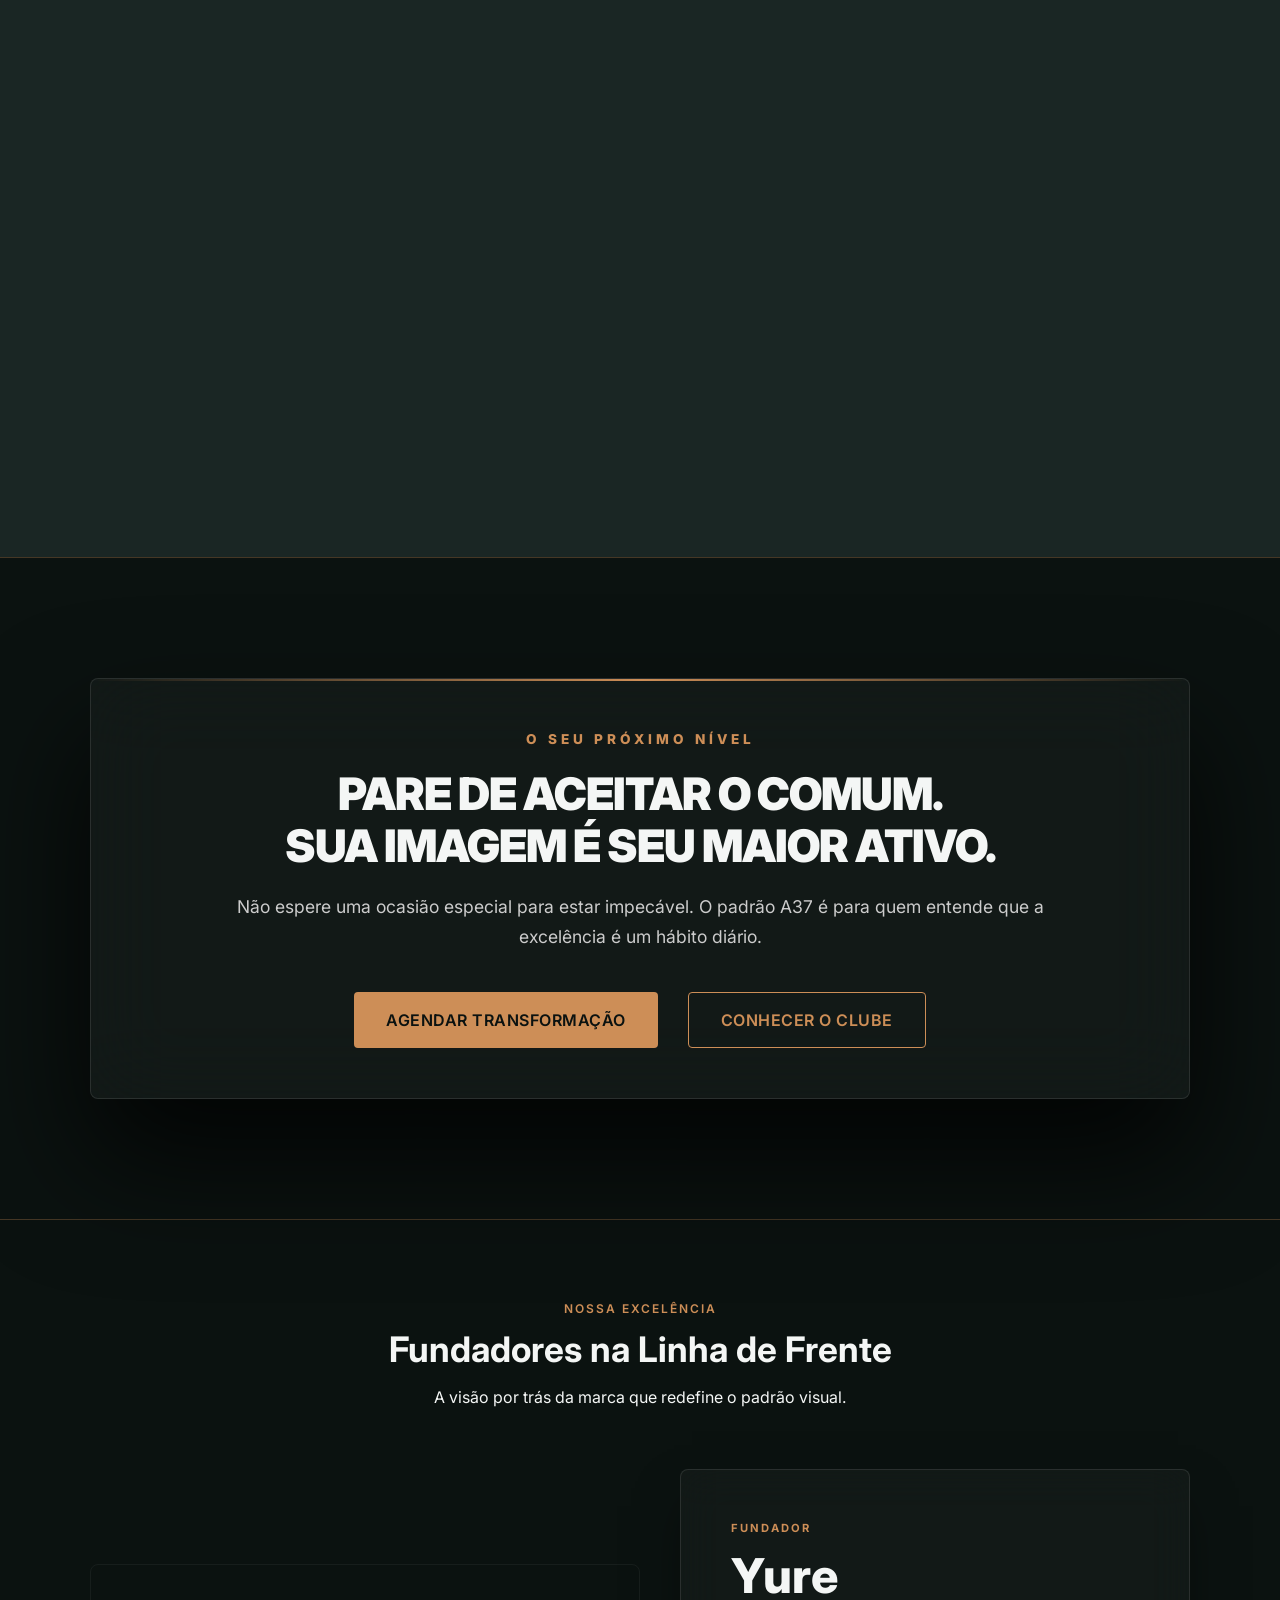
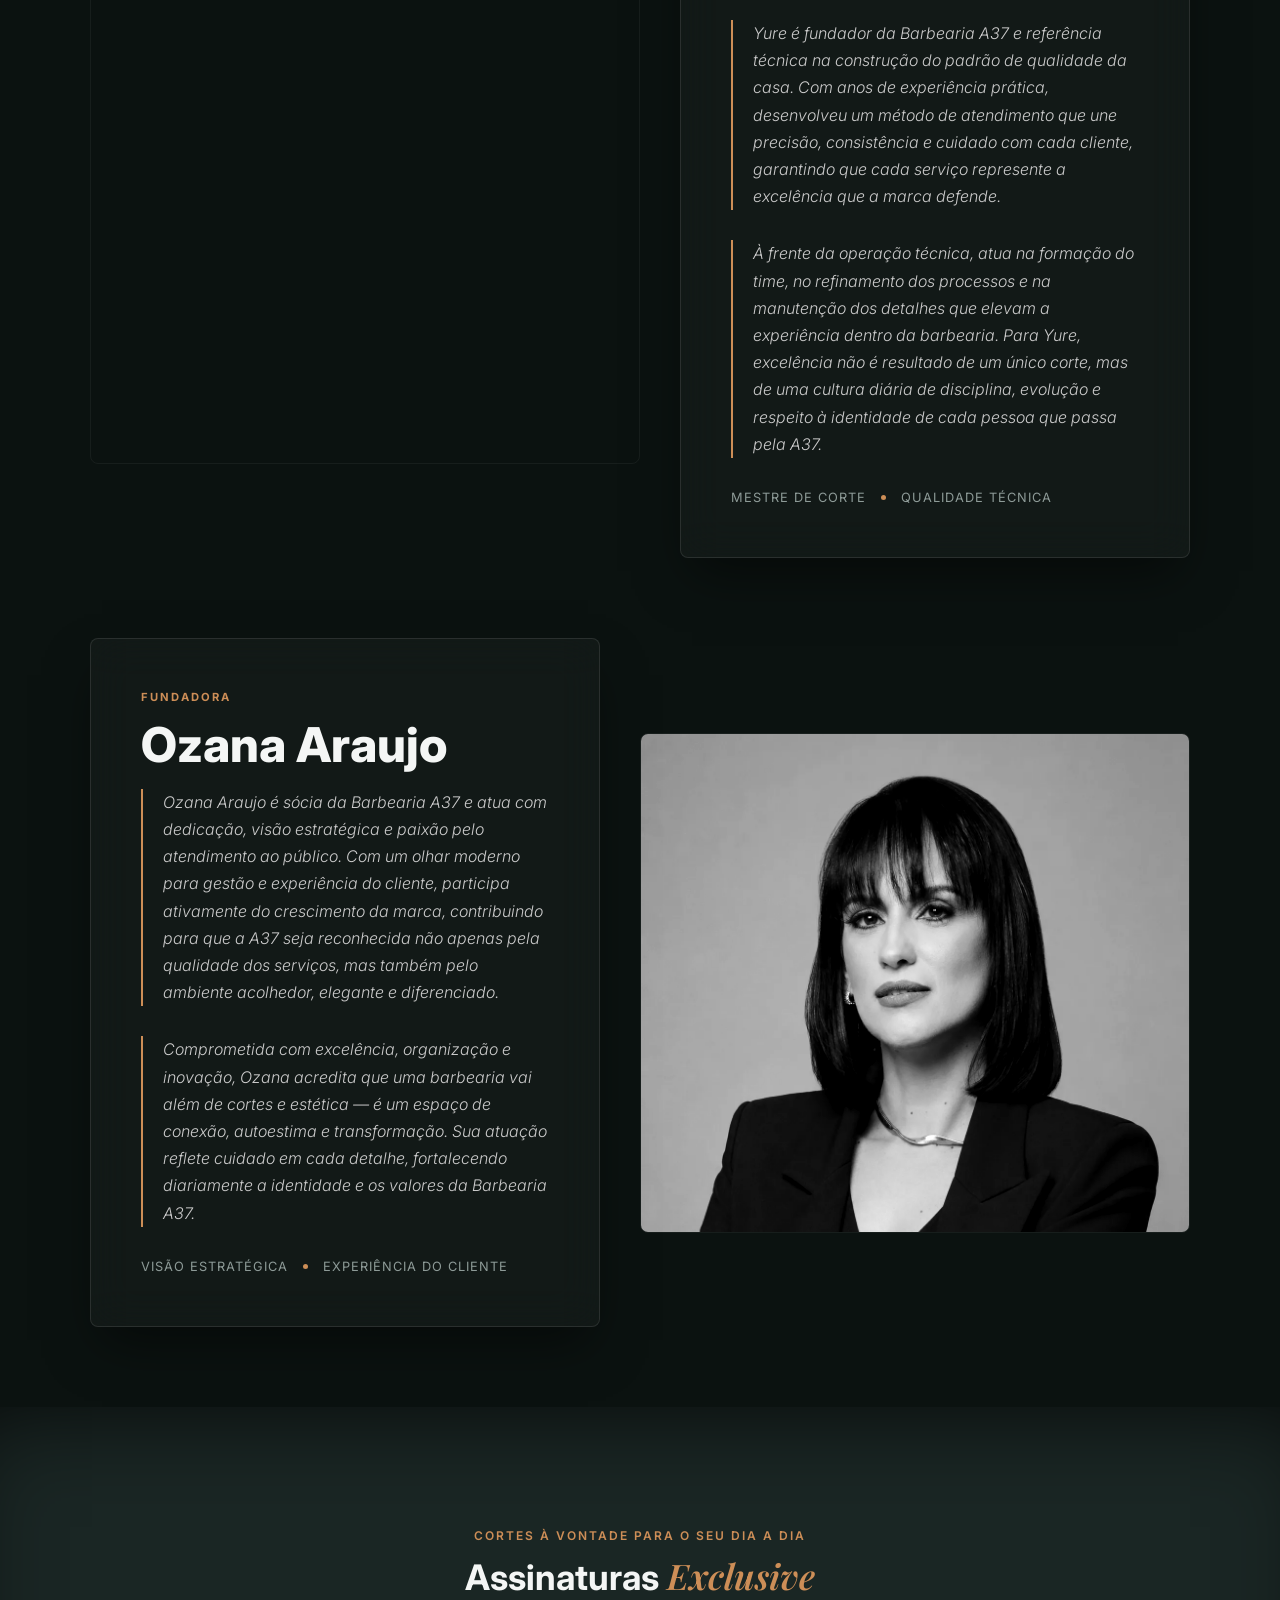
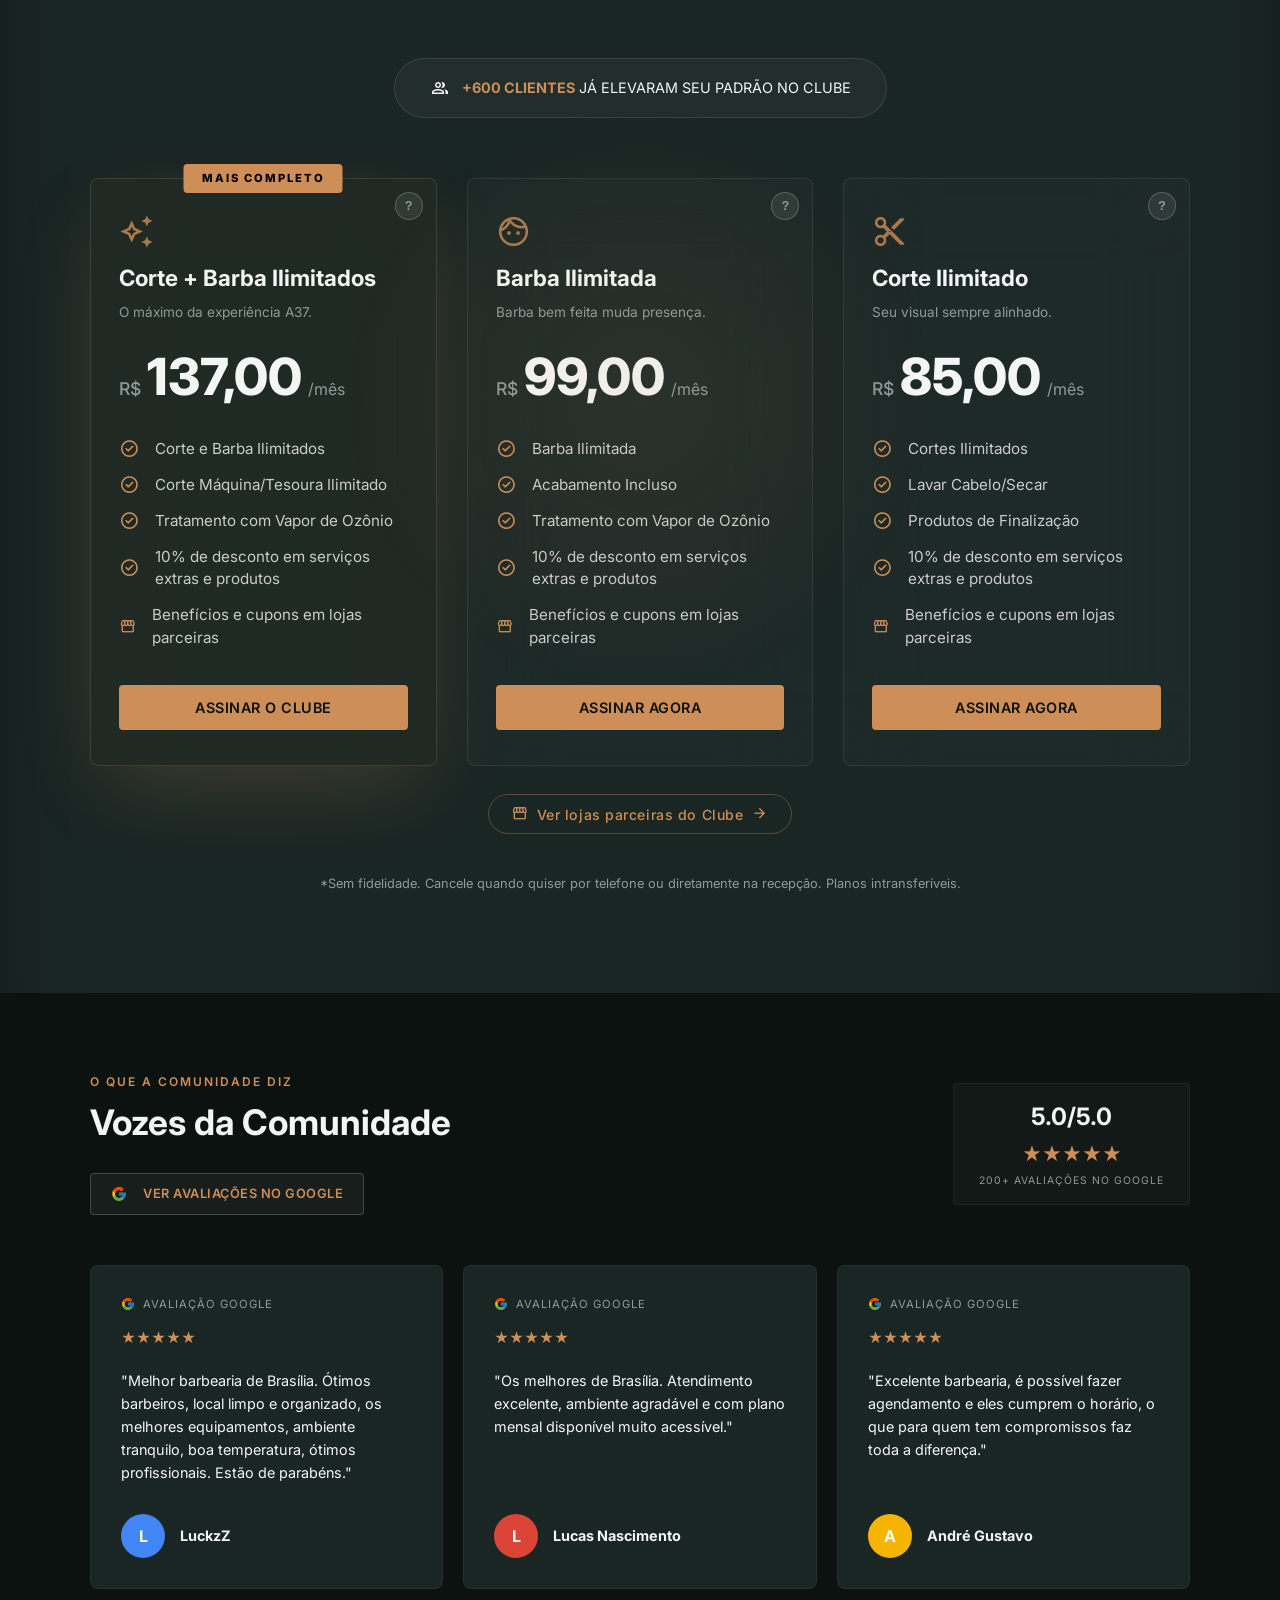
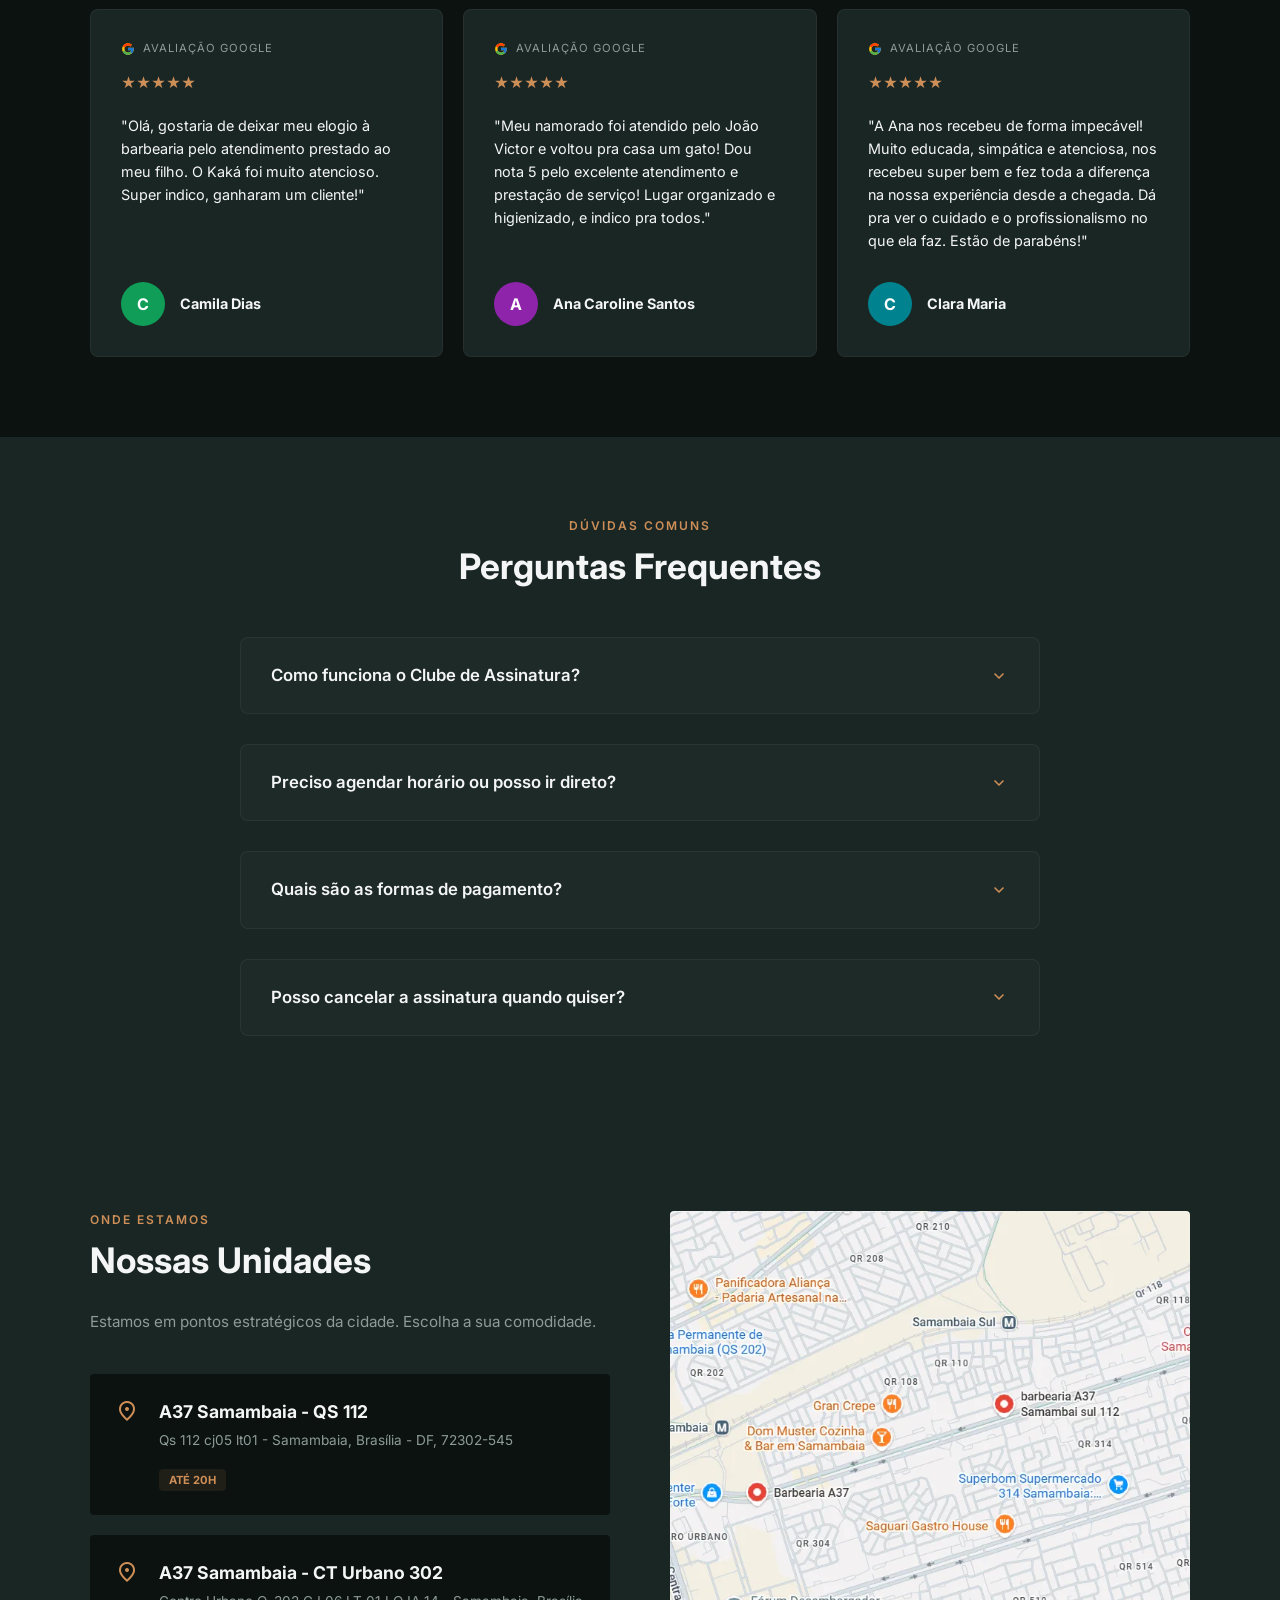
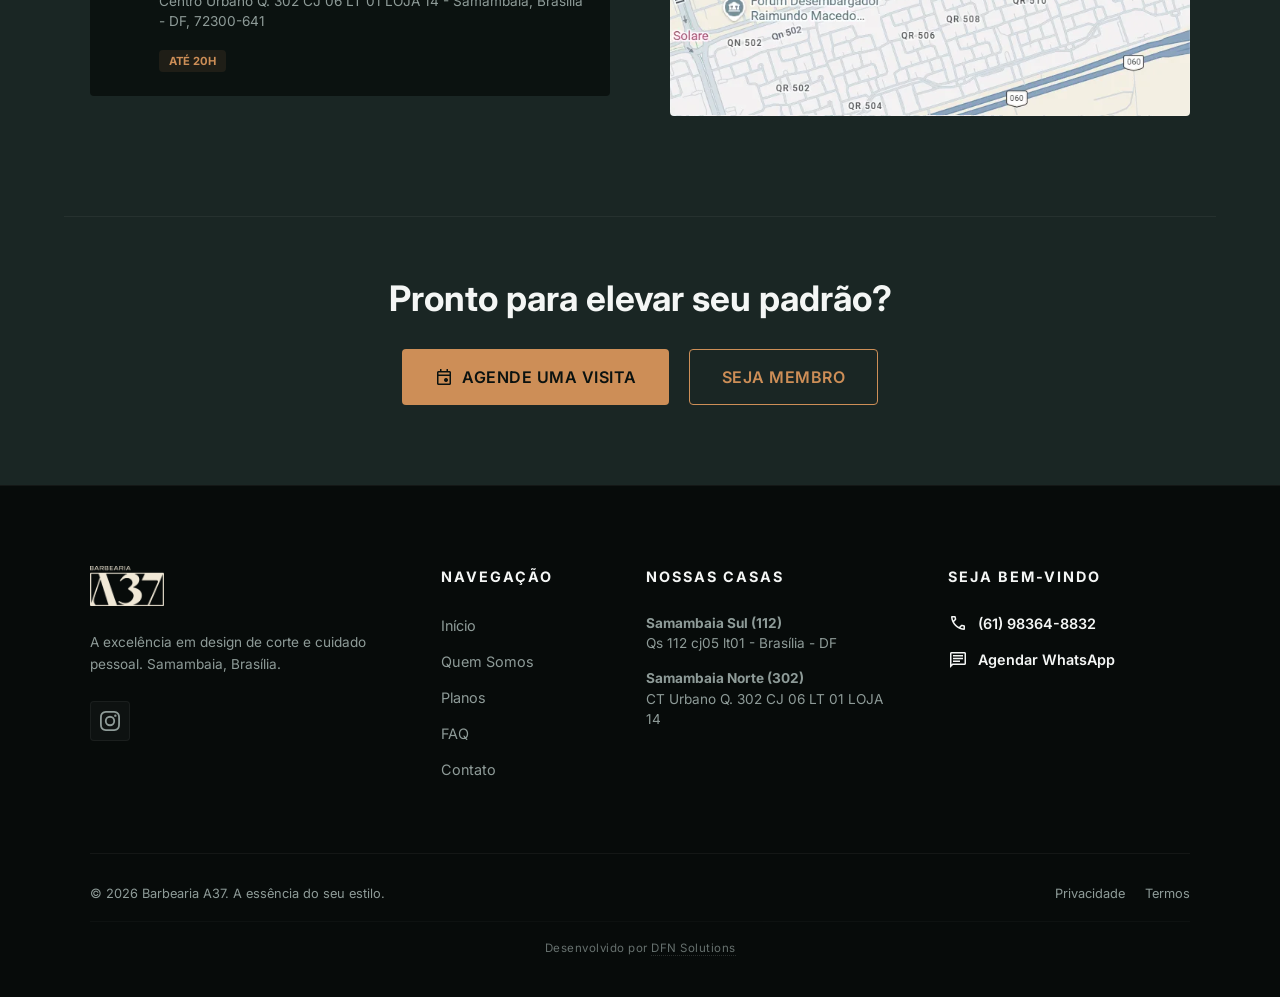
==== commit 985e6c4c: "feat: novos valores dos planos (corte 85, barba 99, corte+barba 137) Co-Authored-By: Claude Sonnet 5" ====
--- a/index.html
+++ b/index.html
@@ -4,7 +4,7 @@
 <head>
     <meta charset="UTF-8">
     <meta name="viewport" content="width=device-width, initial-scale=1.0">
-    <meta name="description" content="Barbearia A37 em Samambaia, Brasília-DF. Barbearia premium por assinatura: cortes e barbas ilimitados a partir de R$69,90/mês. +600 assinantes. Agende pelo app!">
+    <meta name="description" content="Barbearia A37 em Samambaia, Brasília-DF. Barbearia premium por assinatura: cortes e barbas ilimitados a partir de R$85,00/mês. +600 assinantes. Agende pelo app!">
     <meta name="robots" content="index, follow">
     <meta name="theme-color" content="#0B1210">
     <meta name="geo.region" content="BR-DF">
@@ -24,7 +24,7 @@
 
     <!-- Open Graph -->
     <meta property="og:title" content="Barbearia A37 | Barbearia por Assinatura em Samambaia, Brasília">
-    <meta property="og:description" content="Barbearia premium por assinatura em Samambaia, Brasília. Cortes e barbas ilimitados a partir de R$69,90/mês. +600 assinantes. Agende agora!">
+    <meta property="og:description" content="Barbearia premium por assinatura em Samambaia, Brasília. Cortes e barbas ilimitados a partir de R$85,00/mês. +600 assinantes. Agende agora!">
     <meta property="og:image" content="https://barbeariaa37.com.br/og-image.png">
     <meta property="og:type" content="website">
     <meta property="og:url" content="https://barbeariaa37.com.br/">
@@ -388,7 +388,7 @@
 
                     <div class="plan-price highlight">
                         <span class="currency">R$</span>
-                        <span class="amount">119,90</span>
+                        <span class="amount">137,00</span>
                         <span class="period">/mês</span>
                     </div>
 
@@ -412,7 +412,7 @@
 
                     <div class="plan-price highlight">
                         <span class="currency">R$</span>
-                        <span class="amount">89,90</span>
+                        <span class="amount">99,00</span>
                         <span class="period">/mês</span>
                     </div>
 
@@ -436,7 +436,7 @@
 
                     <div class="plan-price highlight">
                         <span class="currency">R$</span>
-                        <span class="amount">69,90</span>
+                        <span class="amount">85,00</span>
                         <span class="period">/mês</span>
                     </div>
 
@@ -865,7 +865,7 @@
           "image": "https://barbeariaa37.com.br/og-image.png",
           "url": "https://barbeariaa37.com.br/",
           "telephone": "+55-61-98364-8832",
-          "priceRange": "R$69–R$119/mês",
+          "priceRange": "R$85–R$137/mês",
           "address": {
             "@type": "PostalAddress",
             "streetAddress": "QS 112 Conjunto 05 Lote 01",
@@ -901,7 +901,7 @@
           "image": "https://barbeariaa37.com.br/og-image.png",
           "url": "https://barbeariaa37.com.br/",
           "telephone": "+55-61-98364-8832",
-          "priceRange": "R$69–R$119/mês",
+          "priceRange": "R$85–R$137/mês",
           "address": {
             "@type": "PostalAddress",
             "streetAddress": "Centro Urbano Quadra 302 Conjunto 06 Lote 01 Loja 14",
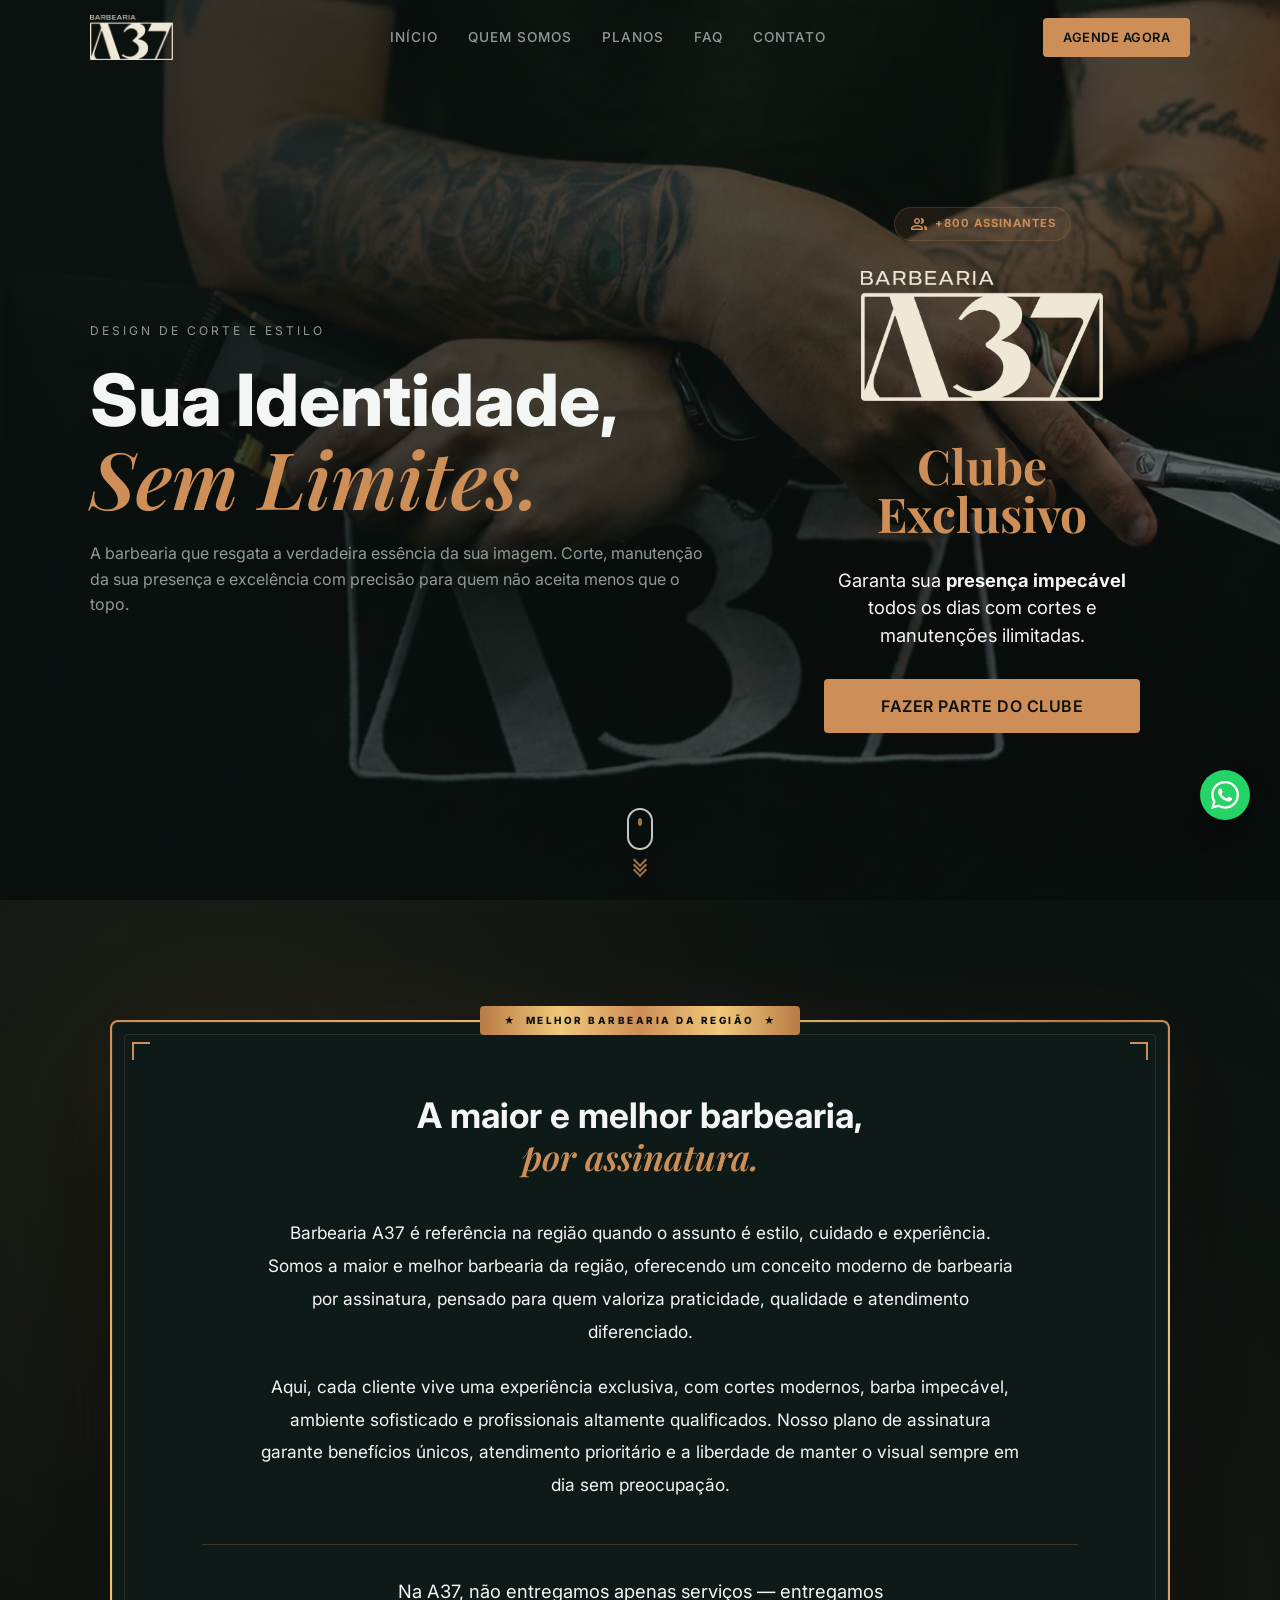
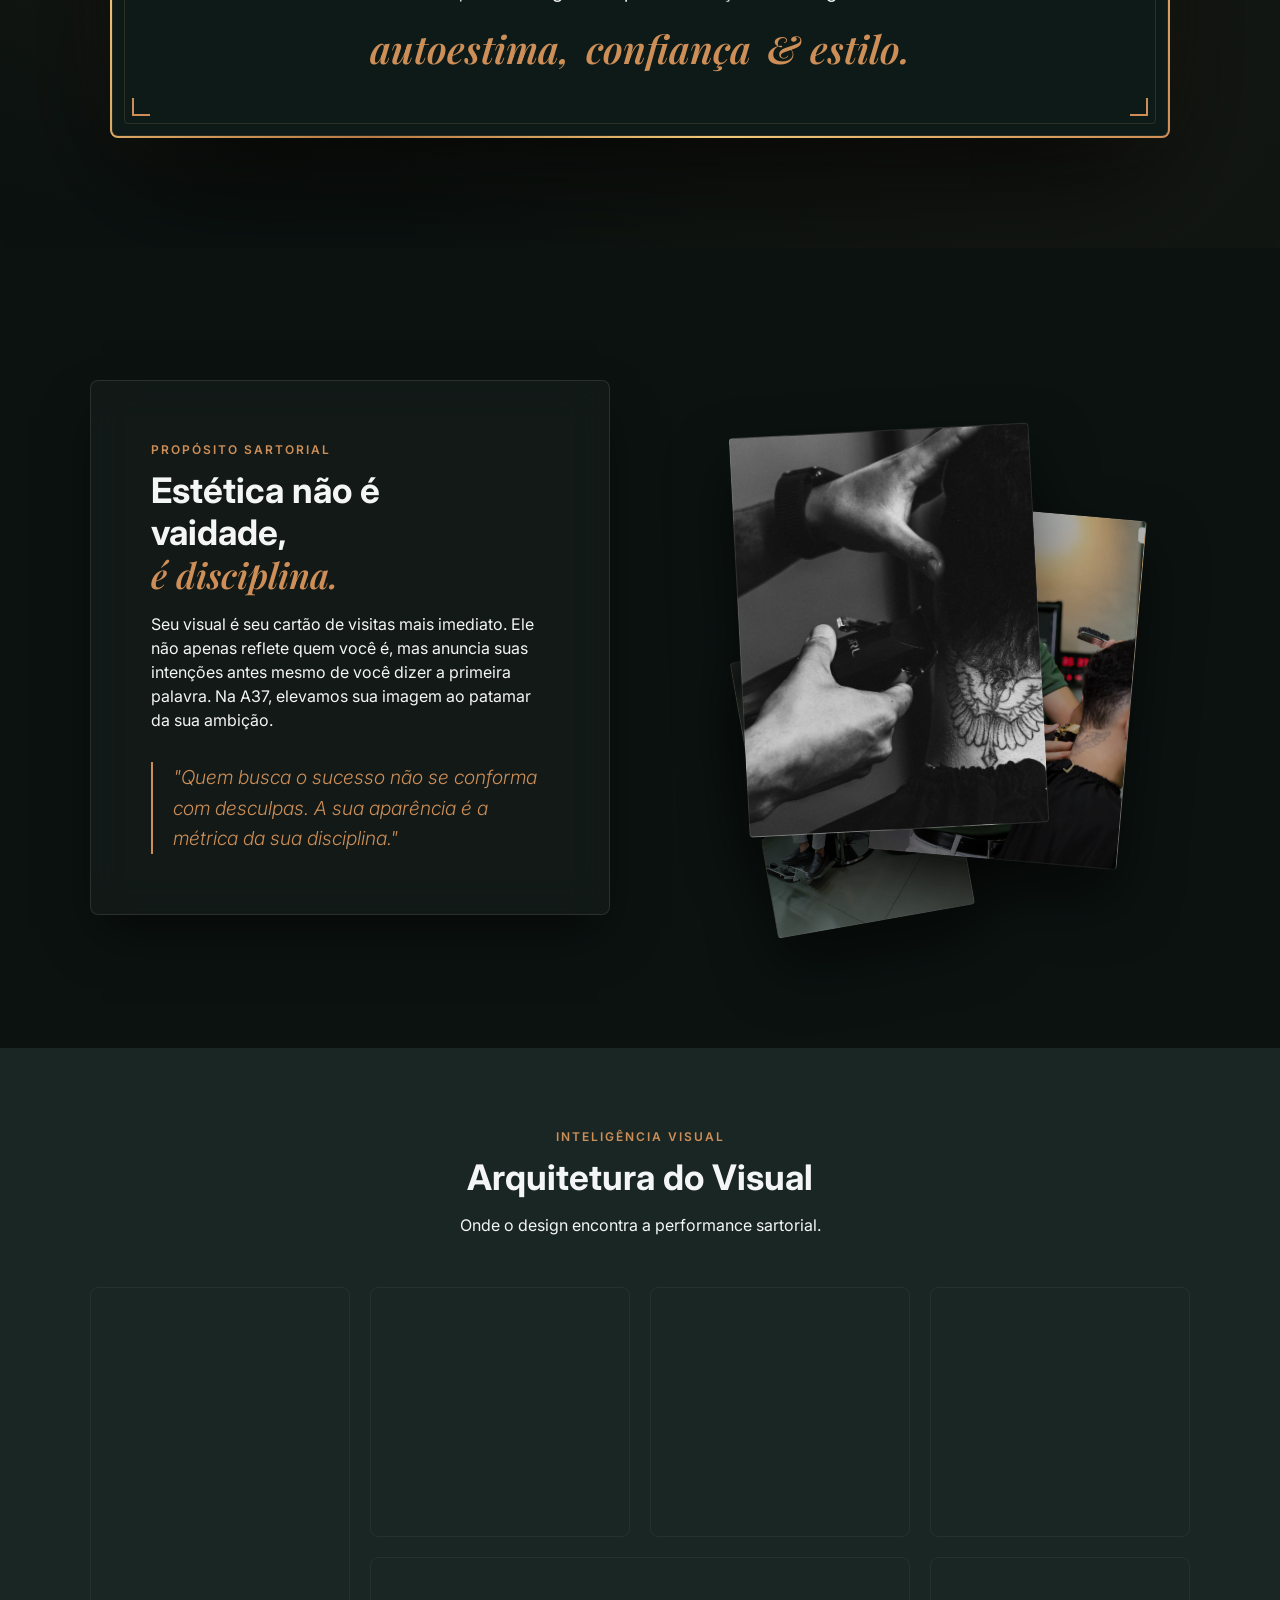
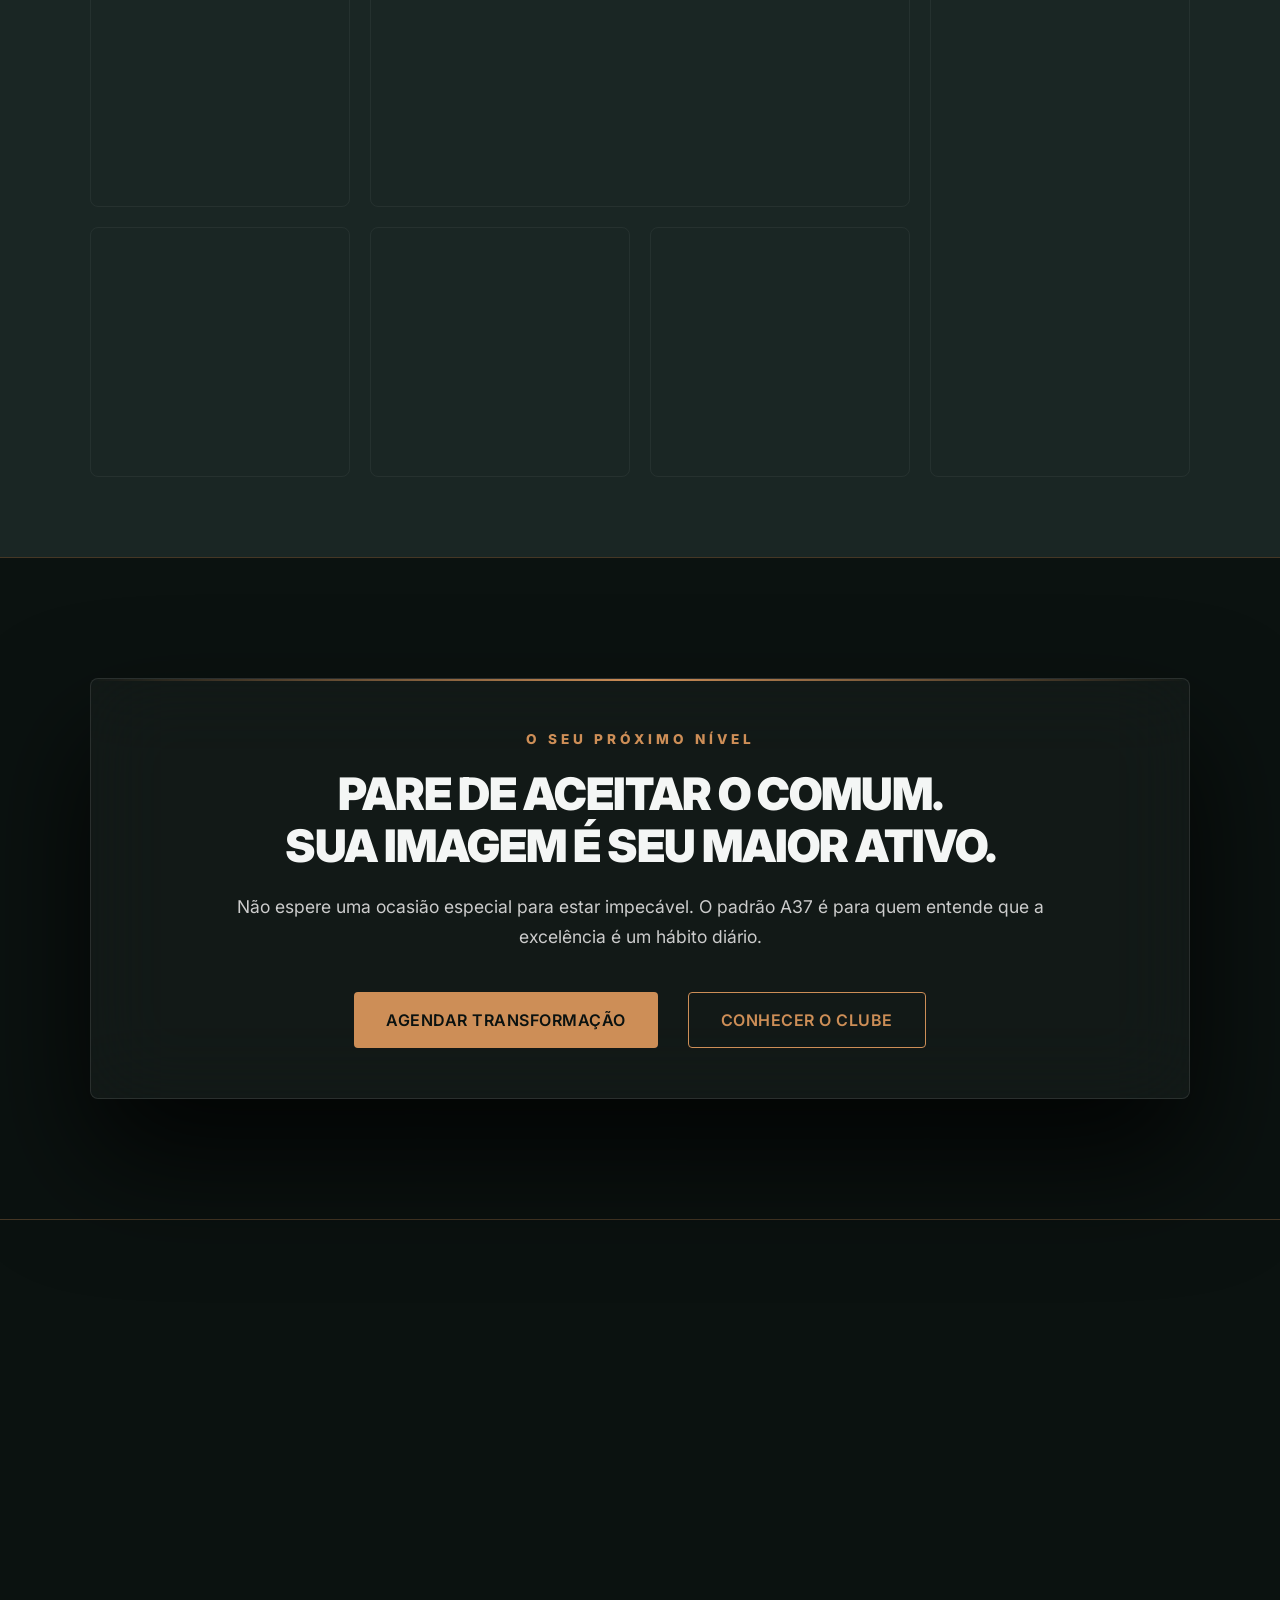
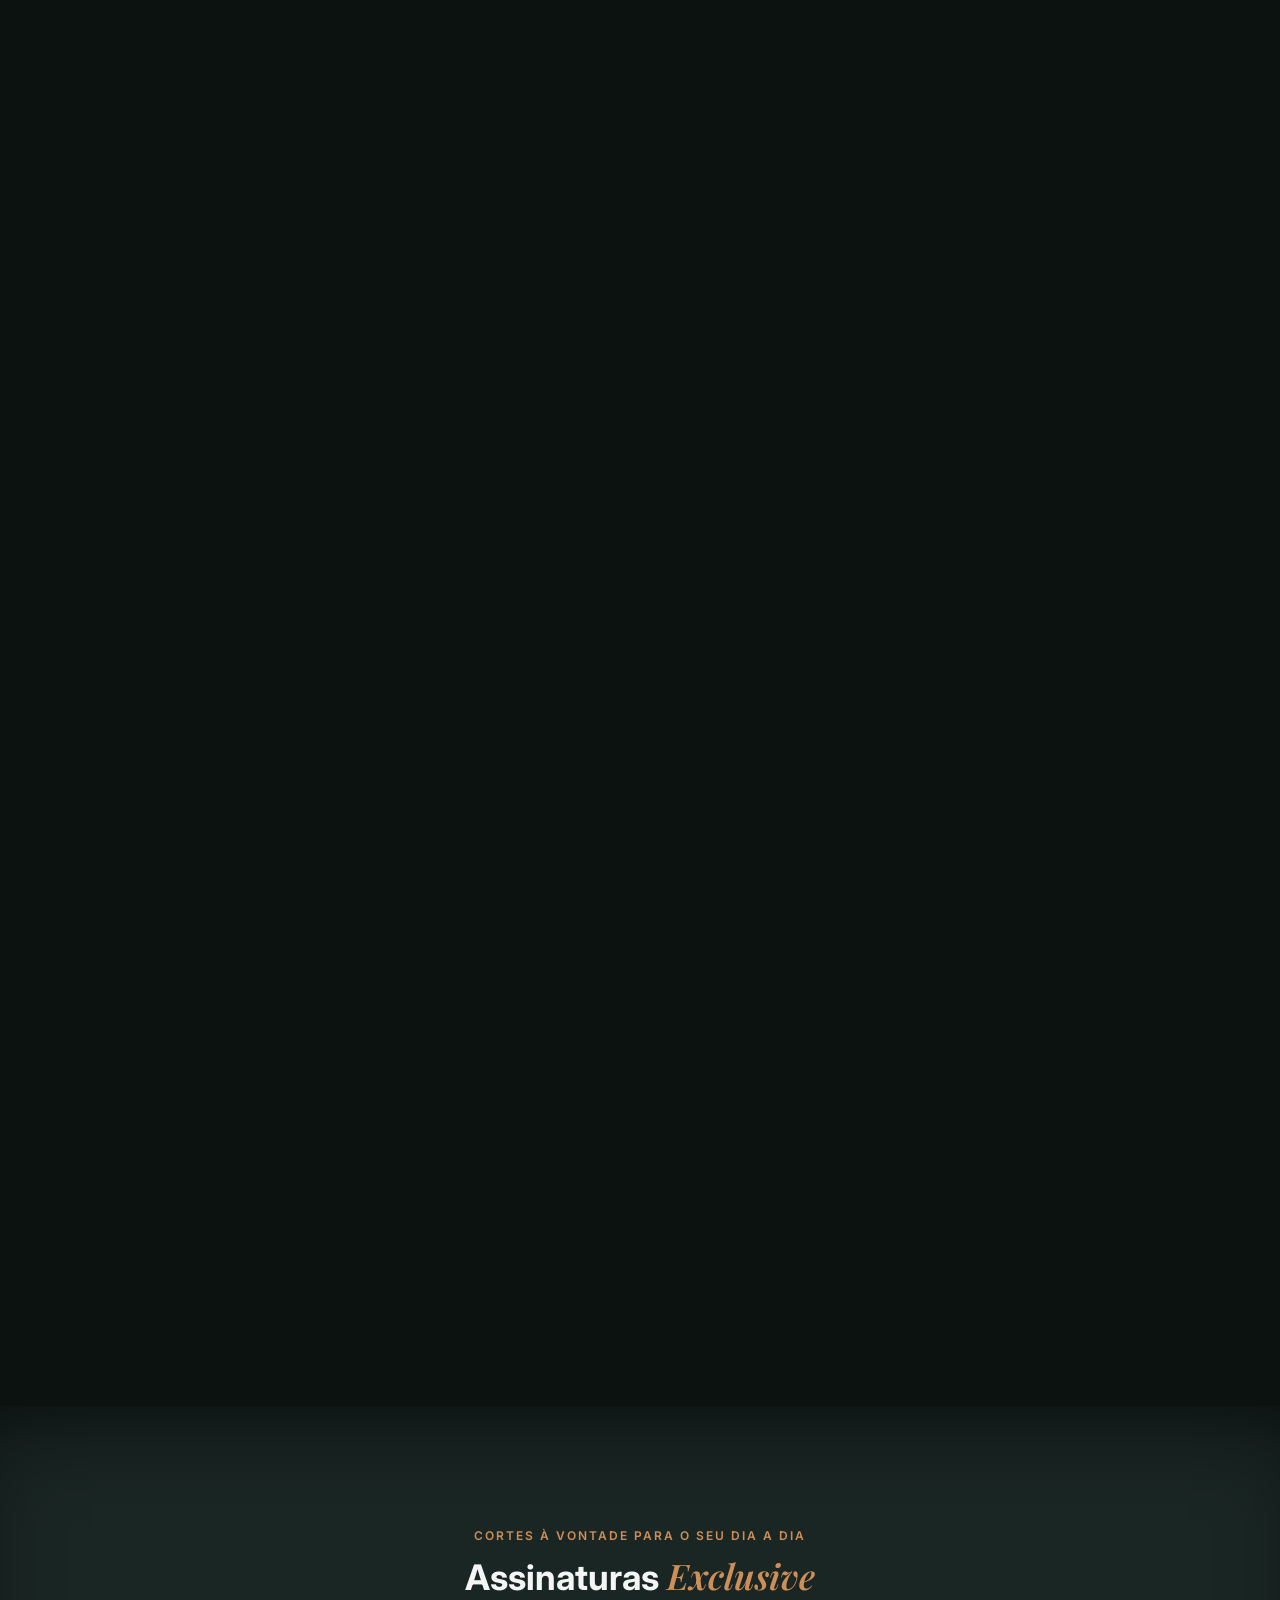
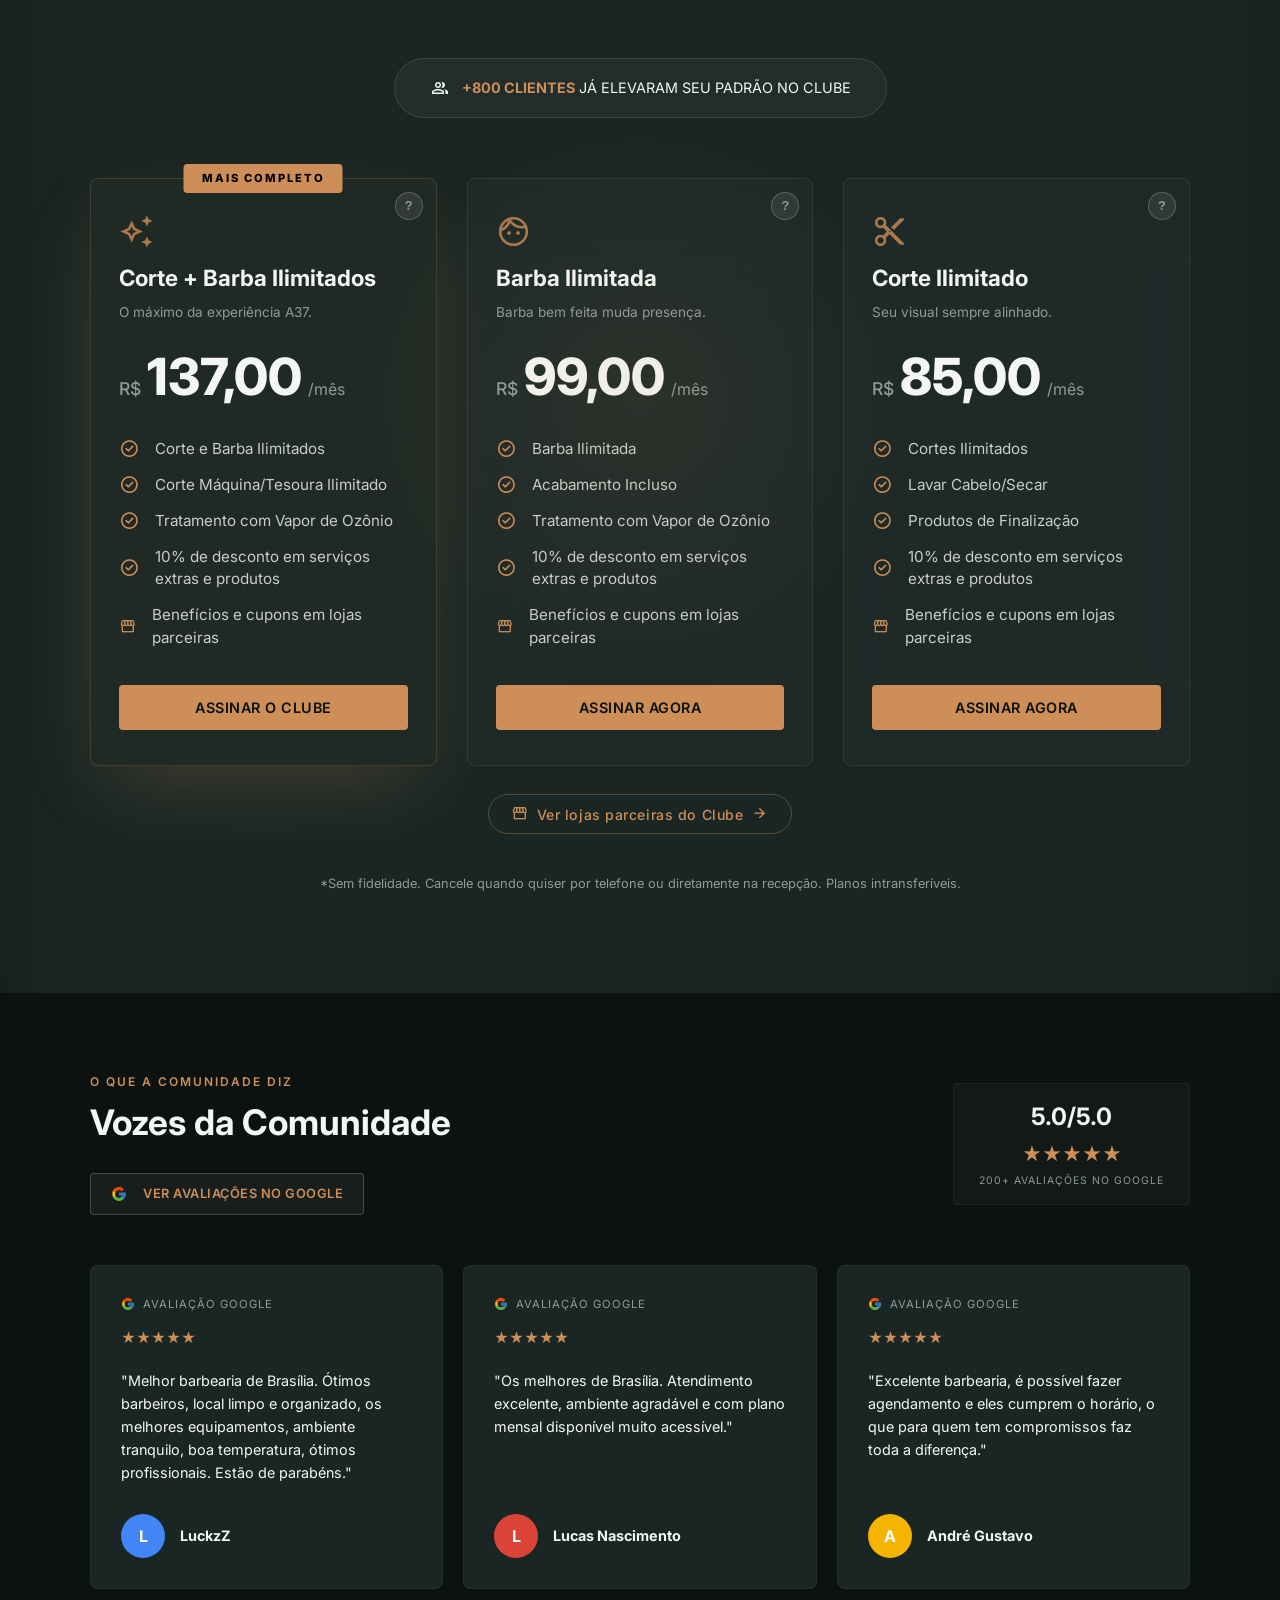
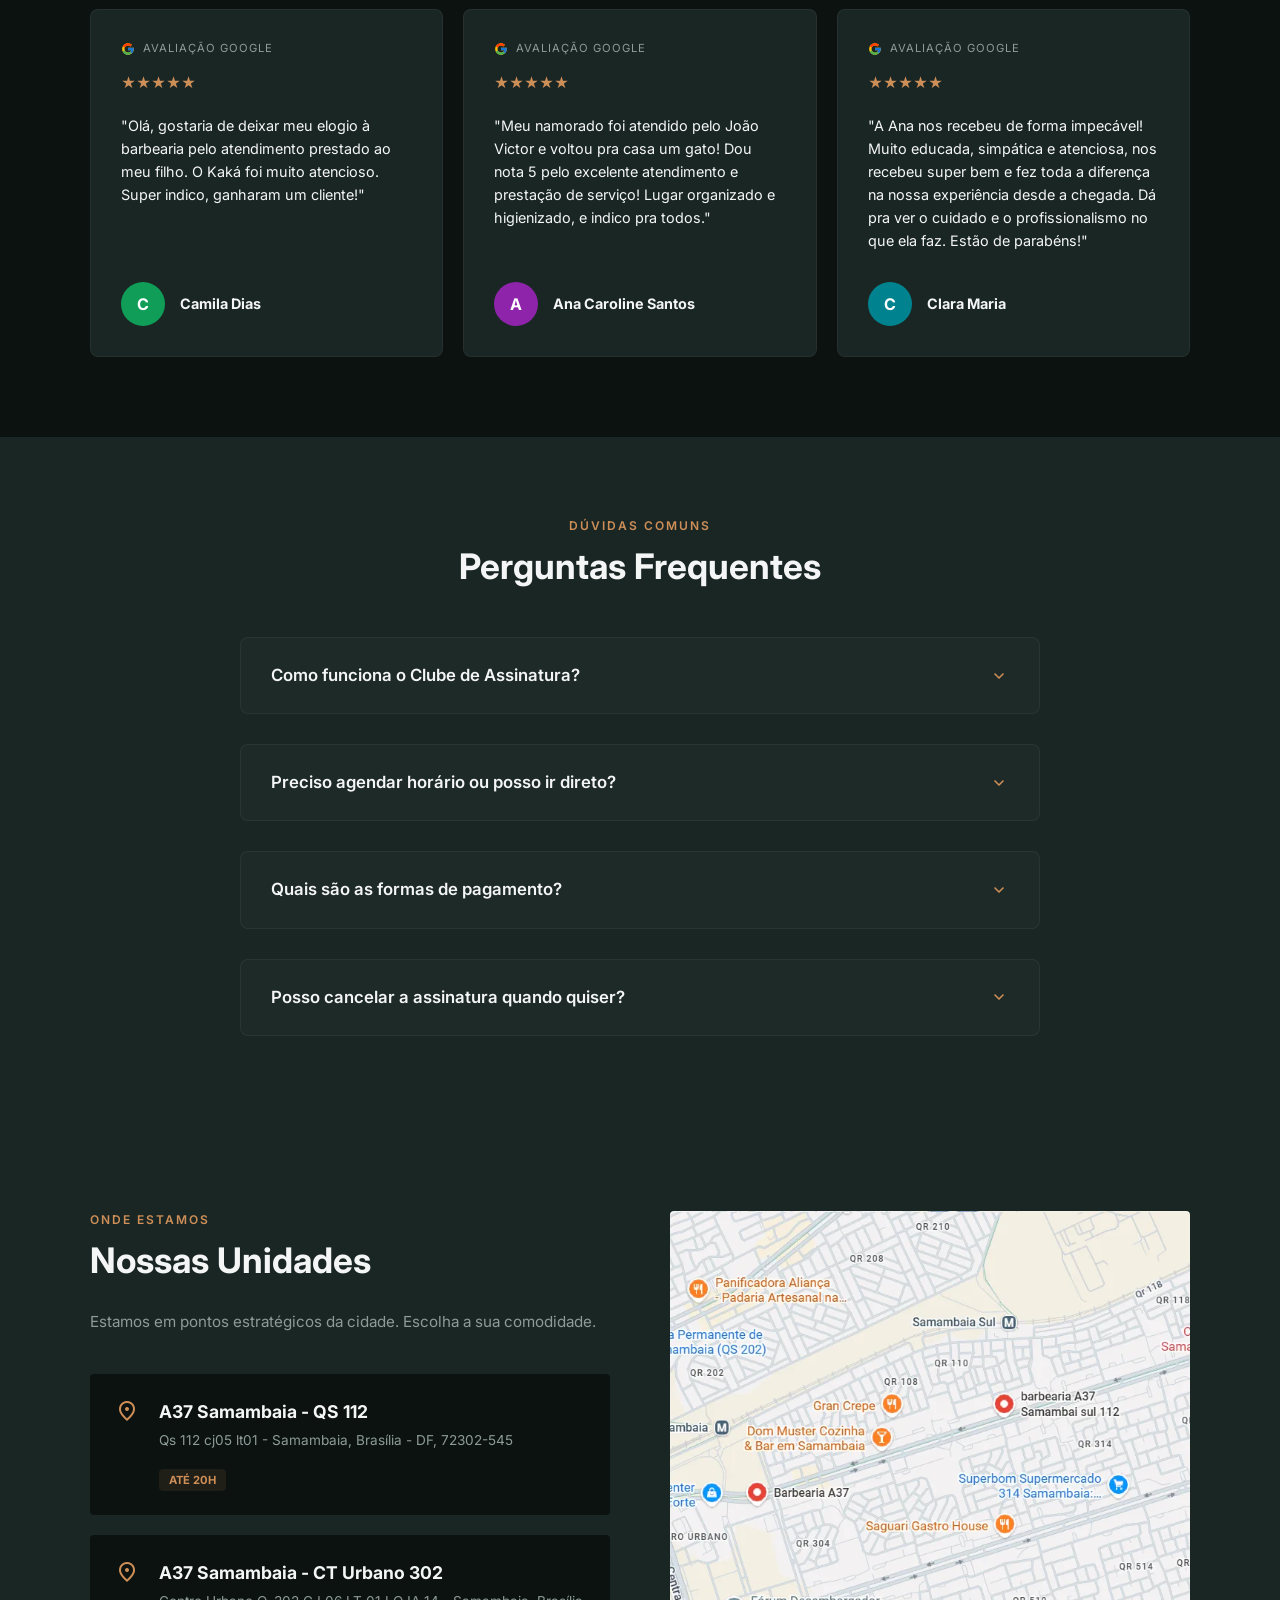
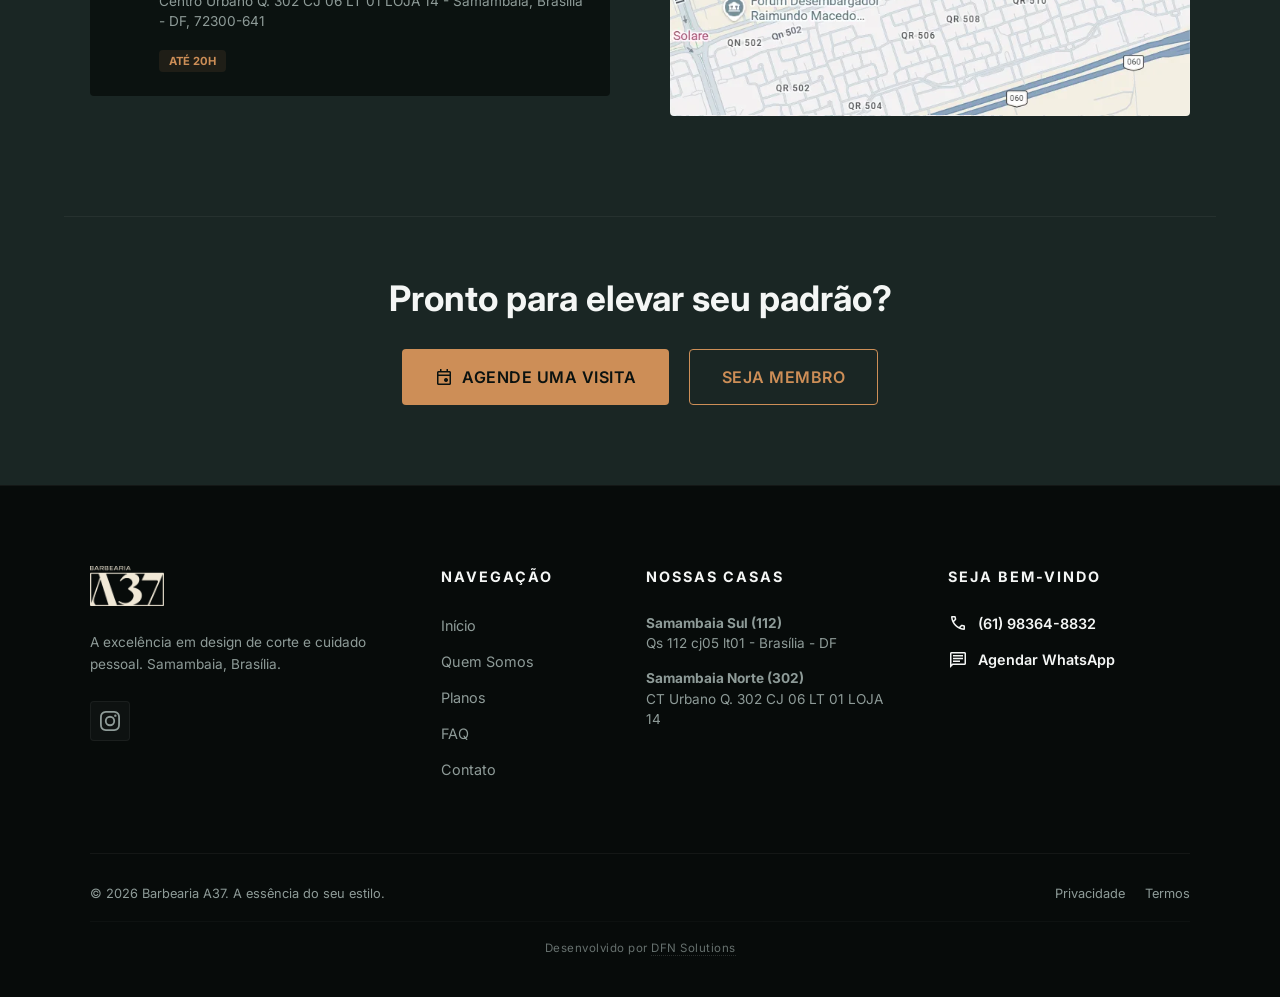
==== commit 5705b081: "feat: atualiza numero de assinantes para +800 Co-Authored-By: Claude Sonnet 5.5 <noreply@anthropic.c" ====
--- a/index.html
+++ b/index.html
@@ -4,7 +4,7 @@
 <head>
     <meta charset="UTF-8">
     <meta name="viewport" content="width=device-width, initial-scale=1.0">
-    <meta name="description" content="Barbearia A37 em Samambaia, Brasília-DF. Barbearia premium por assinatura: cortes e barbas ilimitados a partir de R$85,00/mês. +600 assinantes. Agende pelo app!">
+    <meta name="description" content="Barbearia A37 em Samambaia, Brasília-DF. Barbearia premium por assinatura: cortes e barbas ilimitados a partir de R$85,00/mês. +800 assinantes. Agende pelo app!">
     <meta name="robots" content="index, follow">
     <meta name="theme-color" content="#0B1210">
     <meta name="geo.region" content="BR-DF">
@@ -24,7 +24,7 @@
 
     <!-- Open Graph -->
     <meta property="og:title" content="Barbearia A37 | Barbearia por Assinatura em Samambaia, Brasília">
-    <meta property="og:description" content="Barbearia premium por assinatura em Samambaia, Brasília. Cortes e barbas ilimitados a partir de R$85,00/mês. +600 assinantes. Agende agora!">
+    <meta property="og:description" content="Barbearia premium por assinatura em Samambaia, Brasília. Cortes e barbas ilimitados a partir de R$85,00/mês. +800 assinantes. Agende agora!">
     <meta property="og:image" content="https://barbeariaa37.com.br/og-image.png">
     <meta property="og:type" content="website">
     <meta property="og:url" content="https://barbeariaa37.com.br/">
@@ -120,7 +120,7 @@
 
             <!-- Direita: Convite ao Clube -->
             <div class="hero-subscription-card hero-reveal" style="animation-delay: 1s;">
-                <div class="sub-badge"><span class="material-symbols-outlined">group</span> +600 ASSINANTES</div>
+                <div class="sub-badge"><span class="material-symbols-outlined">group</span> +800 ASSINANTES</div>
                 <img src="assets/logos/logo_letras_bege.webp" alt="Clube A37" class="hero-club-logo">
                 <h2>Clube Exclusivo</h2>
                 <p>Garanta sua <strong>presença impecável</strong> todos os dias com cortes e manutenções ilimitadas.
@@ -373,7 +373,7 @@
                 
                 <div class="sub-milestone-banner">
                     <span class="material-symbols-outlined">group</span>
-                    <span><strong>+600 CLIENTES</strong> JÁ ELEVARAM SEU PADRÃO NO CLUBE</span>
+                    <span><strong>+800 CLIENTES</strong> JÁ ELEVARAM SEU PADRÃO NO CLUBE</span>
                 </div>
             </div>
 
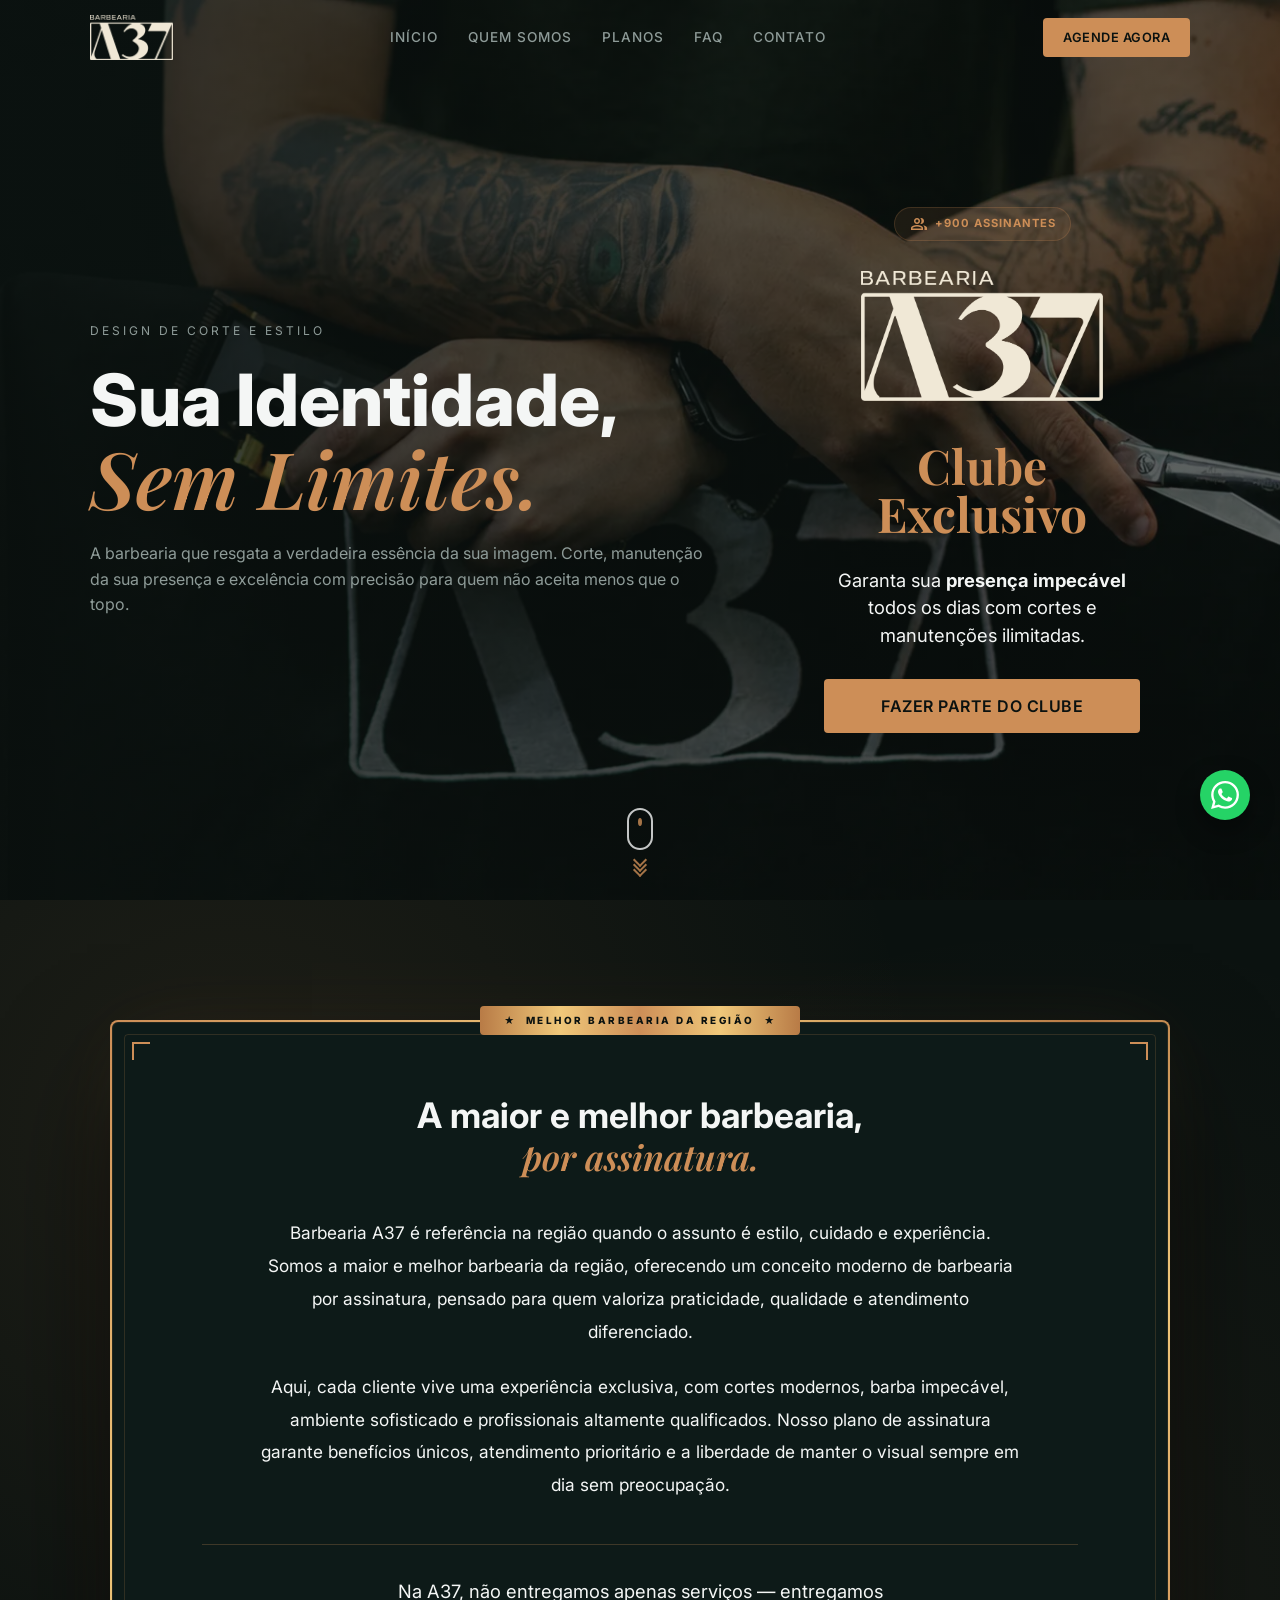
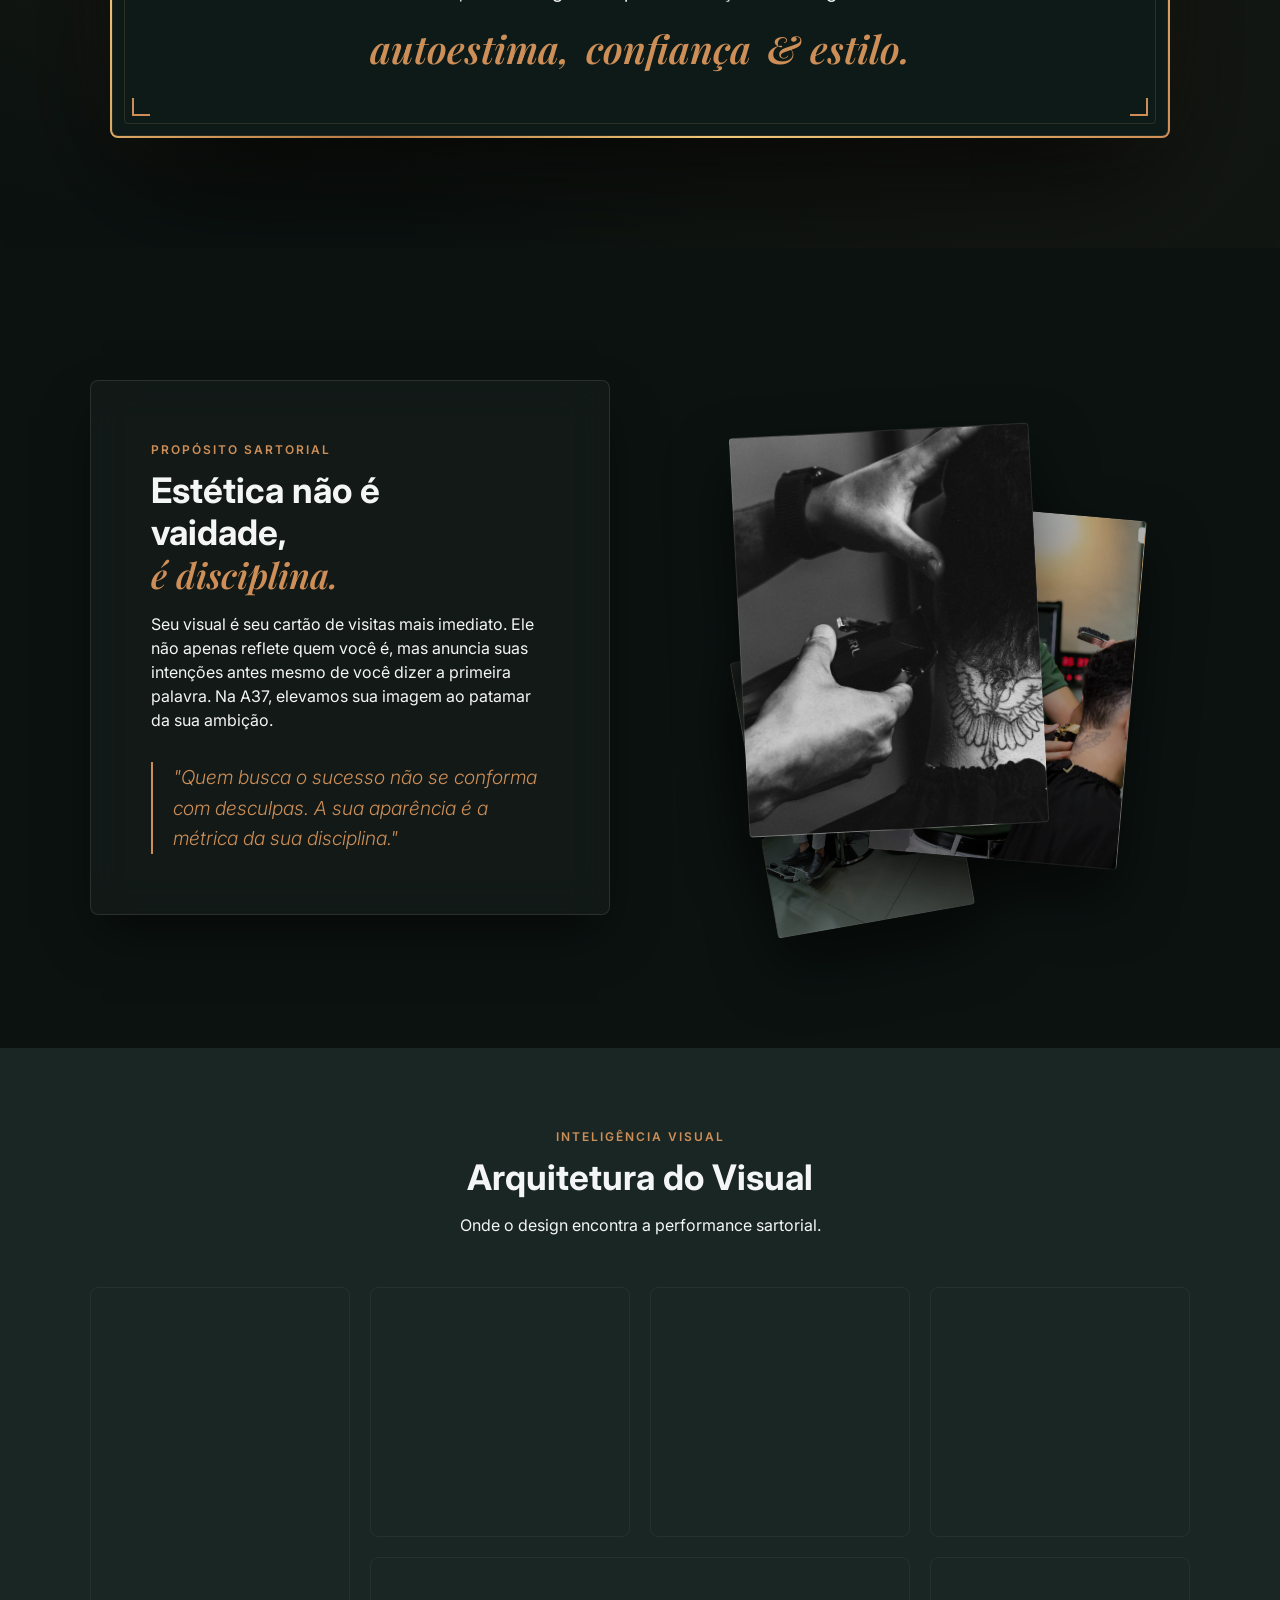
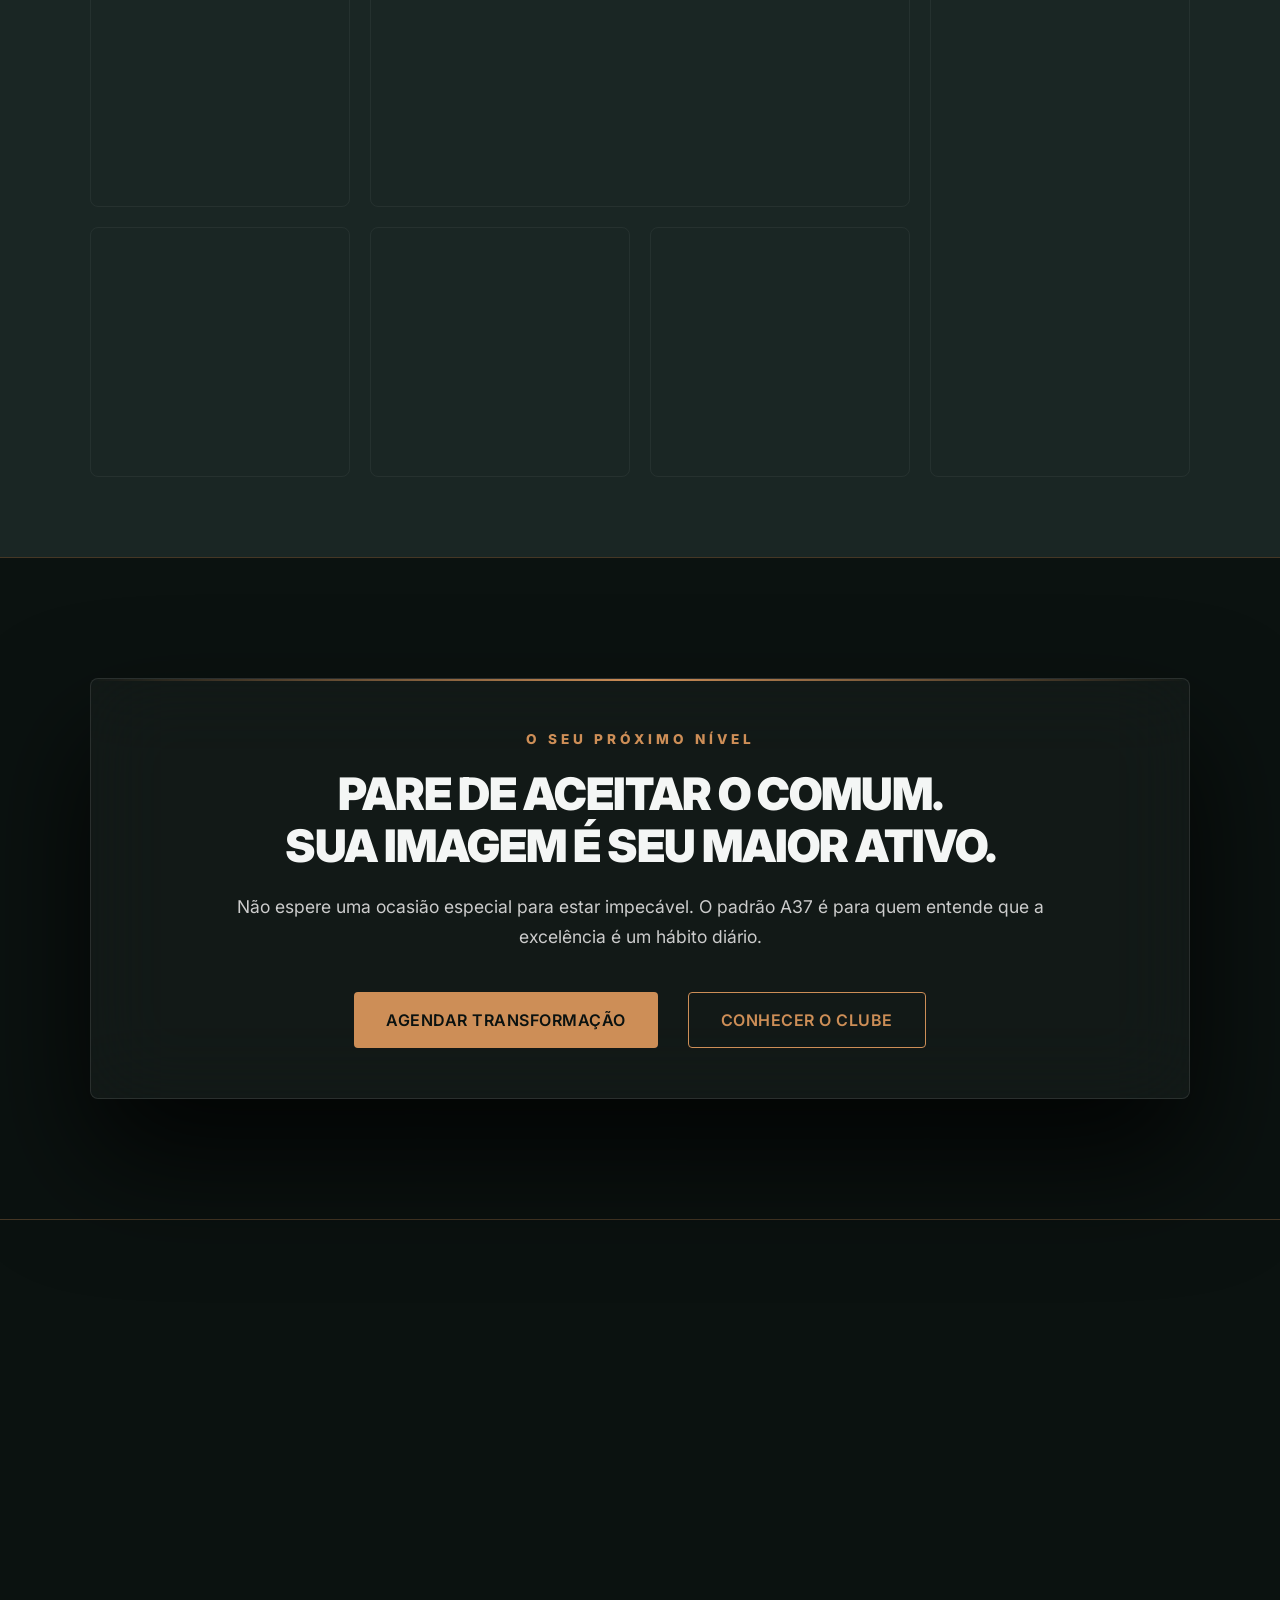
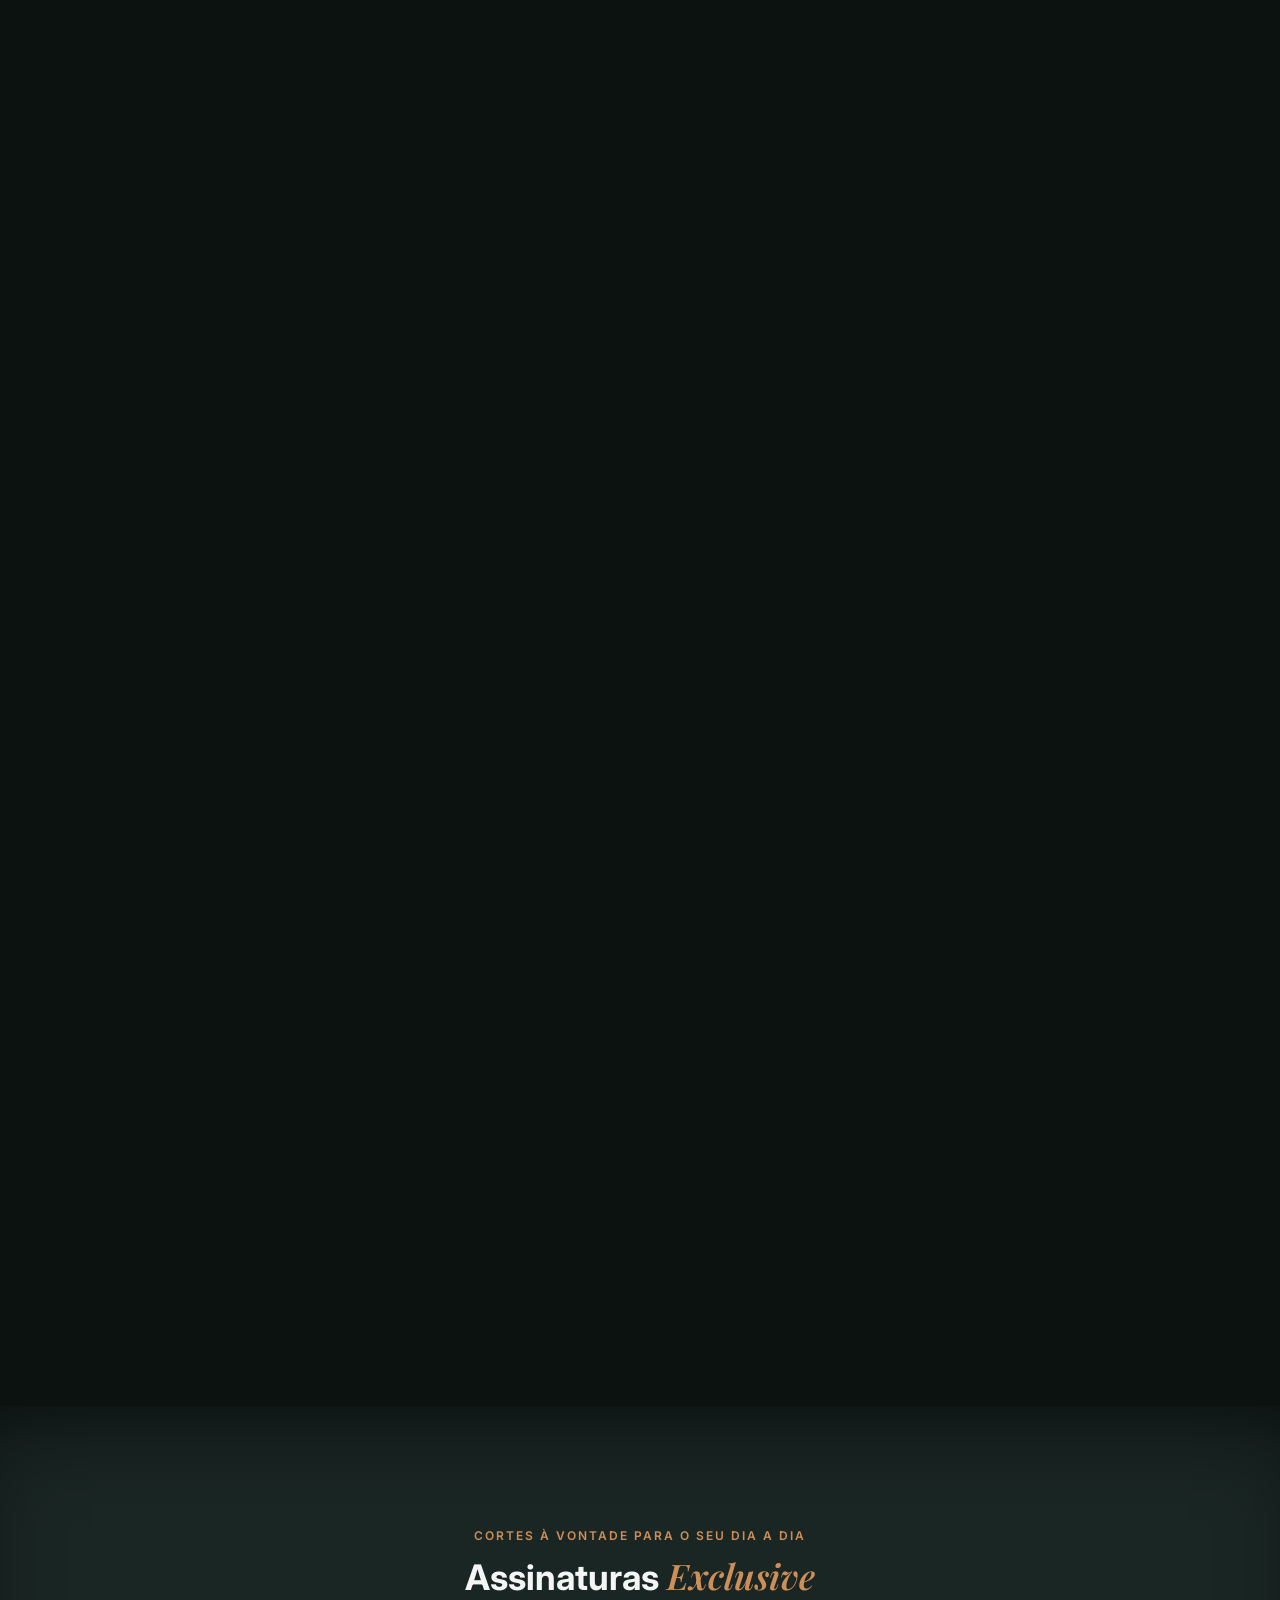
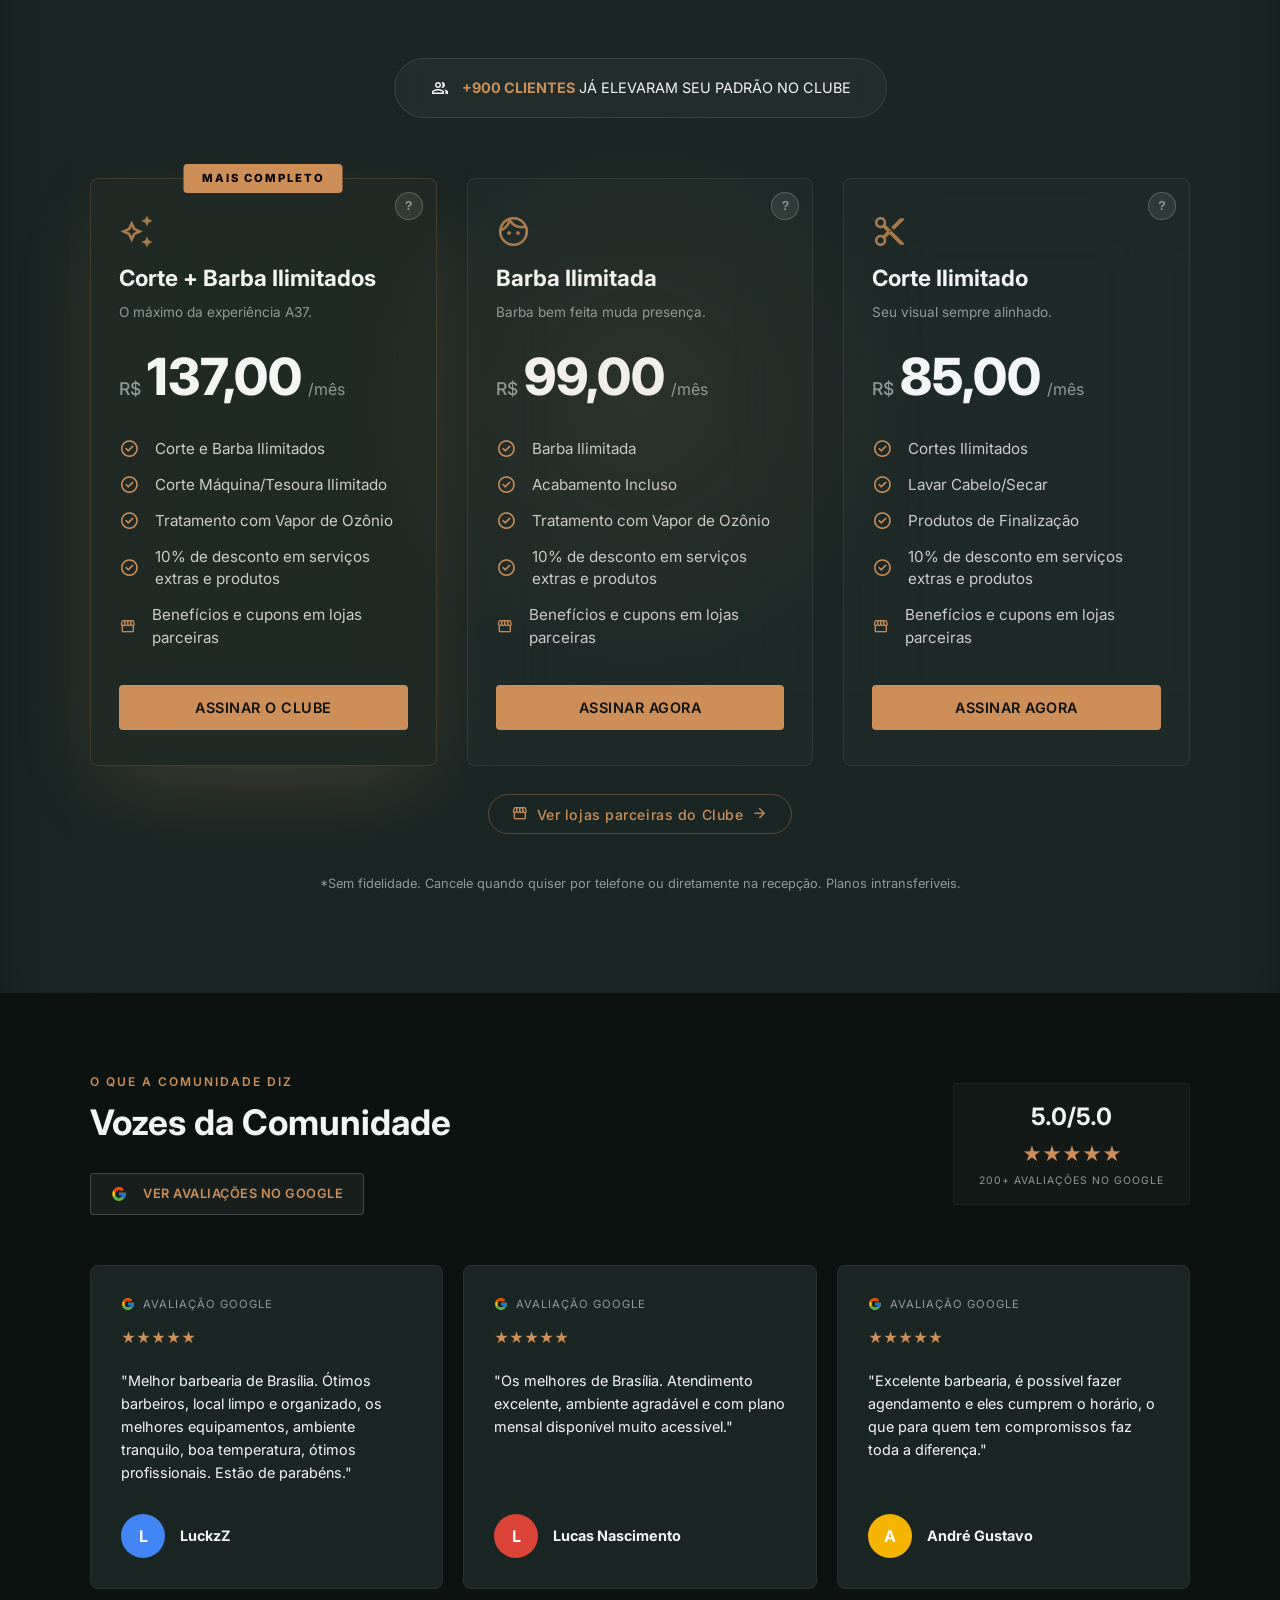
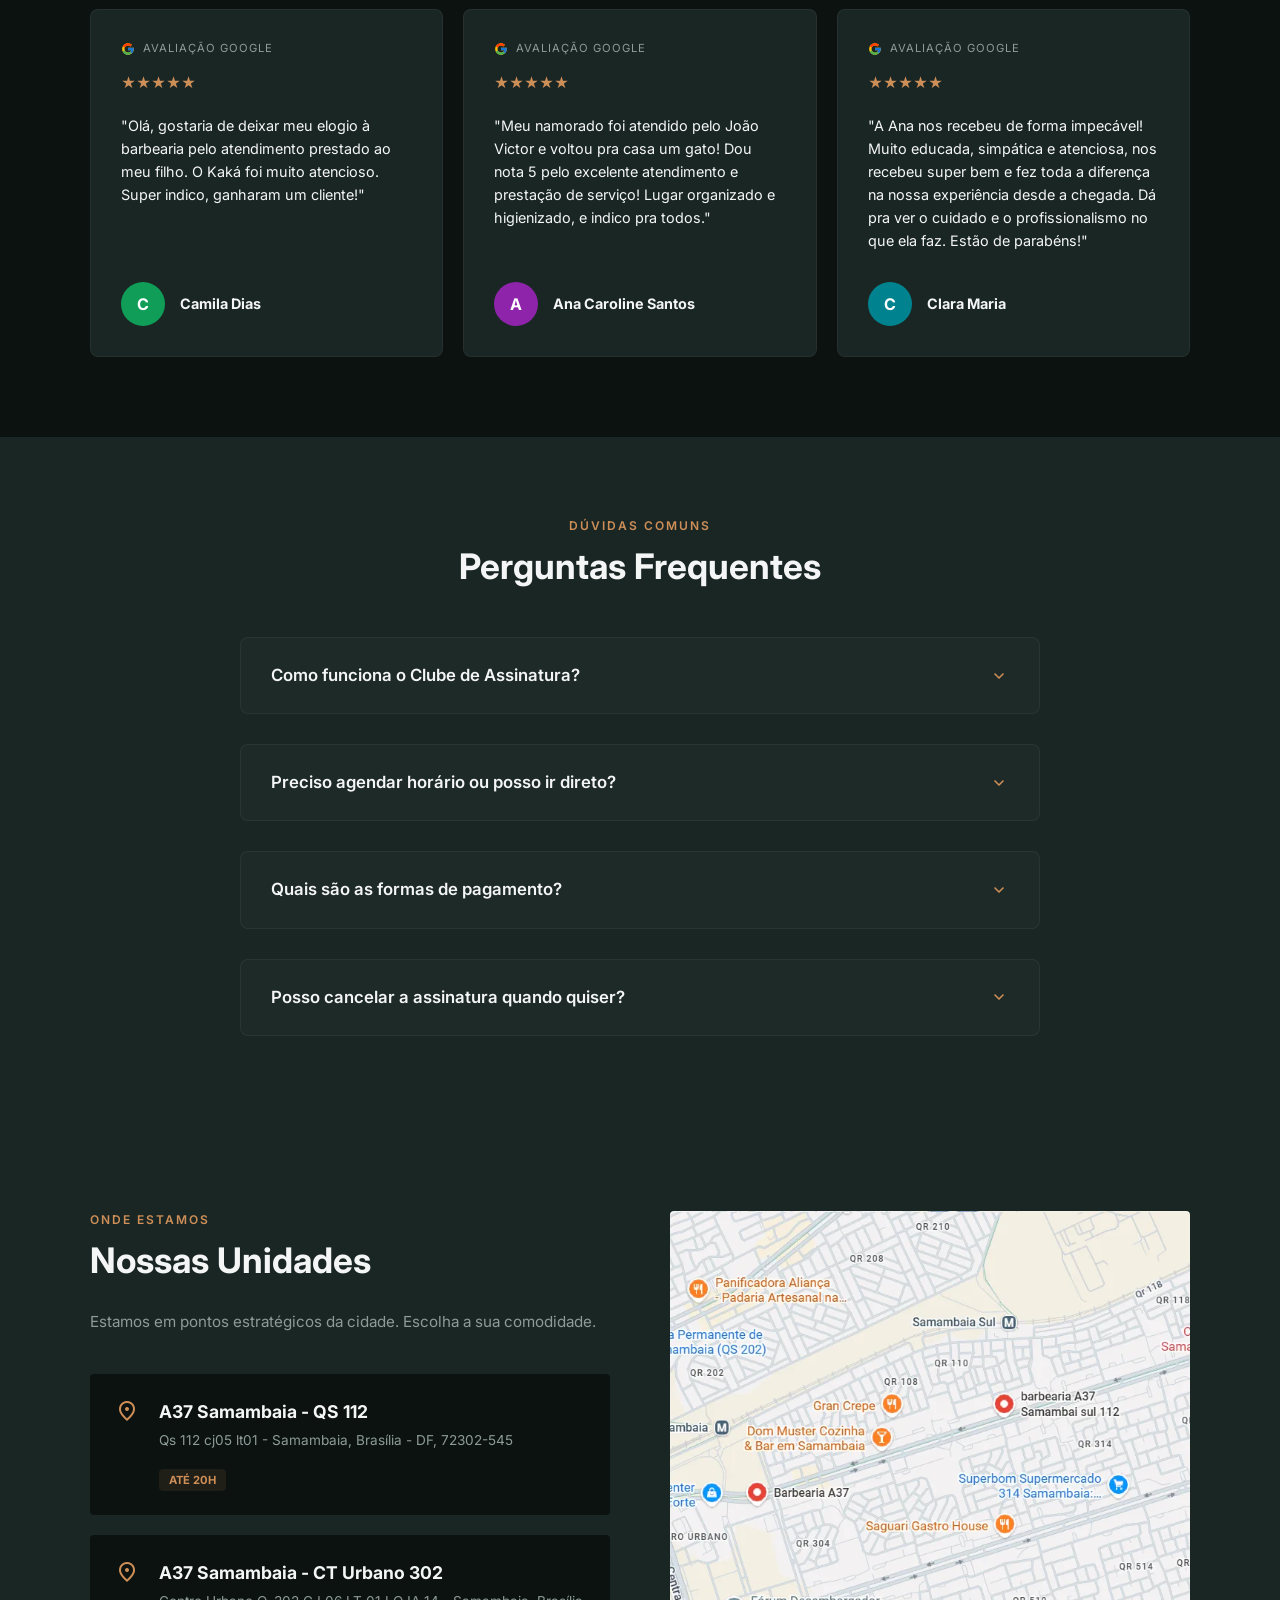
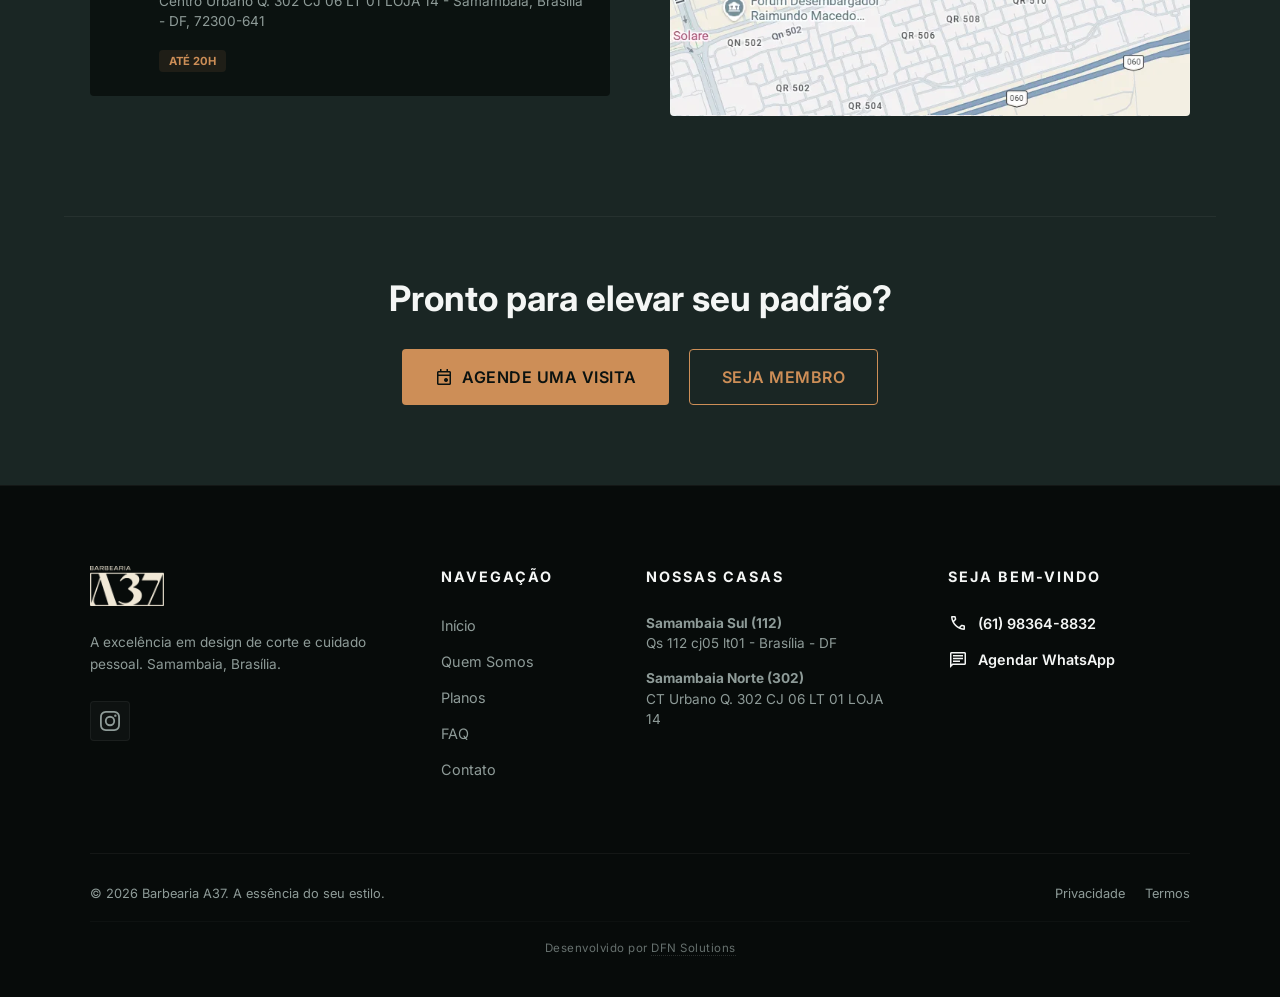
==== commit e806ee78: "feat: atualiza numero de assinantes para +900 Co-Authored-By: Claude Sonnet 5.5 <noreply@anthropic.c" ====
--- a/index.html
+++ b/index.html
@@ -4,7 +4,7 @@
 <head>
     <meta charset="UTF-8">
     <meta name="viewport" content="width=device-width, initial-scale=1.0">
-    <meta name="description" content="Barbearia A37 em Samambaia, Brasília-DF. Barbearia premium por assinatura: cortes e barbas ilimitados a partir de R$85,00/mês. +800 assinantes. Agende pelo app!">
+    <meta name="description" content="Barbearia A37 em Samambaia, Brasília-DF. Barbearia premium por assinatura: cortes e barbas ilimitados a partir de R$85,00/mês. +900 assinantes. Agende pelo app!">
     <meta name="robots" content="index, follow">
     <meta name="theme-color" content="#0B1210">
     <meta name="geo.region" content="BR-DF">
@@ -24,7 +24,7 @@
 
     <!-- Open Graph -->
     <meta property="og:title" content="Barbearia A37 | Barbearia por Assinatura em Samambaia, Brasília">
-    <meta property="og:description" content="Barbearia premium por assinatura em Samambaia, Brasília. Cortes e barbas ilimitados a partir de R$85,00/mês. +800 assinantes. Agende agora!">
+    <meta property="og:description" content="Barbearia premium por assinatura em Samambaia, Brasília. Cortes e barbas ilimitados a partir de R$85,00/mês. +900 assinantes. Agende agora!">
     <meta property="og:image" content="https://barbeariaa37.com.br/og-image.png">
     <meta property="og:type" content="website">
     <meta property="og:url" content="https://barbeariaa37.com.br/">
@@ -120,7 +120,7 @@
 
             <!-- Direita: Convite ao Clube -->
             <div class="hero-subscription-card hero-reveal" style="animation-delay: 1s;">
-                <div class="sub-badge"><span class="material-symbols-outlined">group</span> +800 ASSINANTES</div>
+                <div class="sub-badge"><span class="material-symbols-outlined">group</span> +900 ASSINANTES</div>
                 <img src="assets/logos/logo_letras_bege.webp" alt="Clube A37" class="hero-club-logo">
                 <h2>Clube Exclusivo</h2>
                 <p>Garanta sua <strong>presença impecável</strong> todos os dias com cortes e manutenções ilimitadas.
@@ -373,7 +373,7 @@
                 
                 <div class="sub-milestone-banner">
                     <span class="material-symbols-outlined">group</span>
-                    <span><strong>+800 CLIENTES</strong> JÁ ELEVARAM SEU PADRÃO NO CLUBE</span>
+                    <span><strong>+900 CLIENTES</strong> JÁ ELEVARAM SEU PADRÃO NO CLUBE</span>
                 </div>
             </div>
 
